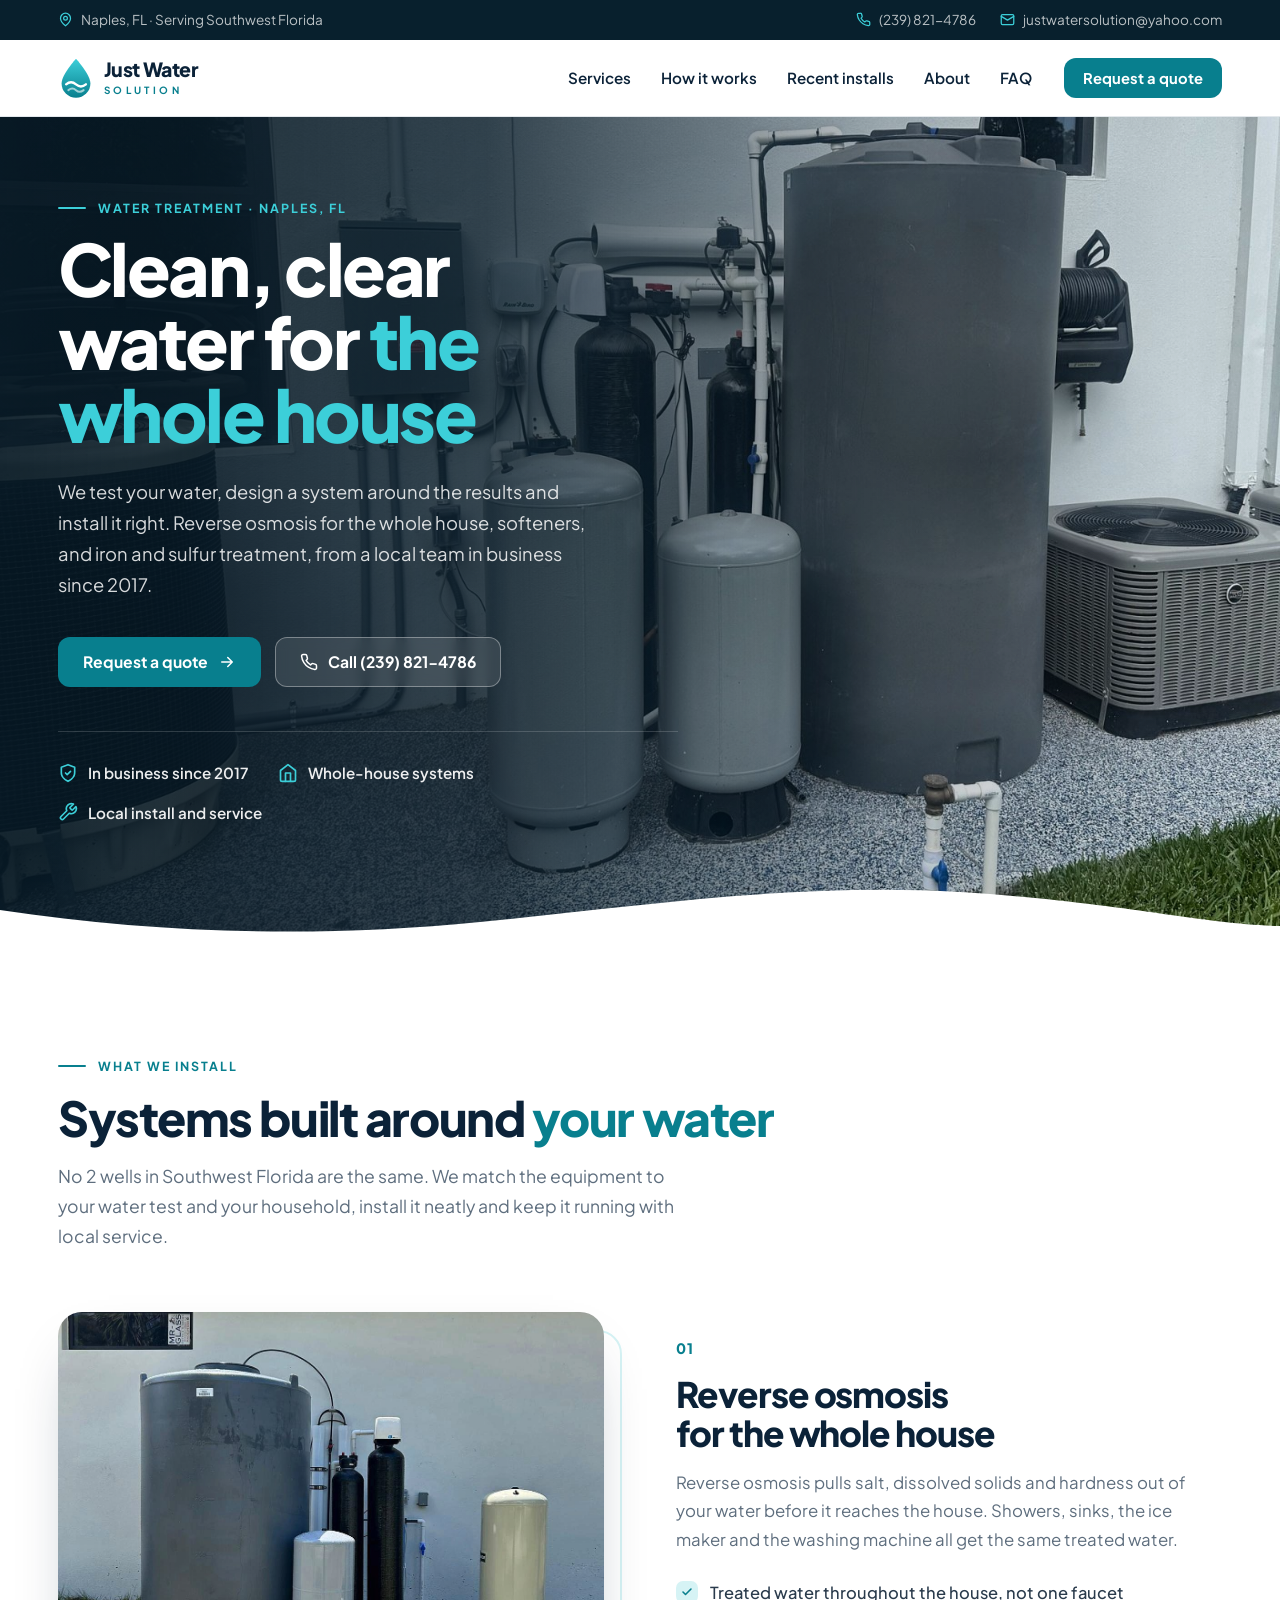
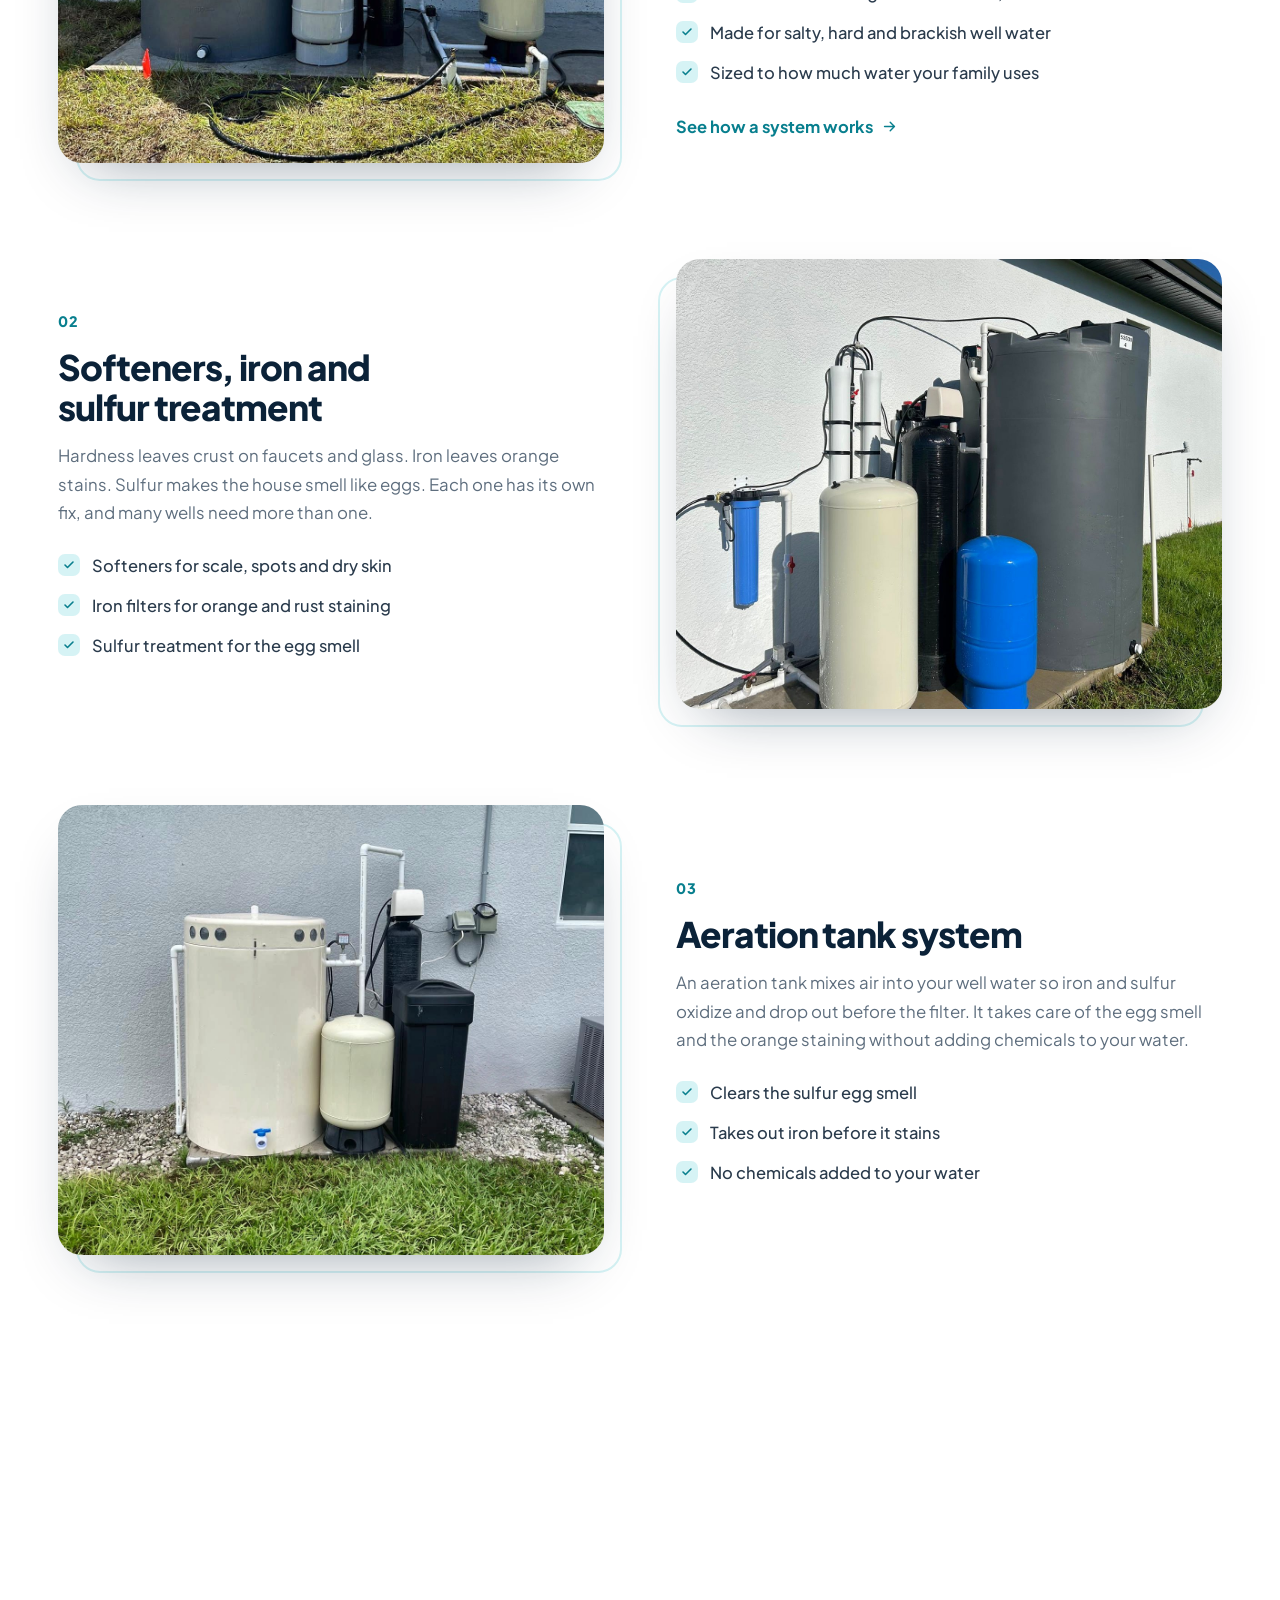
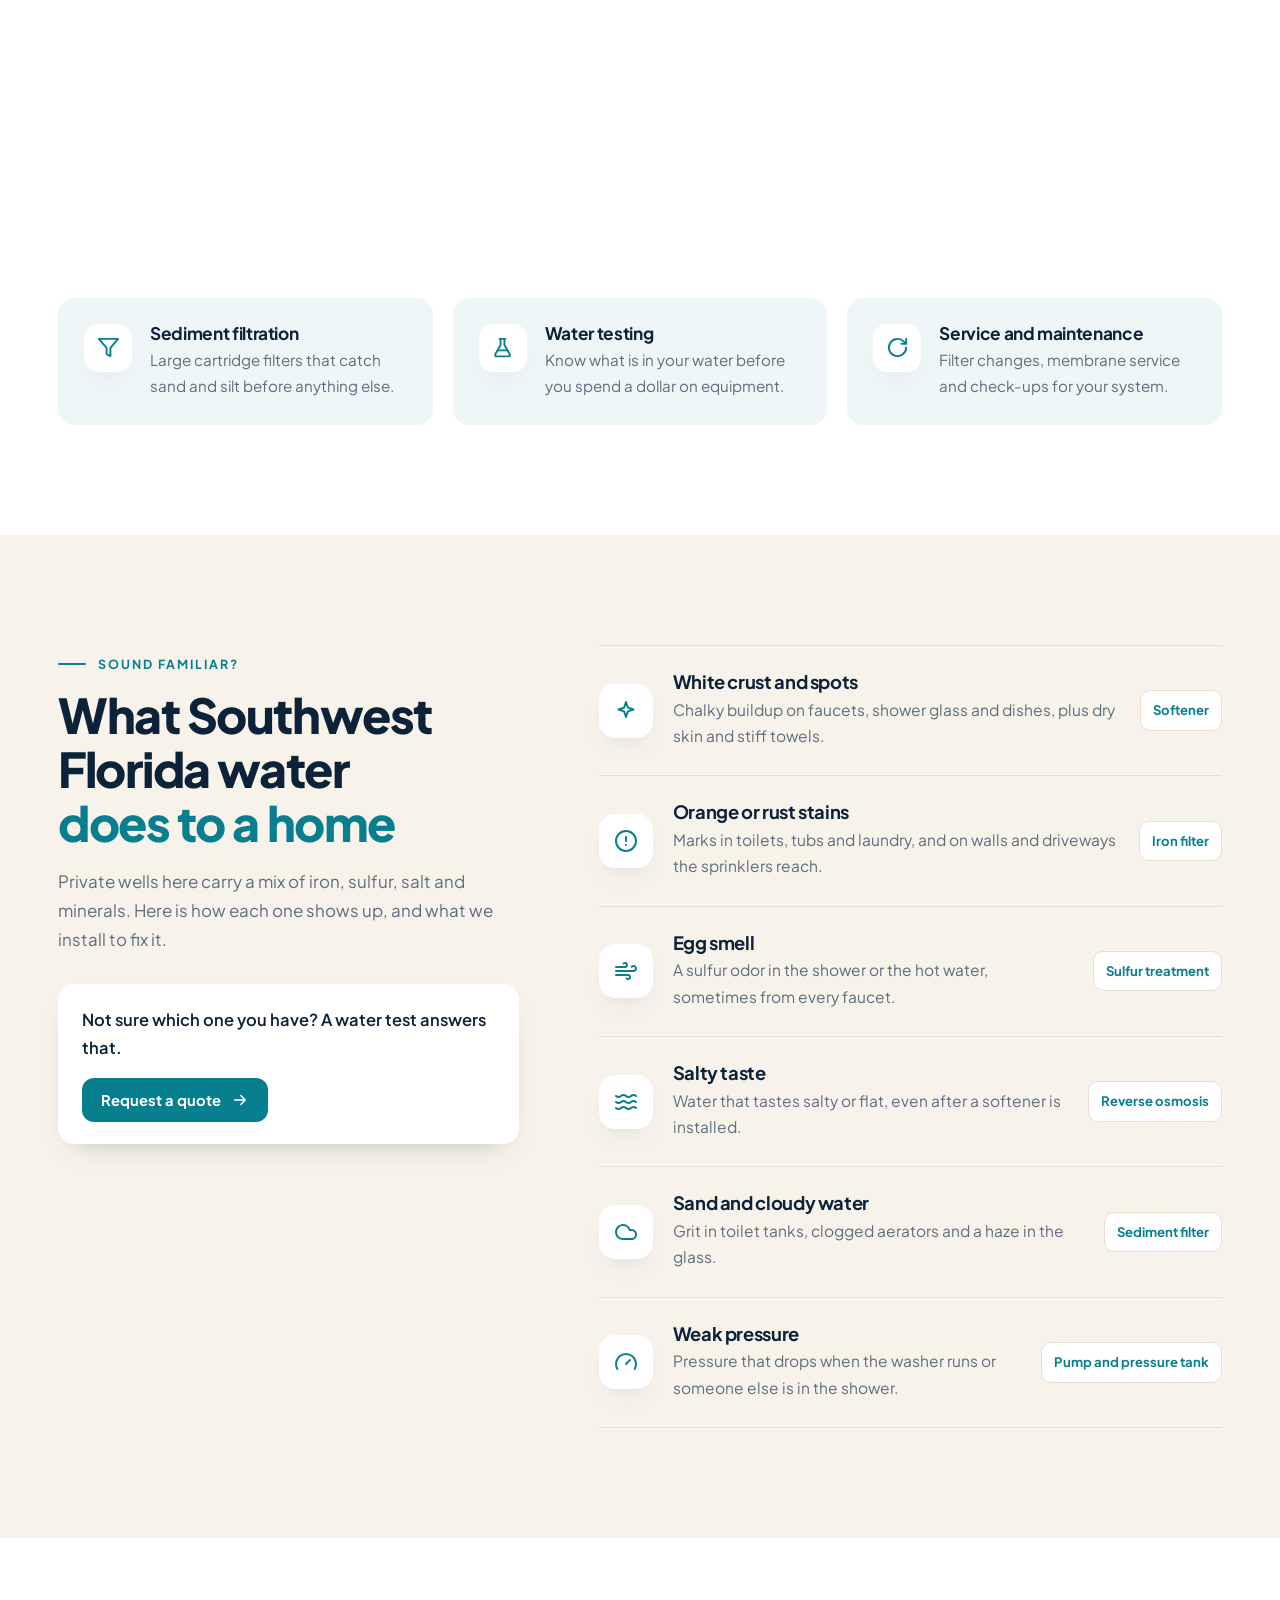
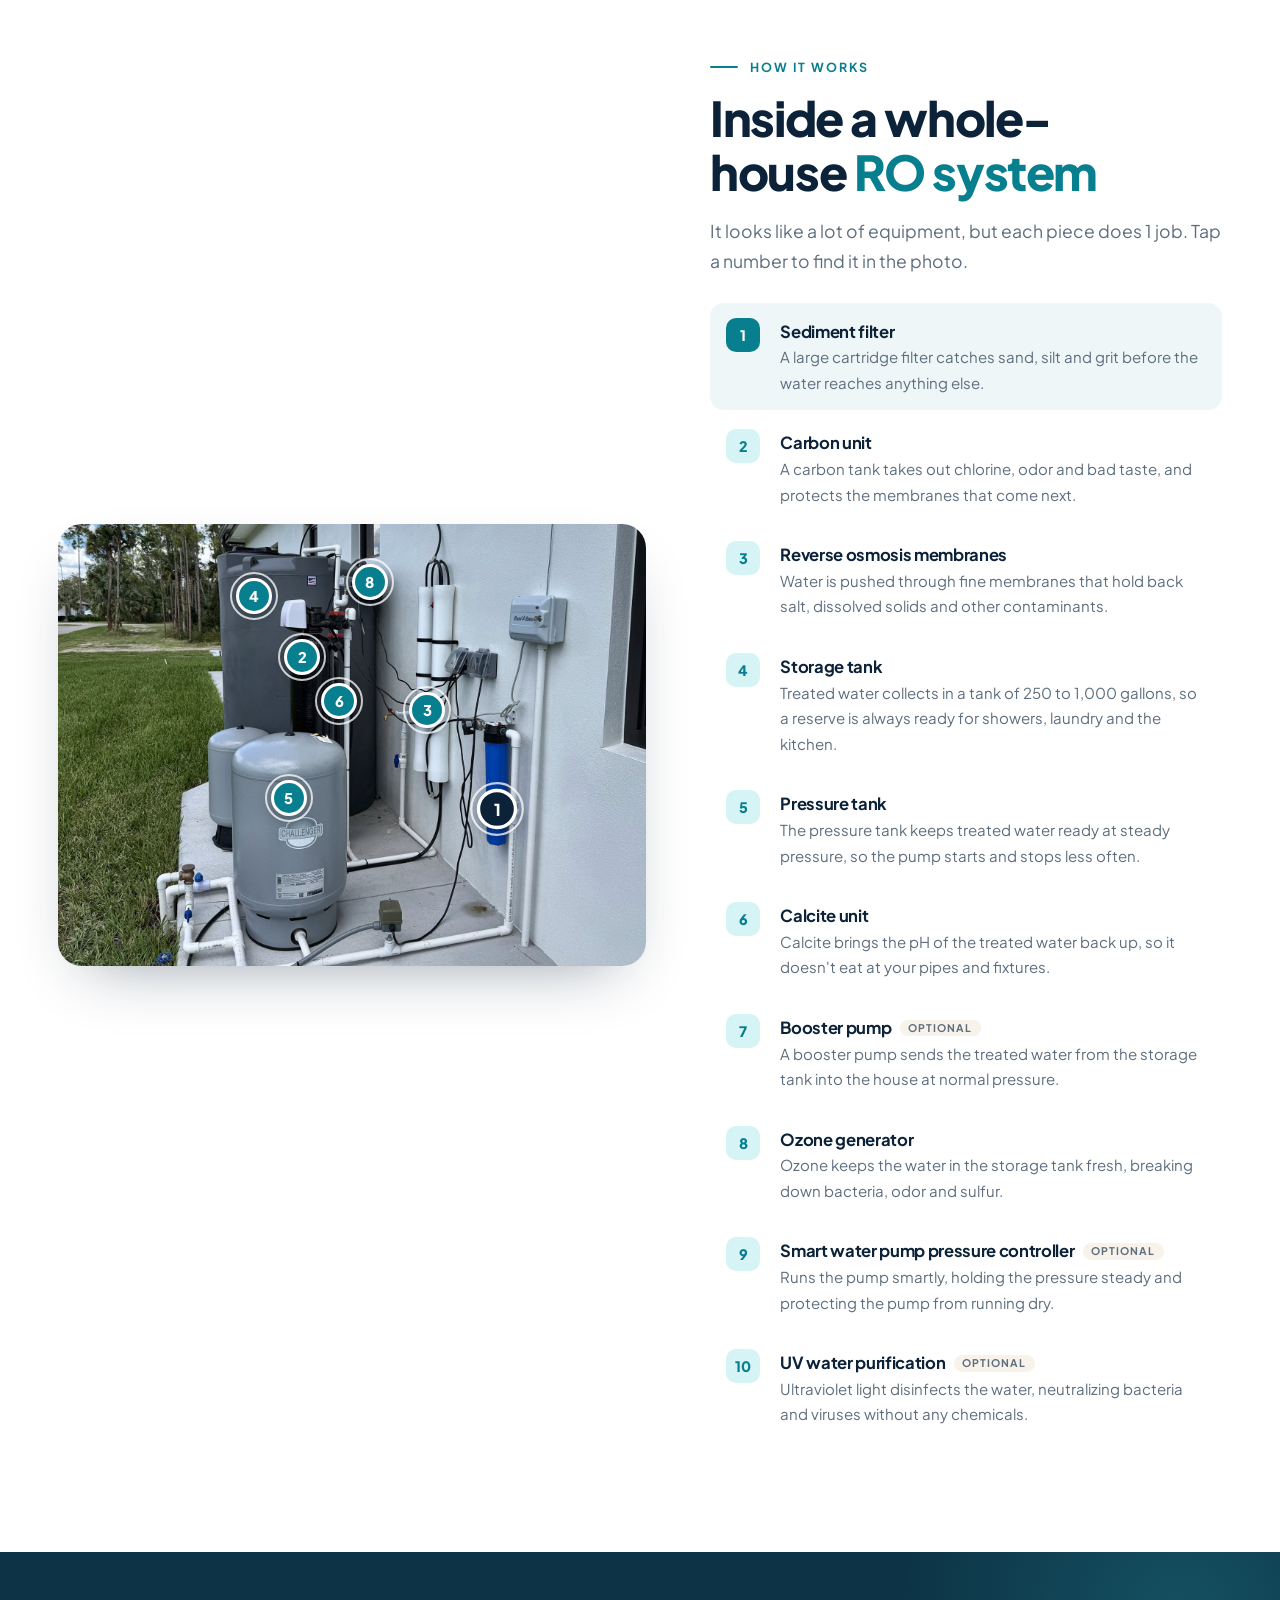
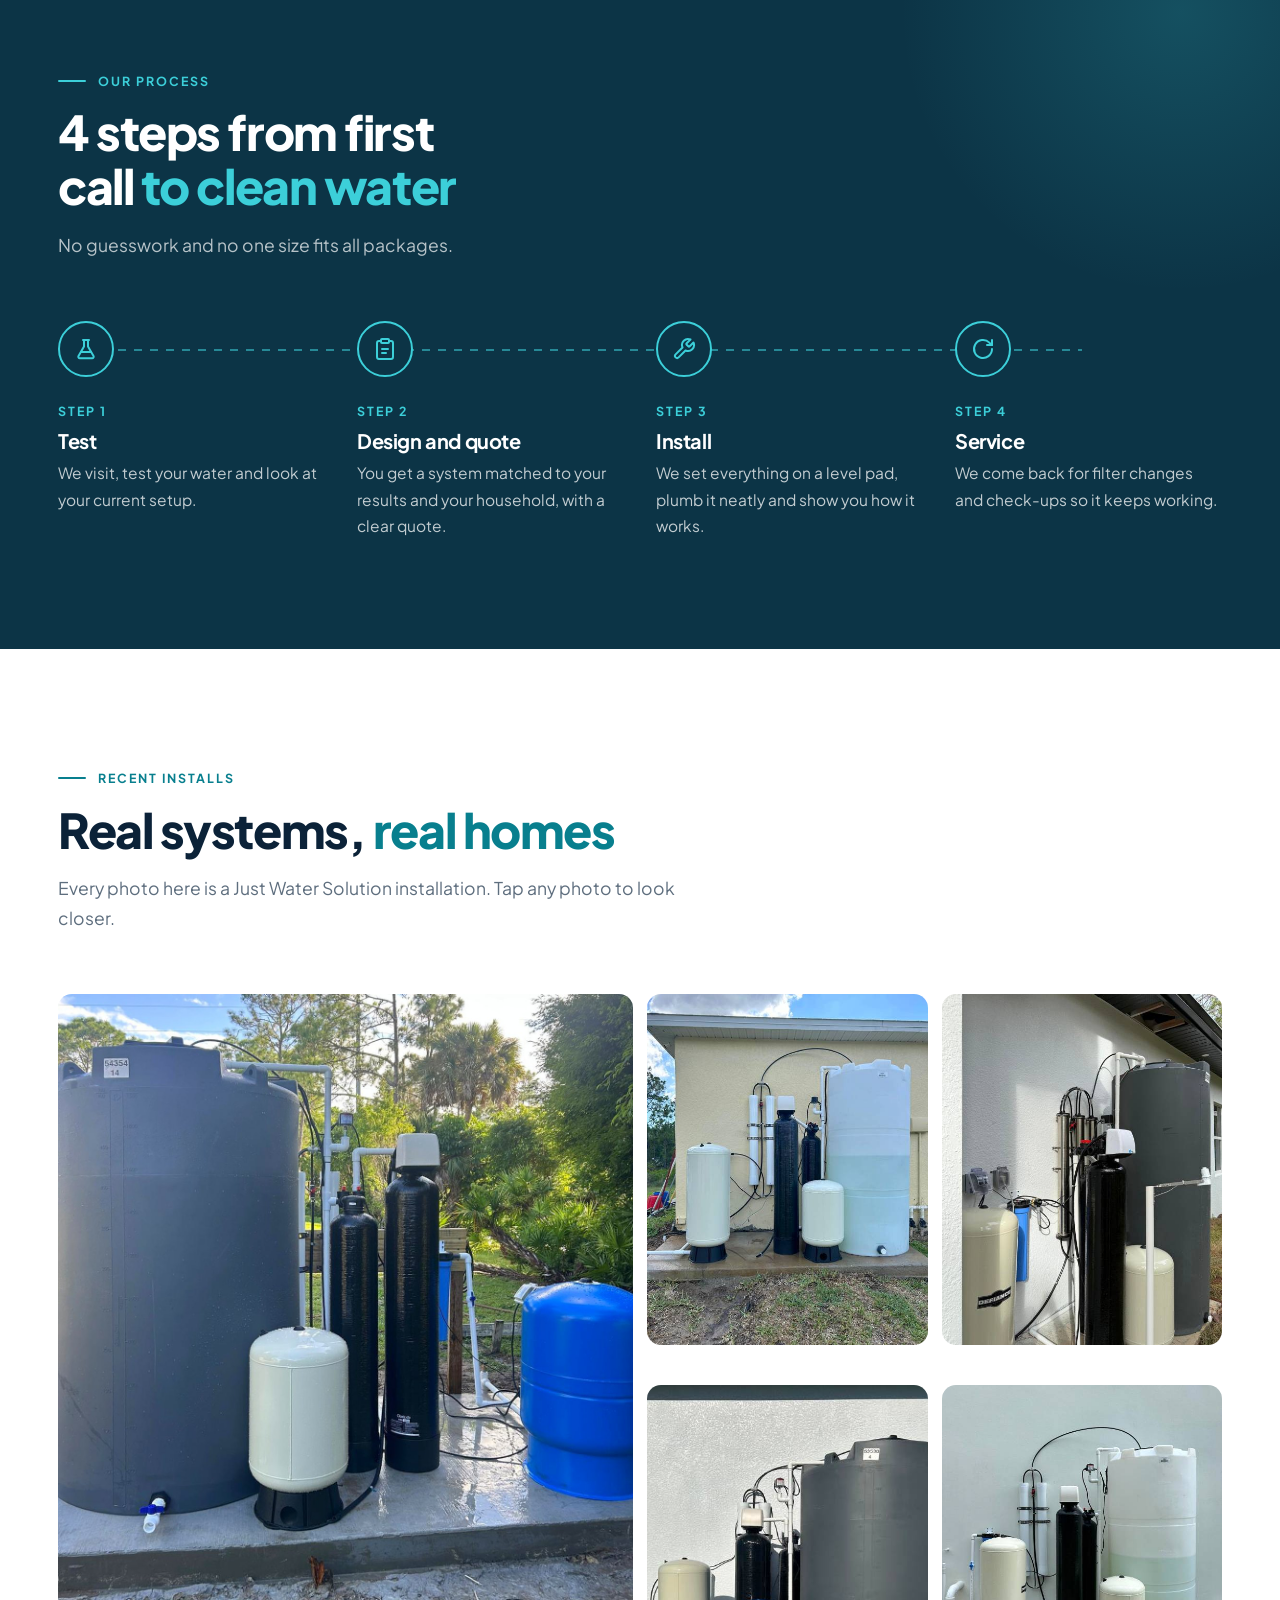
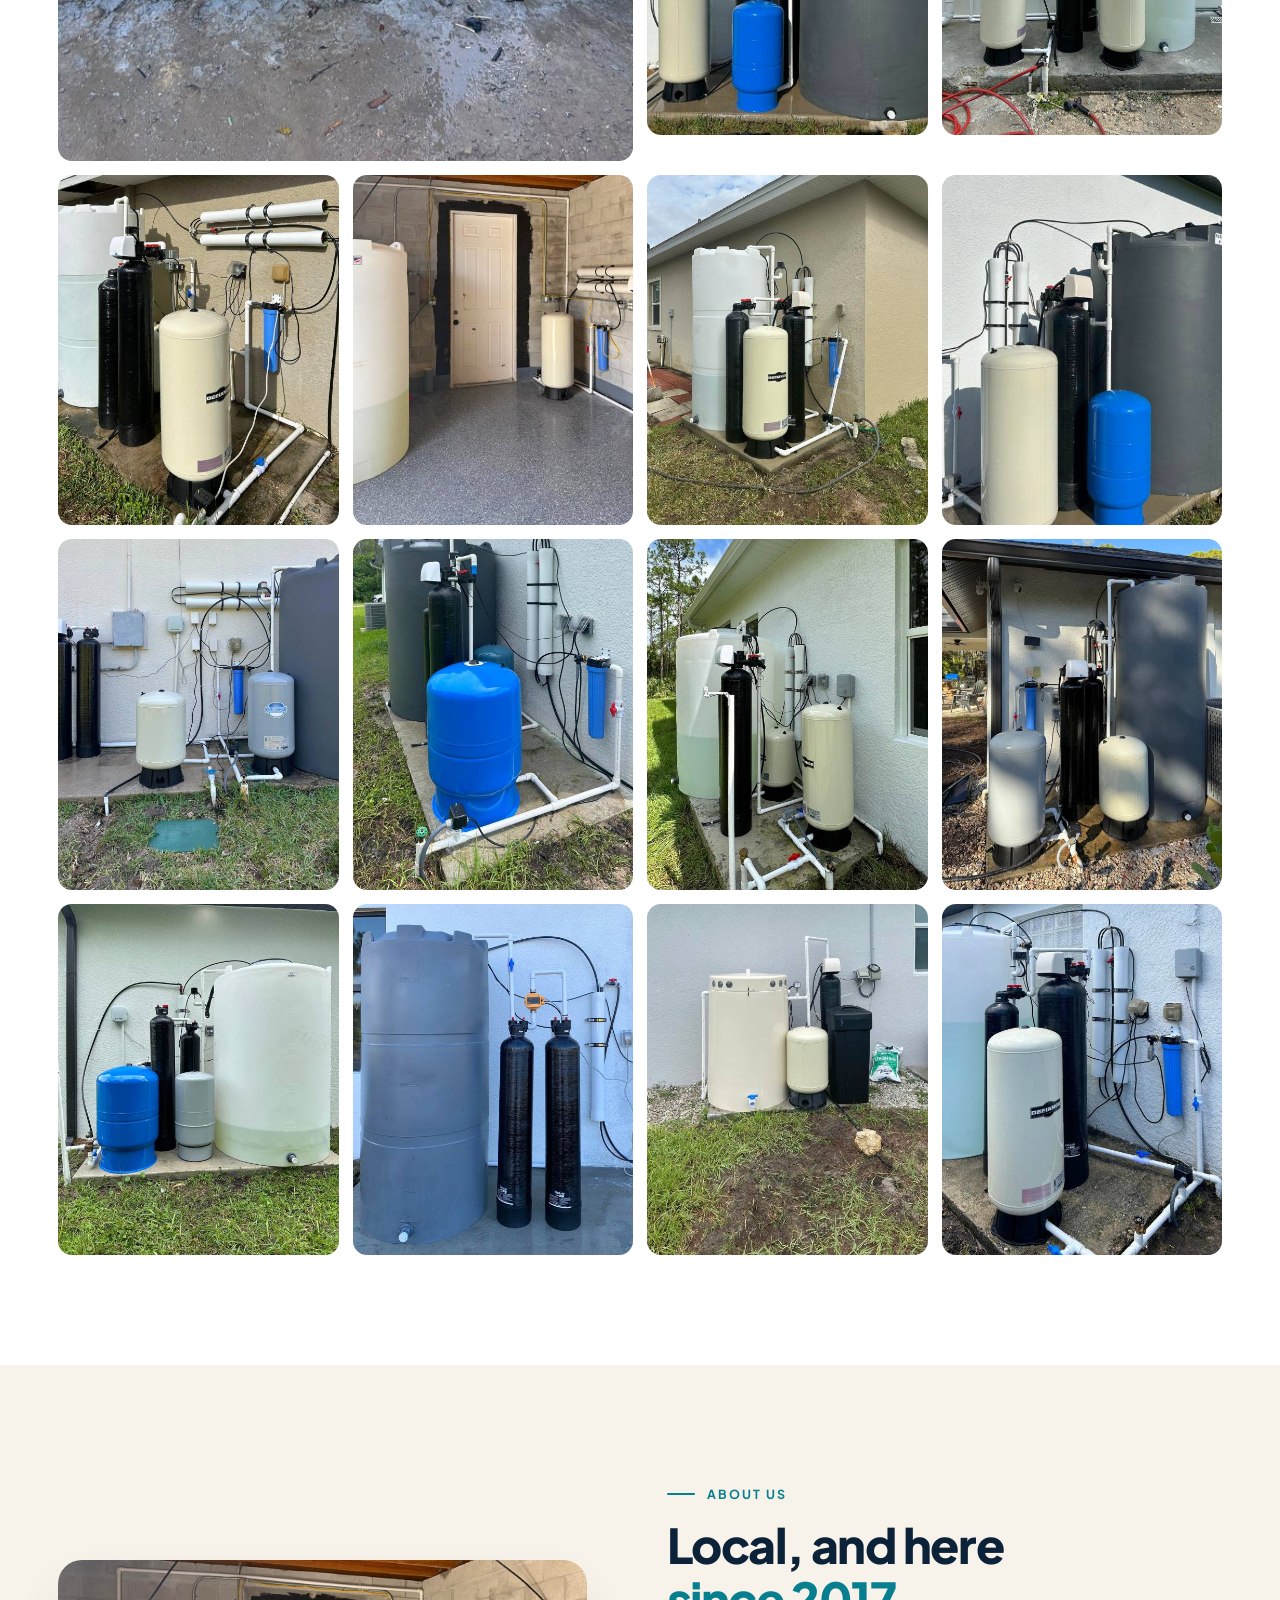
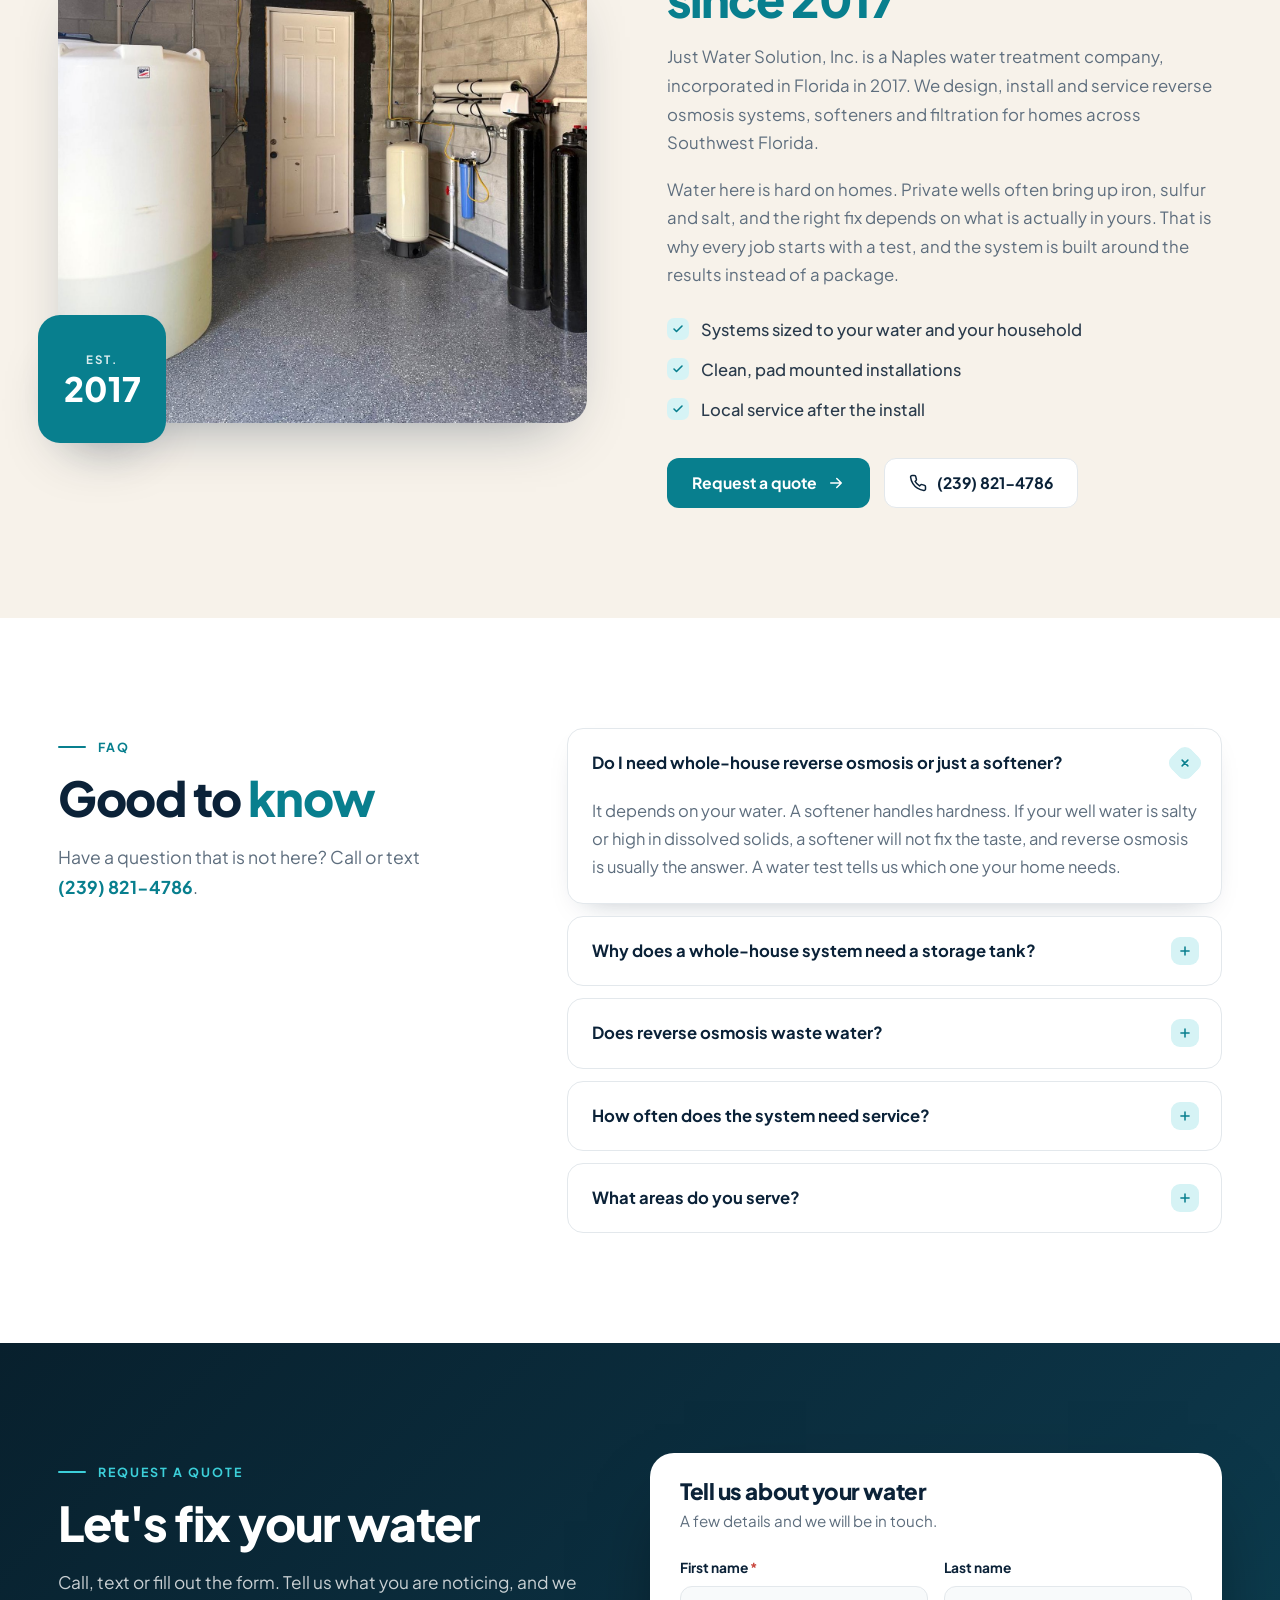
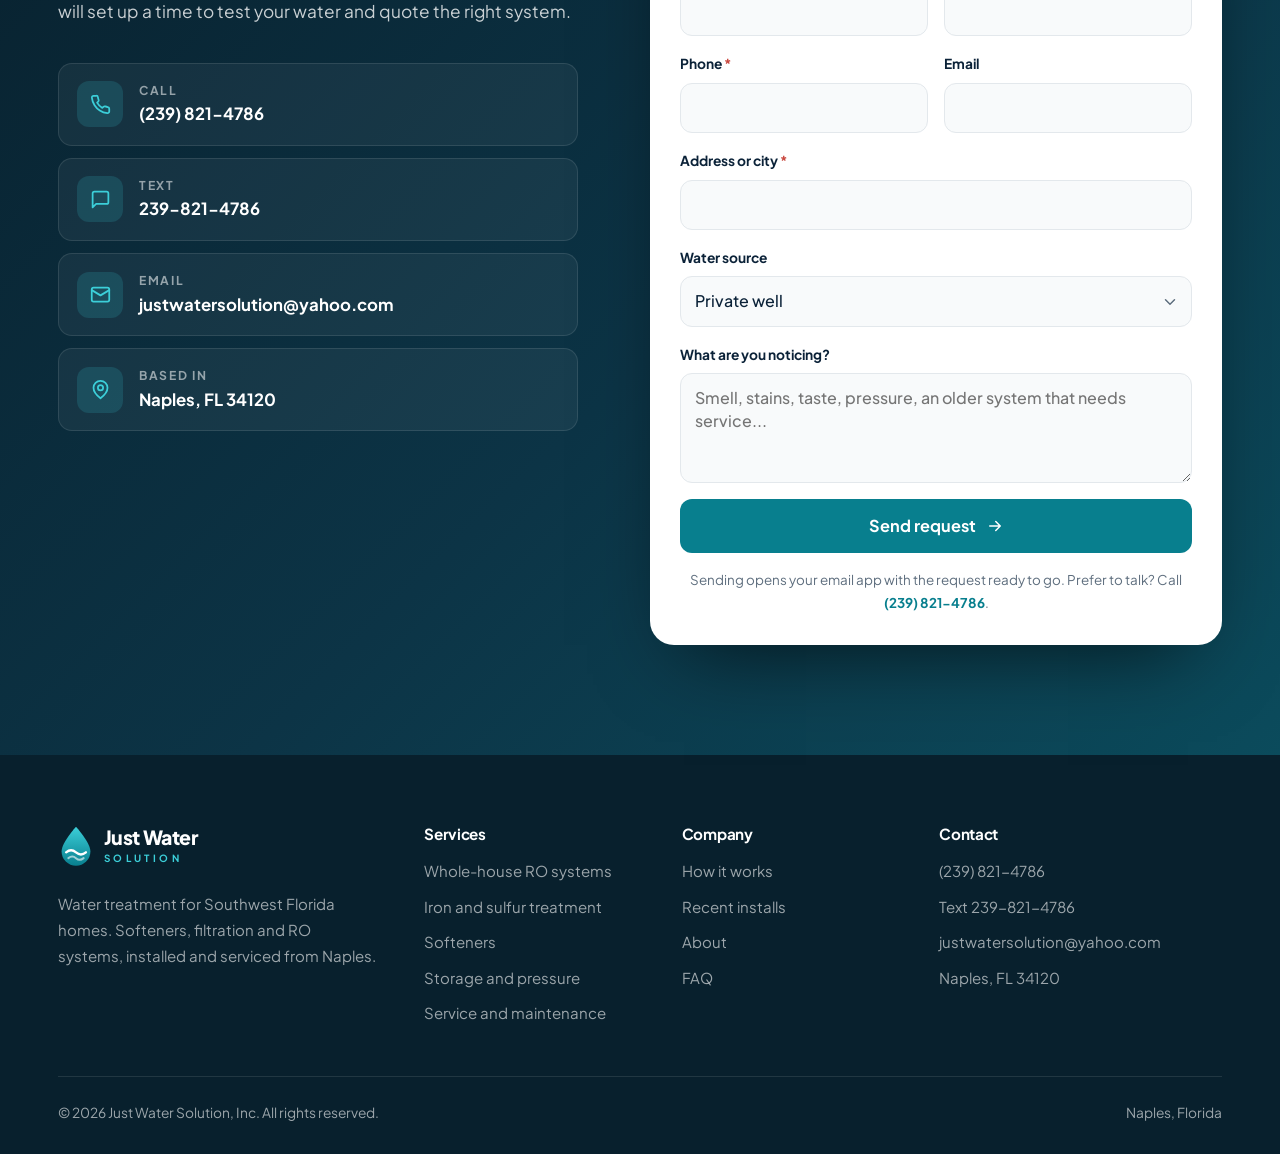
==== index.html @ 1d13b849 "How it works: 7 booster pump optional, add 8 ozone generator (pinned), 9 smart pump pressure control" ====
<!doctype html>
<html lang="en">
<head>
  <meta charset="utf-8">
  <meta name="viewport" content="width=device-width, initial-scale=1">
  <title>Just Water Solution | Water Treatment in Naples, FL</title>
  <meta name="description" content="Reverse osmosis for the whole house, water softeners, and iron and sulfur treatment for Southwest Florida homes. Just Water Solution, Naples, FL. Call (239) 821-4786.">
  <meta name="theme-color" content="#0c3446">
  <meta property="og:type" content="website">
  <meta property="og:title" content="Just Water Solution | Water Treatment in Naples, FL">
  <meta property="og:description" content="Clean, clear water for the whole house. Tested, designed and installed by a Naples team since 2017.">
  <meta property="og:image" content="img/hero-tank-wall.jpg">
  <link rel="icon" href="data:image/svg+xml,%3Csvg xmlns='http://www.w3.org/2000/svg' viewBox='0 0 40 46'%3E%3Cpath d='M20 1.5S4 19 4 29a16 16 0 0 0 32 0C36 19 20 1.5 20 1.5Z' fill='%23087f8e'/%3E%3Cpath d='M9 30c3.5-3 7.5-3 11 0s7.5 3 11 0' stroke='%23fff' stroke-width='3' fill='none' stroke-linecap='round'/%3E%3C/svg%3E">
  <link rel="preconnect" href="https://fonts.googleapis.com">
  <link rel="preconnect" href="https://fonts.gstatic.com" crossorigin>
  <link href="https://fonts.googleapis.com/css2?family=Plus+Jakarta+Sans:wght@400;500;600;700;800&display=swap" rel="stylesheet">
  <link rel="stylesheet" href="assets/styles.css?v=4">
  <script>document.documentElement.classList.add('js')</script>
  <script type="application/ld+json">
  {
    "@context": "https://schema.org",
    "@type": "LocalBusiness",
    "name": "Just Water Solution, Inc.",
    "description": "Reverse osmosis for the whole house, water softeners, and iron and sulfur treatment for Southwest Florida homes.",
    "telephone": "+1-239-821-4786",
    "email": "justwatersolution@yahoo.com",
    "foundingDate": "2017",
    "image": "img/hero-tank-wall.jpg",
    "address": {
      "@type": "PostalAddress",
      "addressLocality": "Naples",
      "addressRegion": "FL",
      "postalCode": "34120",
      "addressCountry": "US"
    },
    "areaServed": "Southwest Florida"
  }
  </script>
</head>
<body>

<!-- Icon sprite -->
<svg width="0" height="0" style="position:absolute" aria-hidden="true">
  <defs>
    <linearGradient id="drop-grad" x1="0" y1="0" x2="0" y2="1">
      <stop offset="0" stop-color="#3ccfd9"/>
      <stop offset="1" stop-color="#087f8e"/>
    </linearGradient>
  </defs>
  <symbol id="logo" viewBox="0 0 40 46">
    <path d="M20 1.5S4 19 4 29a16 16 0 0 0 32 0C36 19 20 1.5 20 1.5Z" fill="url(#drop-grad)"/>
    <path d="M9 30c3.5-3 7.5-3 11 0s7.5 3 11 0" stroke="#fff" stroke-width="2.6" fill="none" stroke-linecap="round"/>
    <path d="M11.5 36.5c2.8-2.2 6-2.2 8.5 0s5.7 2.2 8.5 0" stroke="#fff" stroke-opacity=".6" stroke-width="2.2" fill="none" stroke-linecap="round"/>
  </symbol>
  <symbol id="i-phone" viewBox="0 0 24 24"><path fill="none" stroke="currentColor" stroke-width="2" stroke-linecap="round" stroke-linejoin="round" d="M22 16.92v3a2 2 0 0 1-2.18 2 19.8 19.8 0 0 1-8.63-3.07 19.5 19.5 0 0 1-6-6A19.8 19.8 0 0 1 2.12 4.18 2 2 0 0 1 4.11 2h3a2 2 0 0 1 2 1.72c.13.96.36 1.9.7 2.81a2 2 0 0 1-.45 2.11L8.09 9.91a16 16 0 0 0 6 6l1.27-1.27a2 2 0 0 1 2.11-.45c.91.34 1.85.57 2.81.7A2 2 0 0 1 22 16.92z"/></symbol>
  <symbol id="i-drop" viewBox="0 0 24 24"><path fill="none" stroke="currentColor" stroke-width="2" stroke-linecap="round" stroke-linejoin="round" d="M12 2.7 17.7 8.4a8 8 0 1 1-11.3 0z"/></symbol>
  <symbol id="i-arrow" viewBox="0 0 24 24"><path fill="none" stroke="currentColor" stroke-width="2" stroke-linecap="round" stroke-linejoin="round" d="M5 12h14M13 6l6 6-6 6"/></symbol>
  <symbol id="i-mail" viewBox="0 0 24 24"><g fill="none" stroke="currentColor" stroke-width="2" stroke-linecap="round" stroke-linejoin="round"><rect x="2" y="4" width="20" height="16" rx="2"/><path d="m22 7-10 6L2 7"/></g></symbol>
  <symbol id="i-msg" viewBox="0 0 24 24"><path fill="none" stroke="currentColor" stroke-width="2" stroke-linecap="round" stroke-linejoin="round" d="M21 15a2 2 0 0 1-2 2H7l-4 4V5a2 2 0 0 1 2-2h14a2 2 0 0 1 2 2z"/></symbol>
  <symbol id="i-pin" viewBox="0 0 24 24"><g fill="none" stroke="currentColor" stroke-width="2" stroke-linecap="round" stroke-linejoin="round"><path d="M20 10c0 6-8 12-8 12s-8-6-8-12a8 8 0 0 1 16 0Z"/><circle cx="12" cy="10" r="3"/></g></symbol>
  <symbol id="i-menu" viewBox="0 0 24 24"><path fill="none" stroke="currentColor" stroke-width="2" stroke-linecap="round" d="M4 6h16M4 12h16M4 18h16"/></symbol>
  <symbol id="i-x" viewBox="0 0 24 24"><path fill="none" stroke="currentColor" stroke-width="2" stroke-linecap="round" d="M18 6 6 18M6 6l12 12"/></symbol>
  <symbol id="i-left" viewBox="0 0 24 24"><path fill="none" stroke="currentColor" stroke-width="2" stroke-linecap="round" stroke-linejoin="round" d="m15 18-6-6 6-6"/></symbol>
  <symbol id="i-right" viewBox="0 0 24 24"><path fill="none" stroke="currentColor" stroke-width="2" stroke-linecap="round" stroke-linejoin="round" d="m9 18 6-6-6-6"/></symbol>
  <symbol id="i-shield" viewBox="0 0 24 24"><g fill="none" stroke="currentColor" stroke-width="2" stroke-linecap="round" stroke-linejoin="round"><path d="M12 22s8-4 8-10V5l-8-3-8 3v7c0 6 8 10 8 10z"/><path d="m9 12 2 2 4-4"/></g></symbol>
  <symbol id="i-home" viewBox="0 0 24 24"><g fill="none" stroke="currentColor" stroke-width="2" stroke-linecap="round" stroke-linejoin="round"><path d="m3 9 9-7 9 7v11a2 2 0 0 1-2 2H5a2 2 0 0 1-2-2z"/><path d="M9 22V12h6v10"/></g></symbol>
  <symbol id="i-wrench" viewBox="0 0 24 24"><path fill="none" stroke="currentColor" stroke-width="2" stroke-linecap="round" stroke-linejoin="round" d="M14.7 6.3a1 1 0 0 0 0 1.4l1.6 1.6a1 1 0 0 0 1.4 0l3.77-3.77a6 6 0 0 1-7.94 7.94l-6.91 6.91a2.12 2.12 0 0 1-3-3l6.91-6.91a6 6 0 0 1 7.94-7.94l-3.76 3.76z"/></symbol>
  <symbol id="i-refresh" viewBox="0 0 24 24"><g fill="none" stroke="currentColor" stroke-width="2" stroke-linecap="round" stroke-linejoin="round"><path d="M21 12a9 9 0 1 1-2.64-6.36L21 8"/><path d="M21 3v5h-5"/></g></symbol>
  <symbol id="i-flask" viewBox="0 0 24 24"><g fill="none" stroke="currentColor" stroke-width="2" stroke-linecap="round" stroke-linejoin="round"><path d="M9 3h6"/><path d="M10 3v6.5L4.5 19a1.5 1.5 0 0 0 1.3 2.25h12.4A1.5 1.5 0 0 0 19.5 19L14 9.5V3"/><path d="M7 15h10"/></g></symbol>
  <symbol id="i-sparkle" viewBox="0 0 24 24"><path fill="none" stroke="currentColor" stroke-width="2" stroke-linecap="round" stroke-linejoin="round" d="M12 3l1.9 5.6L19.5 10.5l-5.6 1.9L12 18l-1.9-5.6L4.5 10.5l5.6-1.9z"/></symbol>
  <symbol id="i-filter" viewBox="0 0 24 24"><path fill="none" stroke="currentColor" stroke-width="2" stroke-linecap="round" stroke-linejoin="round" d="M22 3H2l8 9.46V19l4 2v-8.54L22 3z"/></symbol>
  <symbol id="i-gauge" viewBox="0 0 24 24"><g fill="none" stroke="currentColor" stroke-width="2" stroke-linecap="round" stroke-linejoin="round"><path d="m12 14 4-4"/><path d="M3.34 19a10 10 0 1 1 17.32 0"/></g></symbol>
  <symbol id="i-wind" viewBox="0 0 24 24"><path fill="none" stroke="currentColor" stroke-width="2" stroke-linecap="round" stroke-linejoin="round" d="M9.59 4.59A2 2 0 1 1 11 8H2m10.59 11.41A2 2 0 1 0 14 16H2m15.73-8.27A2.5 2.5 0 1 1 19.5 12H2"/></symbol>
  <symbol id="i-alert" viewBox="0 0 24 24"><g fill="none" stroke="currentColor" stroke-width="2" stroke-linecap="round" stroke-linejoin="round"><circle cx="12" cy="12" r="10"/><path d="M12 8v4M12 16h.01"/></g></symbol>
  <symbol id="i-waves" viewBox="0 0 24 24"><path fill="none" stroke="currentColor" stroke-width="2" stroke-linecap="round" stroke-linejoin="round" d="M2 6c.6.5 1.2 1 2.5 1C7 7 7 5 9.5 5c2.6 0 2.4 2 5 2 2.5 0 2.5-2 5-2 1.3 0 1.9.5 2.5 1M2 12c.6.5 1.2 1 2.5 1 2.5 0 2.5-2 5-2 2.6 0 2.4 2 5 2 2.5 0 2.5-2 5-2 1.3 0 1.9.5 2.5 1M2 18c.6.5 1.2 1 2.5 1 2.5 0 2.5-2 5-2 2.6 0 2.4 2 5 2 2.5 0 2.5-2 5-2 1.3 0 1.9.5 2.5 1"/></symbol>
  <symbol id="i-cloud" viewBox="0 0 24 24"><path fill="none" stroke="currentColor" stroke-width="2" stroke-linecap="round" stroke-linejoin="round" d="M17.5 19H9a7 7 0 1 1 6.71-9h1.79a4.5 4.5 0 1 1 0 9Z"/></symbol>
  <symbol id="i-clipboard" viewBox="0 0 24 24"><g fill="none" stroke="currentColor" stroke-width="2" stroke-linecap="round" stroke-linejoin="round"><rect x="8" y="2" width="8" height="4" rx="1"/><path d="M16 4h2a2 2 0 0 1 2 2v14a2 2 0 0 1-2 2H6a2 2 0 0 1-2-2V6a2 2 0 0 1 2-2h2"/><path d="M9 12h6M9 16h4"/></g></symbol>
</svg>

<!-- Utility bar -->
<div class="utility">
  <div class="container">
    <span><svg><use href="#i-pin"/></svg>Naples, FL · Serving Southwest Florida</span>
    <div class="utility-links hide-md">
      <a href="tel:+12398214786"><svg><use href="#i-phone"/></svg>(239) 821-4786</a>
      <a href="mailto:justwatersolution@yahoo.com"><svg><use href="#i-mail"/></svg>justwatersolution@yahoo.com</a>
    </div>
  </div>
</div>

<!-- Header -->
<header class="header" id="top">
  <div class="container">
    <a class="logo" href="#top" aria-label="Just Water Solution, home">
      <svg aria-hidden="true"><use href="#logo"/></svg>
      <span class="logo-text"><b>Just Water</b><small>SOLUTION</small></span>
    </a>
    <nav class="nav" aria-label="Main">
      <a href="#services">Services</a>
      <a href="#how">How it works</a>
      <a href="#work">Recent installs</a>
      <a href="#about">About</a>
      <a href="#faq">FAQ</a>
    </nav>
    <div class="header-cta">
      <a class="btn btn--teal btn--sm" href="#contact">Request a quote</a>
    </div>
    <button class="menu-btn" type="button" aria-expanded="false" aria-controls="mobile-nav" aria-label="Open menu">
      <svg><use href="#i-menu"/></svg>
    </button>
  </div>
  <nav class="mobile-nav" id="mobile-nav" aria-label="Mobile">
    <a href="#services">Services</a>
    <a href="#how">How it works</a>
    <a href="#work">Recent installs</a>
    <a href="#about">About</a>
    <a href="#faq">FAQ</a>
    <a class="btn btn--teal" href="#contact">Request a quote</a>
  </nav>
</header>

<main>

<!-- Hero -->
<section class="hero">
  <img class="hero-bg" src="img/hero-tank-wall.jpg" alt="Whole-house water treatment system with a gray storage tank, filter tanks and 2 pressure tanks along the side of a white Florida home" width="1600" height="1200" fetchpriority="high">
  <div class="container">
    <div class="hero-copy">
      <span class="label">Water treatment · Naples, FL</span>
      <h1>Clean, clear water for <span>the whole house</span></h1>
      <p class="hero-lead">We test your water, design a system around the results and install it right. Reverse osmosis for the whole house, softeners, and iron and sulfur treatment, from a local team in business since 2017.</p>
      <div class="hero-actions">
        <a class="btn btn--teal" href="#contact">Request a quote<svg><use href="#i-arrow"/></svg></a>
        <a class="btn btn--glass" href="tel:+12398214786"><svg><use href="#i-phone"/></svg>Call (239) 821-4786</a>
      </div>
      <ul class="hero-facts">
        <li><svg><use href="#i-shield"/></svg>In business since 2017</li>
        <li><svg><use href="#i-home"/></svg>Whole-house systems</li>
        <li><svg><use href="#i-wrench"/></svg>Local install and service</li>
      </ul>
    </div>
  </div>
  <svg class="hero-wave" viewBox="0 0 1440 56" preserveAspectRatio="none" aria-hidden="true"><path d="M0 28C180 52 360 56 540 40S900 0 1080 10s270 32 360 34V56H0Z" fill="#fff"/></svg>
</section>

<!-- Services -->
<section class="section" id="services">
  <div class="container">
    <div class="head reveal">
      <span class="label">What we install</span>
      <h2 class="h2">Systems built around <span class="hl">your water</span></h2>
      <p class="lead">No 2 wells in Southwest Florida are the same. We match the equipment to your water test and your household, install it neatly and keep it running with local service.</p>
    </div>

    <div class="features">
      <article class="feature">
        <div class="feature-media reveal"><img src="img/install-gray-tank-slab.jpg" alt="Whole-house reverse osmosis system with a gray storage tank, 2 membrane housings, filter tanks and pressure tanks on a concrete pad" loading="lazy" width="1200" height="1600" style="object-position:50% 58%"></div>
        <div class="feature-copy reveal">
          <span class="feature-num">01</span>
          <h3>Reverse osmosis for the whole house</h3>
          <p>Reverse osmosis pulls salt, dissolved solids and hardness out of your water before it reaches the house. Showers, sinks, the ice maker and the washing machine all get the same treated water.</p>
          <ul class="ticks">
            <li>Treated water throughout the house, not one faucet</li>
            <li>Made for salty, hard and brackish well water</li>
            <li>Sized to how much water your family uses</li>
          </ul>
          <a class="text-link" href="#how">See how a system works<svg><use href="#i-arrow"/></svg></a>
        </div>
      </article>

      <article class="feature">
        <div class="feature-media reveal"><img src="img/install-angled-wide.jpg" alt="A complete whole-house system: sediment filter, membrane housings, filter tank, pressure tanks and a storage tank" loading="lazy" width="1600" height="1200" style="object-position:50% 50%"></div>
        <div class="feature-copy reveal">
          <span class="feature-num">02</span>
          <h3>Softeners, iron and sulfur treatment</h3>
          <p>Hardness leaves crust on faucets and glass. Iron leaves orange stains. Sulfur makes the house smell like eggs. Each one has its own fix, and many wells need more than one.</p>
          <ul class="ticks">
            <li>Softeners for scale, spots and dry skin</li>
            <li>Iron filters for orange and rust staining</li>
            <li>Sulfur treatment for the egg smell</li>
          </ul>
        </div>
      </article>

      <article class="feature">
        <div class="feature-media reveal"><img src="img/install-aeration-tank.jpg" alt="Aeration tank system with a pressure tank, filter tank and brine tank beside a home" loading="lazy" width="1200" height="1600" style="object-position:50% 52%"></div>
        <div class="feature-copy reveal">
          <span class="feature-num">03</span>
          <h3>Aeration tank system</h3>
          <p>An aeration tank mixes air into your well water so iron and sulfur oxidize and drop out before the filter. It takes care of the egg smell and the orange staining without adding chemicals to your water.</p>
          <ul class="ticks">
            <li>Clears the sulfur egg smell</li>
            <li>Takes out iron before it stains</li>
            <li>No chemicals added to your water</li>
          </ul>
        </div>
      </article>

      <article class="feature">
        <div class="feature-media reveal"><img src="img/install-defiance-hunter.jpg" alt="Pressure tank, filter tanks and wall mounted membranes ready for service" loading="lazy" width="1200" height="1600" style="object-position:50% 50%"></div>
        <div class="feature-copy reveal">
          <span class="feature-num">04</span>
          <h3>Service call and emergency</h3>
          <p>When something stops working, we come out and fix it. Replacements, filter changes, pressure tanks, pressure switches, electric valves and softener replacements. You call, and we answer.</p>
          <ul class="ticks">
            <li>Filter changes and part replacements</li>
            <li>Pressure tanks, pressure switches and electric valves</li>
            <li>Softener replacements</li>
          </ul>
          <a class="text-link" href="tel:+12398214786">Call (239) 821-4786<svg><use href="#i-arrow"/></svg></a>
        </div>
      </article>
    </div>

    <div class="also">
      <div class="also-tile reveal"><i><svg><use href="#i-filter"/></svg></i><div><h3>Sediment filtration</h3><p>Large cartridge filters that catch sand and silt before anything else.</p></div></div>
      <div class="also-tile reveal"><i><svg><use href="#i-flask"/></svg></i><div><h3>Water testing</h3><p>Know what is in your water before you spend a dollar on equipment.</p></div></div>
      <div class="also-tile reveal"><i><svg><use href="#i-refresh"/></svg></i><div><h3>Service and maintenance</h3><p>Filter changes, membrane service and check-ups for your system.</p></div></div>
    </div>
  </div>
</section>

<!-- Symptoms -->
<section class="section bg-sand" id="problems">
  <div class="container symptoms">
    <div class="symptoms-intro reveal">
      <span class="label">Sound familiar?</span>
      <h2 class="h2">What Southwest Florida water <span class="hl">does to a home</span></h2>
      <p class="lead">Private wells here carry a mix of iron, sulfur, salt and minerals. Here is how each one shows up, and what we install to fix it.</p>
      <div class="symptoms-note">
        <p>Not sure which one you have? A water test answers that.</p>
        <a class="btn btn--teal btn--sm" href="#contact">Request a quote<svg><use href="#i-arrow"/></svg></a>
      </div>
    </div>

    <div class="symptom-list">
      <div class="symptom reveal">
        <i><svg><use href="#i-sparkle"/></svg></i>
        <div><h3>White crust and spots</h3><p>Chalky buildup on faucets, shower glass and dishes, plus dry skin and stiff towels.</p></div>
        <span class="fix-tag">Softener</span>
      </div>
      <div class="symptom reveal">
        <i><svg><use href="#i-alert"/></svg></i>
        <div><h3>Orange or rust stains</h3><p>Marks in toilets, tubs and laundry, and on walls and driveways the sprinklers reach.</p></div>
        <span class="fix-tag">Iron filter</span>
      </div>
      <div class="symptom reveal">
        <i><svg><use href="#i-wind"/></svg></i>
        <div><h3>Egg smell</h3><p>A sulfur odor in the shower or the hot water, sometimes from every faucet.</p></div>
        <span class="fix-tag">Sulfur treatment</span>
      </div>
      <div class="symptom reveal">
        <i><svg><use href="#i-waves"/></svg></i>
        <div><h3>Salty taste</h3><p>Water that tastes salty or flat, even after a softener is installed.</p></div>
        <span class="fix-tag">Reverse osmosis</span>
      </div>
      <div class="symptom reveal">
        <i><svg><use href="#i-cloud"/></svg></i>
        <div><h3>Sand and cloudy water</h3><p>Grit in toilet tanks, clogged aerators and a haze in the glass.</p></div>
        <span class="fix-tag">Sediment filter</span>
      </div>
      <div class="symptom reveal">
        <i><svg><use href="#i-gauge"/></svg></i>
        <div><h3>Weak pressure</h3><p>Pressure that drops when the washer runs or someone else is in the shower.</p></div>
        <span class="fix-tag">Pump and pressure tank</span>
      </div>
    </div>
  </div>
</section>

<!-- How it works -->
<section class="section" id="how">
  <div class="container how">
    <figure class="diagram reveal">
      <img src="img/install-ro-challenger.jpg" alt="A complete whole-house reverse osmosis system: sediment filter, carbon and calcite tanks, membrane housings, pressure tanks and a storage tank" loading="lazy" width="1600" height="1200">
      <button class="pin" type="button" data-step="1" style="left:74.6%;top:64.6%" aria-label="Step 1, sediment filter">1</button>
      <button class="pin" type="button" data-step="2" style="left:41.5%;top:30%" aria-label="Step 2, carbon unit">2</button>
      <button class="pin" type="button" data-step="3" style="left:62.8%;top:42%" aria-label="Step 3, reverse osmosis membranes">3</button>
      <button class="pin" type="button" data-step="4" style="left:33.3%;top:16.3%" aria-label="Step 4, storage tank">4</button>
      <button class="pin" type="button" data-step="5" style="left:39.2%;top:62%" aria-label="Step 5, pressure tank">5</button>
      <button class="pin" type="button" data-step="6" style="left:47.8%;top:40%" aria-label="Step 6, calcite unit">6</button>
      <button class="pin" type="button" data-step="8" style="left:53%;top:13%" aria-label="Step 8, ozone generator">8</button>
    </figure>

    <div class="how-copy reveal">
      <span class="label">How it works</span>
      <h2 class="h2">Inside a whole-house <span class="hl">RO system</span></h2>
      <p class="lead">It looks like a lot of equipment, but each piece does 1 job. Tap a number to find it in the photo.</p>
      <ol class="steps">
        <li class="step" data-step="1"><span class="step-num">1</span><div><h3>Sediment filter</h3><p>A large cartridge filter catches sand, silt and grit before the water reaches anything else.</p></div></li>
        <li class="step" data-step="2"><span class="step-num">2</span><div><h3>Carbon unit</h3><p>A carbon tank takes out chlorine, odor and bad taste, and protects the membranes that come next.</p></div></li>
        <li class="step" data-step="3"><span class="step-num">3</span><div><h3>Reverse osmosis membranes</h3><p>Water is pushed through fine membranes that hold back salt, dissolved solids and other contaminants.</p></div></li>
        <li class="step" data-step="4"><span class="step-num">4</span><div><h3>Storage tank</h3><p>Treated water collects in a tank of 250 to 1,000 gallons, so a reserve is always ready for showers, laundry and the kitchen.</p></div></li>
        <li class="step" data-step="5"><span class="step-num">5</span><div><h3>Pressure tank</h3><p>The pressure tank keeps treated water ready at steady pressure, so the pump starts and stops less often.</p></div></li>
        <li class="step" data-step="6"><span class="step-num">6</span><div><h3>Calcite unit</h3><p>Calcite brings the pH of the treated water back up, so it doesn't eat at your pipes and fixtures.</p></div></li>
        <li class="step" data-step="7"><span class="step-num">7</span><div><h3>Booster pump <span class="opt">Optional</span></h3><p>A booster pump sends the treated water from the storage tank into the house at normal pressure.</p></div></li>
        <li class="step" data-step="8"><span class="step-num">8</span><div><h3>Ozone generator</h3><p>Ozone keeps the water in the storage tank fresh, breaking down bacteria, odor and sulfur.</p></div></li>
        <li class="step" data-step="9"><span class="step-num">9</span><div><h3>Smart water pump pressure controller <span class="opt">Optional</span></h3><p>Runs the pump smartly, holding the pressure steady and protecting the pump from running dry.</p></div></li>
        <li class="step" data-step="10"><span class="step-num">10</span><div><h3>UV water purification <span class="opt">Optional</span></h3><p>Ultraviolet light disinfects the water, neutralizing bacteria and viruses without any chemicals.</p></div></li>
      </ol>
    </div>
  </div>
</section>

<!-- Process -->
<section class="section process" id="process">
  <div class="container">
    <div class="head reveal">
      <span class="label">Our process</span>
      <h2 class="h2">4 steps from first call <span class="hl">to clean water</span></h2>
      <p class="lead">No guesswork and no one size fits all packages.</p>
    </div>
    <ol class="timeline">
      <li class="tl reveal">
        <span class="tl-dot"><svg><use href="#i-flask"/></svg></span>
        <small>Step 1</small>
        <h3>Test</h3>
        <p>We visit, test your water and look at your current setup.</p>
      </li>
      <li class="tl reveal">
        <span class="tl-dot"><svg><use href="#i-clipboard"/></svg></span>
        <small>Step 2</small>
        <h3>Design and quote</h3>
        <p>You get a system matched to your results and your household, with a clear quote.</p>
      </li>
      <li class="tl reveal">
        <span class="tl-dot"><svg><use href="#i-wrench"/></svg></span>
        <small>Step 3</small>
        <h3>Install</h3>
        <p>We set everything on a level pad, plumb it neatly and show you how it works.</p>
      </li>
      <li class="tl reveal">
        <span class="tl-dot"><svg><use href="#i-refresh"/></svg></span>
        <small>Step 4</small>
        <h3>Service</h3>
        <p>We come back for filter changes and check-ups so it keeps working.</p>
      </li>
    </ol>
  </div>
</section>

<!-- Gallery -->
<section class="section" id="work">
  <div class="container">
    <div class="head reveal">
      <span class="label">Recent installs</span>
      <h2 class="h2">Real systems, <span class="hl">real homes</span></h2>
      <p class="lead">Every photo here is a Just Water Solution installation. Tap any photo to look closer.</p>
    </div>
    <div class="gallery reveal">
      <button class="shot" type="button" data-full="img/install-pad-trees.jpg"><img src="img/install-pad-trees.jpg" alt="New installation on a fresh concrete pad surrounded by pines and palms" loading="lazy" width="1200" height="1600" style="object-position:50% 40%"></button>
      <button class="shot" type="button" data-full="img/install-yellow-house.jpg"><img src="img/thumb/install-yellow-house.jpg" alt="Whole-house reverse osmosis system beside a yellow home" loading="lazy" width="540" height="720"></button>
      <button class="shot" type="button" data-full="img/install-stainless-defiance.jpg"><img src="img/thumb/install-stainless-defiance.jpg" alt="Stainless steel membrane housings with a gray storage tank" loading="lazy" width="540" height="720"></button>
      <button class="shot" type="button" data-full="img/install-front-wide.jpg"><img src="img/thumb/install-front-wide.jpg" alt="Gray storage tank with filter and pressure tanks against a white wall" loading="lazy" width="720" height="540"></button>
      <button class="shot" type="button" data-full="img/install-white-tank-front.jpg"><img src="img/thumb/install-white-tank-front.jpg" alt="Whole-house system with a white storage tank and 2 membrane housings" loading="lazy" width="540" height="720"></button>
      <button class="shot" type="button" data-full="img/install-horizontal-membranes.jpg"><img src="img/thumb/install-horizontal-membranes.jpg" alt="Wall mounted horizontal membrane housings with a pressure tank and filter tanks" loading="lazy" width="540" height="720"></button>
      <button class="shot" type="button" data-full="img/install-utility-room.jpg"><img src="img/thumb/install-utility-room.jpg" alt="Indoor installation in a utility room with an epoxy floor" loading="lazy" width="720" height="540"></button>
      <button class="shot" type="button" data-full="img/install-corner.jpg"><img src="img/thumb/install-corner.jpg" alt="Water treatment system tucked into the corner of a home" loading="lazy" width="540" height="720"></button>
      <button class="shot" type="button" data-full="img/install-angled-wide.jpg"><img src="img/thumb/install-angled-wide.jpg" alt="Complete reverse osmosis system along the side of a white home" loading="lazy" width="720" height="540"></button>
      <button class="shot" type="button" data-full="img/install-horizontal-challenger.jpg"><img src="img/thumb/install-horizontal-challenger.jpg" alt="Horizontal membranes on the wall with 2 pressure tanks" loading="lazy" width="540" height="720"></button>
      <button class="shot" type="button" data-full="img/install-side-yard.jpg"><img src="img/thumb/install-side-yard.jpg" alt="Side yard installation with a blue pressure tank and wall mounted membranes" loading="lazy" width="540" height="720"></button>
      <button class="shot" type="button" data-full="img/install-angled-window.jpg"><img src="img/thumb/install-angled-window.jpg" alt="Reverse osmosis system with filter tanks below a window" loading="lazy" width="540" height="720"></button>
      <button class="shot" type="button" data-full="img/install-stainless-patio.jpg"><img src="img/thumb/install-stainless-patio.jpg" alt="Stainless membrane housings and filter tanks next to a covered patio" loading="lazy" width="540" height="720"></button>
      <button class="shot" type="button" data-full="img/install-blue-gray.jpg"><img src="img/thumb/install-blue-gray.jpg" alt="Blue and gray pressure tanks with a white storage tank" loading="lazy" width="540" height="720"></button>
      <button class="shot" type="button" data-full="img/install-twin-filters.jpg"><img src="img/thumb/install-twin-filters.jpg" alt="Twin filter tanks with a gray storage tank" loading="lazy" width="540" height="720"></button>
      <button class="shot" type="button" data-full="img/install-softener-brine.jpg"><img src="img/thumb/install-softener-brine.jpg" alt="Softener with brine tank beside a storage tank" loading="lazy" width="540" height="720"></button>
      <button class="shot" type="button" data-full="img/install-defiance-hunter.jpg"><img src="img/thumb/install-defiance-hunter.jpg" alt="Pressure tank, filter tanks and wall mounted membranes" loading="lazy" width="540" height="720"></button>
    </div>
  </div>
</section>

<dialog class="lightbox" id="lightbox" aria-label="Photo viewer">
  <img alt="">
  <button class="lb-btn lb-close" type="button" aria-label="Close"><svg><use href="#i-x"/></svg></button>
  <button class="lb-btn lb-prev" type="button" aria-label="Previous photo"><svg><use href="#i-left"/></svg></button>
  <button class="lb-btn lb-next" type="button" aria-label="Next photo"><svg><use href="#i-right"/></svg></button>
  <p class="lb-count"></p>
</dialog>

<!-- About -->
<section class="section bg-sand" id="about">
  <div class="container about">
    <div class="about-media reveal">
      <img src="img/install-utility-room.jpg" alt="Indoor whole-house water treatment installation in a clean utility room" loading="lazy" width="1600" height="1200">
      <div class="est"><small>Est.</small><b>2017</b></div>
    </div>
    <div class="about-copy reveal">
      <span class="label">About us</span>
      <h2 class="h2">Local, and here <span class="hl">since 2017</span></h2>
      <p>Just Water Solution, Inc. is a Naples water treatment company, incorporated in Florida in 2017. We design, install and service reverse osmosis systems, softeners and filtration for homes across Southwest Florida.</p>
      <p>Water here is hard on homes. Private wells often bring up iron, sulfur and salt, and the right fix depends on what is actually in yours. That is why every job starts with a test, and the system is built around the results instead of a package.</p>
      <ul class="ticks">
        <li>Systems sized to your water and your household</li>
        <li>Clean, pad mounted installations</li>
        <li>Local service after the install</li>
      </ul>
      <div class="hero-actions">
        <a class="btn btn--teal" href="#contact">Request a quote<svg><use href="#i-arrow"/></svg></a>
        <a class="btn btn--line" href="tel:+12398214786"><svg><use href="#i-phone"/></svg>(239) 821-4786</a>
      </div>
    </div>
  </div>
</section>

<!-- FAQ -->
<section class="section" id="faq">
  <div class="container faq-wrap">
    <div class="faq-side reveal">
      <span class="label">FAQ</span>
      <h2 class="h2">Good to <span class="hl">know</span></h2>
      <p class="lead">Have a question that is not here? Call or text <a href="tel:+12398214786">(239) 821-4786</a>.</p>
    </div>
    <div class="faq reveal">
      <details open>
        <summary>Do I need whole-house reverse osmosis or just a softener?</summary>
        <div class="answer">It depends on your water. A softener handles hardness. If your well water is salty or high in dissolved solids, a softener will not fix the taste, and reverse osmosis is usually the answer. A water test tells us which one your home needs.</div>
      </details>
      <details>
        <summary>Why does a whole-house system need a storage tank?</summary>
        <div class="answer">Reverse osmosis makes water slowly and steadily. The storage tank keeps a reserve of treated water ready, and a pump with a pressure tank delivers it to the house at normal pressure, so you can run showers, laundry and the dishwasher at the same time.</div>
      </details>
      <details>
        <summary>Does reverse osmosis waste water?</summary>
        <div class="answer">Every reverse osmosis system sends part of the water it treats to a drain line, carrying away what the membranes removed. We size and set up each system for the home so it runs efficiently.</div>
      </details>
      <details>
        <summary>How often does the system need service?</summary>
        <div class="answer">It depends on your water and how much your household uses. Sediment cartridges are changed most often, and membranes and filter media last much longer. We set a service schedule for your system after the install.</div>
      </details>
      <details>
        <summary>What areas do you serve?</summary>
        <div class="answer">We are based in Naples and work across Southwest Florida. Call or text (239) 821-4786 to check your address.</div>
      </details>
    </div>
  </div>
</section>

<!-- Contact -->
<section class="section contact" id="contact">
  <div class="container">
    <div class="reveal">
      <span class="label">Request a quote</span>
      <h2 class="h2">Let's fix your water</h2>
      <p class="contact-lead">Call, text or fill out the form. Tell us what you are noticing, and we will set up a time to test your water and quote the right system.</p>
      <div class="contact-list">
        <a href="tel:+12398214786"><i><svg><use href="#i-phone"/></svg></i><span><small>Call</small><b>(239) 821-4786</b></span></a>
        <a href="sms:+12398214786"><i><svg><use href="#i-msg"/></svg></i><span><small>Text</small><b>239-821-4786</b></span></a>
        <a href="mailto:justwatersolution@yahoo.com"><i><svg><use href="#i-mail"/></svg></i><span><small>Email</small><b>justwatersolution@yahoo.com</b></span></a>
        <div><i><svg><use href="#i-pin"/></svg></i><span><small>Based in</small><b>Naples, FL 34120</b></span></div>
      </div>
    </div>

    <div class="form-card reveal">
      <div class="form-head">
        <h3>Tell us about your water</h3>
        <p>A few details and we will be in touch.</p>
      </div>
      <form class="form" id="quote-form" novalidate>
        <div class="field"><label for="f-first">First name <em>*</em></label><input id="f-first" name="first" autocomplete="given-name" required></div>
        <div class="field"><label for="f-last">Last name</label><input id="f-last" name="last" autocomplete="family-name"></div>
        <div class="field"><label for="f-phone">Phone <em>*</em></label><input id="f-phone" name="phone" type="tel" autocomplete="tel" required></div>
        <div class="field"><label for="f-email">Email</label><input id="f-email" name="email" type="email" autocomplete="email"></div>
        <div class="field field--full"><label for="f-address">Address or city <em>*</em></label><input id="f-address" name="address" autocomplete="street-address" required></div>
        <div class="field field--full">
          <label for="f-source">Water source</label>
          <select id="f-source" name="source">
            <option>Private well</option>
            <option>City water</option>
            <option>Not sure</option>
          </select>
        </div>
        <div class="field field--full"><label for="f-msg">What are you noticing?</label><textarea id="f-msg" name="message" placeholder="Smell, stains, taste, pressure, an older system that needs service..."></textarea></div>
        <button class="btn btn--teal" type="submit">Send request<svg><use href="#i-arrow"/></svg></button>
        <p class="form-status" role="status" aria-live="polite"></p>
        <p class="form-note">Sending opens your email app with the request ready to go. Prefer to talk? Call <a href="tel:+12398214786">(239) 821-4786</a>.</p>
      </form>
    </div>
  </div>
</section>

</main>

<!-- Footer -->
<footer class="footer">
  <div class="container">
    <div class="footer-grid">
      <div>
        <a class="logo" href="#top" aria-label="Just Water Solution, back to top">
          <svg aria-hidden="true"><use href="#logo"/></svg>
          <span class="logo-text"><b>Just Water</b><small>SOLUTION</small></span>
        </a>
        <p class="footer-blurb">Water treatment for Southwest Florida homes. Softeners, filtration and RO systems, installed and serviced from Naples.</p>
      </div>
      <div>
        <h4>Services</h4>
        <ul>
          <li><a href="#services">Whole-house RO systems</a></li>
          <li><a href="#services">Iron and sulfur treatment</a></li>
          <li><a href="#services">Softeners</a></li>
          <li><a href="#services">Storage and pressure</a></li>
          <li><a href="#services">Service and maintenance</a></li>
        </ul>
      </div>
      <div>
        <h4>Company</h4>
        <ul>
          <li><a href="#how">How it works</a></li>
          <li><a href="#work">Recent installs</a></li>
          <li><a href="#about">About</a></li>
          <li><a href="#faq">FAQ</a></li>
        </ul>
      </div>
      <div>
        <h4>Contact</h4>
        <ul>
          <li><a href="tel:+12398214786">(239) 821-4786</a></li>
          <li><a href="sms:+12398214786">Text 239-821-4786</a></li>
          <li><a href="mailto:justwatersolution@yahoo.com">justwatersolution@yahoo.com</a></li>
          <li>Naples, FL 34120</li>
        </ul>
      </div>
    </div>
    <div class="footer-bottom">
      <span>© <span id="year">2026</span> Just Water Solution, Inc. All rights reserved.</span>
      <span>Naples, Florida</span>
    </div>
  </div>
</footer>

<!-- Mobile action bar -->
<div class="mbar" aria-label="Quick contact">
  <a class="btn btn--line" href="tel:+12398214786"><svg><use href="#i-phone"/></svg>Call</a>
  <a class="btn btn--line" href="sms:+12398214786"><svg><use href="#i-msg"/></svg>Text</a>
  <a class="btn btn--teal" href="#contact">Get a quote</a>
</div>

<script src="assets/site.js?v=4"></script>
</body>
</html>
---- assets/styles.css ----
/* Just Water Solution: site styles */

:root {
  --ink: #0b2238;
  --deep: #0c3446;
  --deep-2: #08202d;
  --teal: #087f8e;
  --teal-d: #066b78;
  --aqua: #3ccfd9;
  --aqua-l: #d6f3f5;
  --text: #2a3b4c;
  --muted: #5e6e7e;
  --line: #e3e8ec;
  --mist: #eef6f7;
  --sand: #f7f2ea;
  --sand-d: #e9dfcf;
  --white: #ffffff;
  --r-lg: 24px;
  --r: 16px;
  --shadow: 0 26px 60px -30px rgba(11, 34, 56, 0.45);
  --shadow-sm: 0 12px 28px -18px rgba(11, 34, 56, 0.35);
  --font: "Plus Jakarta Sans", system-ui, -apple-system, "Segoe UI", sans-serif;
}

*, *::before, *::after { box-sizing: border-box; }
html { scroll-behavior: smooth; scroll-padding-top: 84px; -webkit-text-size-adjust: 100%; }
body {
  margin: 0;
  background: var(--white);
  color: var(--text);
  font: 400 16.5px/1.7 var(--font);
  -webkit-font-smoothing: antialiased;
  overflow-x: hidden;
}
img { max-width: 100%; height: auto; display: block; }
a { color: inherit; text-decoration: none; }
h1, h2, h3, h4 { font-family: var(--font); color: var(--ink); margin: 0; line-height: 1.12; letter-spacing: -0.02em; text-wrap: balance; }
p { margin: 0; }
ul, ol { margin: 0; padding: 0; list-style: none; }
button { font: inherit; cursor: pointer; }
:focus-visible { outline: 3px solid var(--aqua); outline-offset: 3px; border-radius: 6px; }
svg.i { width: 20px; height: 20px; flex: none; }

.container { width: 100%; max-width: 1220px; margin: 0 auto; padding: 0 28px; }
.section { padding: 110px 0; }
.bg-sand { background: var(--sand); }
.bg-mist { background: var(--mist); }
.hl { color: var(--teal); }

/* ---------- Labels and headings ---------- */
.label {
  display: inline-flex; align-items: center; gap: 12px;
  font: 700 0.78rem/1 var(--font); letter-spacing: 0.16em; text-transform: uppercase;
  color: var(--teal); margin-bottom: 18px;
}
.label::before { content: ""; width: 28px; height: 2px; background: currentColor; border-radius: 2px; }
.h2 { font-size: clamp(2rem, 3.8vw, 3rem); font-weight: 800; letter-spacing: -0.03em; }
.lead { margin-top: 18px; font-size: 1.1rem; color: var(--muted); max-width: 620px; }
.head { max-width: 760px; margin-bottom: 60px; }
.head--center { margin-left: auto; margin-right: auto; text-align: center; }
.head--center .label { justify-content: center; }
.head--center .lead { margin-left: auto; margin-right: auto; }

/* ---------- Buttons ---------- */
.btn {
  display: inline-flex; align-items: center; justify-content: center; gap: 10px;
  padding: 15px 24px; border-radius: 12px; border: 1.5px solid transparent;
  font: 700 0.98rem/1 var(--font); white-space: nowrap;
  transition: background .2s, color .2s, border-color .2s, transform .2s;
}
.btn svg { width: 18px; height: 18px; flex: none; }
.btn:hover { transform: translateY(-1px); }
.btn--teal { background: var(--teal); color: var(--white); }
.btn--teal:hover { background: var(--teal-d); }
.btn--glass { color: var(--white); background: rgba(255,255,255,.1); border-color: rgba(255,255,255,.35); backdrop-filter: blur(6px); -webkit-backdrop-filter: blur(6px); }
.btn--glass:hover { background: rgba(255,255,255,.2); border-color: var(--white); }
.btn--line { color: var(--ink); border-color: var(--line); background: var(--white); }
.btn--line:hover { border-color: var(--teal); color: var(--teal); }
.btn--sm { padding: 12px 18px; font-size: .92rem; }

.text-link { display: inline-flex; align-items: center; gap: 8px; font-weight: 700; color: var(--teal); }
.text-link svg { width: 17px; height: 17px; transition: transform .2s; }
.text-link:hover svg { transform: translateX(4px); }

/* ---------- Utility bar ---------- */
.utility { background: var(--deep-2); color: rgba(255,255,255,.72); font-size: .85rem; }
.utility .container { display: flex; align-items: center; justify-content: space-between; gap: 20px; min-height: 40px; }
.utility span, .utility a { display: inline-flex; align-items: center; gap: 8px; }
.utility svg { width: 15px; height: 15px; color: var(--aqua); }
.utility a:hover { color: var(--white); }
.utility-links { display: flex; gap: 24px; }

/* ---------- Header ---------- */
.header {
  position: sticky; top: 0; z-index: 50; background: rgba(255,255,255,.96);
  backdrop-filter: saturate(1.4) blur(10px); -webkit-backdrop-filter: saturate(1.4) blur(10px);
  border-bottom: 1px solid var(--line);
}
.header .container { display: flex; align-items: center; gap: 32px; min-height: 76px; }
.logo { display: inline-flex; align-items: center; gap: 10px; flex: none; }
.logo svg { width: 36px; height: 42px; }
.logo-text { display: flex; flex-direction: column; line-height: 1; }
.logo-text b { font: 800 1.22rem/1 var(--font); color: var(--ink); letter-spacing: -0.03em; }
.logo-text small { font: 700 .62rem/1 var(--font); letter-spacing: .34em; color: var(--teal); margin-top: 6px; }
.nav { display: flex; gap: 30px; margin-left: auto; }
.nav a { font-weight: 600; font-size: .95rem; color: var(--ink); padding: 8px 0; transition: color .2s; }
.nav a:hover { color: var(--teal); }
.menu-btn {
  display: none; margin-left: auto; width: 46px; height: 46px; border-radius: 12px;
  border: 1px solid var(--line); background: var(--white); color: var(--ink);
  align-items: center; justify-content: center;
}
.menu-btn svg { width: 22px; height: 22px; }
.mobile-nav { display: none; border-top: 1px solid var(--line); padding: 8px 28px 24px; background: var(--white); }
.mobile-nav a { display: block; padding: 14px 0; border-bottom: 1px solid var(--line); font-weight: 600; color: var(--ink); }
.mobile-nav .btn { display: flex; margin-top: 18px; border-bottom: 0; color: var(--white); }
.header.is-open .mobile-nav { display: block; }

/* ---------- Hero ---------- */
.hero { position: relative; min-height: clamp(580px, 84vh, 780px); display: flex; align-items: center; color: var(--white); overflow: hidden; background: var(--deep-2); }
.hero-bg { position: absolute; inset: 0; width: 100%; height: 100%; object-fit: cover; object-position: 70% 55%; }
.hero::before {
  content: ""; position: absolute; inset: 0; z-index: 1;
  background: linear-gradient(90deg, rgba(6,24,36,.92) 0%, rgba(6,24,36,.78) 38%, rgba(6,24,36,.25) 70%, rgba(6,24,36,.05) 100%);
}
.hero .container { position: relative; z-index: 2; padding-top: 72px; padding-bottom: 112px; }
.hero-copy { max-width: 620px; }
.hero .label { color: var(--aqua); }
.hero h1 { color: var(--white); font-size: clamp(2.6rem, 5.6vw, 4.5rem); font-weight: 800; line-height: 1.02; letter-spacing: -0.035em; }
.hero h1 span { color: var(--aqua); }
.hero-lead { margin-top: 24px; font-size: 1.15rem; color: rgba(255,255,255,.84); max-width: 540px; }
.hero-actions { display: flex; flex-wrap: wrap; gap: 14px; margin-top: 36px; }
.hero-facts { display: flex; flex-wrap: wrap; gap: 14px 30px; margin-top: 44px; padding-top: 28px; border-top: 1px solid rgba(255,255,255,.16); }
.hero-facts li { display: flex; align-items: center; gap: 10px; font-weight: 600; font-size: .95rem; color: rgba(255,255,255,.92); }
.hero-facts svg { width: 20px; height: 20px; color: var(--aqua); }
.hero-wave { position: absolute; left: 0; right: 0; bottom: -1px; z-index: 2; width: 100%; height: 56px; display: block; }

/* ---------- Feature rows (services) ---------- */
.features { display: grid; gap: 96px; }
.feature { display: grid; grid-template-columns: 1fr 1fr; gap: 72px; align-items: center; }
.feature:nth-child(even) .feature-media { order: 2; }
.feature-media { position: relative; }
.feature-media::before {
  content: ""; position: absolute; inset: 0; border-radius: var(--r-lg);
  border: 2px solid var(--aqua-l); transform: translate(18px, 18px); z-index: 0;
}
.feature:nth-child(even) .feature-media::before { transform: translate(-18px, 18px); }
.feature-media img { position: relative; z-index: 1; width: 100%; aspect-ratio: 4 / 3.3; object-fit: cover; border-radius: var(--r-lg); box-shadow: var(--shadow); }
.feature-num { font: 800 .9rem/1 var(--font); color: var(--teal); letter-spacing: .1em; }
.feature h3 { margin-top: 12px; font-size: clamp(1.7rem, 2.8vw, 2.2rem); font-weight: 800; letter-spacing: -0.03em; }
.feature p { margin-top: 16px; color: var(--muted); font-size: 1.05rem; }
.feature .ticks { margin-top: 24px; }
.feature .text-link { margin-top: 26px; }

.ticks { display: grid; gap: 12px; }
.ticks li { position: relative; padding-left: 34px; color: var(--text); font-weight: 500; }
.ticks li::before {
  content: ""; position: absolute; left: 0; top: 2px; width: 22px; height: 22px; border-radius: 7px;
  background: var(--aqua-l) url("data:image/svg+xml,%3Csvg xmlns='http://www.w3.org/2000/svg' viewBox='0 0 24 24' fill='none' stroke='%23087f8e' stroke-width='3.2' stroke-linecap='round' stroke-linejoin='round'%3E%3Cpath d='M20 6 9 17l-5-5'/%3E%3C/svg%3E") center / 12px no-repeat;
}

.also { margin-top: 96px; display: grid; grid-template-columns: repeat(3, 1fr); gap: 20px; }
.also-tile { background: var(--mist); border-radius: var(--r); padding: 26px; display: flex; gap: 18px; align-items: flex-start; }
.also-tile i { width: 48px; height: 48px; border-radius: 14px; background: var(--white); color: var(--teal); display: grid; place-items: center; flex: none; box-shadow: var(--shadow-sm); }
.also-tile svg { width: 23px; height: 23px; }
.also-tile h3 { font-size: 1.08rem; font-weight: 700; }
.also-tile p { margin-top: 4px; color: var(--muted); font-size: .95rem; }

/* ---------- Symptoms ---------- */
.symptoms { display: grid; grid-template-columns: .85fr 1.15fr; gap: 80px; align-items: start; }
.symptoms-intro { position: sticky; top: 120px; }
.symptoms-intro .lead { font-size: 1.06rem; }
.symptoms-note { margin-top: 30px; padding: 22px 24px; background: var(--white); border-radius: var(--r); box-shadow: var(--shadow-sm); }
.symptoms-note p { font-weight: 600; color: var(--ink); }
.symptoms-note .btn { margin-top: 16px; }
.symptom-list { border-top: 1px solid var(--sand-d); }
.symptom {
  display: grid; grid-template-columns: 54px 1fr auto; gap: 20px; align-items: center;
  padding: 26px 0; border-bottom: 1px solid var(--sand-d);
}
.symptom i { width: 54px; height: 54px; border-radius: 16px; background: var(--white); color: var(--teal); display: grid; place-items: center; box-shadow: var(--shadow-sm); }
.symptom i svg { width: 24px; height: 24px; }
.symptom h3 { font-size: 1.15rem; font-weight: 700; }
.symptom p { margin-top: 4px; color: var(--muted); font-size: .97rem; }
.fix-tag {
  justify-self: end; white-space: nowrap; font-size: .82rem; font-weight: 700; color: var(--teal);
  background: var(--white); border: 1px solid var(--sand-d); border-radius: 10px; padding: 8px 12px;
}

/* ---------- How it works ---------- */
.how { display: grid; grid-template-columns: 1.15fr 1fr; gap: 64px; align-items: center; }
.diagram { position: relative; margin: 0; border-radius: var(--r-lg); overflow: hidden; box-shadow: var(--shadow); }
.diagram img { width: 100%; aspect-ratio: 4 / 3; object-fit: cover; }
.pin {
  position: absolute; width: 36px; height: 36px; margin: -18px 0 0 -18px; border-radius: 50%;
  background: var(--teal); color: var(--white); border: 3px solid var(--white); padding: 0;
  font: 800 .92rem/30px var(--font); text-align: center;
  box-shadow: 0 6px 18px -4px rgba(6,24,36,.6); transition: transform .2s, background .2s;
}
.pin::after { content: ""; position: absolute; inset: -9px; border-radius: 50%; border: 2px solid rgba(255,255,255,.75); animation: ping 2.4s ease-out infinite; }
.pin.is-active { background: var(--ink); transform: scale(1.12); }
@keyframes ping { 0% { transform: scale(.7); opacity: 1; } 80%, 100% { transform: scale(1.5); opacity: 0; } }
.steps { display: grid; gap: 4px; margin-top: 26px; }
.step { display: grid; grid-template-columns: 38px 1fr; gap: 16px; padding: 15px 16px; border-radius: 14px; cursor: default; transition: background .2s; }
.step:hover, .step.is-active { background: var(--mist); }
.step-num { width: 34px; height: 34px; border-radius: 10px; background: var(--aqua-l); color: var(--teal); font: 800 .9rem/34px var(--font); text-align: center; }
.step.is-active .step-num { background: var(--teal); color: var(--white); }
.step h3 { font-size: 1.04rem; font-weight: 700; margin-top: 5px; }
.step p { color: var(--muted); font-size: .94rem; margin-top: 3px; }
.opt { display: inline-block; vertical-align: 2px; margin-left: 6px; padding: 3px 8px; border-radius: 999px; background: var(--sand); color: var(--muted); font: 700 .66rem/1 var(--font); letter-spacing: .1em; text-transform: uppercase; }

/* ---------- Process ---------- */
.process { background: var(--deep); color: rgba(255,255,255,.75); position: relative; overflow: hidden; }
.process::after {
  content: ""; position: absolute; right: -180px; top: -220px; width: 560px; height: 560px; border-radius: 50%;
  background: radial-gradient(closest-side, rgba(60,207,217,.18), transparent); pointer-events: none;
}
.process .label { color: var(--aqua); }
.process .h2 { color: var(--white); }
.process .h2 .hl { color: var(--aqua); }
.process .lead { color: rgba(255,255,255,.7); }
.timeline { display: grid; grid-template-columns: repeat(4, 1fr); gap: 32px; position: relative; }
.timeline::before {
  content: ""; position: absolute; top: 28px; left: 28px; right: 12%; height: 2px;
  background: repeating-linear-gradient(90deg, rgba(60,207,217,.55) 0 8px, transparent 8px 16px);
}
.tl { position: relative; }
.tl-dot {
  width: 56px; height: 56px; border-radius: 50%; background: var(--deep); border: 2px solid var(--aqua);
  color: var(--aqua); display: grid; place-items: center; position: relative; z-index: 1;
}
.tl-dot svg { width: 24px; height: 24px; }
.tl small { display: block; margin-top: 24px; font-weight: 700; font-size: .78rem; letter-spacing: .16em; text-transform: uppercase; color: var(--aqua); }
.tl h3 { color: var(--white); font-size: 1.25rem; font-weight: 700; margin-top: 8px; }
.tl p { margin-top: 8px; font-size: .97rem; }

/* ---------- Gallery ---------- */
.gallery { display: grid; grid-template-columns: repeat(4, 1fr); gap: 14px; }
.shot {
  position: relative; display: block; padding: 0; border: 0; background: var(--mist);
  border-radius: 14px; overflow: hidden; aspect-ratio: 4 / 5; cursor: zoom-in;
}
.shot:first-child { grid-column: span 2; grid-row: span 2; aspect-ratio: auto; }
.shot img { width: 100%; height: 100%; object-fit: cover; transition: transform .7s; }
.shot::after {
  content: ""; position: absolute; inset: 0; background: linear-gradient(180deg, transparent 55%, rgba(6,24,36,.45));
  opacity: 0; transition: opacity .3s;
}
.shot:hover img { transform: scale(1.05); }
.shot:hover::after { opacity: 1; }

.lightbox { border: 0; padding: 0; background: transparent; max-width: 100vw; max-height: 100vh; width: 100vw; height: 100vh; margin: 0; }
.lightbox::backdrop { background: rgba(4, 14, 22, .93); }
.lightbox[open] { display: grid; place-items: center; }
.lightbox img { max-width: min(92vw, 1100px); max-height: 86vh; width: auto; height: auto; border-radius: 12px; }
.lb-btn { position: fixed; width: 50px; height: 50px; border-radius: 50%; border: 0; background: rgba(255,255,255,.12); color: var(--white); display: grid; place-items: center; transition: background .2s; }
.lb-btn:hover { background: rgba(255,255,255,.24); }
.lb-btn svg { width: 22px; height: 22px; }
.lb-close { top: 20px; right: 20px; }
.lb-prev { left: 20px; top: 50%; transform: translateY(-50%); }
.lb-next { right: 20px; top: 50%; transform: translateY(-50%); }
.lb-count { position: fixed; bottom: 22px; left: 0; right: 0; text-align: center; color: rgba(255,255,255,.7); font-size: .9rem; }

/* ---------- About ---------- */
.about { display: grid; grid-template-columns: 1fr 1.05fr; gap: 80px; align-items: center; }
.about-media { position: relative; }
.about-media img { width: 100%; aspect-ratio: 4 / 3.5; object-fit: cover; border-radius: var(--r-lg); box-shadow: var(--shadow); }
.est {
  position: absolute; left: -20px; bottom: -20px; width: 128px; height: 128px; border-radius: 22px;
  background: var(--teal); color: var(--white); display: grid; place-content: center; text-align: center; box-shadow: var(--shadow);
}
.est small { font-weight: 700; font-size: .72rem; letter-spacing: .2em; text-transform: uppercase; opacity: .85; }
.est b { font: 800 2.1rem/1.1 var(--font); }
.about-copy p { margin-top: 18px; color: var(--muted); font-size: 1.05rem; }
.about-copy .ticks { margin-top: 26px; }
.about-copy .hero-actions { margin-top: 34px; }

/* ---------- FAQ ---------- */
.faq-wrap { display: grid; grid-template-columns: .8fr 1.2fr; gap: 72px; align-items: start; }
.faq-side .lead a { color: var(--teal); font-weight: 700; white-space: nowrap; }
.faq { display: grid; gap: 12px; }
.faq details { background: var(--white); border-radius: var(--r); border: 1px solid var(--line); transition: box-shadow .2s; }
.faq details[open] { box-shadow: var(--shadow-sm); }
.faq summary { list-style: none; cursor: pointer; padding: 22px 64px 22px 24px; position: relative; font-weight: 700; font-size: 1.04rem; color: var(--ink); line-height: 1.45; }
.faq summary::-webkit-details-marker { display: none; }
.faq summary::after {
  content: ""; position: absolute; right: 22px; top: 50%; width: 28px; height: 28px; margin-top: -14px; border-radius: 9px;
  background: var(--aqua-l) url("data:image/svg+xml,%3Csvg xmlns='http://www.w3.org/2000/svg' viewBox='0 0 24 24' fill='none' stroke='%23087f8e' stroke-width='2.6' stroke-linecap='round'%3E%3Cpath d='M12 5v14M5 12h14'/%3E%3C/svg%3E") center / 14px no-repeat;
  transition: transform .25s;
}
.faq details[open] summary::after { transform: rotate(45deg); }
.faq .answer { padding: 0 24px 22px; color: var(--muted); }

/* ---------- Contact ---------- */
.contact { background: linear-gradient(135deg, var(--deep-2) 0%, var(--deep) 55%, #0b4b5c 100%); color: rgba(255,255,255,.78); }
.contact .container { display: grid; grid-template-columns: 1fr 1.1fr; gap: 72px; align-items: start; }
.contact .label { color: var(--aqua); }
.contact .h2 { color: var(--white); }
.contact-lead { margin-top: 18px; font-size: 1.08rem; }
.contact-list { margin-top: 36px; display: grid; gap: 12px; }
.contact-list a, .contact-list div {
  display: flex; align-items: center; gap: 16px; padding: 16px 18px; border-radius: 14px;
  background: rgba(255,255,255,.05); border: 1px solid rgba(255,255,255,.1); transition: background .2s;
}
.contact-list a:hover { background: rgba(255,255,255,.1); }
.contact-list i { width: 46px; height: 46px; border-radius: 12px; background: rgba(60,207,217,.16); color: var(--aqua); display: grid; place-items: center; flex: none; }
.contact-list svg { width: 21px; height: 21px; }
.contact-list small { display: block; font-size: .76rem; font-weight: 700; letter-spacing: .14em; text-transform: uppercase; color: rgba(255,255,255,.55); }
.contact-list b { color: var(--white); font-weight: 700; font-size: 1.05rem; word-break: break-word; }

.form-card { background: var(--white); border-radius: var(--r-lg); overflow: hidden; box-shadow: 0 34px 80px -34px rgba(0,0,0,.7); }
.form-head { padding: 26px 30px 0; }
.form-head h3 { font-size: 1.4rem; font-weight: 800; }
.form-head p { margin-top: 4px; color: var(--muted); font-size: .95rem; }
.form { padding: 22px 30px 30px; display: grid; grid-template-columns: 1fr 1fr; gap: 16px; }
.field { display: grid; gap: 7px; }
.field--full { grid-column: 1 / -1; }
.field label { font-size: .86rem; font-weight: 700; color: var(--ink); }
.field label em { color: #c9483f; font-style: normal; }
.field input, .field select, .field textarea {
  width: 100%; font: 500 1rem/1.4 var(--font); color: var(--ink);
  border: 1.5px solid var(--line); background: #f8fafb; border-radius: 12px; padding: 13px 14px;
  transition: border-color .2s, background .2s; appearance: none; -webkit-appearance: none;
}
.field select {
  background-image: url("data:image/svg+xml,%3Csvg xmlns='http://www.w3.org/2000/svg' viewBox='0 0 24 24' fill='none' stroke='%235e6e7e' stroke-width='2' stroke-linecap='round'%3E%3Cpath d='m6 9 6 6 6-6'/%3E%3C/svg%3E");
  background-repeat: no-repeat; background-position: right 12px center; background-size: 18px; padding-right: 40px;
}
.field textarea { min-height: 110px; resize: vertical; }
.field input:focus, .field select:focus, .field textarea:focus { outline: none; border-color: var(--teal); background: var(--white); }
.form .btn { grid-column: 1 / -1; width: 100%; padding: 17px; font-size: 1.02rem; }
.form-status { grid-column: 1 / -1; text-align: center; font-weight: 700; font-size: .92rem; color: var(--teal); }
.form-status:empty { display: none; }
.form-note { grid-column: 1 / -1; text-align: center; font-size: .84rem; color: var(--muted); }
.form-note a { color: var(--teal); font-weight: 700; }

/* ---------- Footer ---------- */
.footer { background: var(--deep-2); color: rgba(255,255,255,.6); padding: 70px 0 30px; font-size: .94rem; }
.footer-grid { display: grid; grid-template-columns: 1.5fr 1fr 1fr 1.3fr; gap: 40px; }
.footer .logo-text b { color: var(--white); }
.footer .logo-text small { color: var(--aqua); }
.footer-blurb { margin-top: 18px; max-width: 320px; }
.footer h4 { color: var(--white); font-size: .95rem; font-weight: 700; margin-bottom: 16px; }
.footer li + li { margin-top: 10px; }
.footer a:hover { color: var(--white); }
.footer-bottom { margin-top: 50px; padding-top: 24px; border-top: 1px solid rgba(255,255,255,.1); display: flex; justify-content: space-between; gap: 16px; flex-wrap: wrap; font-size: .86rem; }

/* ---------- Mobile action bar ---------- */
.mbar { display: none; }

/* ---------- Reveal ---------- */
.js .reveal { opacity: 0; transform: translateY(20px); transition: opacity .7s ease, transform .7s ease; }
.js .reveal.is-in { opacity: 1; transform: none; }
@media (prefers-reduced-motion: reduce) {
  html { scroll-behavior: auto; }
  .js .reveal { opacity: 1; transform: none; transition: none; }
  .pin::after { animation: none; }
  .shot img, .btn { transition: none; }
}

/* ---------- Responsive ---------- */
@media (max-width: 1080px) {
  .nav { gap: 22px; }
  .header .btn--sm .lbl-long { display: none; }
  .feature { gap: 48px; }
  .also { grid-template-columns: 1fr; }
  .timeline { grid-template-columns: repeat(2, 1fr); gap: 44px 32px; }
  .timeline::before { display: none; }
  .footer-grid { grid-template-columns: 1fr 1fr; }
}

@media (max-width: 900px) {
  .section { padding: 80px 0; }
  .nav, .header-cta { display: none; }
  .menu-btn { display: inline-flex; }
  .utility .hide-md { display: none; }
  .feature, .how, .about, .contact .container, .symptoms, .faq-wrap { grid-template-columns: 1fr; gap: 44px; }
  .feature:nth-child(even) .feature-media { order: 0; }
  .features { gap: 72px; }
  .symptoms-intro { position: static; }
  .head { margin-bottom: 44px; }
  .est { left: 14px; bottom: 14px; width: 104px; height: 104px; }
  .est b { font-size: 1.7rem; }
}

@media (max-width: 640px) {
  body { padding-bottom: 76px; font-size: 16px; }
  .container { padding: 0 16px; }
  .section { padding: 68px 0; }
  .utility .container { justify-content: center; }
  .header .container { min-height: 68px; }
  .mobile-nav { padding: 8px 16px 22px; }
  .hero { min-height: 640px; align-items: flex-end; }
  .hero::before { background: linear-gradient(180deg, rgba(6,24,36,.35) 0%, rgba(6,24,36,.72) 26%, rgba(6,24,36,.93) 60%); }
  .hero-bg { object-position: 60% 30%; }
  .hero .container { padding-top: 180px; padding-bottom: 76px; }
  .hero-actions .btn { flex: 1 1 100%; }
  .hero-facts { flex-direction: column; gap: 12px; margin-top: 32px; padding-top: 22px; }
  .hero-wave { height: 32px; }
  .feature-media::before { transform: translate(10px, 10px); }
  .feature:nth-child(even) .feature-media::before { transform: translate(10px, 10px); }
  .symptom { grid-template-columns: 48px 1fr; gap: 16px; align-items: start; }
  .symptom i { width: 48px; height: 48px; }
  .fix-tag { grid-column: 2; justify-self: start; margin-top: -6px; }
  .timeline { grid-template-columns: 1fr; gap: 34px; }
  .tl { display: grid; grid-template-columns: 56px 1fr; column-gap: 18px; }
  .tl-dot { grid-row: span 3; }
  .tl small { margin-top: 2px; }
  .gallery { grid-template-columns: repeat(2, 1fr); gap: 10px; }
  .shot { border-radius: 12px; }
  .shot:first-child { grid-row: span 1; aspect-ratio: 4 / 3; }
  .pin { width: 30px; height: 30px; margin: -15px 0 0 -15px; line-height: 24px; font-size: .82rem; }
  .form { grid-template-columns: 1fr; padding: 20px 20px 24px; }
  .form-head { padding: 22px 20px 0; }
  .footer-grid { grid-template-columns: 1fr; gap: 30px; }
  .lb-prev, .lb-next { top: auto; bottom: 14px; transform: none; }
  .lb-count { bottom: 30px; }
  .mbar {
    display: grid; grid-template-columns: 1fr 1fr 1.35fr; gap: 8px;
    position: fixed; left: 0; right: 0; bottom: 0; z-index: 60;
    padding: 10px 12px calc(10px + env(safe-area-inset-bottom));
    background: rgba(255,255,255,.97); border-top: 1px solid var(--line);
    backdrop-filter: blur(10px); -webkit-backdrop-filter: blur(10px);
  }
  .mbar .btn { padding: 13px 8px; font-size: .92rem; }
}
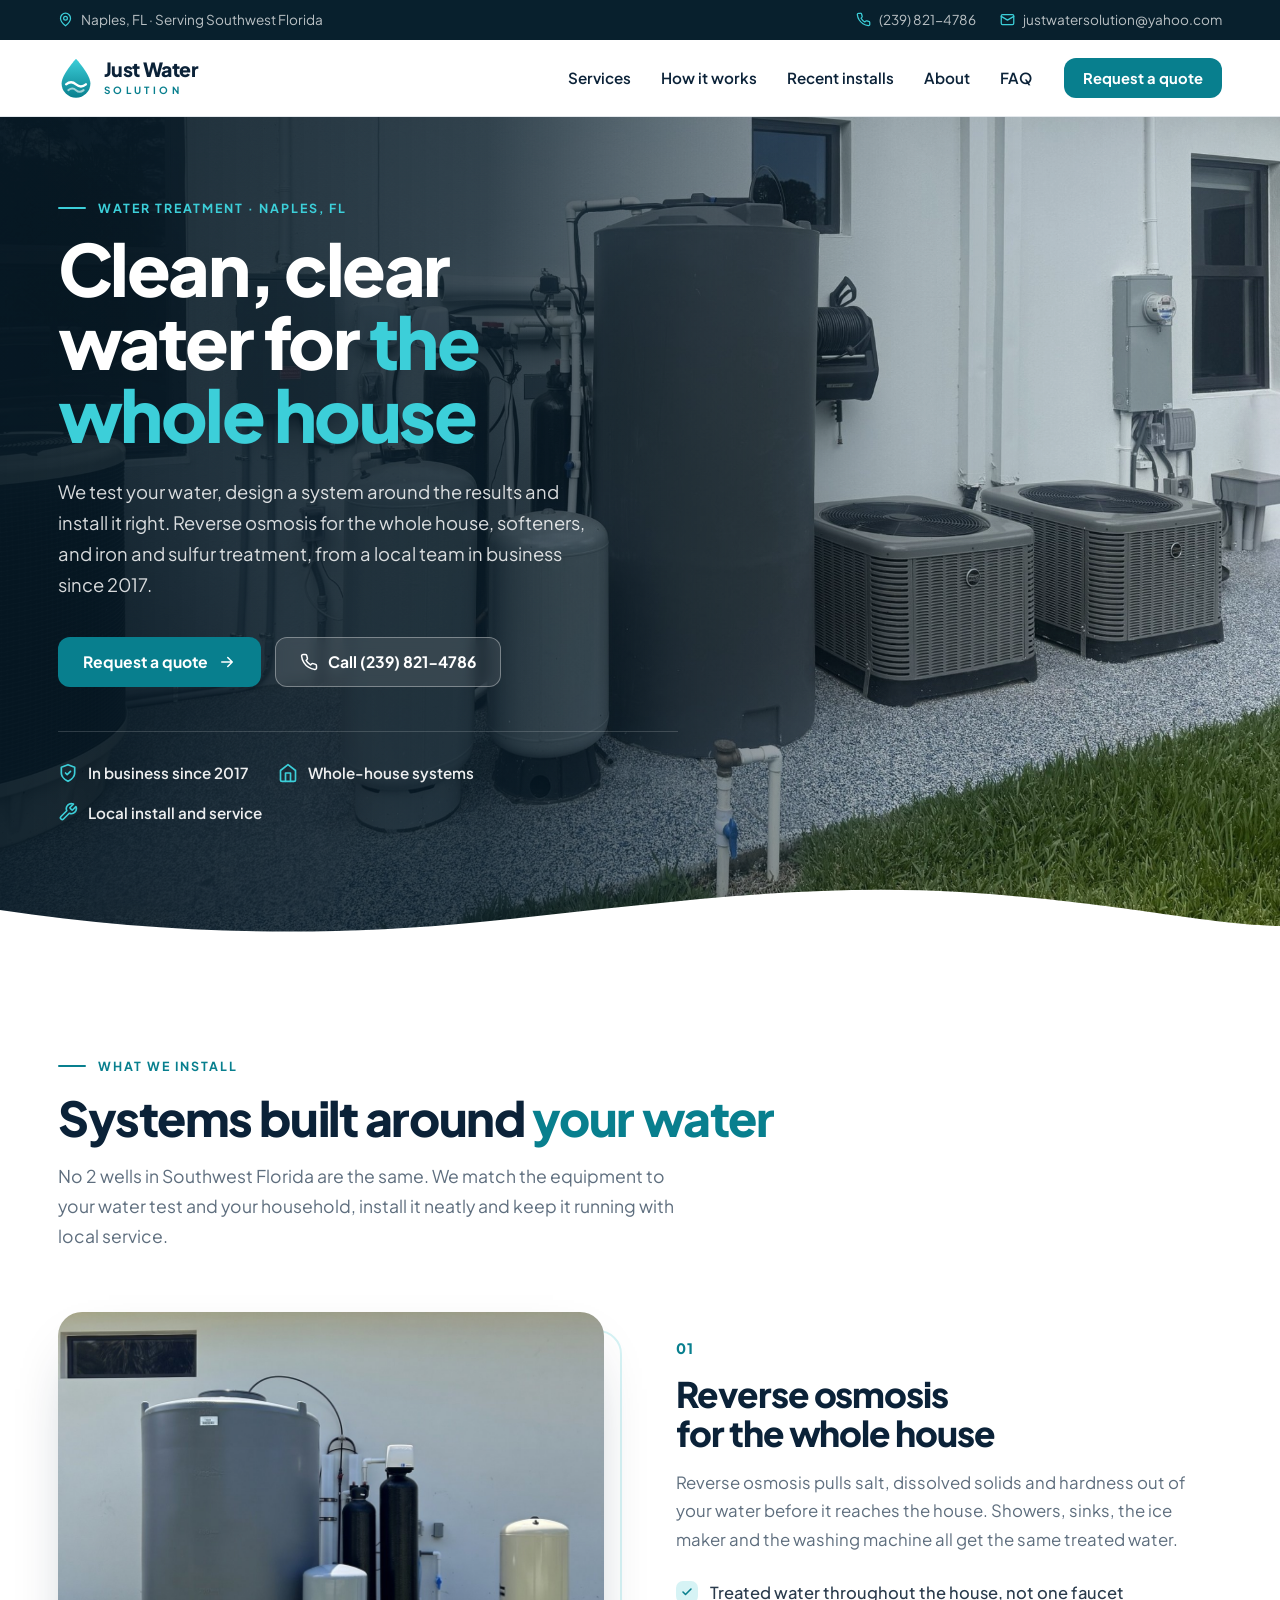
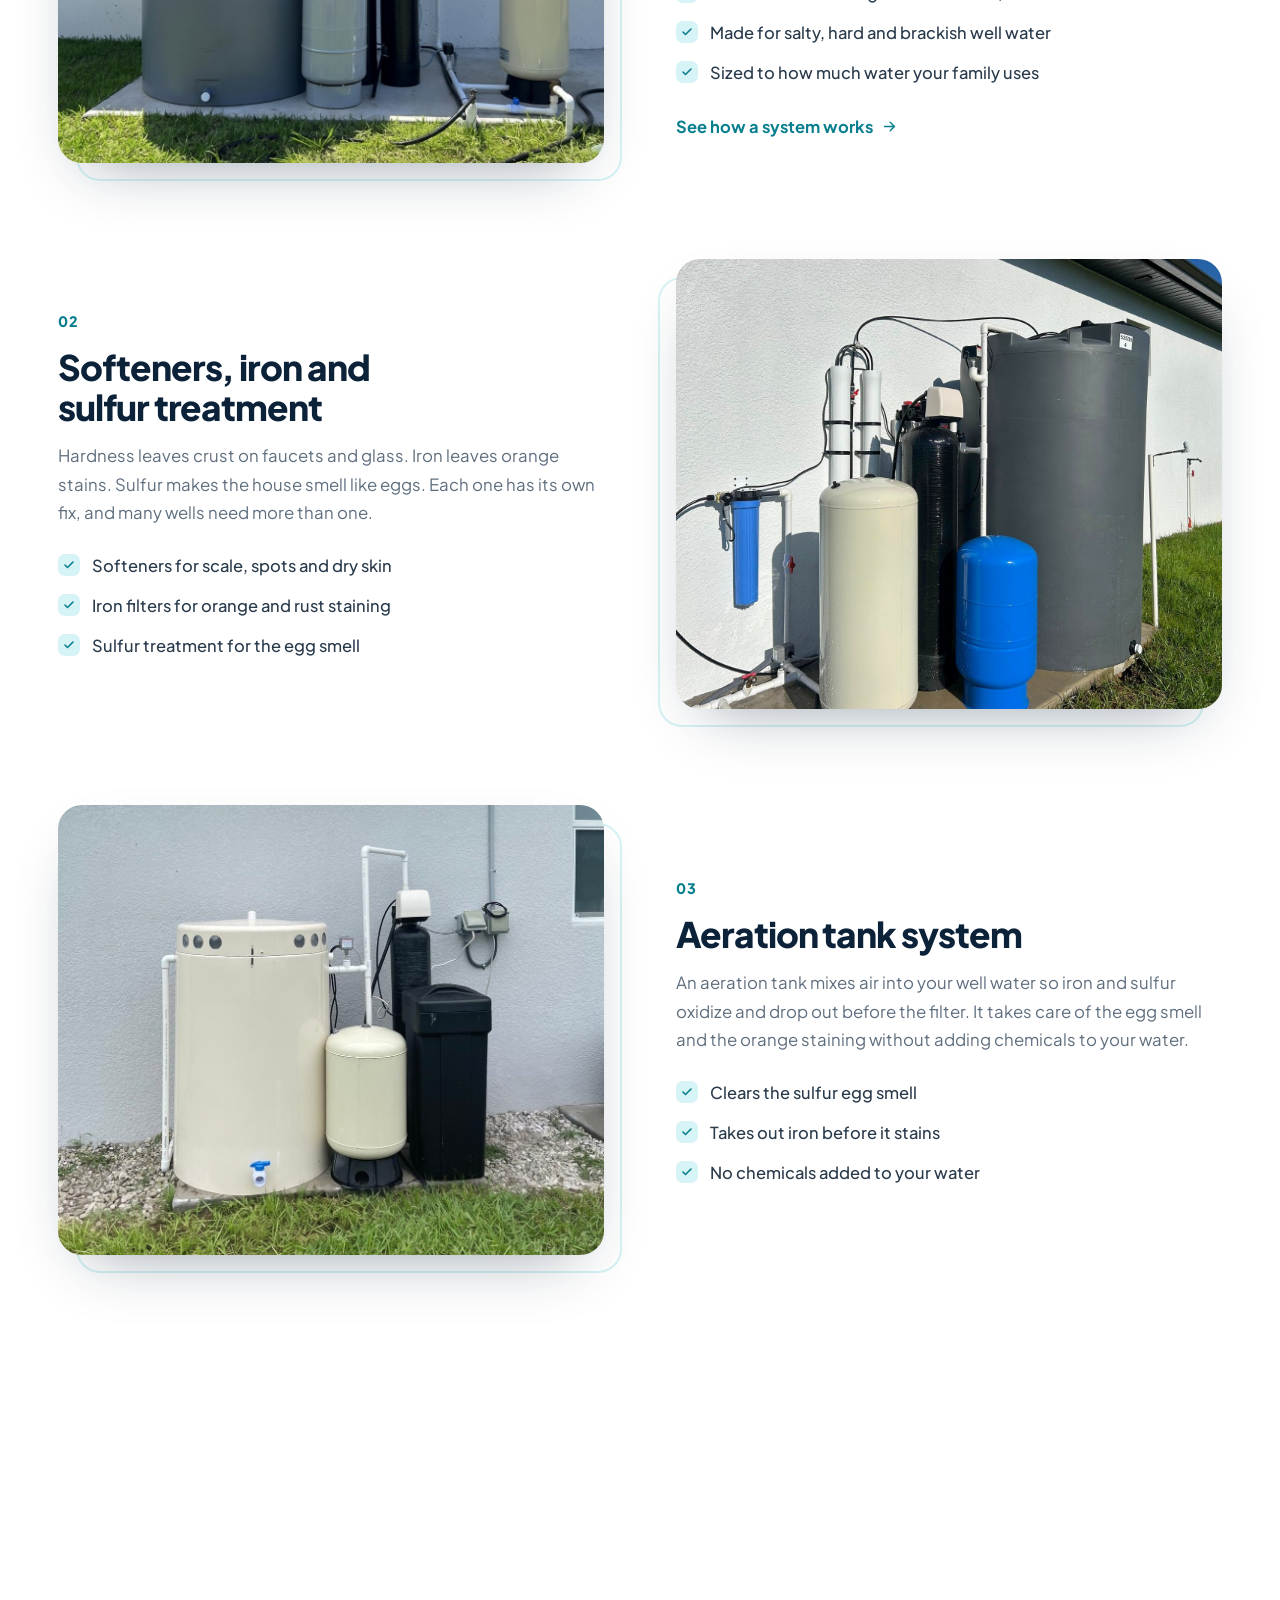
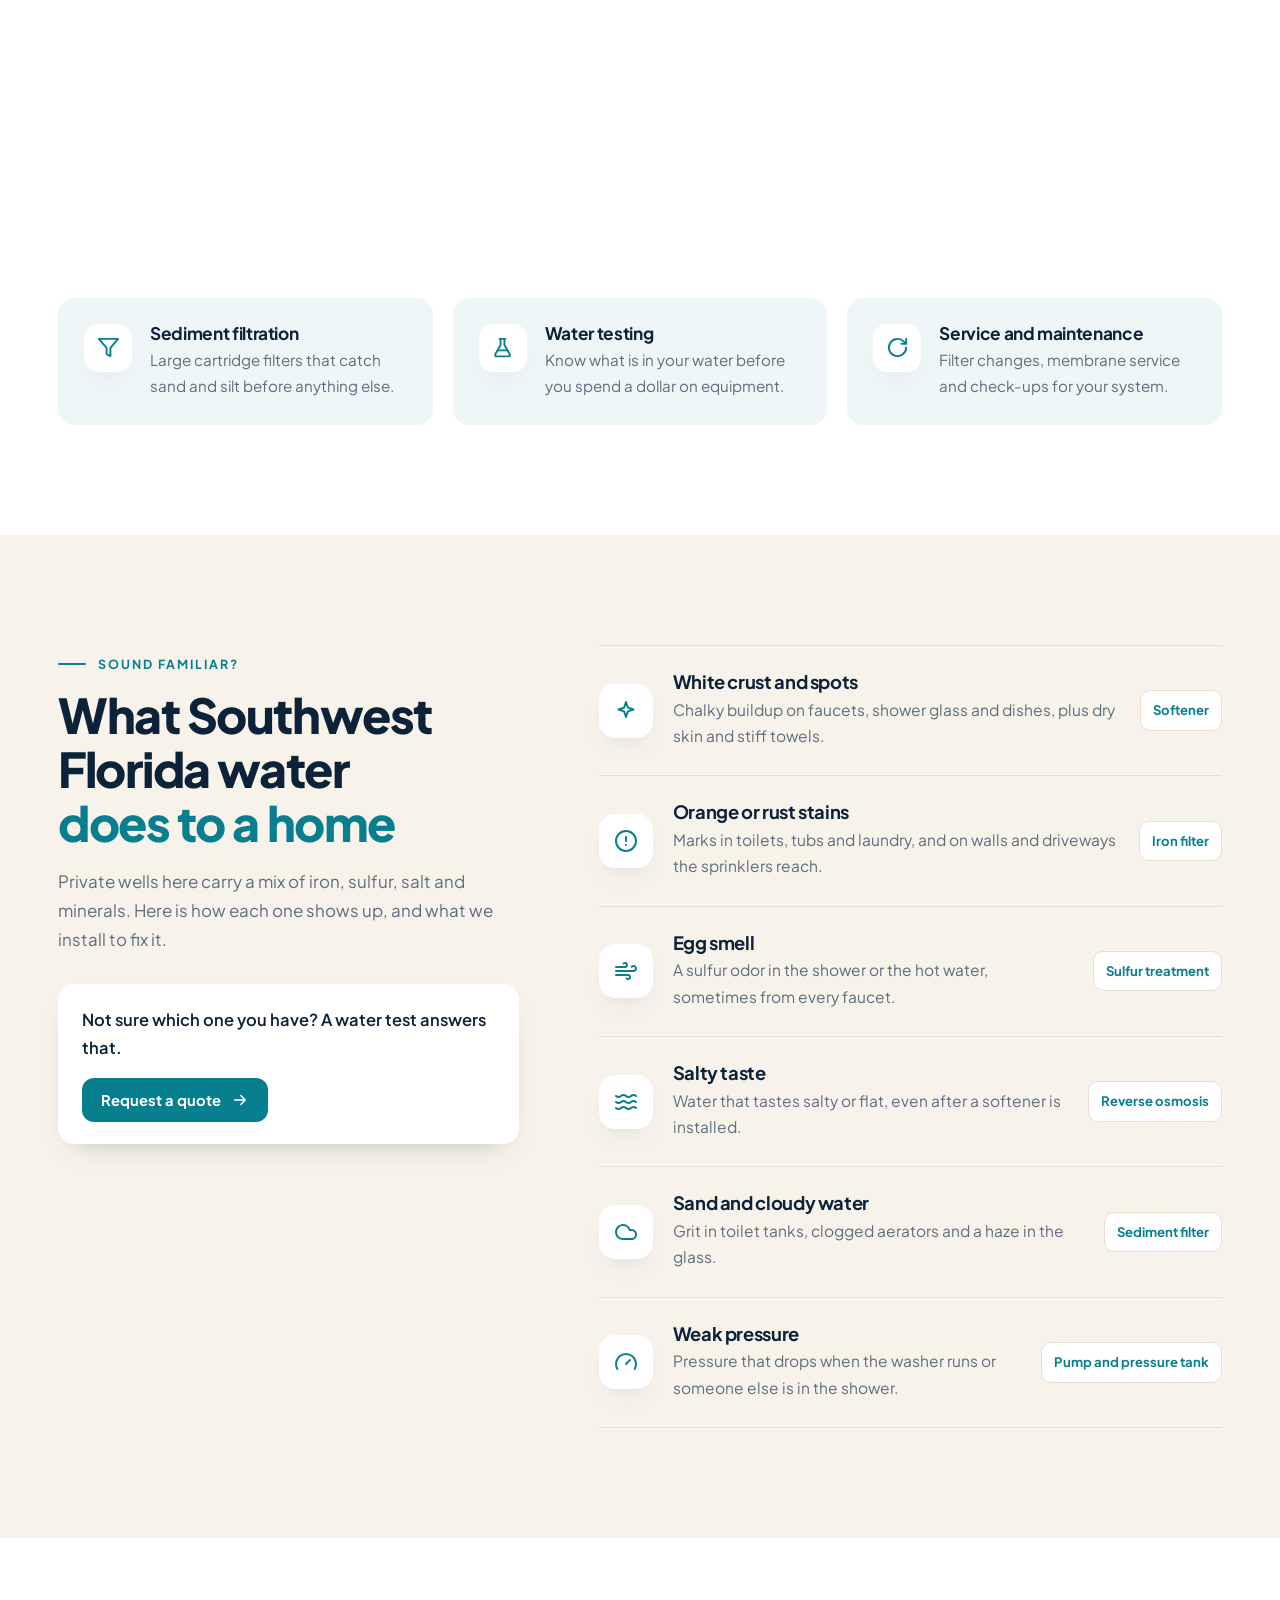
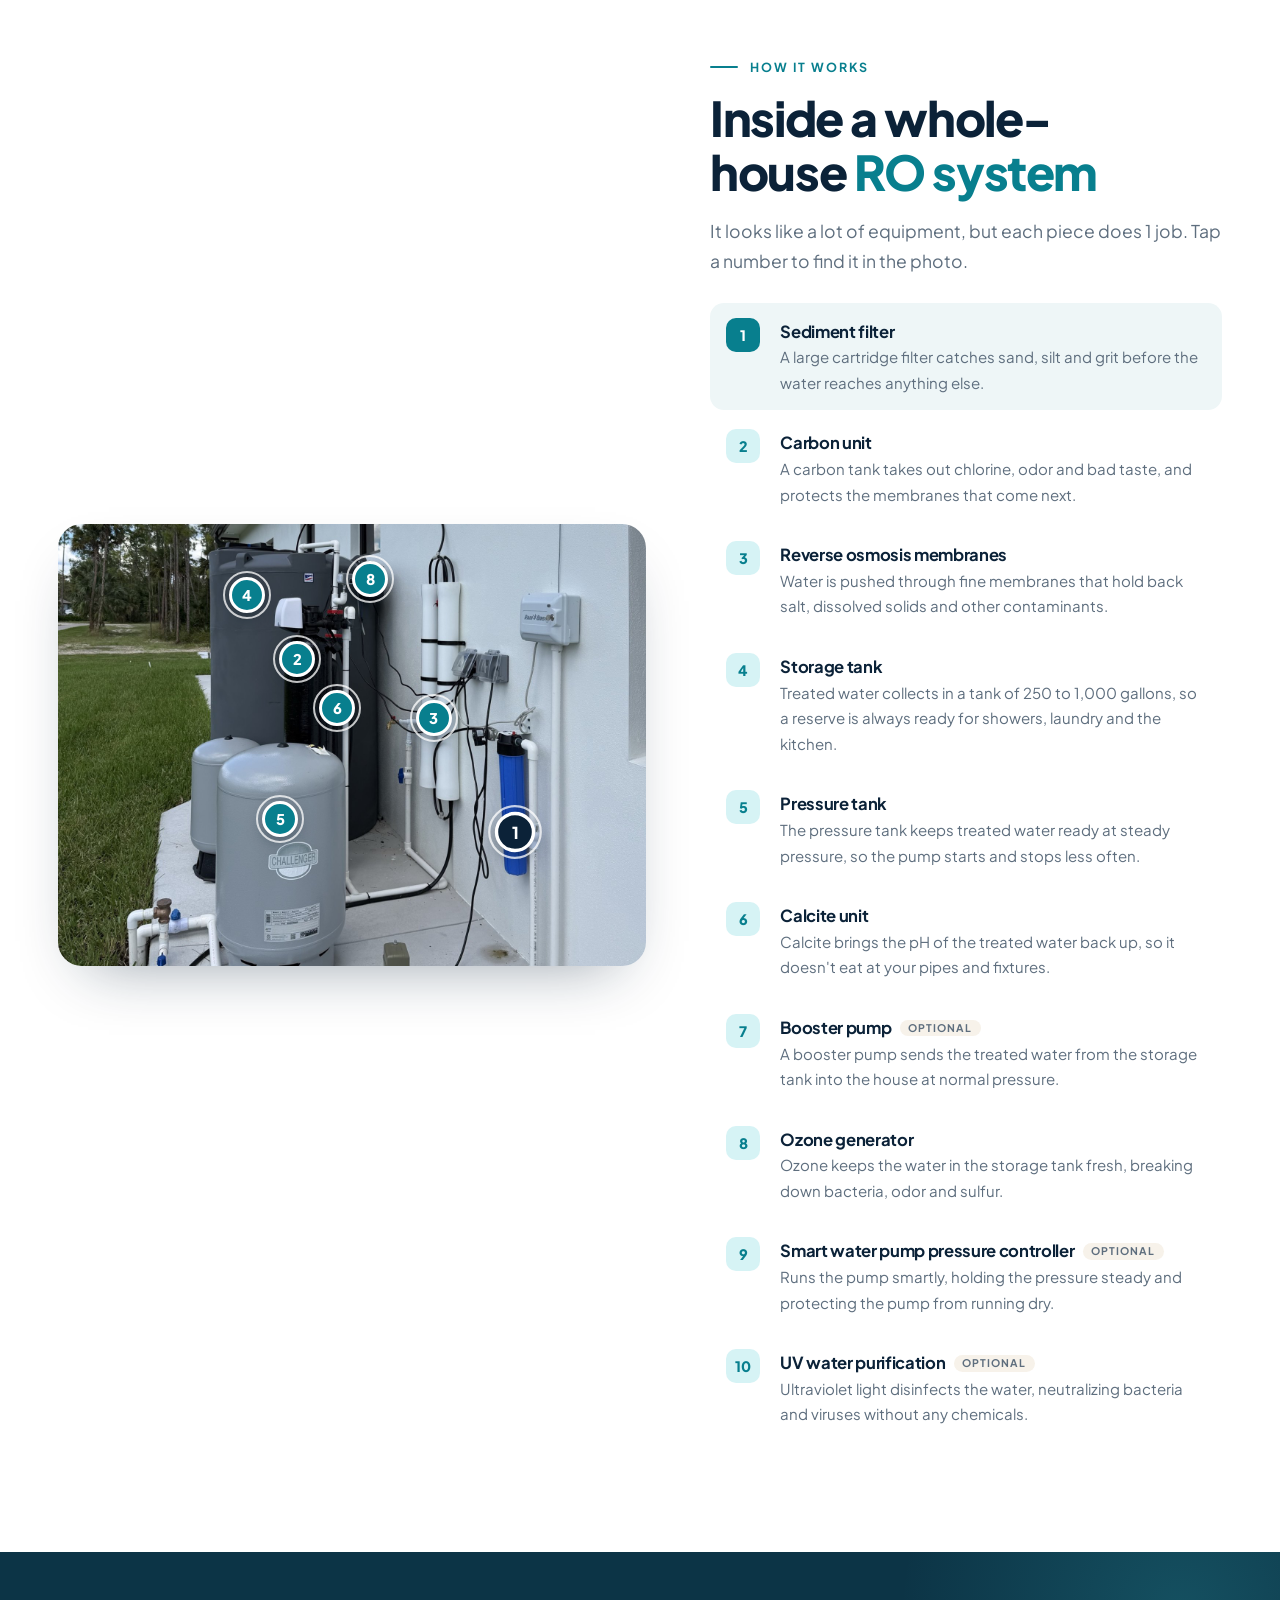
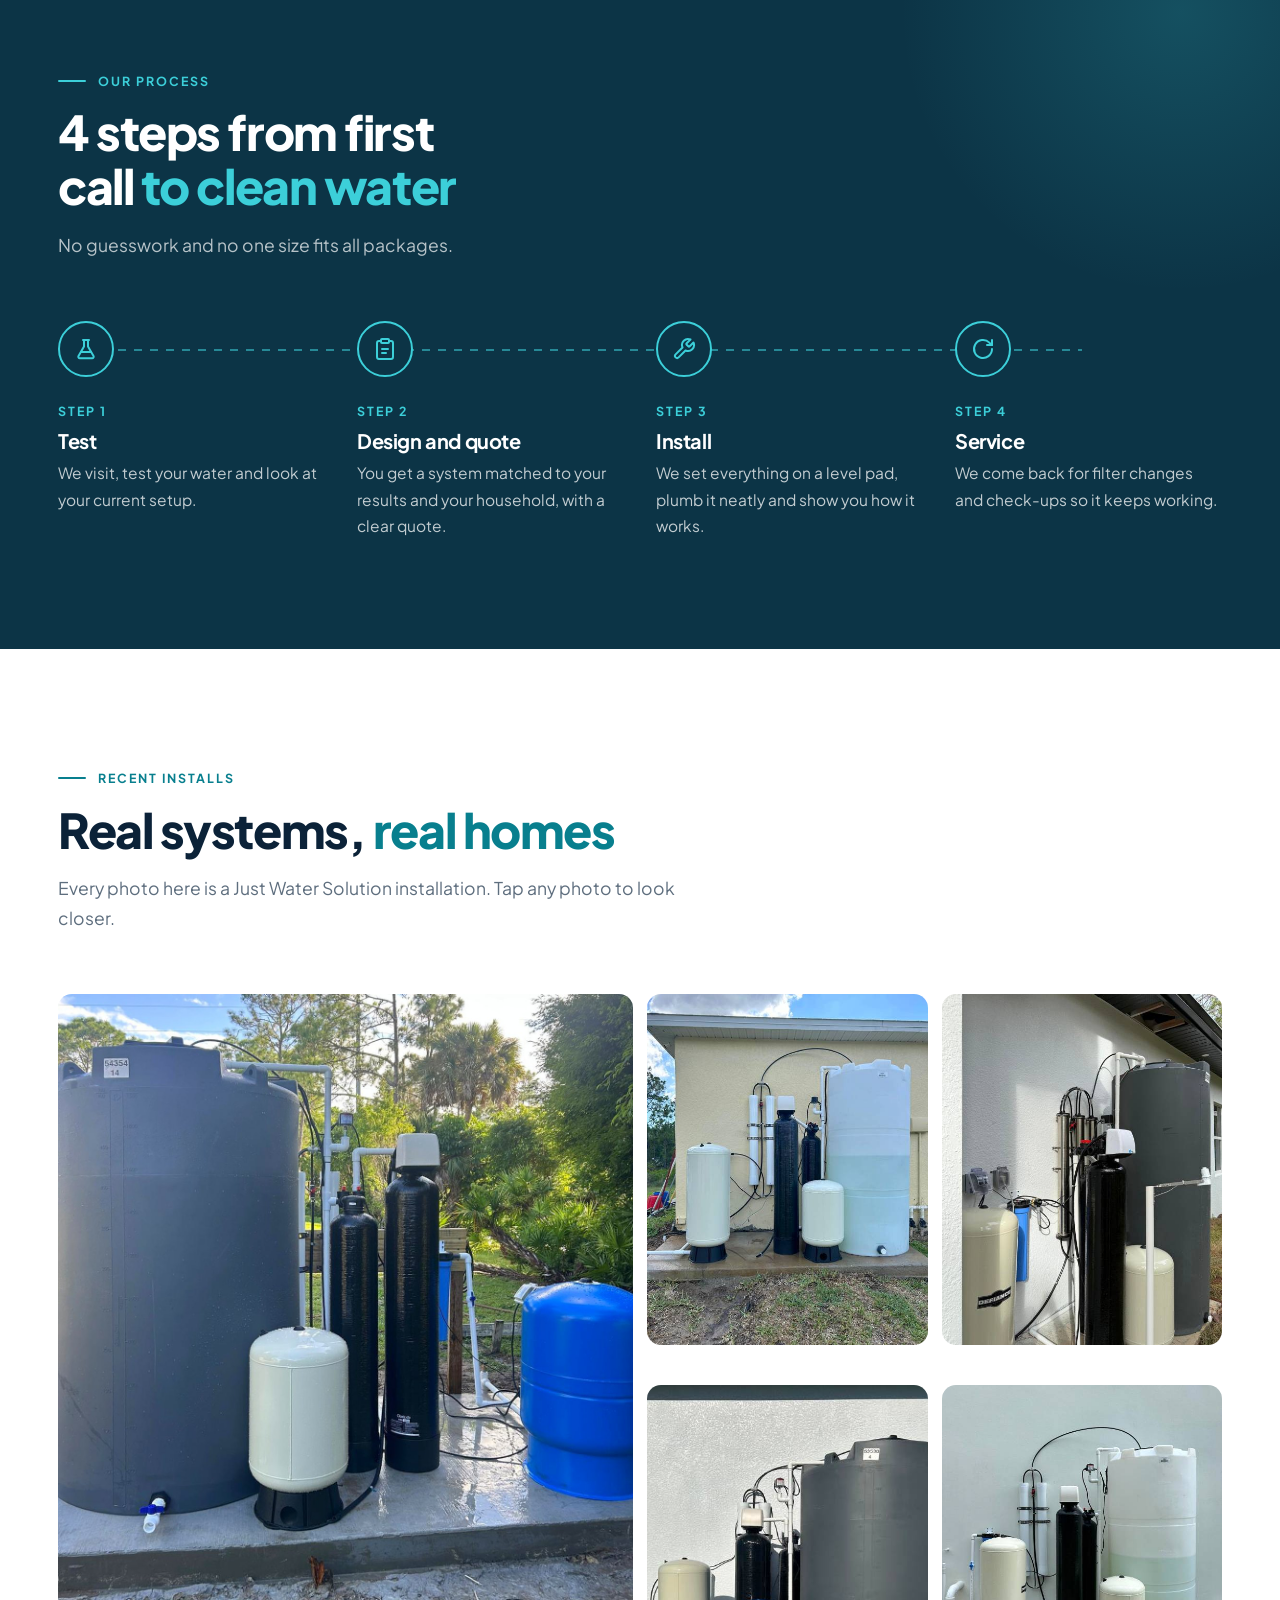
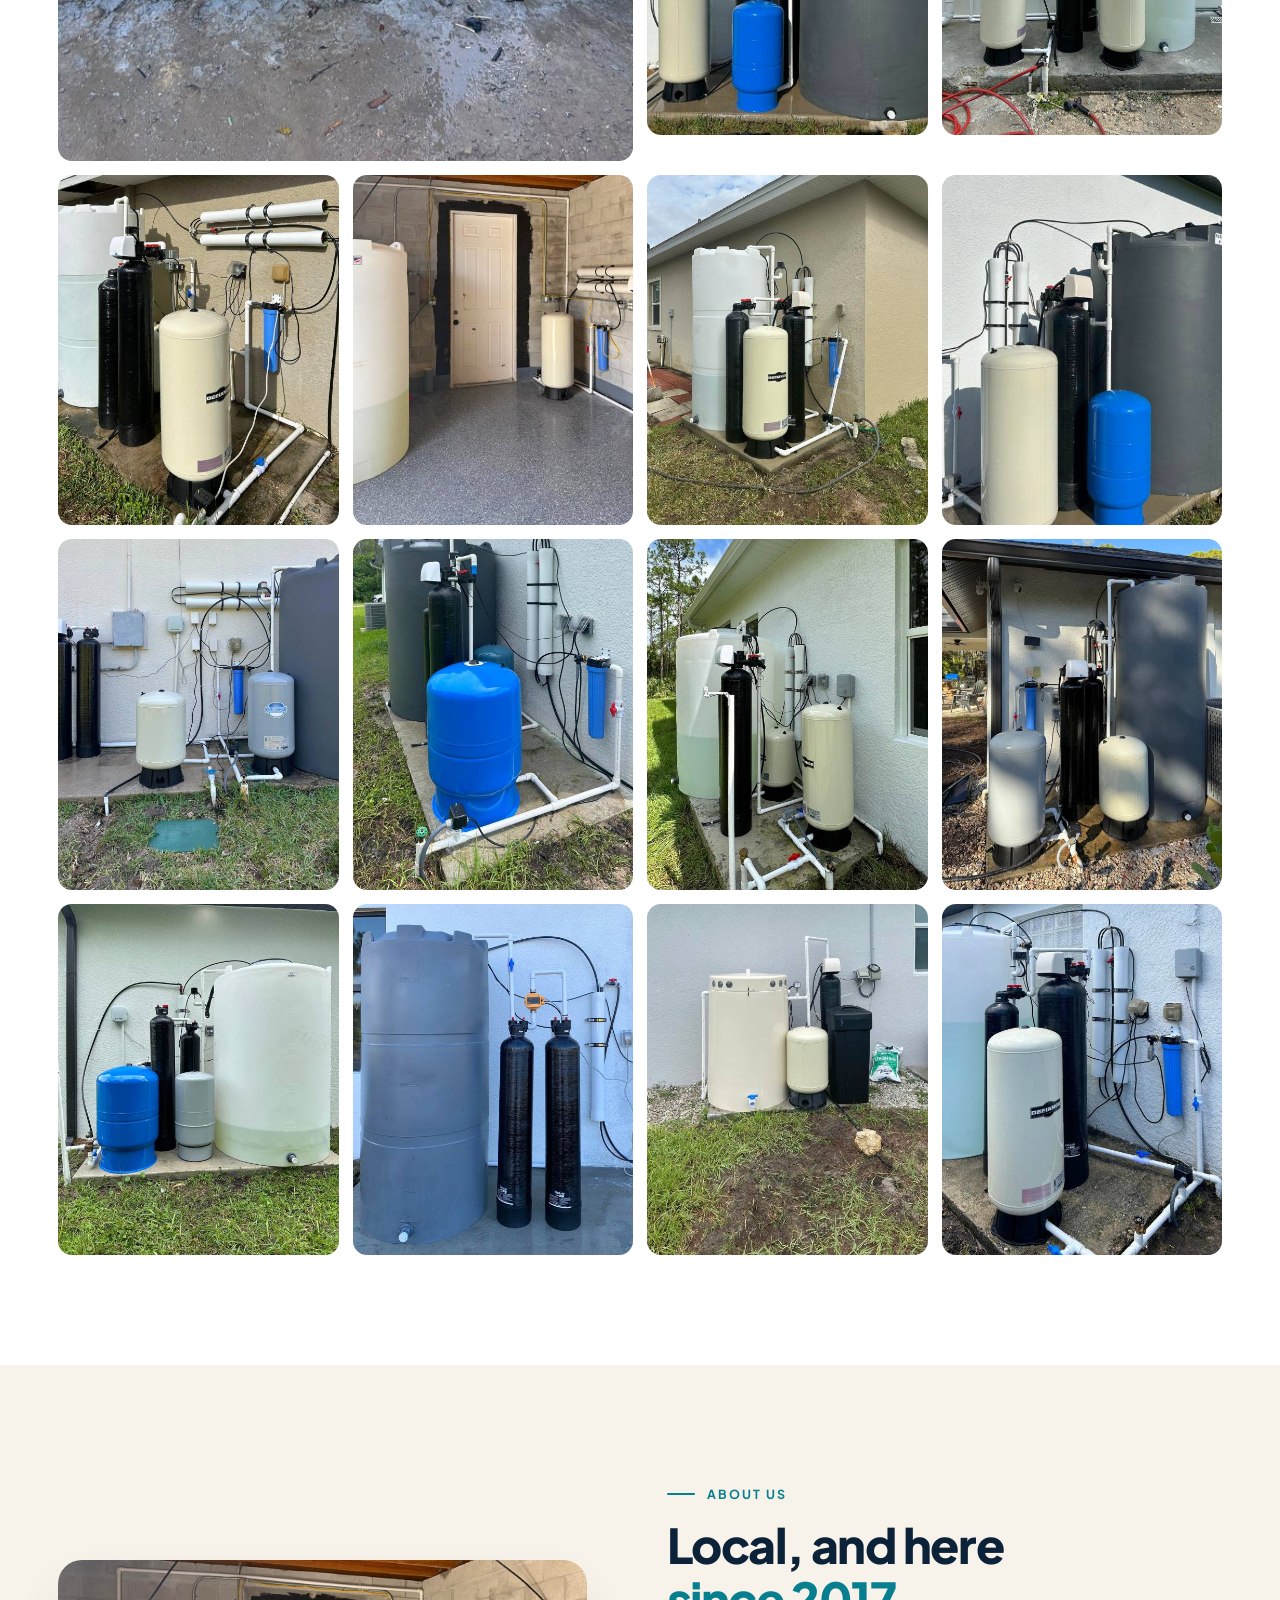
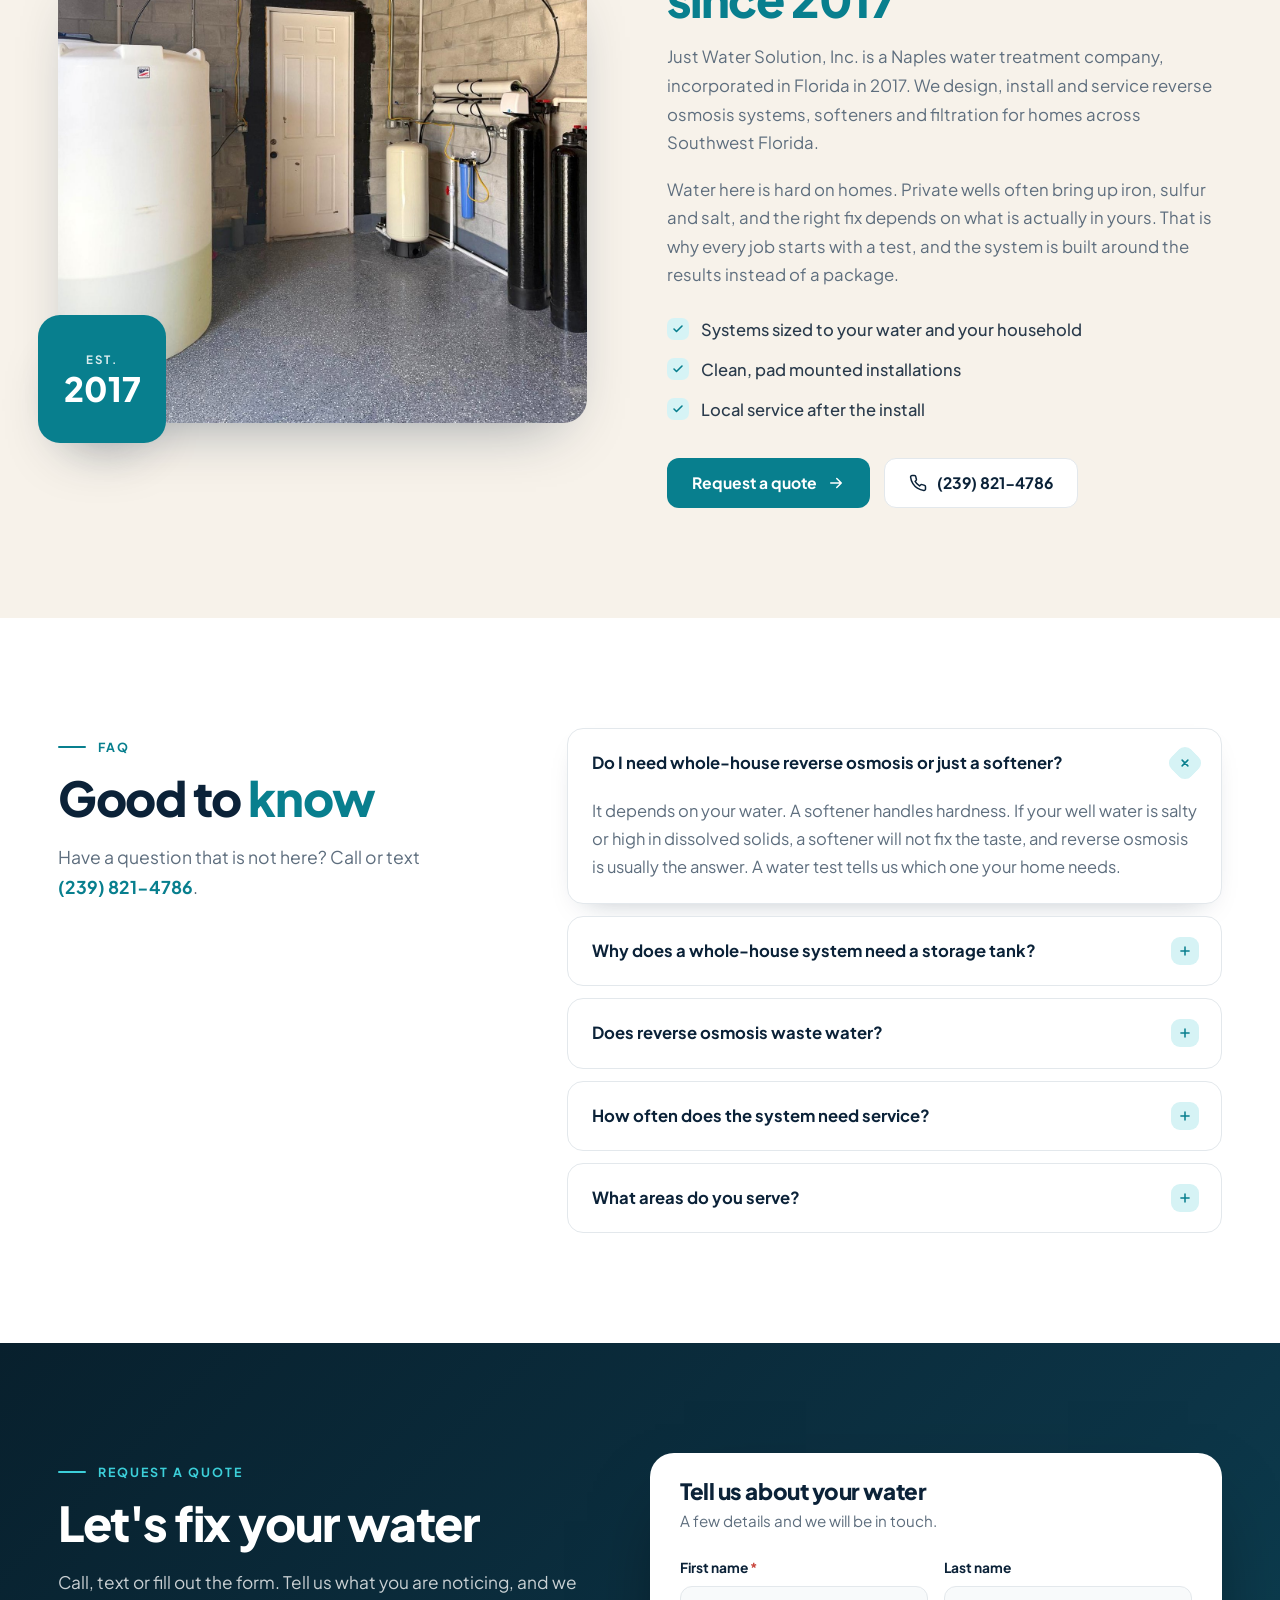
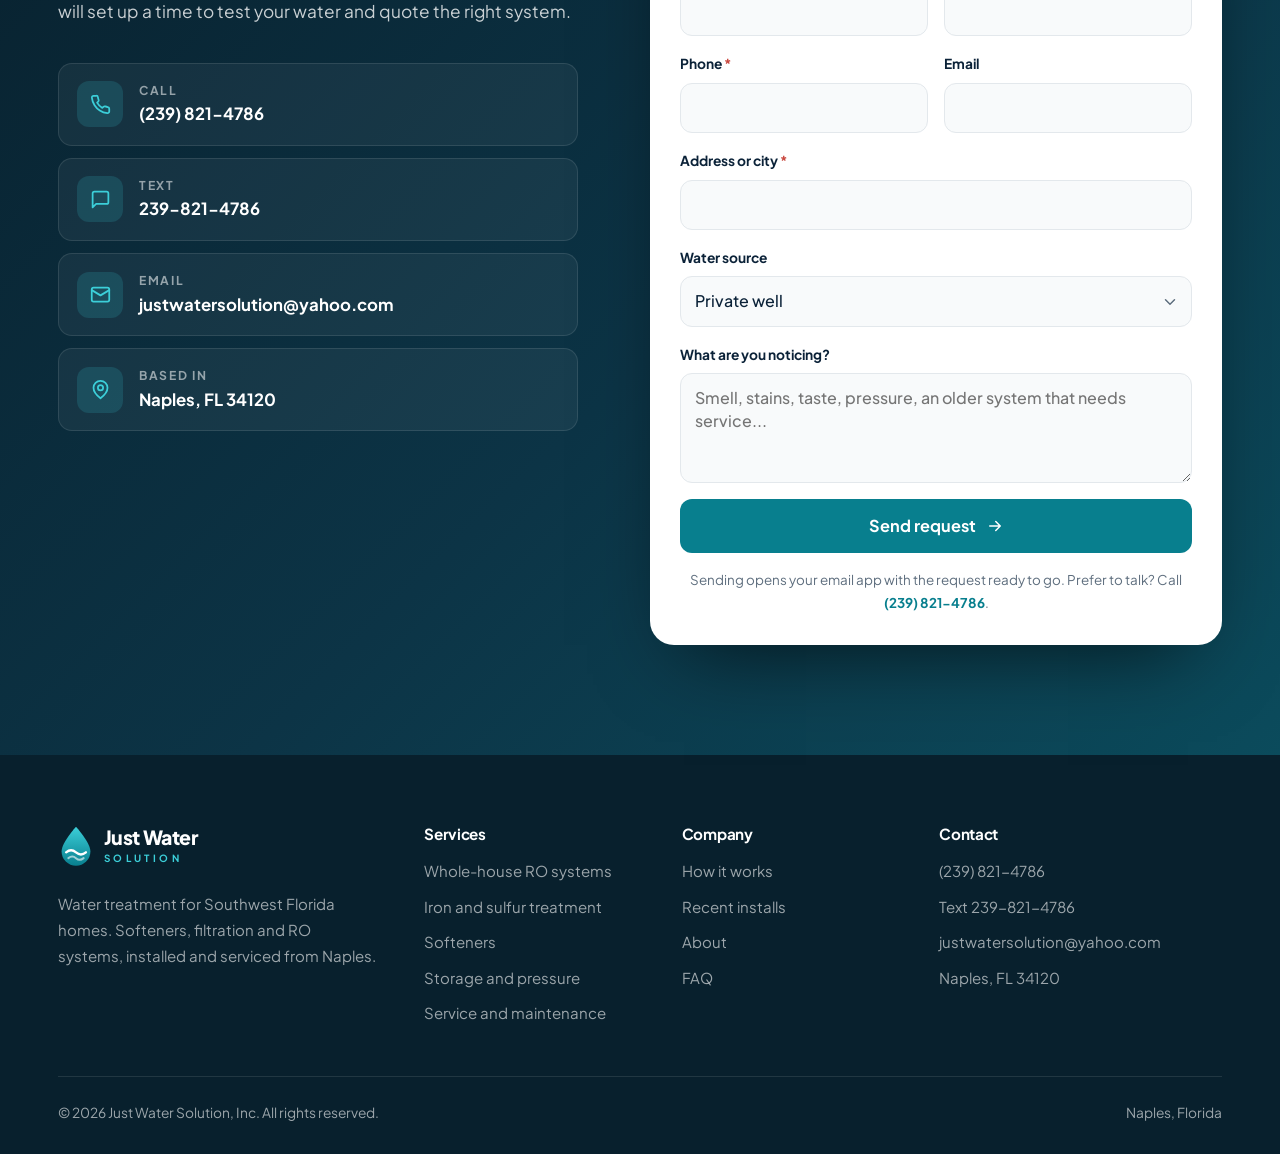
==== commit 00a52a3d: "Straighten Brian's 4 photos and AI cleanup on 01 Upright verticals on hero, 01 gray tank, 03 aeratio" ====
--- a/index.html
+++ b/index.html
@@ -14,7 +14,7 @@
   <link rel="preconnect" href="https://fonts.googleapis.com">
   <link rel="preconnect" href="https://fonts.gstatic.com" crossorigin>
   <link href="https://fonts.googleapis.com/css2?family=Plus+Jakarta+Sans:wght@400;500;600;700;800&display=swap" rel="stylesheet">
-  <link rel="stylesheet" href="assets/styles.css?v=4">
+  <link rel="stylesheet" href="assets/styles.css?v=5">
   <script>document.documentElement.classList.add('js')</script>
   <script type="application/ld+json">
   {
@@ -123,7 +123,7 @@
 
 <!-- Hero -->
 <section class="hero">
-  <img class="hero-bg" src="img/hero-tank-wall.jpg" alt="Whole-house water treatment system with a gray storage tank, filter tanks and 2 pressure tanks along the side of a white Florida home" width="1600" height="1200" fetchpriority="high">
+  <img class="hero-bg" src="img/hero-tank-wall.jpg" alt="Whole-house water treatment system with a gray storage tank, filter tanks and 2 pressure tanks along the side of a white Florida home" width="2000" height="1500" fetchpriority="high">
   <div class="container">
     <div class="hero-copy">
       <span class="label">Water treatment · Naples, FL</span>
@@ -154,7 +154,7 @@
 
     <div class="features">
       <article class="feature">
-        <div class="feature-media reveal"><img src="img/install-gray-tank-slab.jpg" alt="Whole-house reverse osmosis system with a gray storage tank, 2 membrane housings, filter tanks and pressure tanks on a concrete pad" loading="lazy" width="1200" height="1600" style="object-position:50% 58%"></div>
+        <div class="feature-media reveal"><img src="img/install-gray-tank-slab.jpg" alt="Whole-house reverse osmosis system with a gray storage tank, 2 membrane housings, filter tanks and pressure tanks on a concrete pad" loading="lazy" width="1142" height="942" style="object-position:50% 50%"></div>
         <div class="feature-copy reveal">
           <span class="feature-num">01</span>
           <h3>Reverse osmosis for the whole house</h3>
@@ -183,7 +183,7 @@
       </article>
 
       <article class="feature">
-        <div class="feature-media reveal"><img src="img/install-aeration-tank.jpg" alt="Aeration tank system with a pressure tank, filter tank and brine tank beside a home" loading="lazy" width="1200" height="1600" style="object-position:50% 52%"></div>
+        <div class="feature-media reveal"><img src="img/install-aeration-tank.jpg" alt="Aeration tank system with a pressure tank, filter tank and brine tank beside a home" loading="lazy" width="1112" height="917" style="object-position:50% 50%"></div>
         <div class="feature-copy reveal">
           <span class="feature-num">03</span>
           <h3>Aeration tank system</h3>
@@ -273,13 +273,13 @@
   <div class="container how">
     <figure class="diagram reveal">
       <img src="img/install-ro-challenger.jpg" alt="A complete whole-house reverse osmosis system: sediment filter, carbon and calcite tanks, membrane housings, pressure tanks and a storage tank" loading="lazy" width="1600" height="1200">
-      <button class="pin" type="button" data-step="1" style="left:74.6%;top:64.6%" aria-label="Step 1, sediment filter">1</button>
-      <button class="pin" type="button" data-step="2" style="left:41.5%;top:30%" aria-label="Step 2, carbon unit">2</button>
-      <button class="pin" type="button" data-step="3" style="left:62.8%;top:42%" aria-label="Step 3, reverse osmosis membranes">3</button>
-      <button class="pin" type="button" data-step="4" style="left:33.3%;top:16.3%" aria-label="Step 4, storage tank">4</button>
-      <button class="pin" type="button" data-step="5" style="left:39.2%;top:62%" aria-label="Step 5, pressure tank">5</button>
-      <button class="pin" type="button" data-step="6" style="left:47.8%;top:40%" aria-label="Step 6, calcite unit">6</button>
-      <button class="pin" type="button" data-step="8" style="left:53%;top:13%" aria-label="Step 8, ozone generator">8</button>
+      <button class="pin" type="button" data-step="1" style="left:77.6%;top:69.8%" aria-label="Step 1, sediment filter">1</button>
+      <button class="pin" type="button" data-step="2" style="left:40.7%;top:30.5%" aria-label="Step 2, carbon unit">2</button>
+      <button class="pin" type="button" data-step="3" style="left:63.9%;top:43.8%" aria-label="Step 3, reverse osmosis membranes">3</button>
+      <button class="pin" type="button" data-step="4" style="left:32.1%;top:15.9%" aria-label="Step 4, storage tank">4</button>
+      <button class="pin" type="button" data-step="5" style="left:37.8%;top:66.8%" aria-label="Step 5, pressure tank">5</button>
+      <button class="pin" type="button" data-step="6" style="left:47.5%;top:41.5%" aria-label="Step 6, calcite unit">6</button>
+      <button class="pin" type="button" data-step="8" style="left:53.1%;top:12.4%" aria-label="Step 8, ozone generator">8</button>
     </figure>
 
     <div class="how-copy reveal">
@@ -534,6 +534,6 @@
   <a class="btn btn--teal" href="#contact">Get a quote</a>
 </div>
 
-<script src="assets/site.js?v=4"></script>
+<script src="assets/site.js?v=5"></script>
 </body>
 </html>
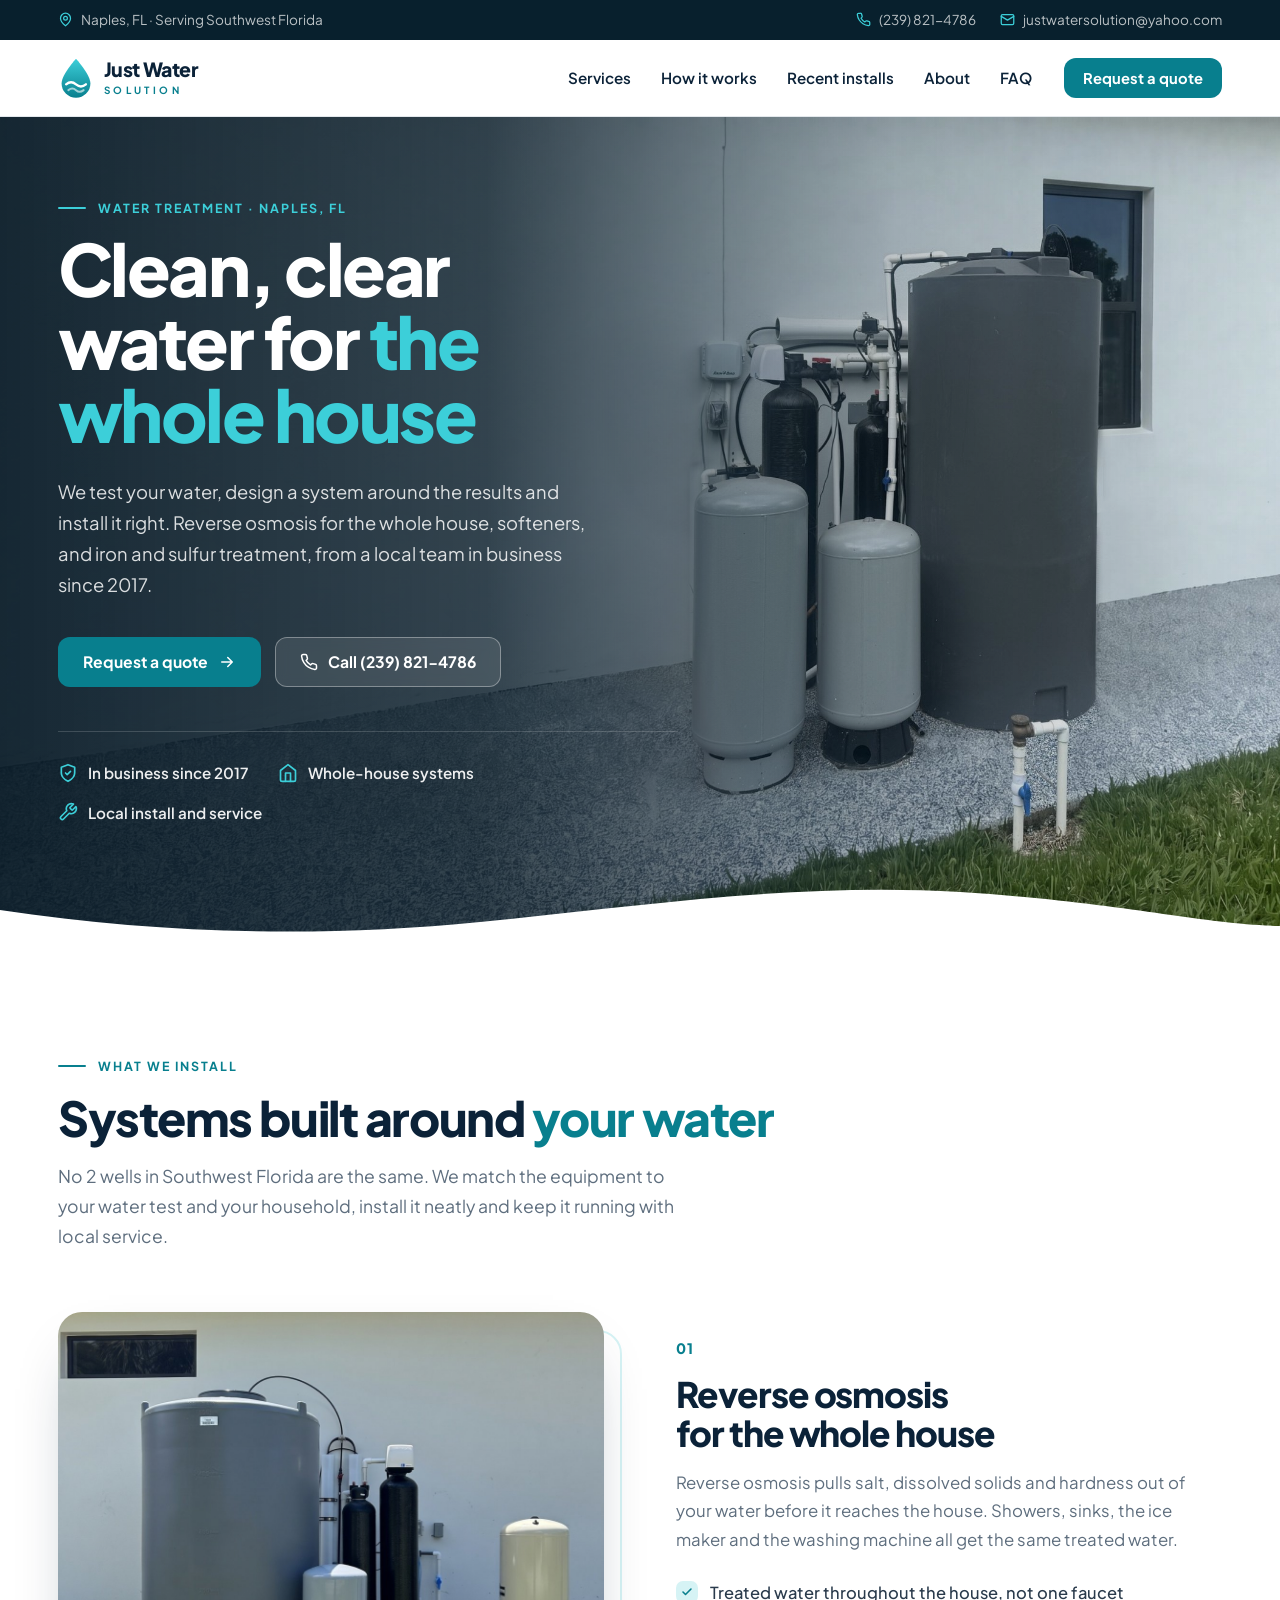
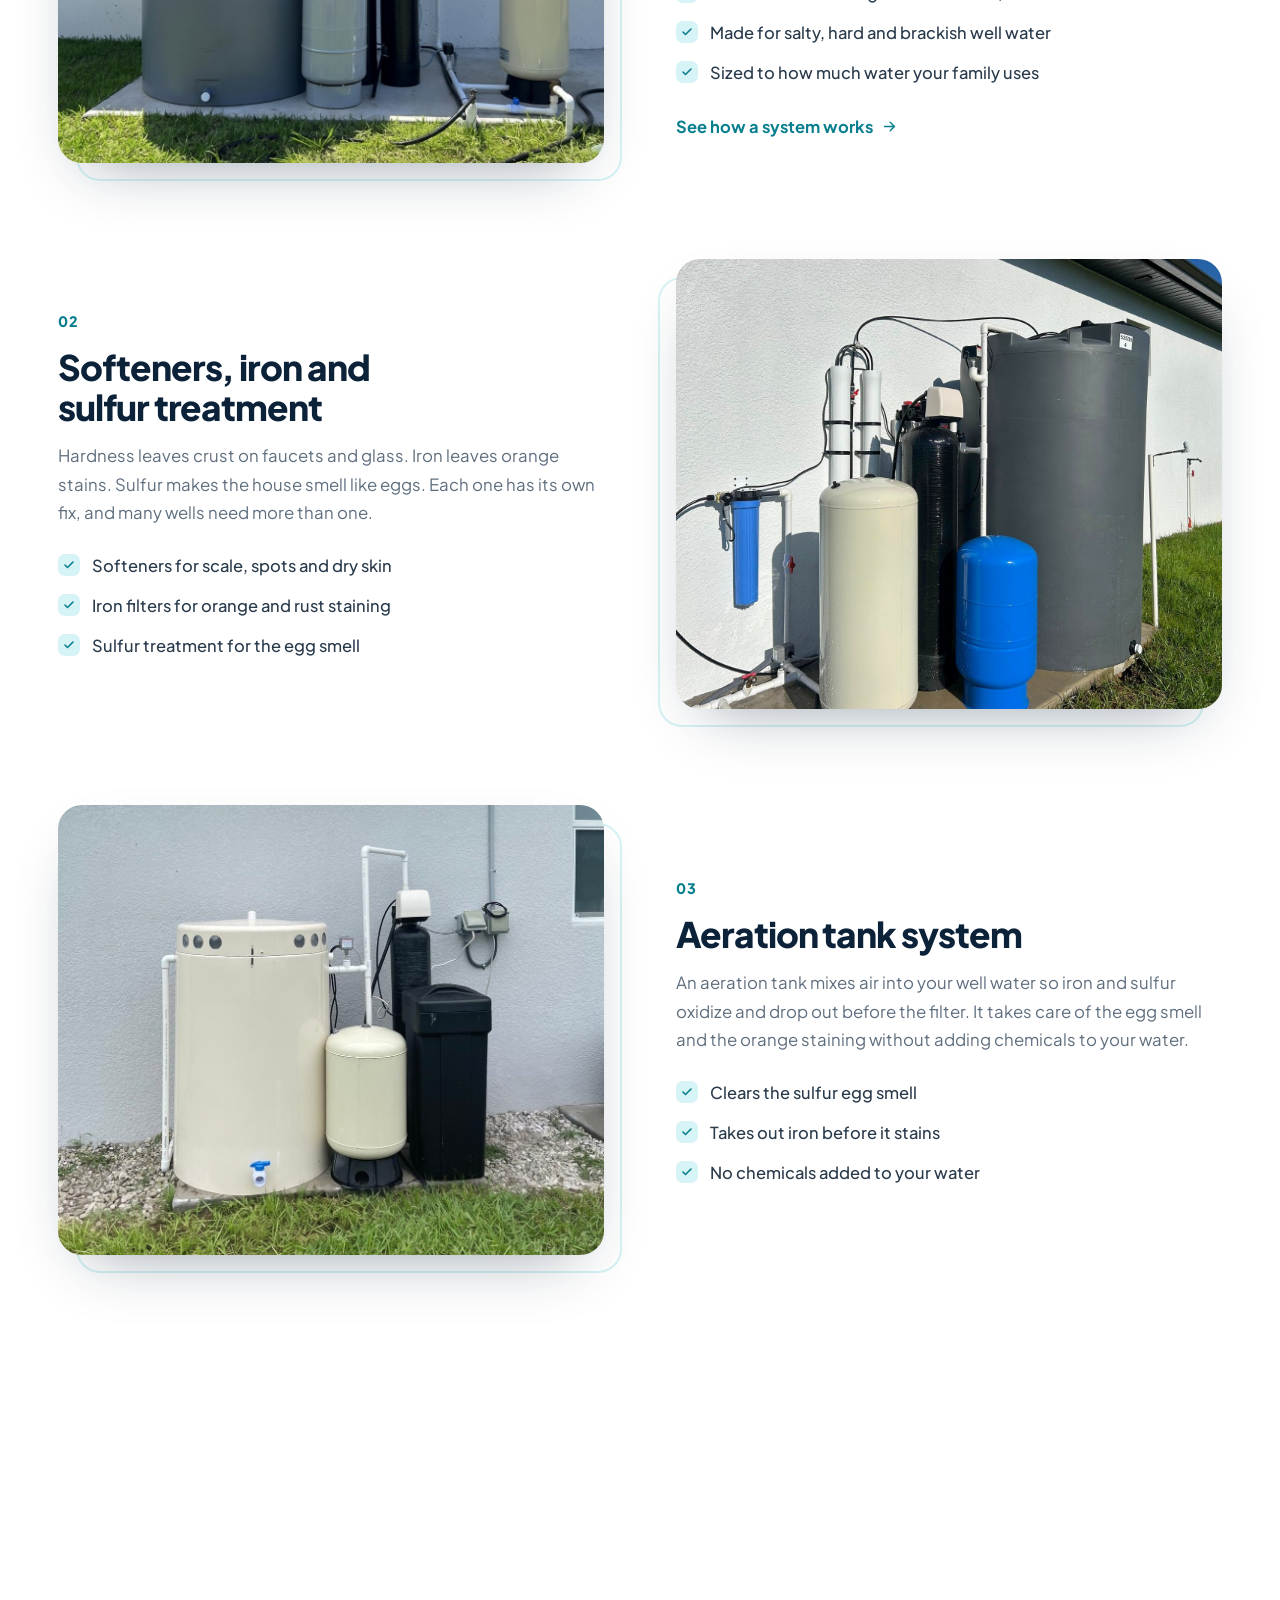
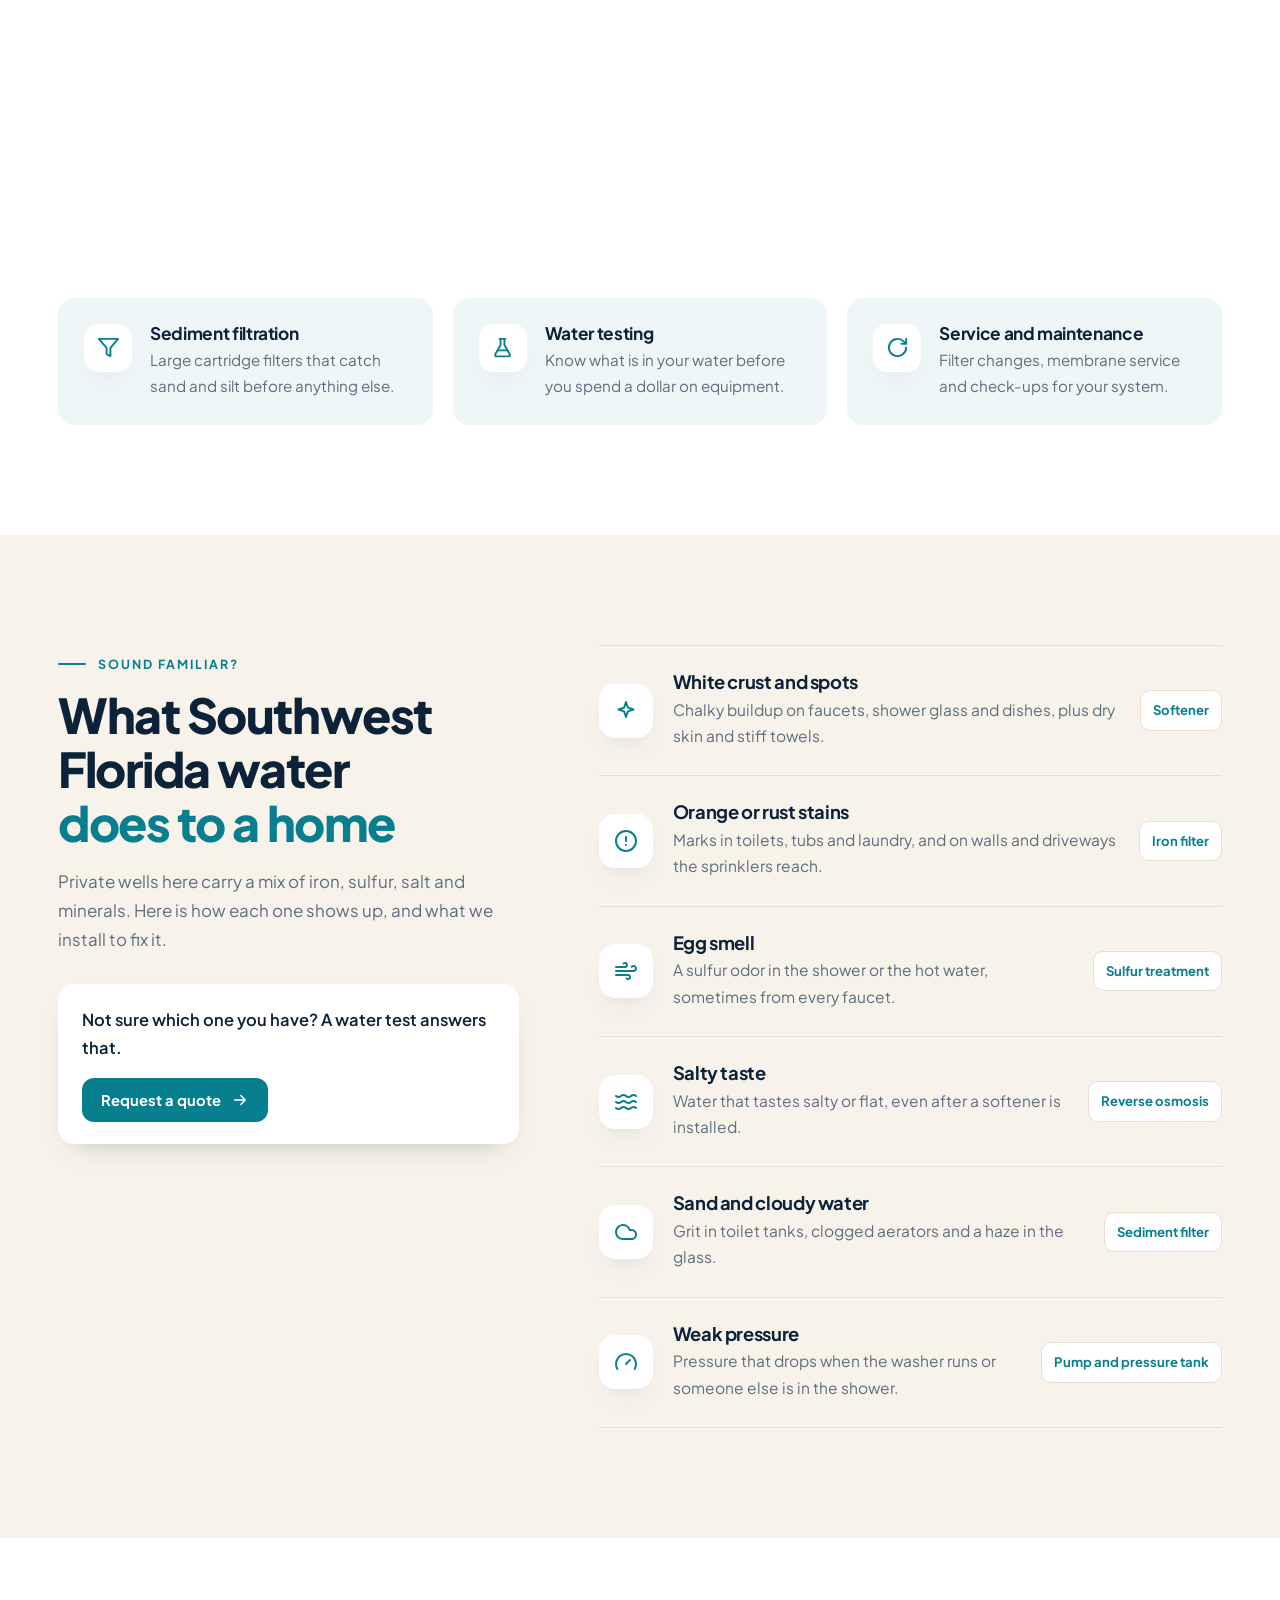
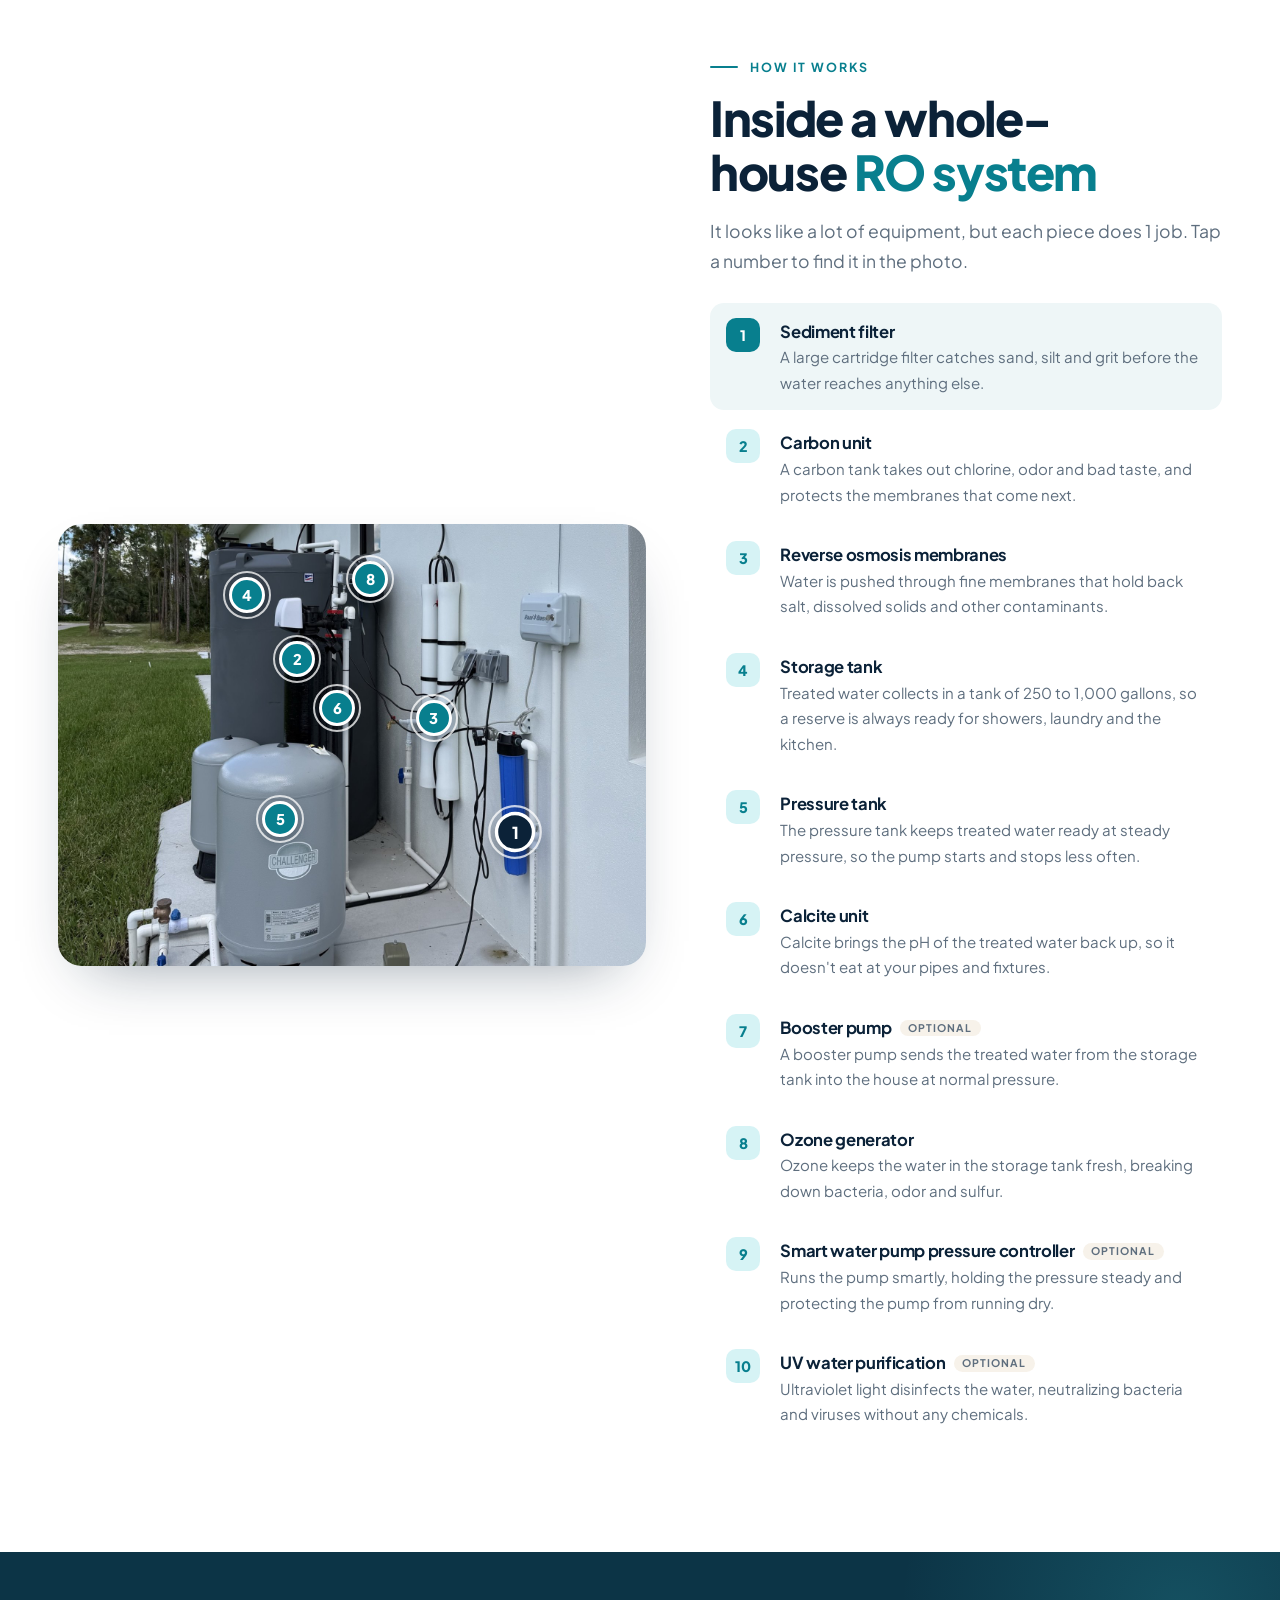
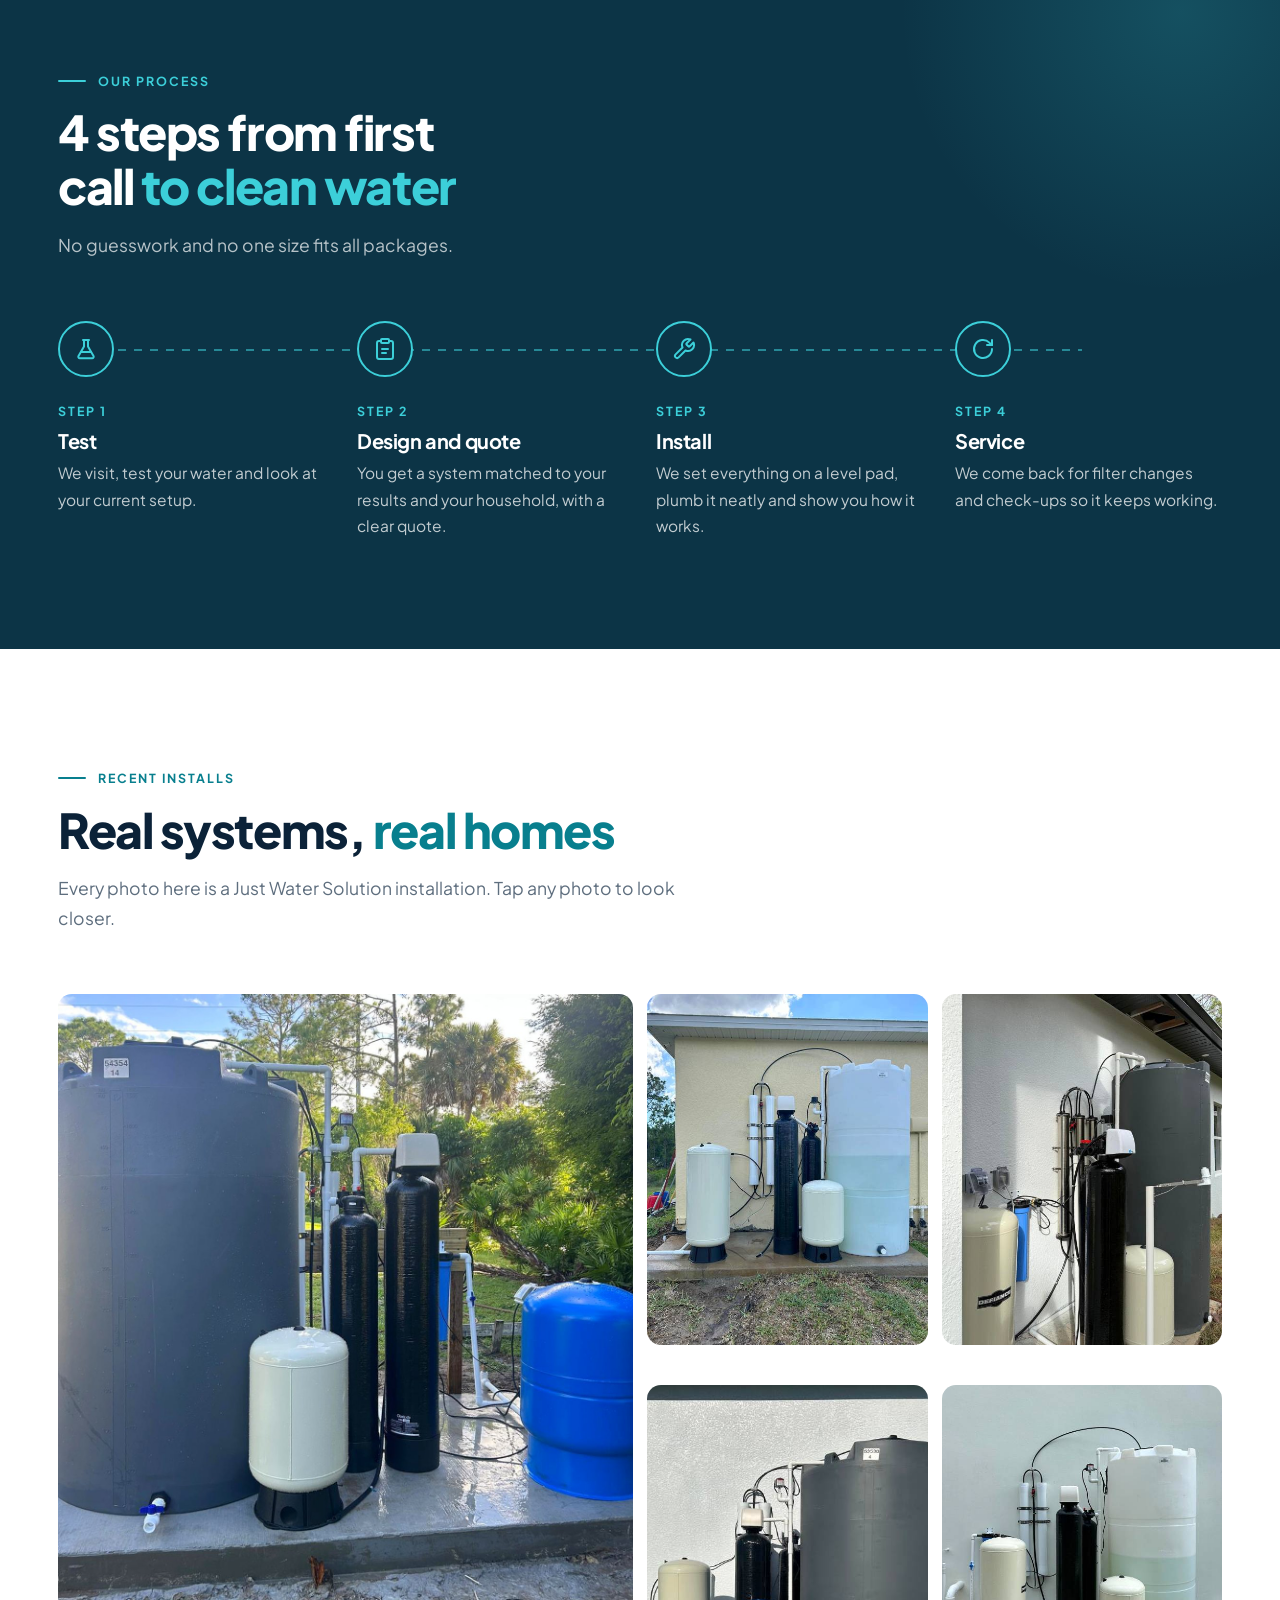
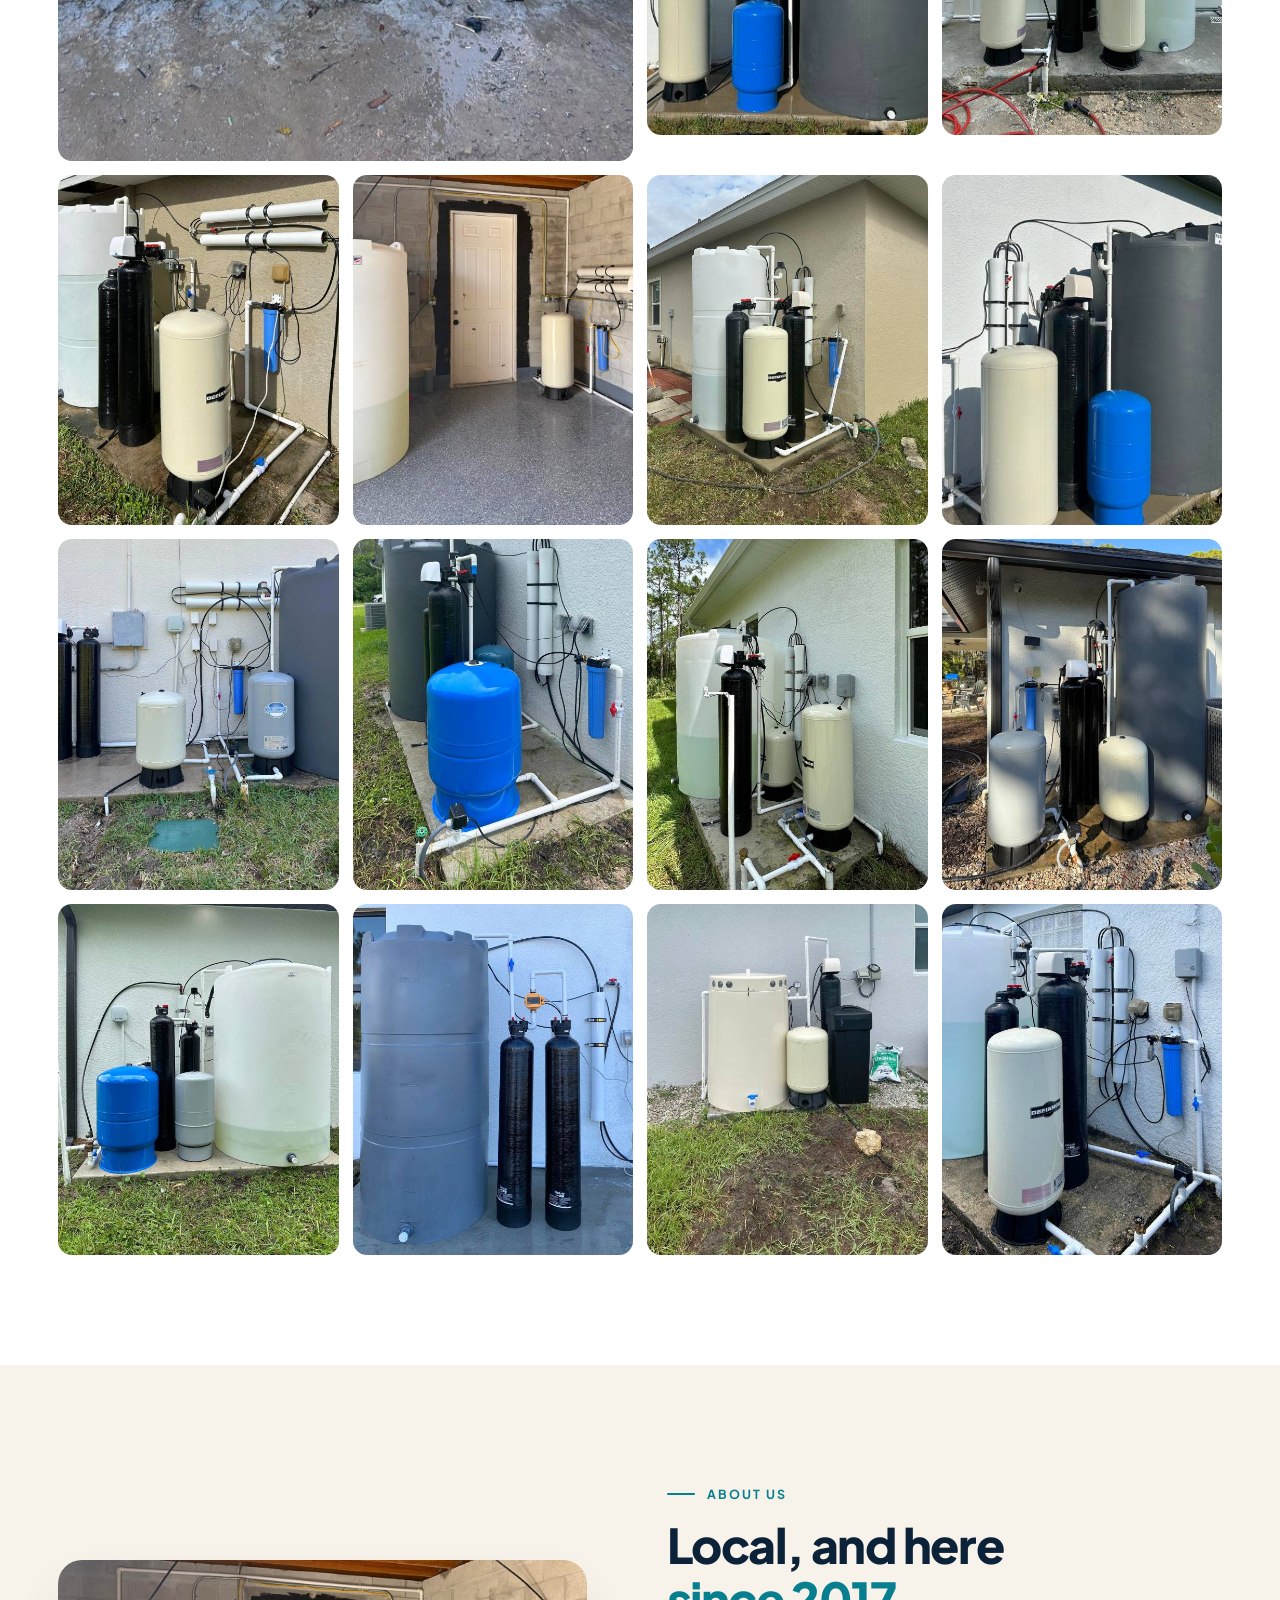
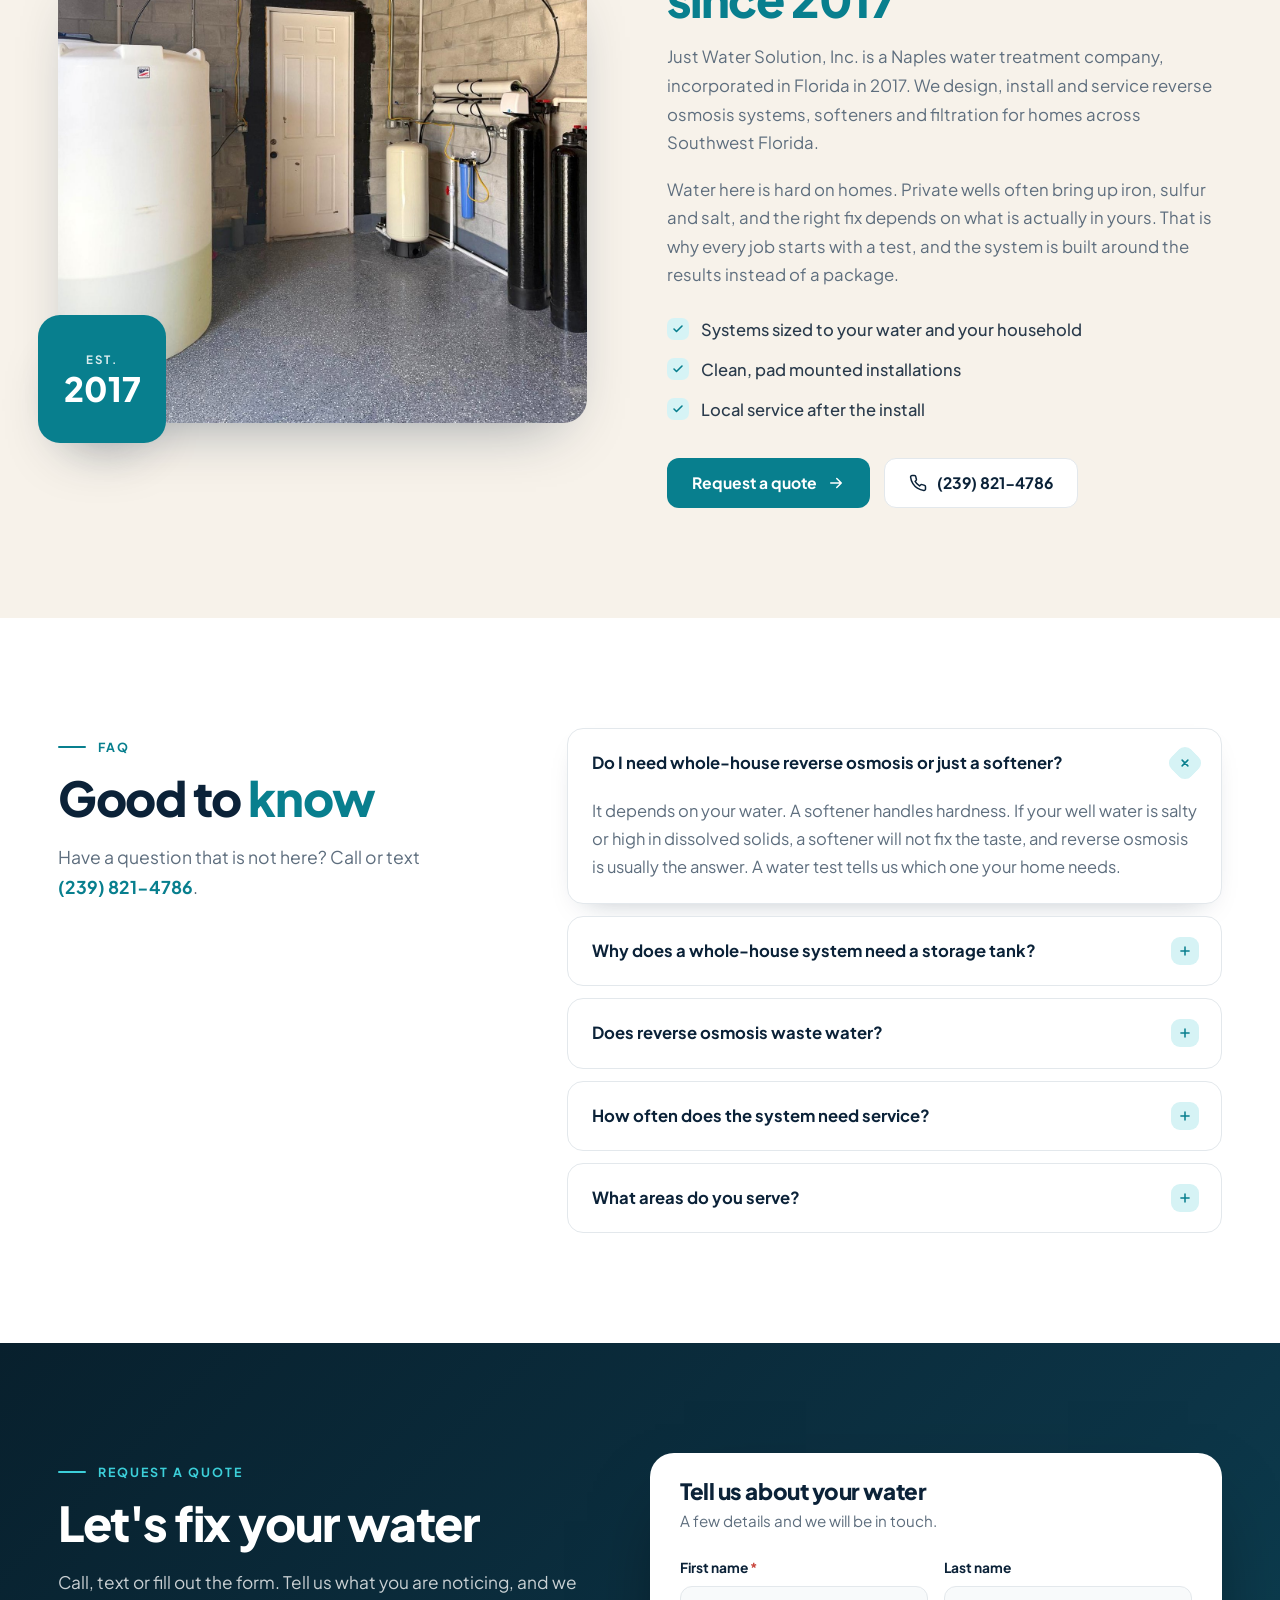
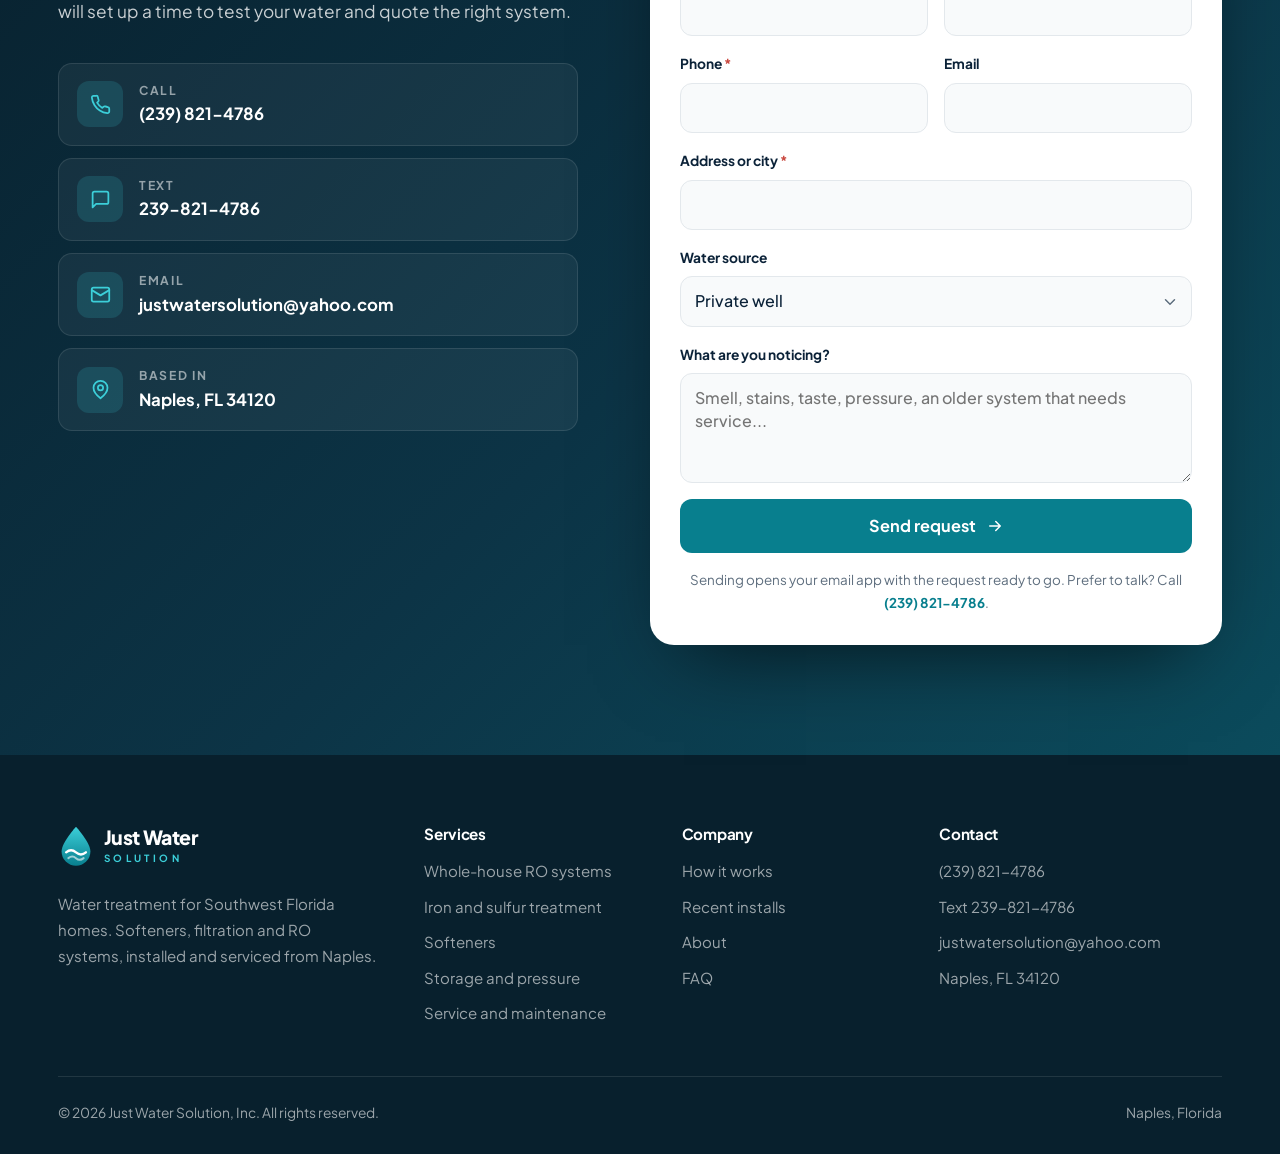
==== commit 82a11997: "Hero: water system framed on the right, plain wall behind the text Brian's main photo, straightened," ====
--- a/index.html
+++ b/index.html
@@ -14,7 +14,7 @@
   <link rel="preconnect" href="https://fonts.googleapis.com">
   <link rel="preconnect" href="https://fonts.gstatic.com" crossorigin>
   <link href="https://fonts.googleapis.com/css2?family=Plus+Jakarta+Sans:wght@400;500;600;700;800&display=swap" rel="stylesheet">
-  <link rel="stylesheet" href="assets/styles.css?v=5">
+  <link rel="stylesheet" href="assets/styles.css?v=6">
   <script>document.documentElement.classList.add('js')</script>
   <script type="application/ld+json">
   {
@@ -123,7 +123,7 @@
 
 <!-- Hero -->
 <section class="hero">
-  <img class="hero-bg" src="img/hero-tank-wall.jpg" alt="Whole-house water treatment system with a gray storage tank, filter tanks and 2 pressure tanks along the side of a white Florida home" width="2000" height="1500" fetchpriority="high">
+  <img class="hero-bg" src="img/hero-tank-wall.jpg" alt="Whole-house water treatment system with a gray storage tank, filter tanks and 2 pressure tanks along the side of a white Florida home" width="2400" height="1350" fetchpriority="high">
   <div class="container">
     <div class="hero-copy">
       <span class="label">Water treatment · Naples, FL</span>
@@ -534,6 +534,6 @@
   <a class="btn btn--teal" href="#contact">Get a quote</a>
 </div>
 
-<script src="assets/site.js?v=5"></script>
+<script src="assets/site.js?v=6"></script>
 </body>
 </html>
--- a/assets/styles.css
+++ b/assets/styles.css
@@ -118,7 +118,7 @@
 
 /* ---------- Hero ---------- */
 .hero { position: relative; min-height: clamp(580px, 84vh, 780px); display: flex; align-items: center; color: var(--white); overflow: hidden; background: var(--deep-2); }
-.hero-bg { position: absolute; inset: 0; width: 100%; height: 100%; object-fit: cover; object-position: 70% 55%; }
+.hero-bg { position: absolute; inset: 0; width: 100%; height: 100%; object-fit: cover; object-position: 70% 50%; }
 .hero::before {
   content: ""; position: absolute; inset: 0; z-index: 1;
   background: linear-gradient(90deg, rgba(6,24,36,.92) 0%, rgba(6,24,36,.78) 38%, rgba(6,24,36,.25) 70%, rgba(6,24,36,.05) 100%);
@@ -392,7 +392,7 @@
   .mobile-nav { padding: 8px 16px 22px; }
   .hero { min-height: 640px; align-items: flex-end; }
   .hero::before { background: linear-gradient(180deg, rgba(6,24,36,.35) 0%, rgba(6,24,36,.72) 26%, rgba(6,24,36,.93) 60%); }
-  .hero-bg { object-position: 60% 30%; }
+  .hero-bg { object-position: 80% 50%; }
   .hero .container { padding-top: 180px; padding-bottom: 76px; }
   .hero-actions .btn { flex: 1 1 100%; }
   .hero-facts { flex-direction: column; gap: 12px; margin-top: 32px; padding-top: 22px; }
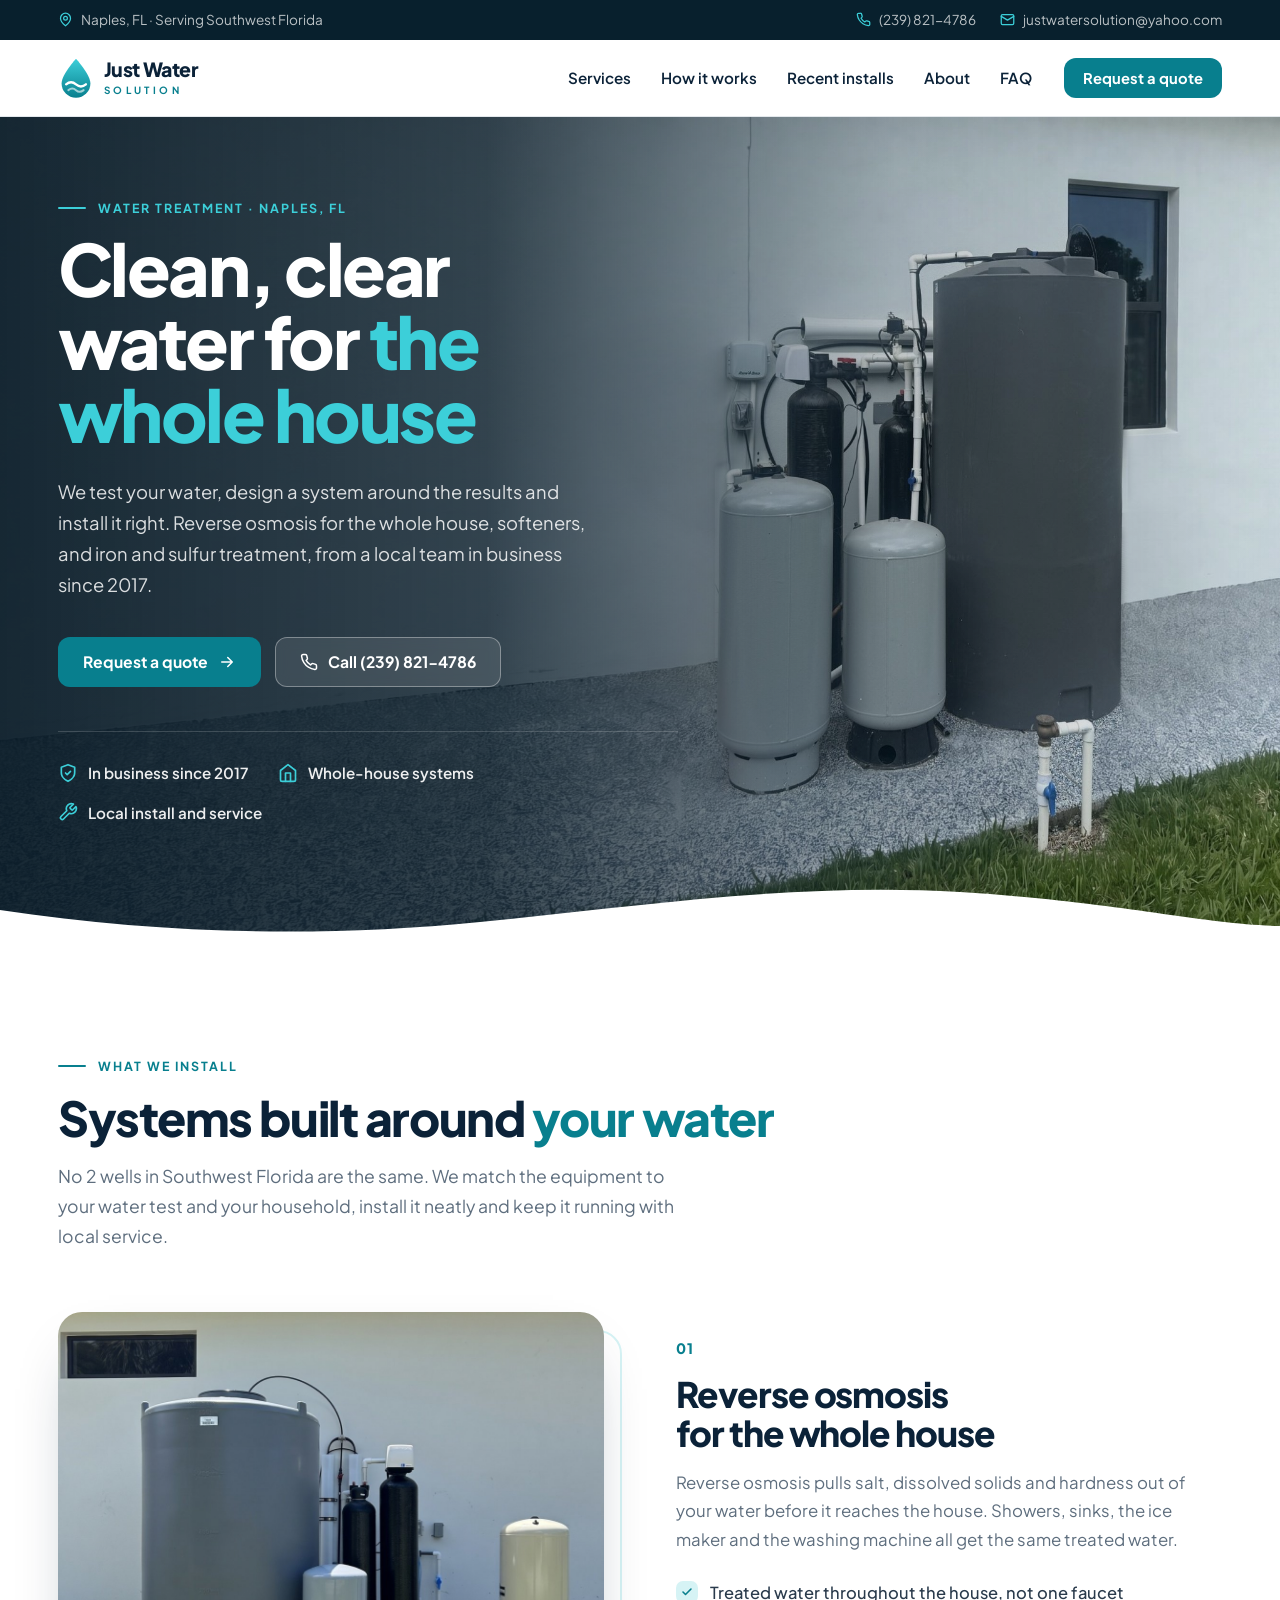
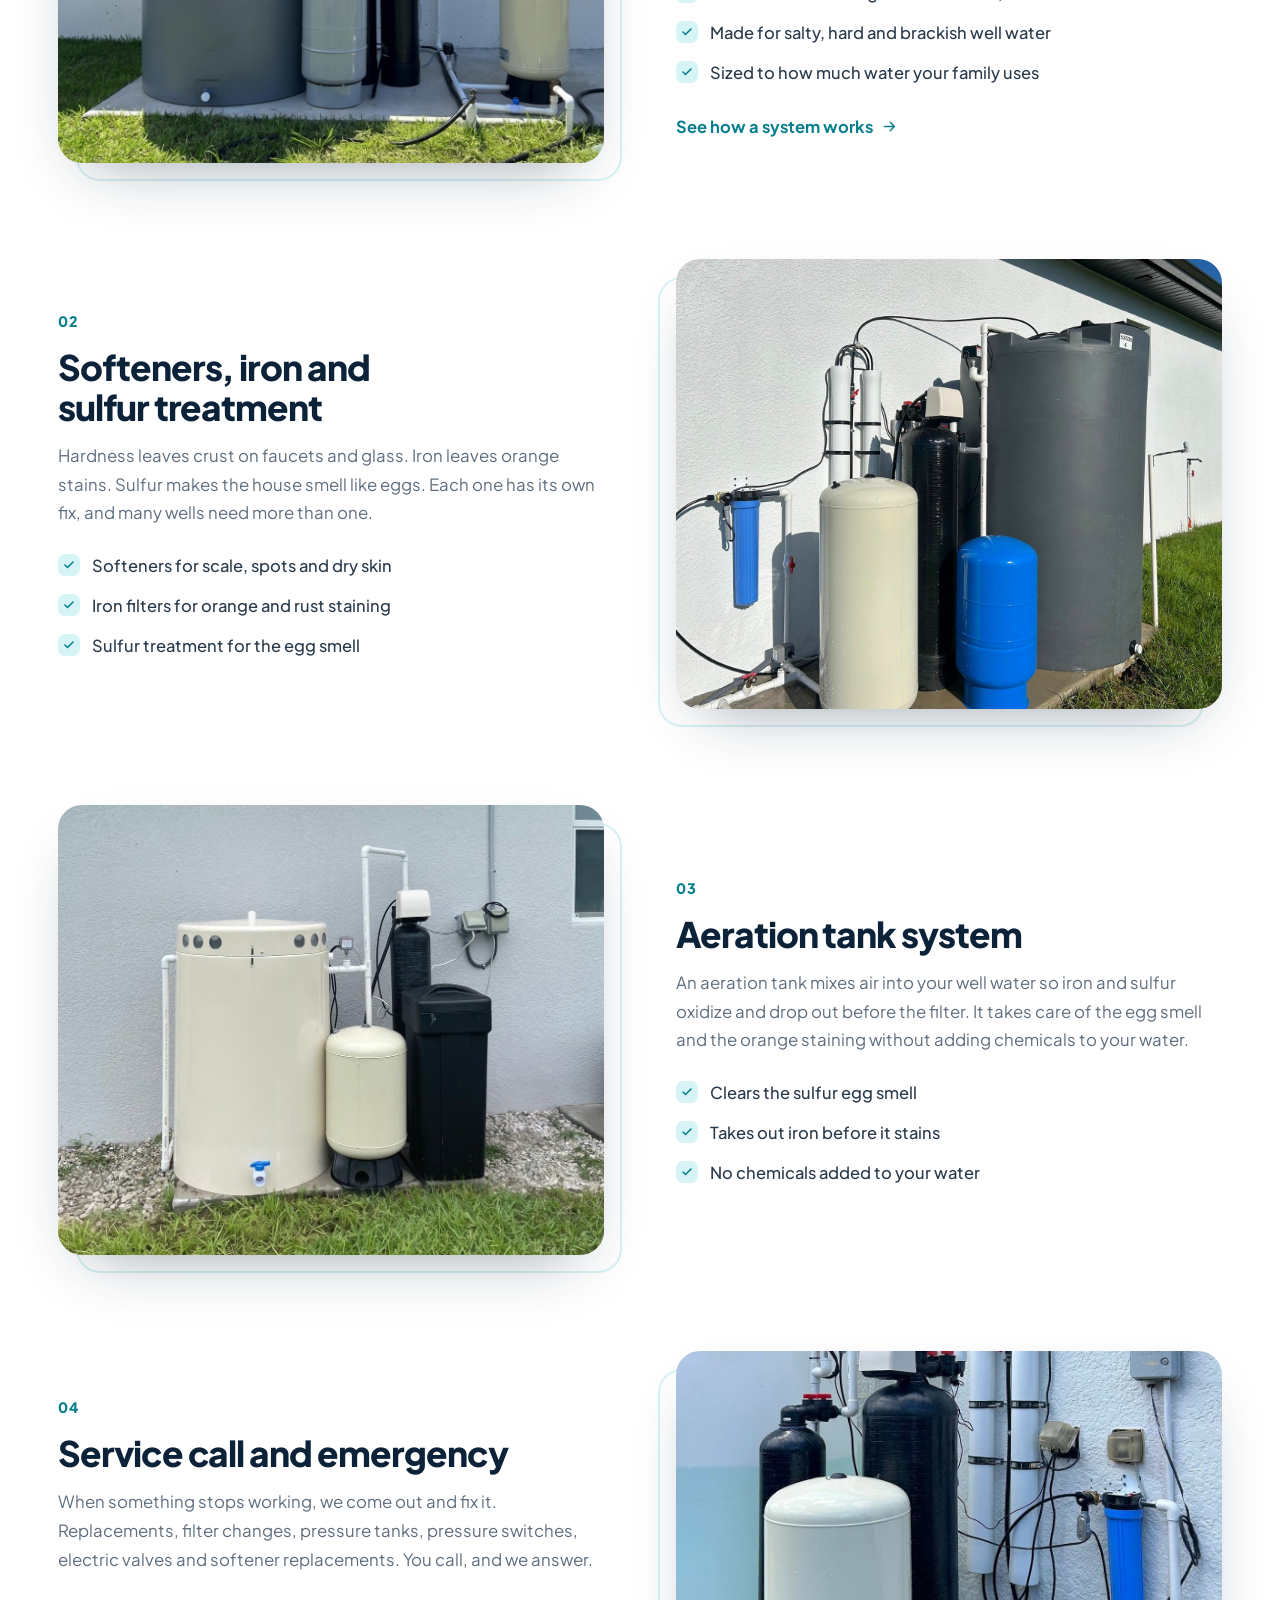
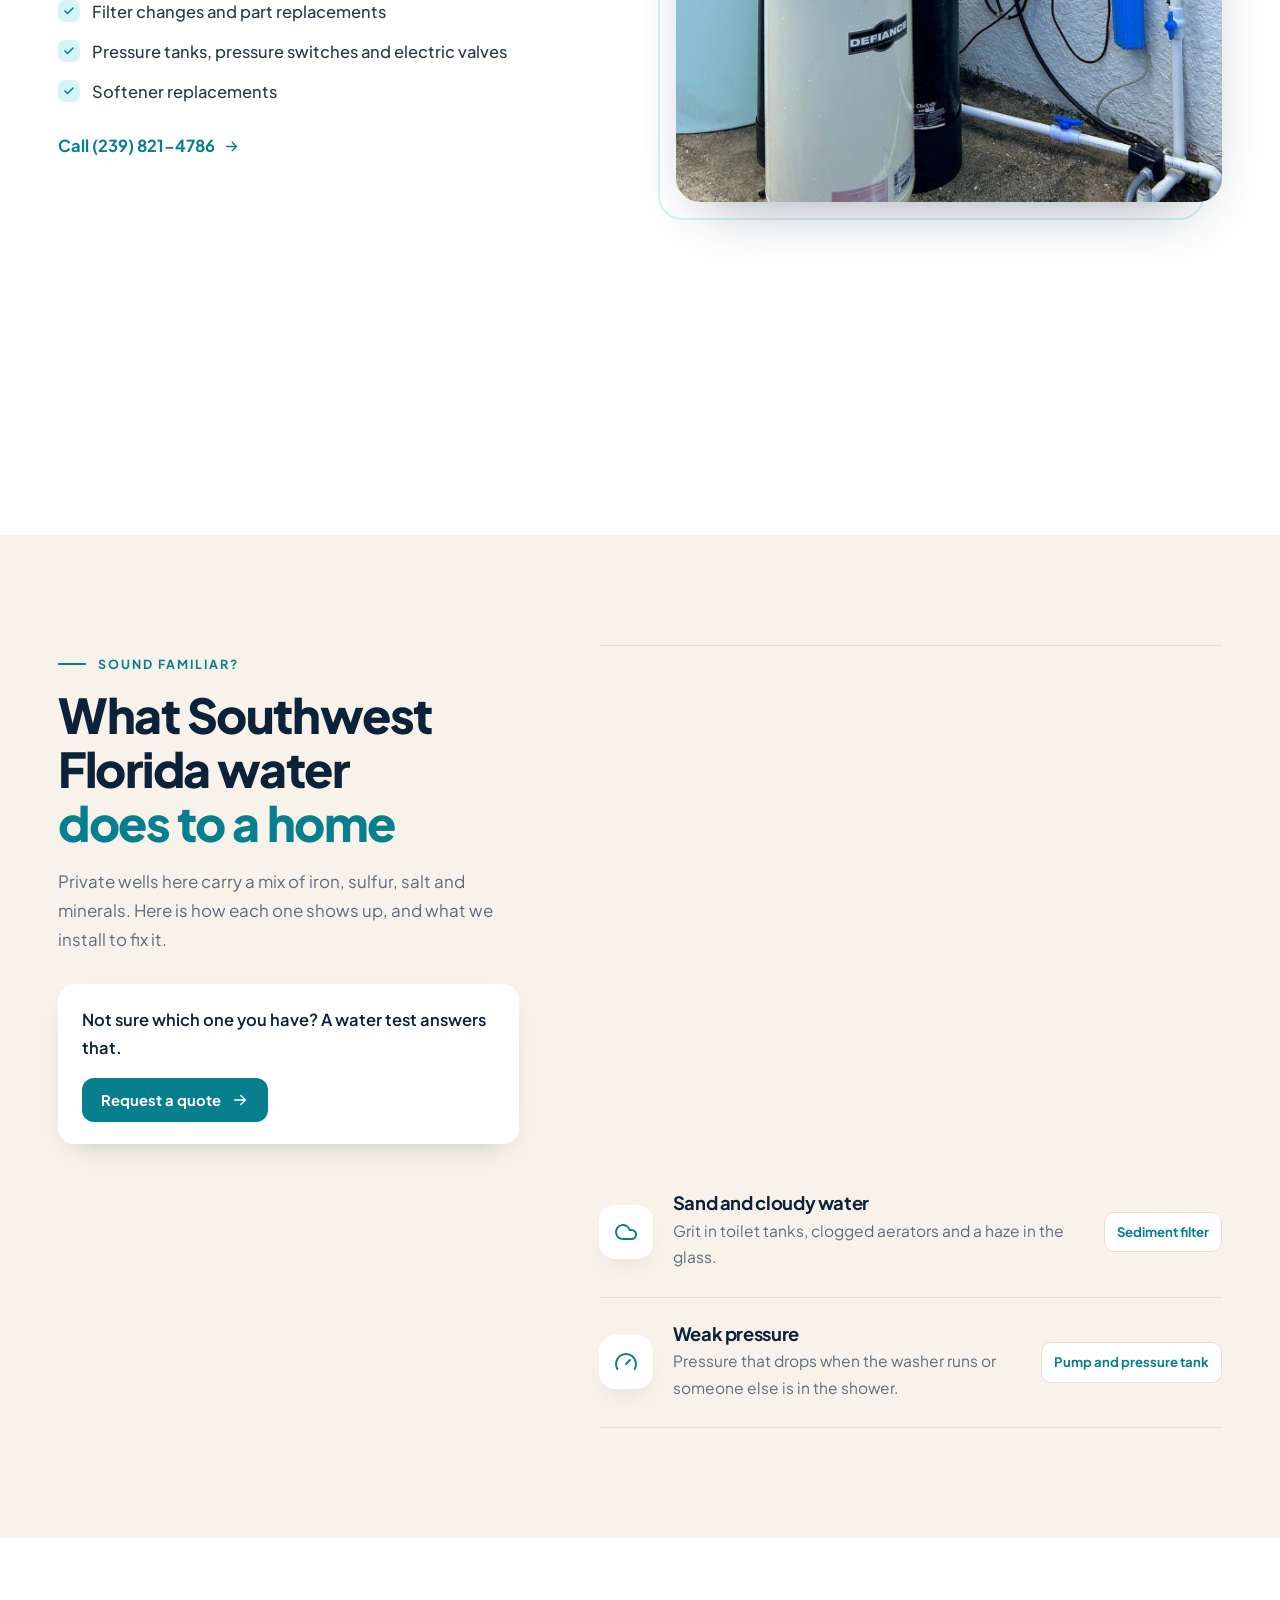
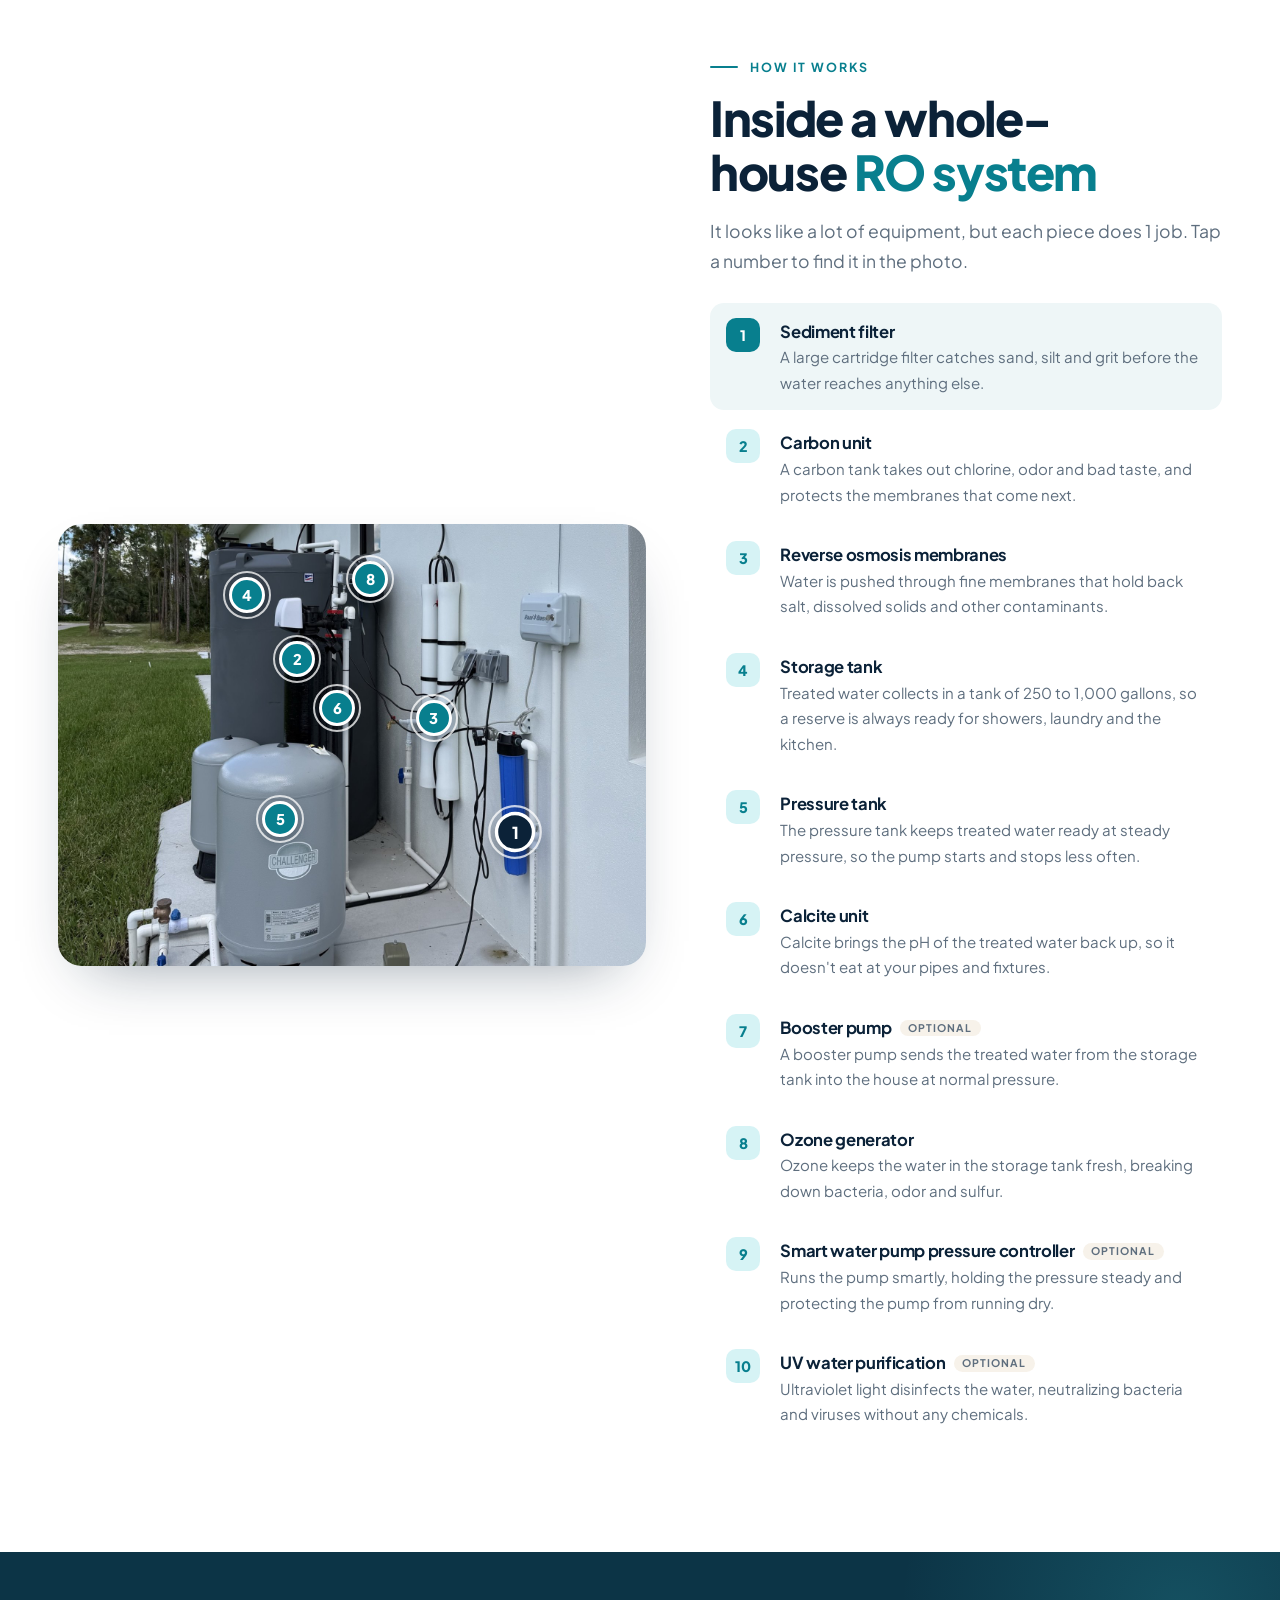
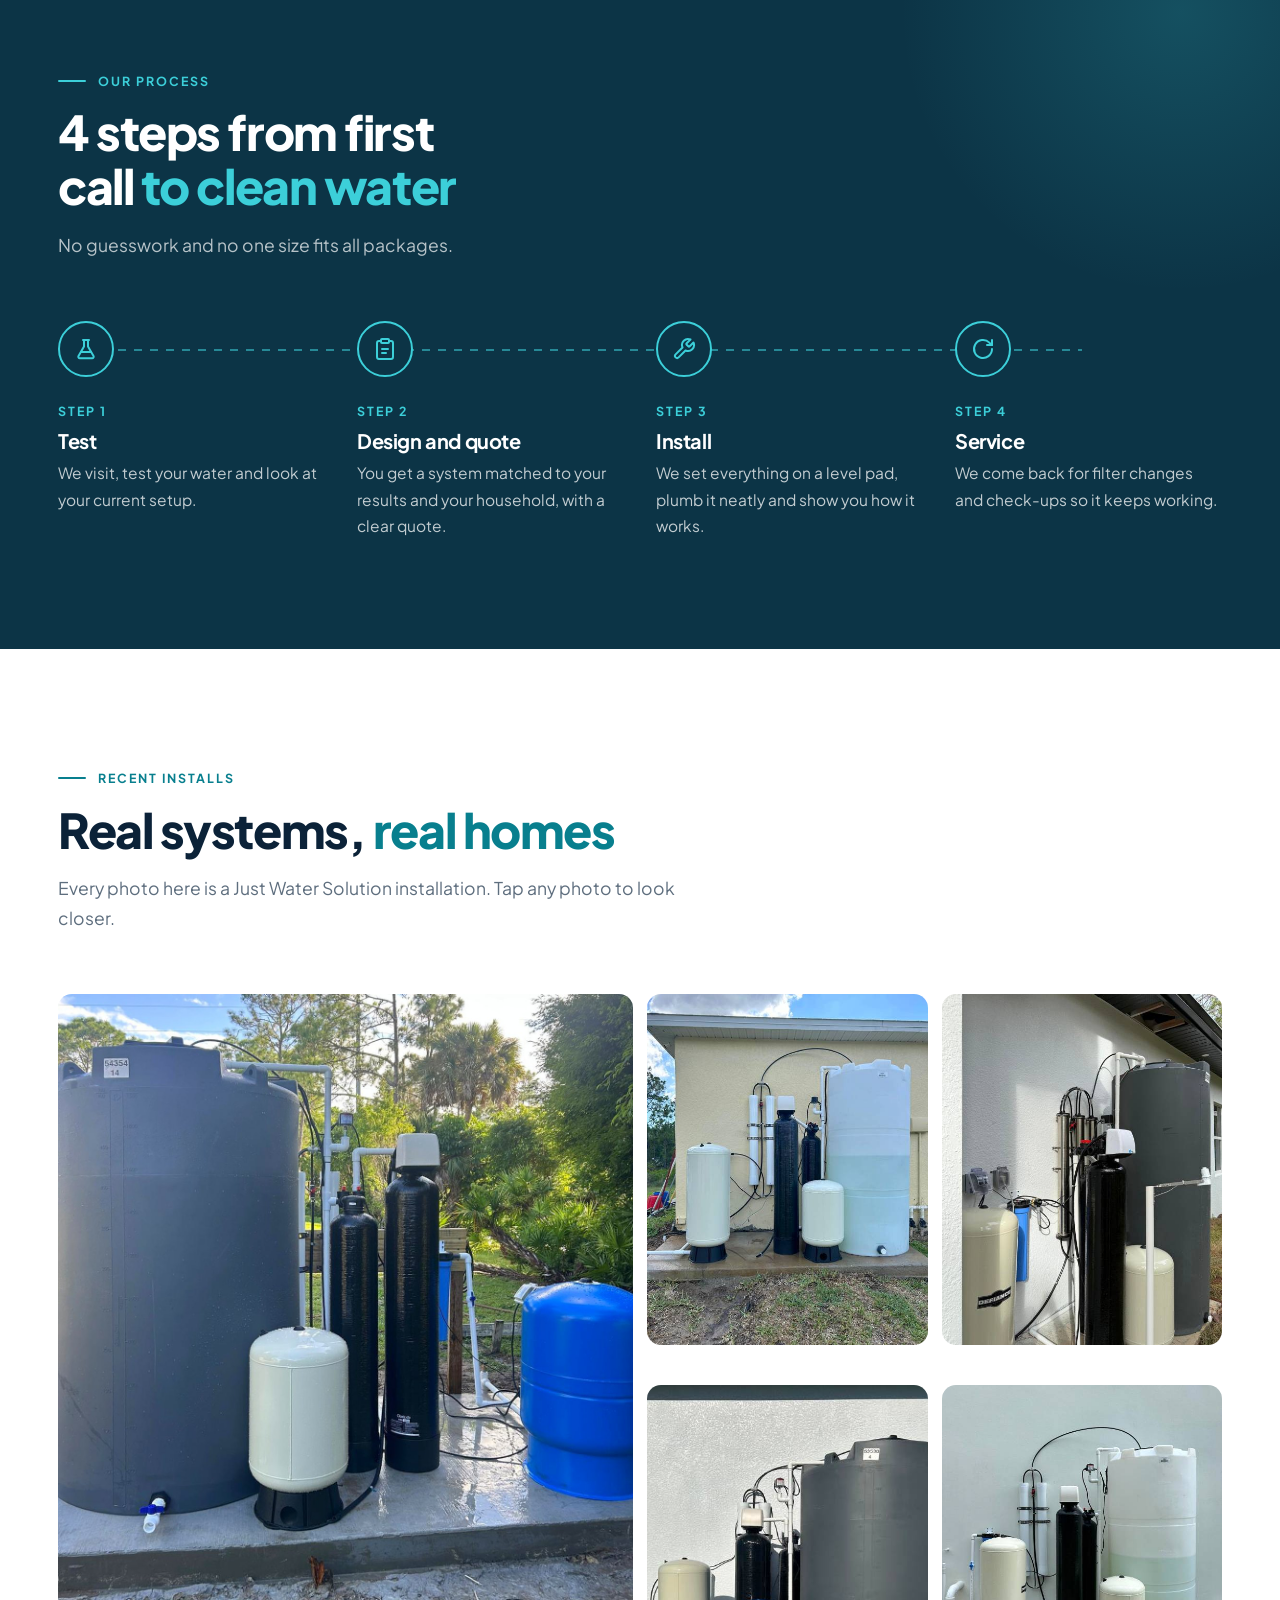
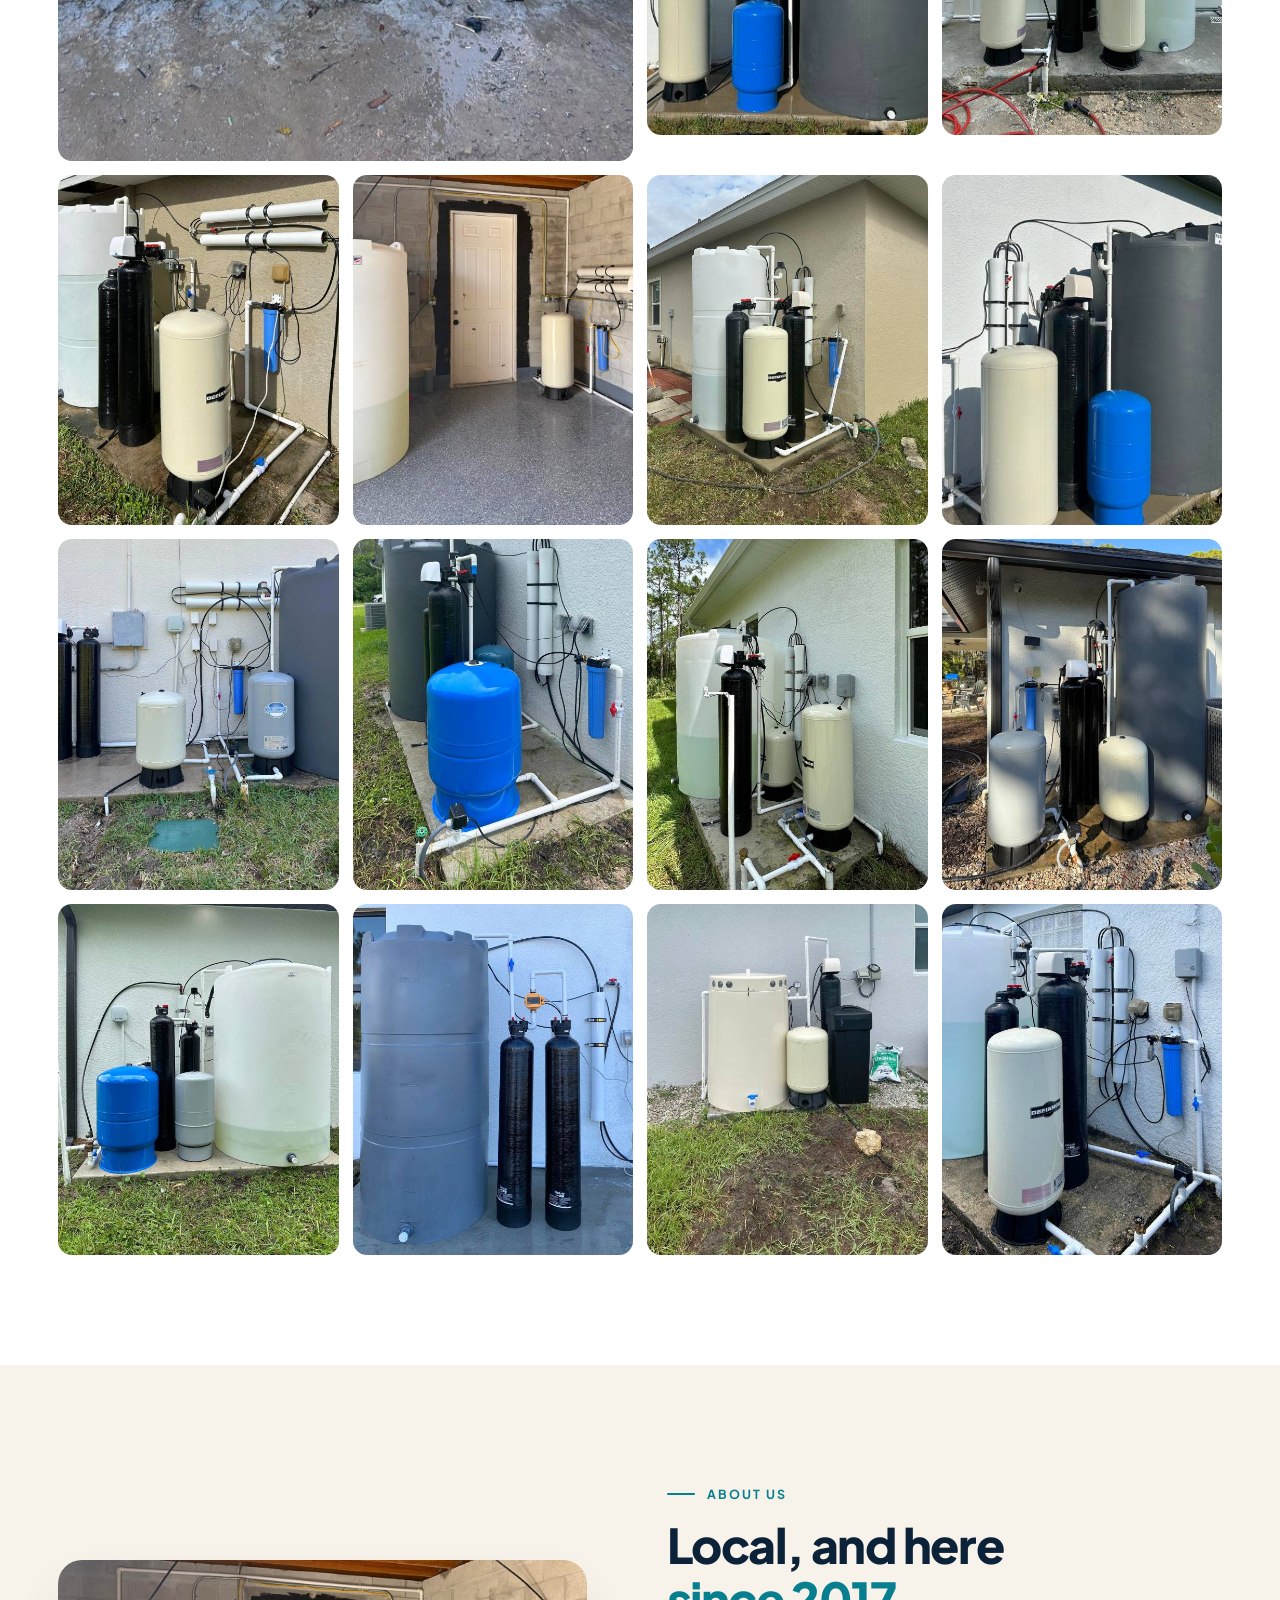
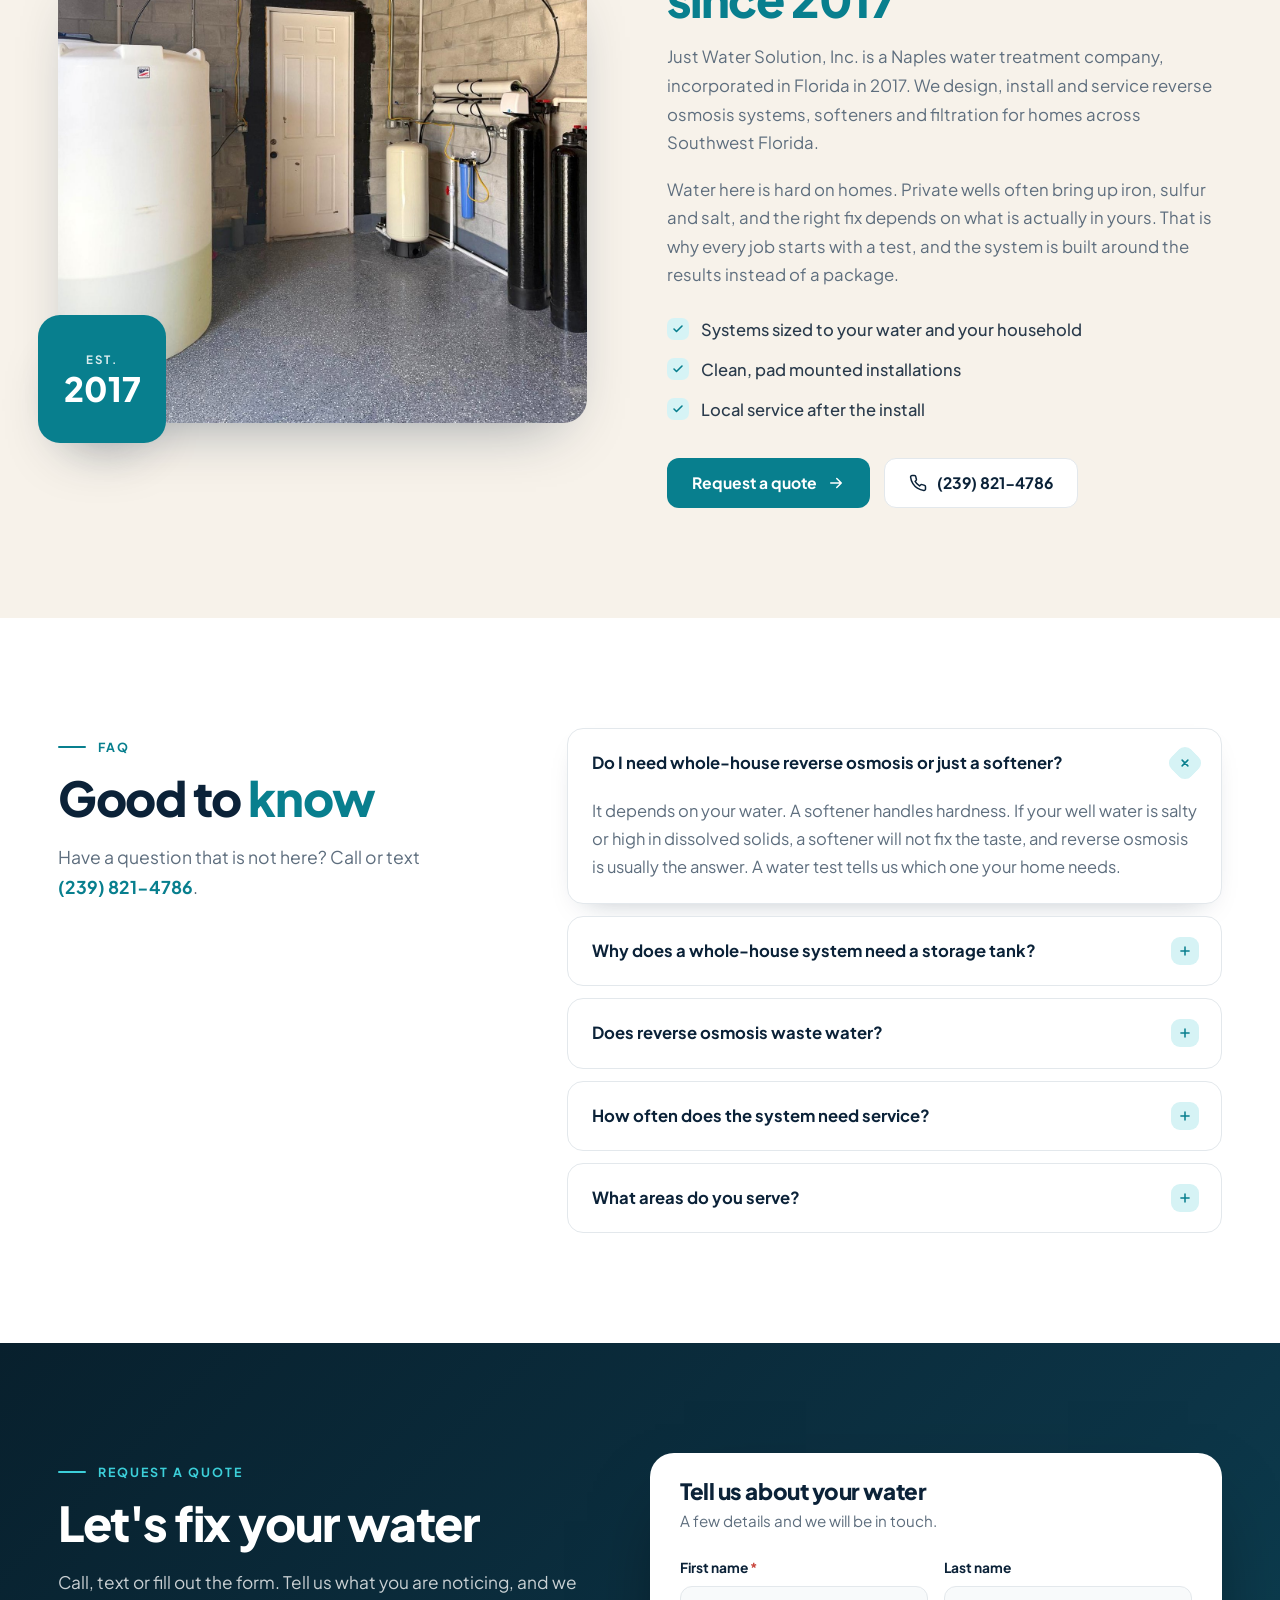
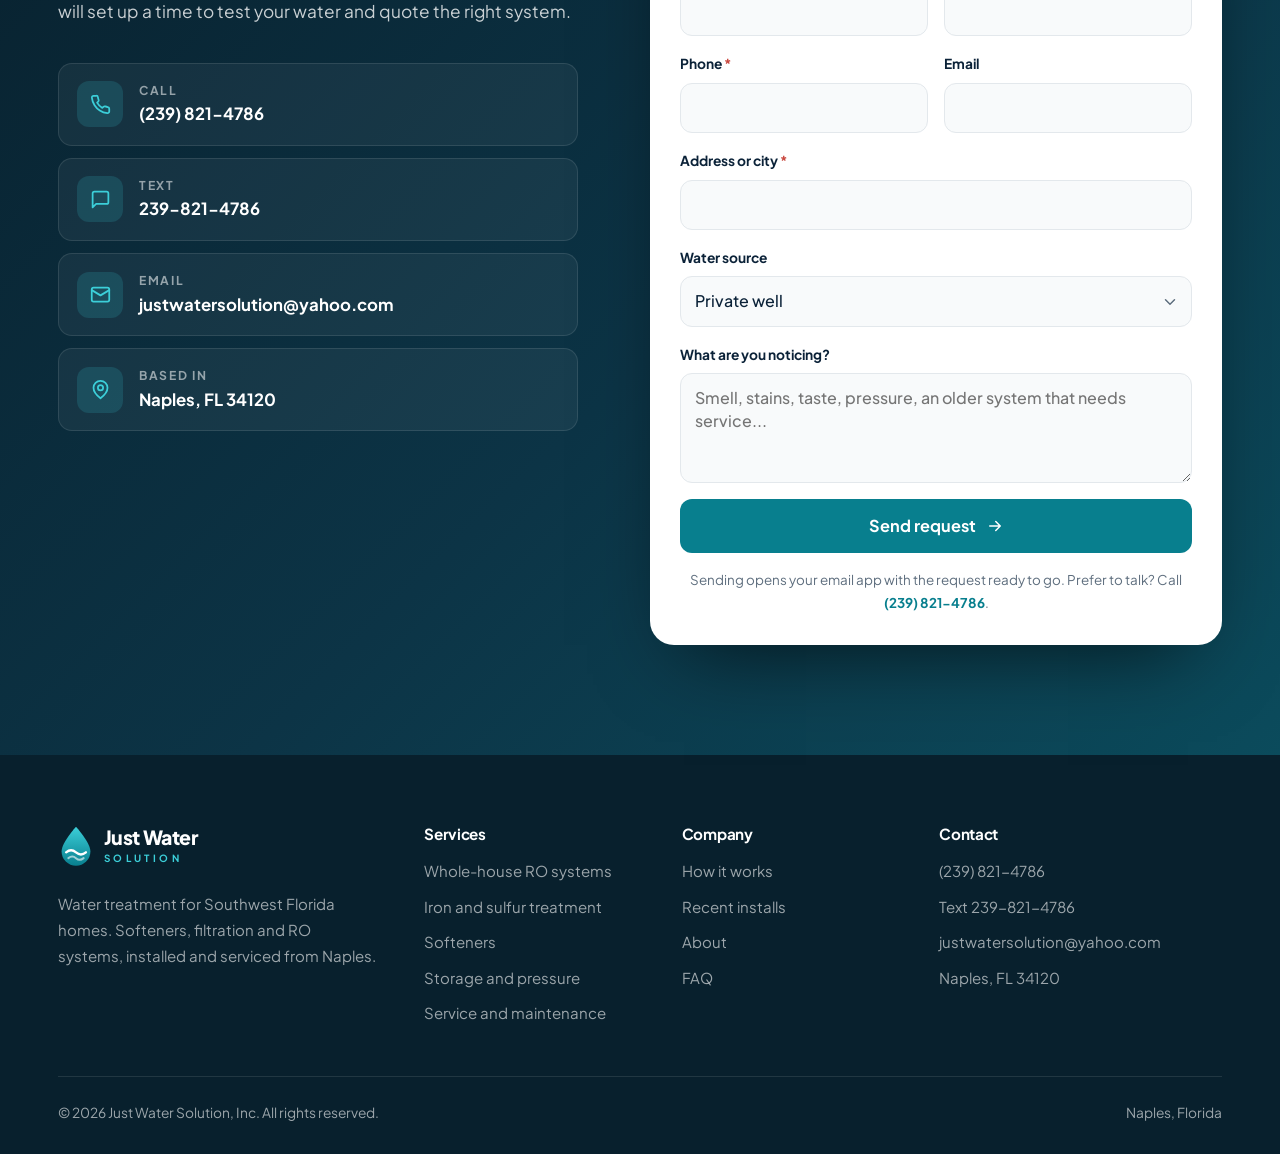
==== commit 203a14e3: "Hero: system further right (64 to 87 percent), new file name Widened the plain wall on the left to a" ====
--- a/index.html
+++ b/index.html
@@ -9,12 +9,12 @@
   <meta property="og:type" content="website">
   <meta property="og:title" content="Just Water Solution | Water Treatment in Naples, FL">
   <meta property="og:description" content="Clean, clear water for the whole house. Tested, designed and installed by a Naples team since 2017.">
-  <meta property="og:image" content="img/hero-tank-wall.jpg">
+  <meta property="og:image" content="img/hero-water-system.jpg">
   <link rel="icon" href="data:image/svg+xml,%3Csvg xmlns='http://www.w3.org/2000/svg' viewBox='0 0 40 46'%3E%3Cpath d='M20 1.5S4 19 4 29a16 16 0 0 0 32 0C36 19 20 1.5 20 1.5Z' fill='%23087f8e'/%3E%3Cpath d='M9 30c3.5-3 7.5-3 11 0s7.5 3 11 0' stroke='%23fff' stroke-width='3' fill='none' stroke-linecap='round'/%3E%3C/svg%3E">
   <link rel="preconnect" href="https://fonts.googleapis.com">
   <link rel="preconnect" href="https://fonts.gstatic.com" crossorigin>
   <link href="https://fonts.googleapis.com/css2?family=Plus+Jakarta+Sans:wght@400;500;600;700;800&display=swap" rel="stylesheet">
-  <link rel="stylesheet" href="assets/styles.css?v=6">
+  <link rel="stylesheet" href="assets/styles.css?v=7">
   <script>document.documentElement.classList.add('js')</script>
   <script type="application/ld+json">
   {
@@ -25,7 +25,7 @@
     "telephone": "+1-239-821-4786",
     "email": "justwatersolution@yahoo.com",
     "foundingDate": "2017",
-    "image": "img/hero-tank-wall.jpg",
+    "image": "img/hero-water-system.jpg",
     "address": {
       "@type": "PostalAddress",
       "addressLocality": "Naples",
@@ -123,7 +123,7 @@
 
 <!-- Hero -->
 <section class="hero">
-  <img class="hero-bg" src="img/hero-tank-wall.jpg" alt="Whole-house water treatment system with a gray storage tank, filter tanks and 2 pressure tanks along the side of a white Florida home" width="2400" height="1350" fetchpriority="high">
+  <img class="hero-bg" src="img/hero-water-system.jpg" alt="Whole-house water treatment system with a gray storage tank, filter tanks and 2 pressure tanks along the side of a white Florida home" width="2880" height="1309" fetchpriority="high">
   <div class="container">
     <div class="hero-copy">
       <span class="label">Water treatment · Naples, FL</span>
@@ -534,6 +534,6 @@
   <a class="btn btn--teal" href="#contact">Get a quote</a>
 </div>
 
-<script src="assets/site.js?v=6"></script>
+<script src="assets/site.js?v=7"></script>
 </body>
 </html>
--- a/assets/styles.css
+++ b/assets/styles.css
@@ -118,7 +118,7 @@
 
 /* ---------- Hero ---------- */
 .hero { position: relative; min-height: clamp(580px, 84vh, 780px); display: flex; align-items: center; color: var(--white); overflow: hidden; background: var(--deep-2); }
-.hero-bg { position: absolute; inset: 0; width: 100%; height: 100%; object-fit: cover; object-position: 70% 50%; }
+.hero-bg { position: absolute; inset: 0; width: 100%; height: 100%; object-fit: cover; object-position: 85% 50%; }
 .hero::before {
   content: ""; position: absolute; inset: 0; z-index: 1;
   background: linear-gradient(90deg, rgba(6,24,36,.92) 0%, rgba(6,24,36,.78) 38%, rgba(6,24,36,.25) 70%, rgba(6,24,36,.05) 100%);
@@ -392,7 +392,7 @@
   .mobile-nav { padding: 8px 16px 22px; }
   .hero { min-height: 640px; align-items: flex-end; }
   .hero::before { background: linear-gradient(180deg, rgba(6,24,36,.35) 0%, rgba(6,24,36,.72) 26%, rgba(6,24,36,.93) 60%); }
-  .hero-bg { object-position: 80% 50%; }
+  .hero-bg { object-position: 83% 50%; }
   .hero .container { padding-top: 180px; padding-bottom: 76px; }
   .hero-actions .btn { flex: 1 1 100%; }
   .hero-facts { flex-direction: column; gap: 12px; margin-top: 32px; padding-top: 22px; }
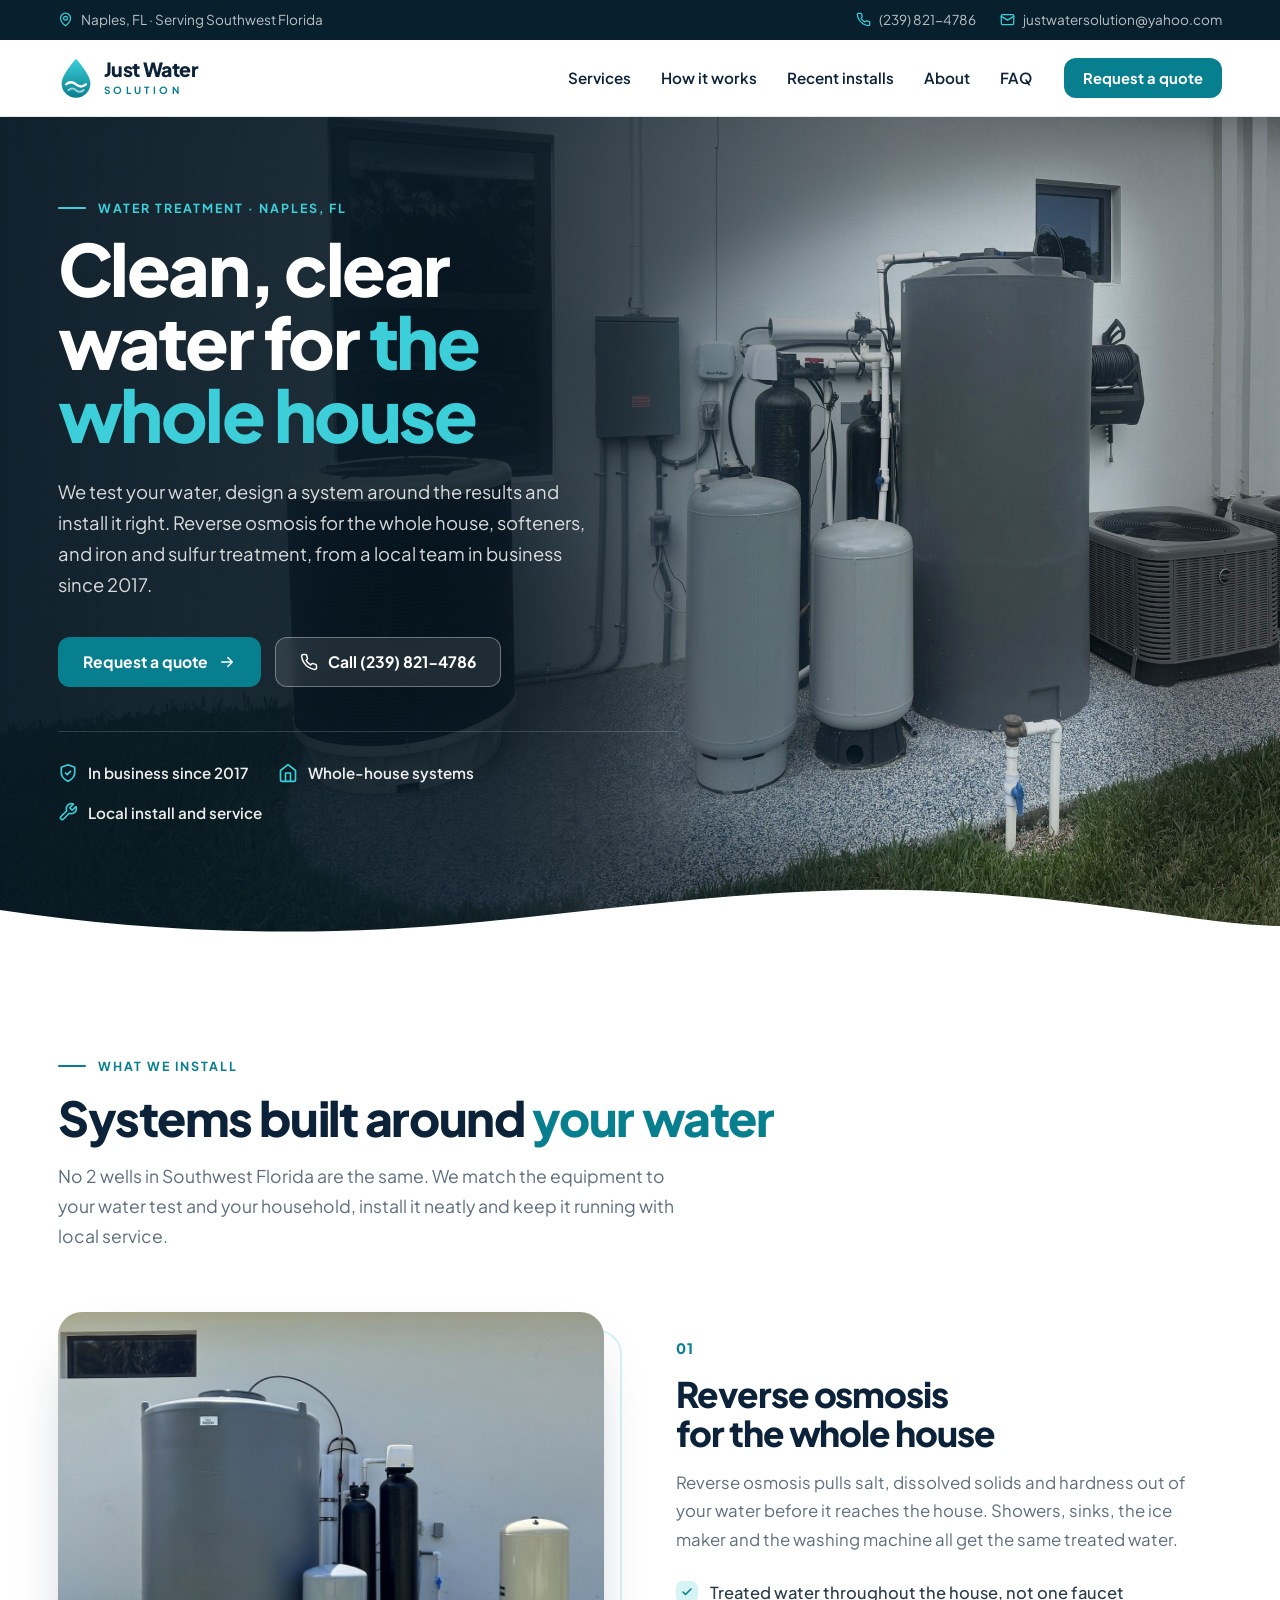
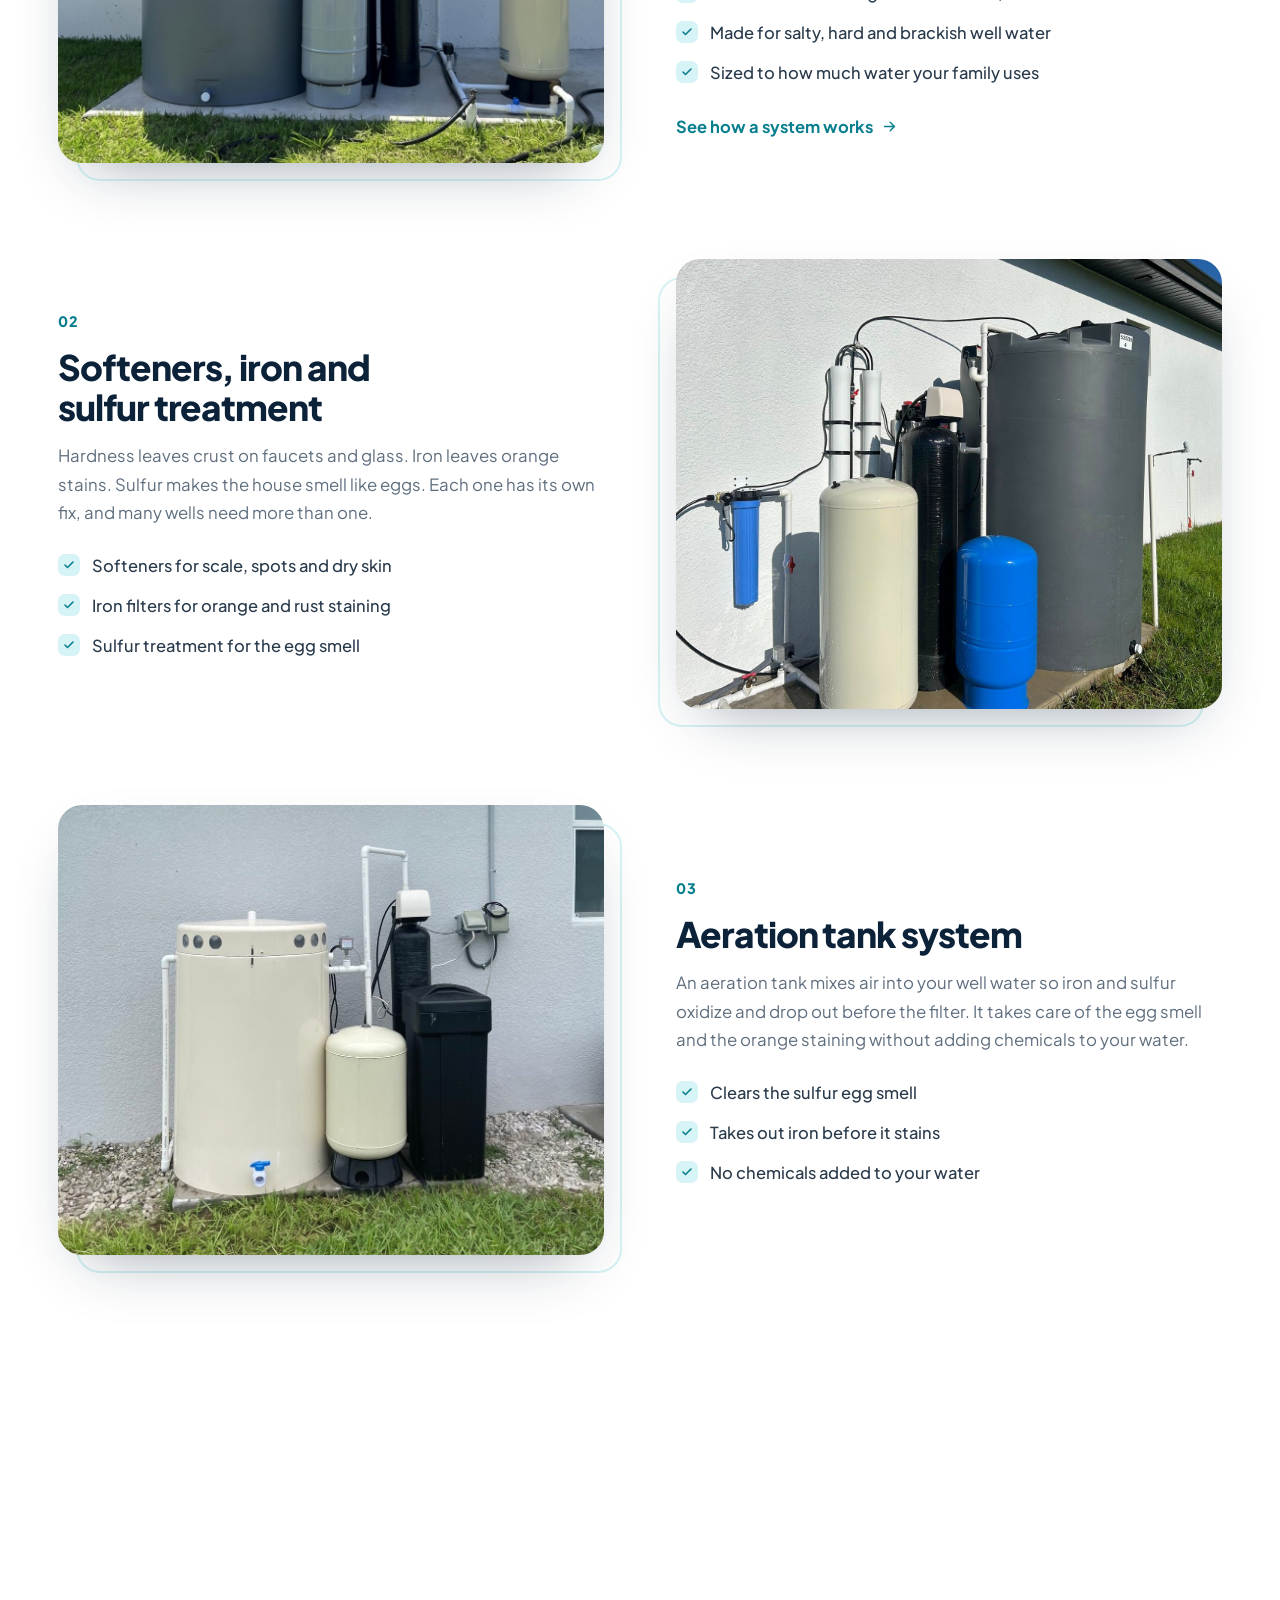
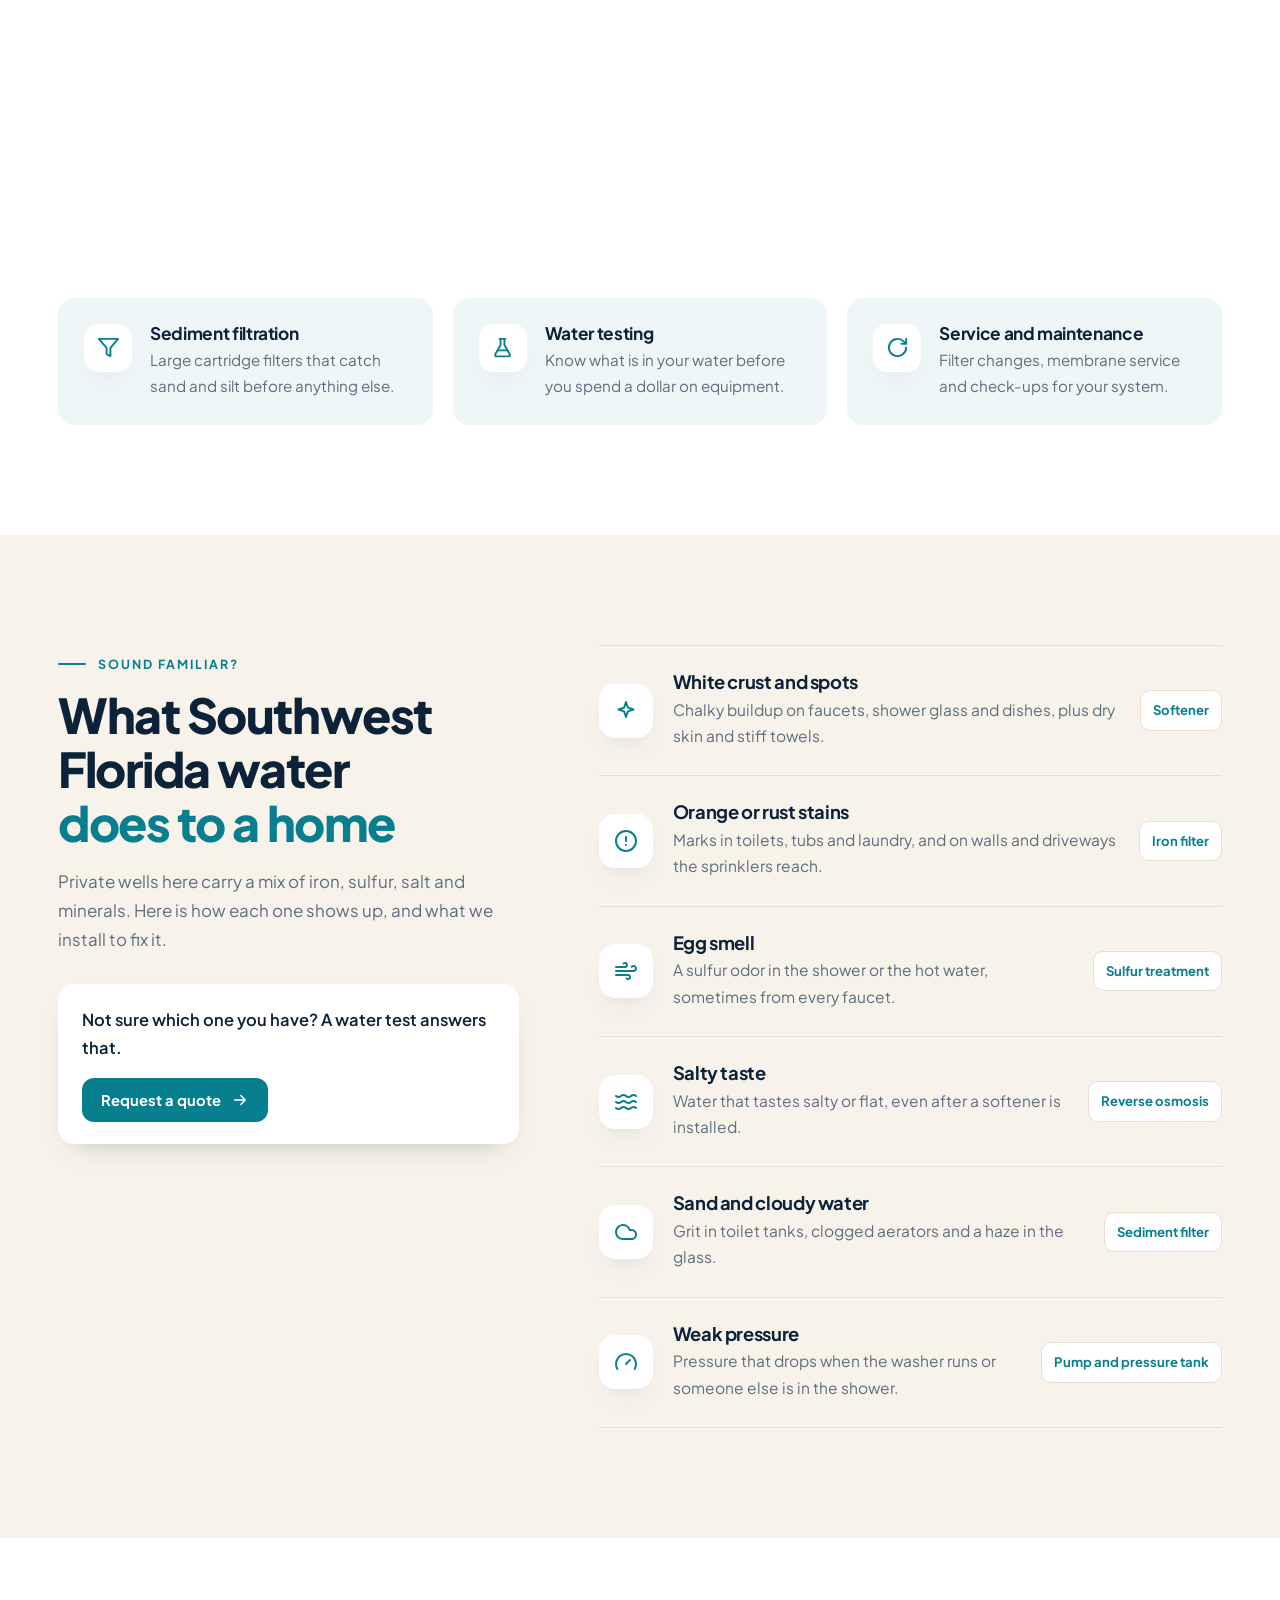
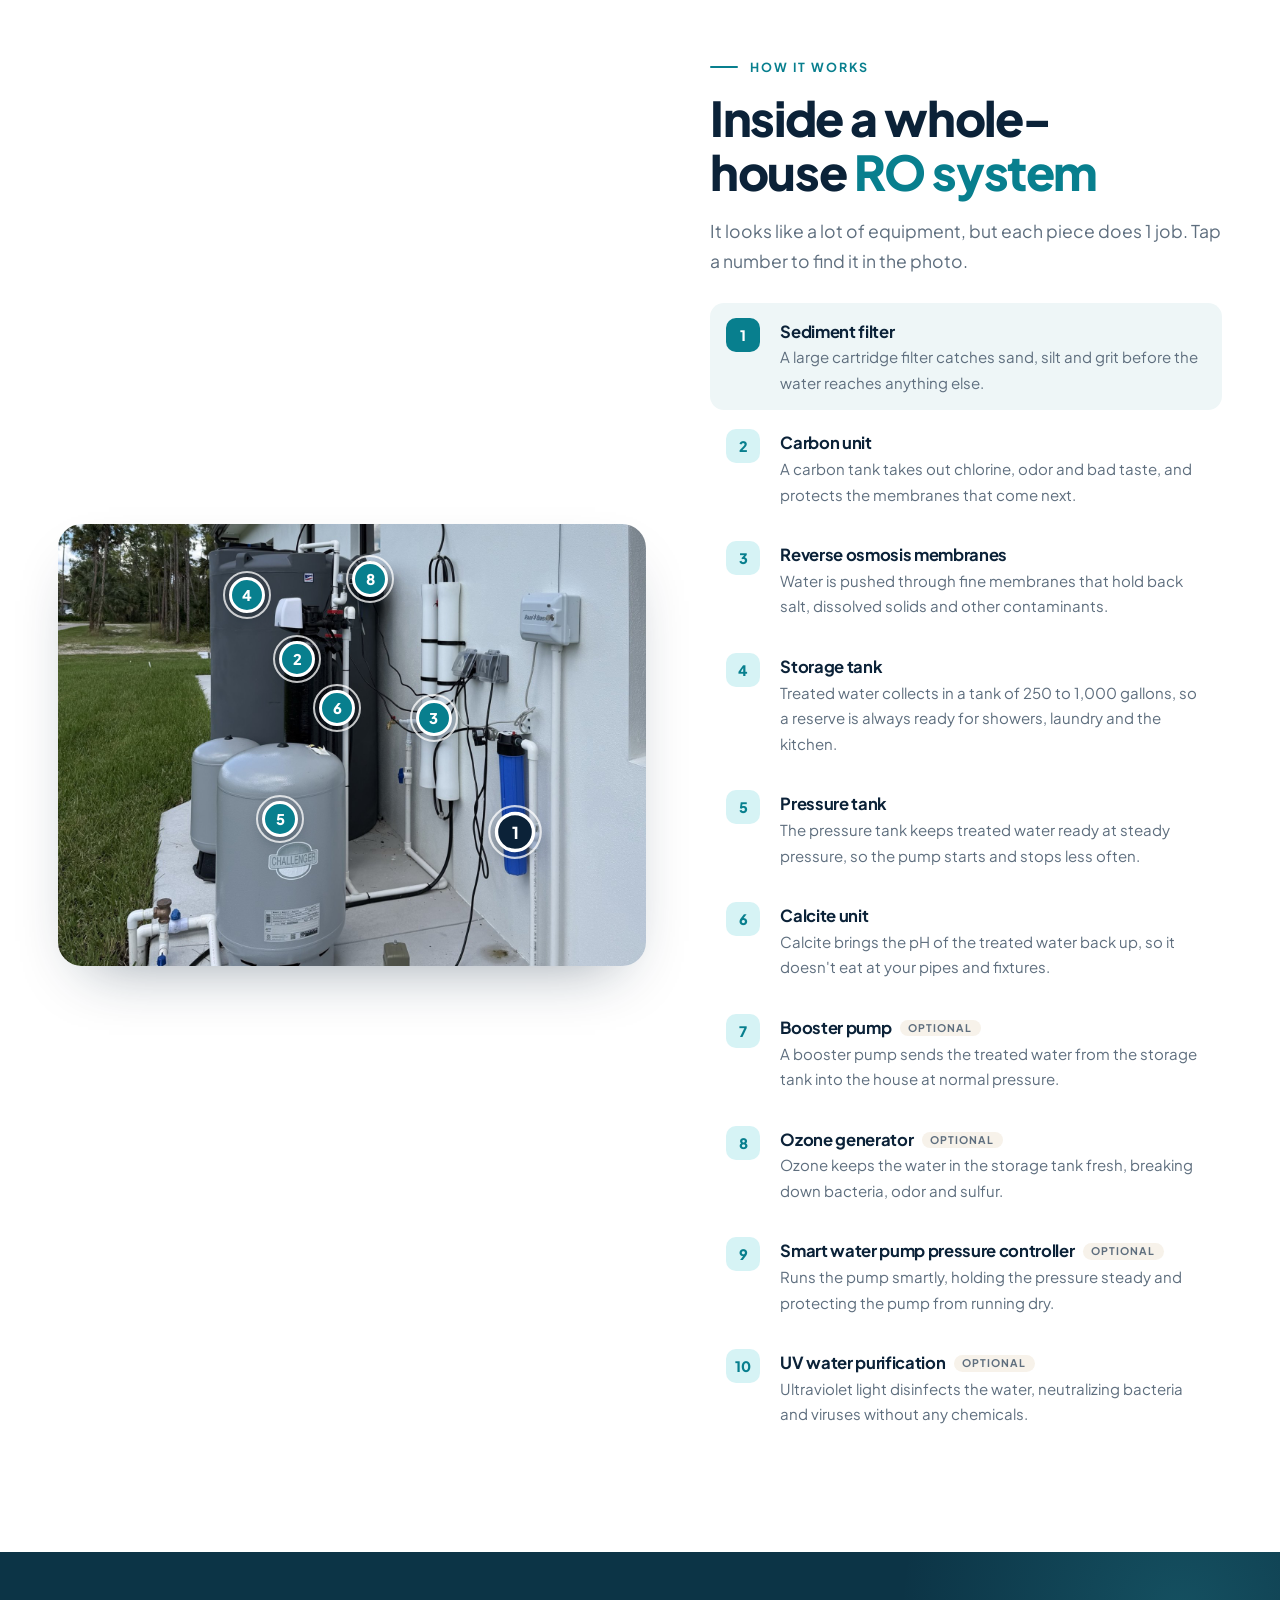
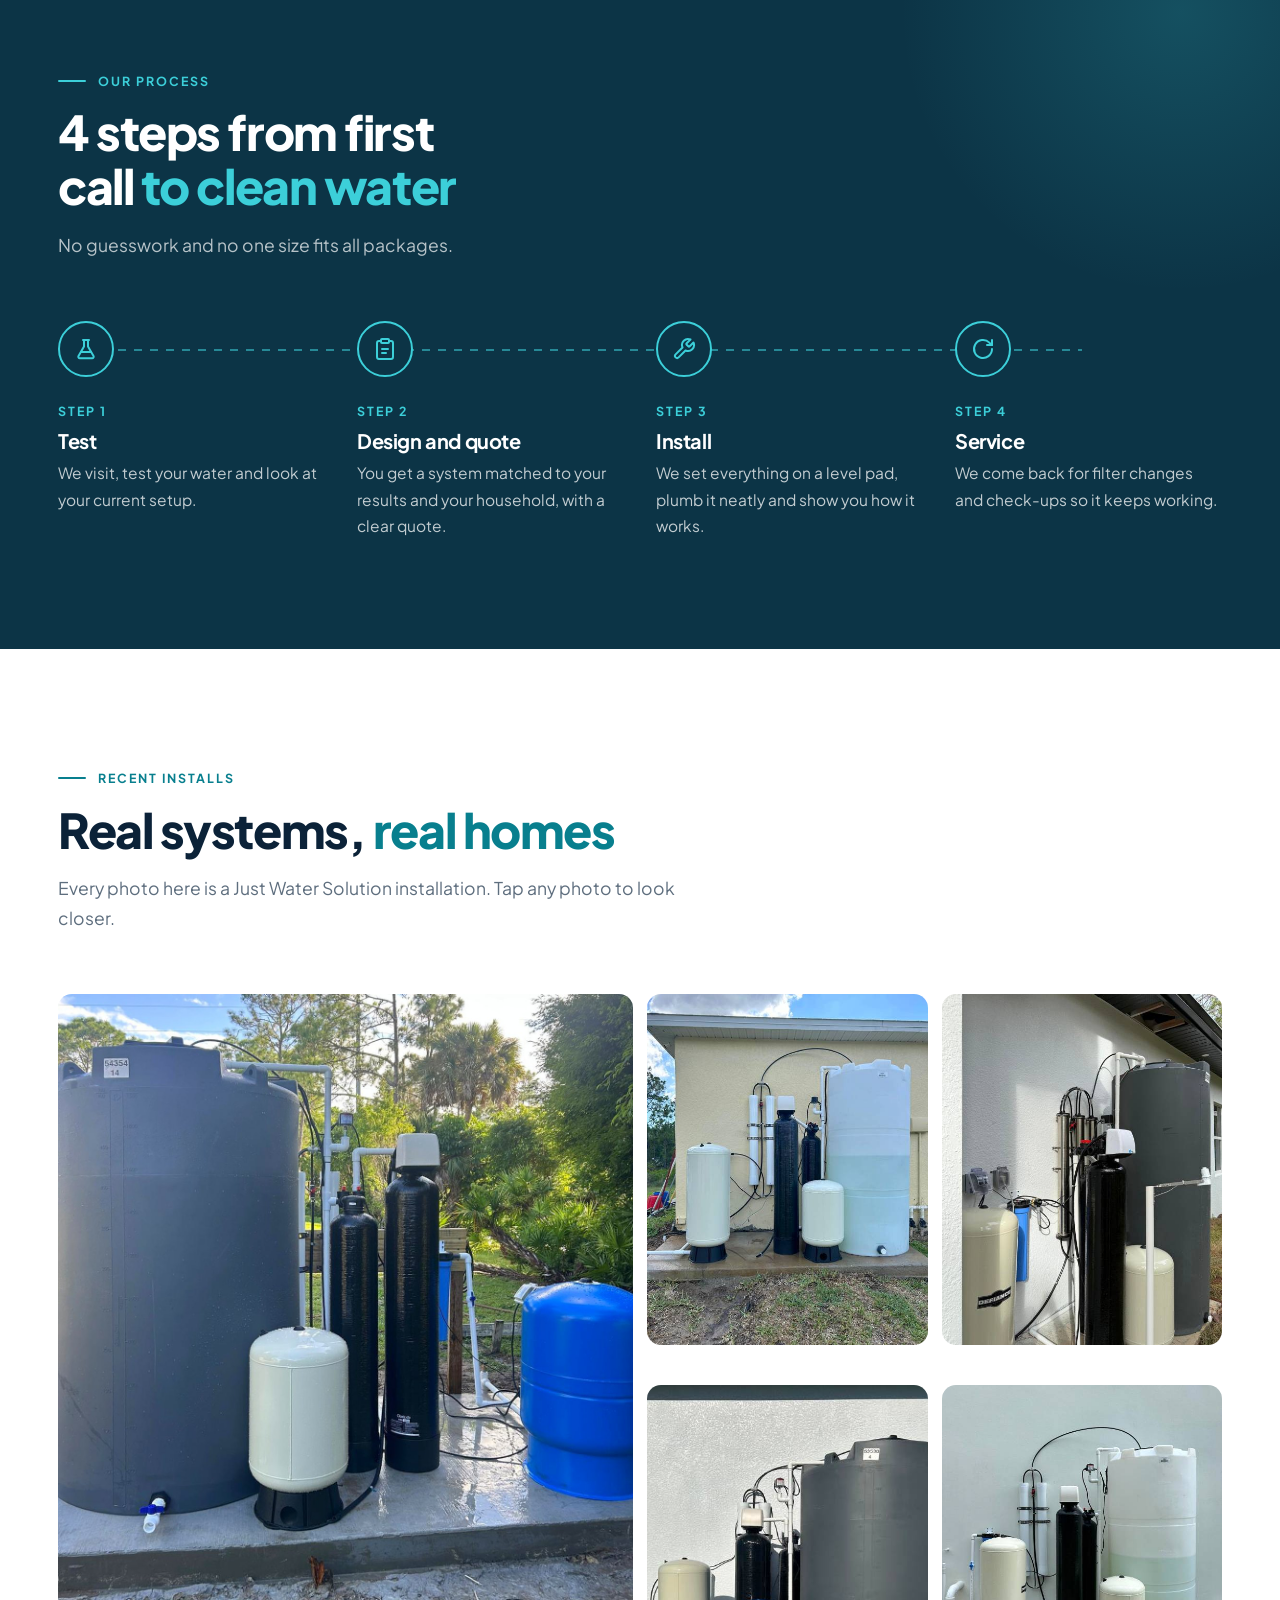
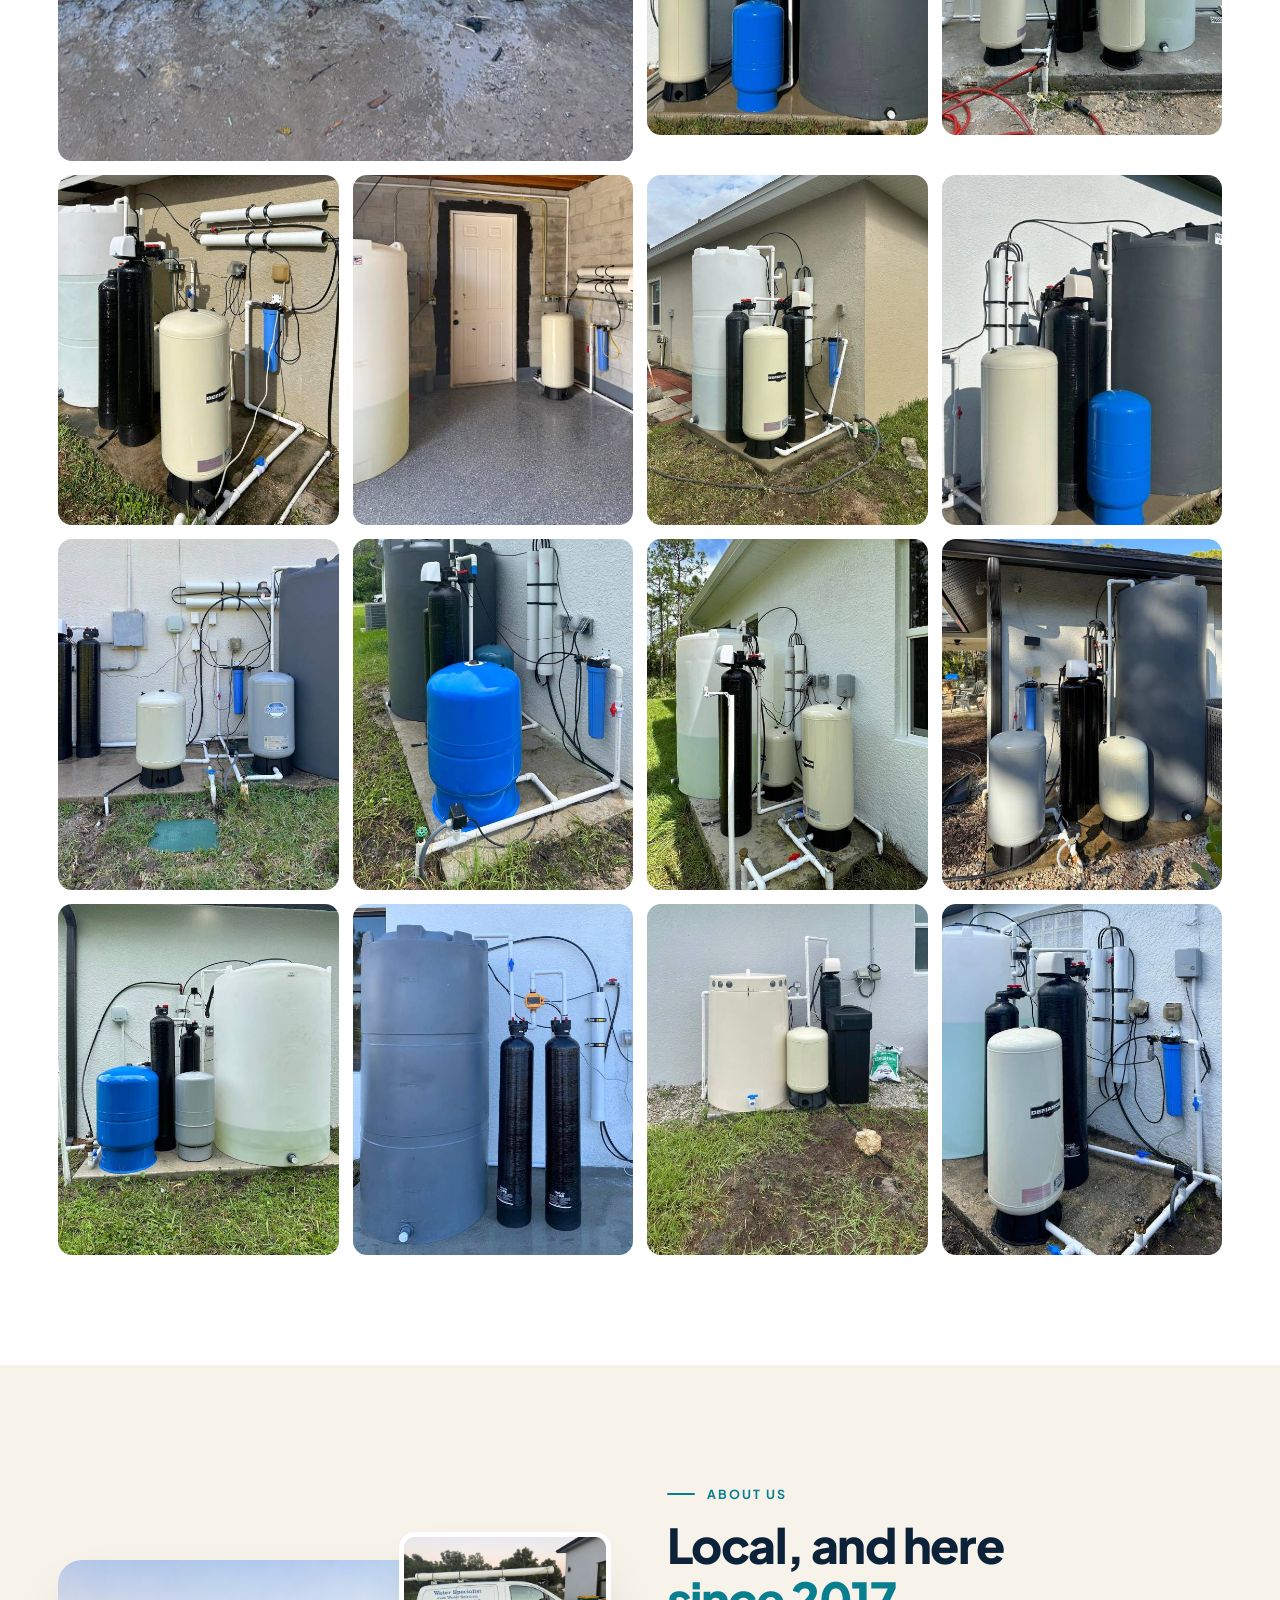
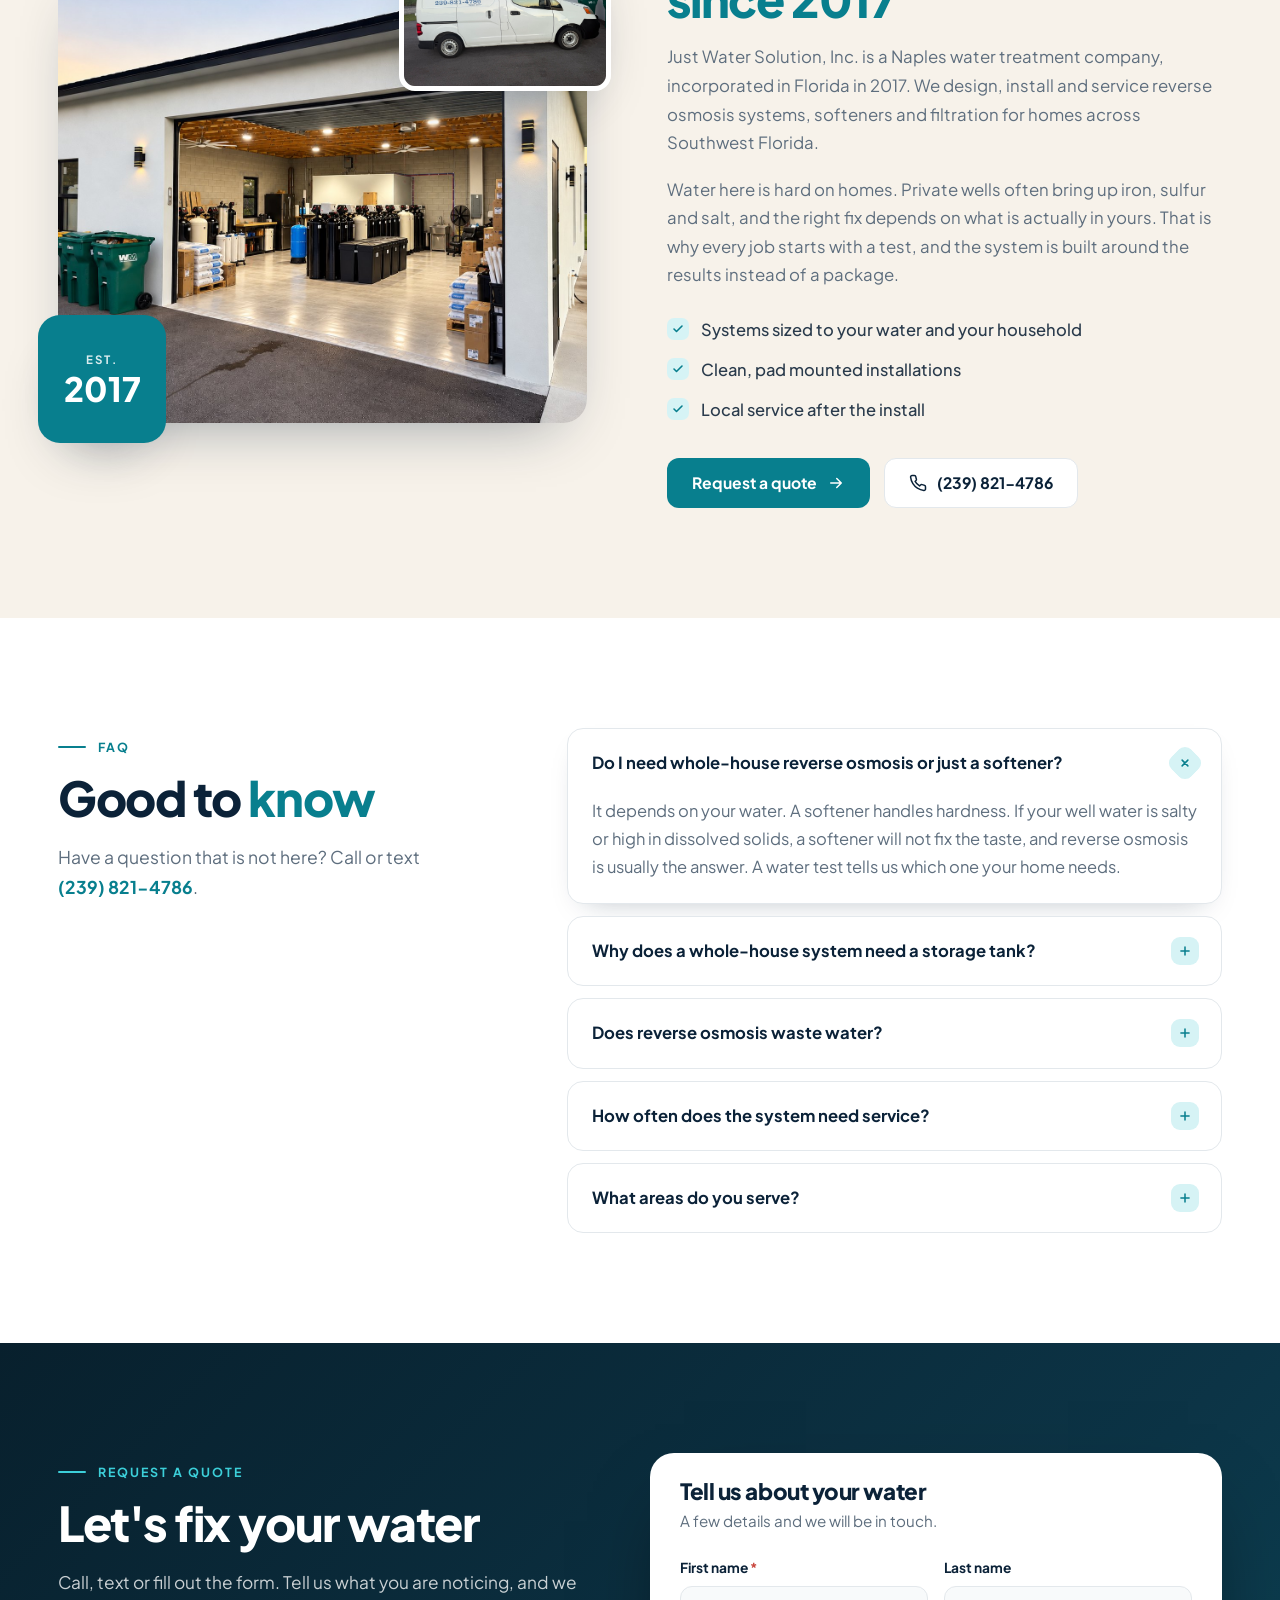
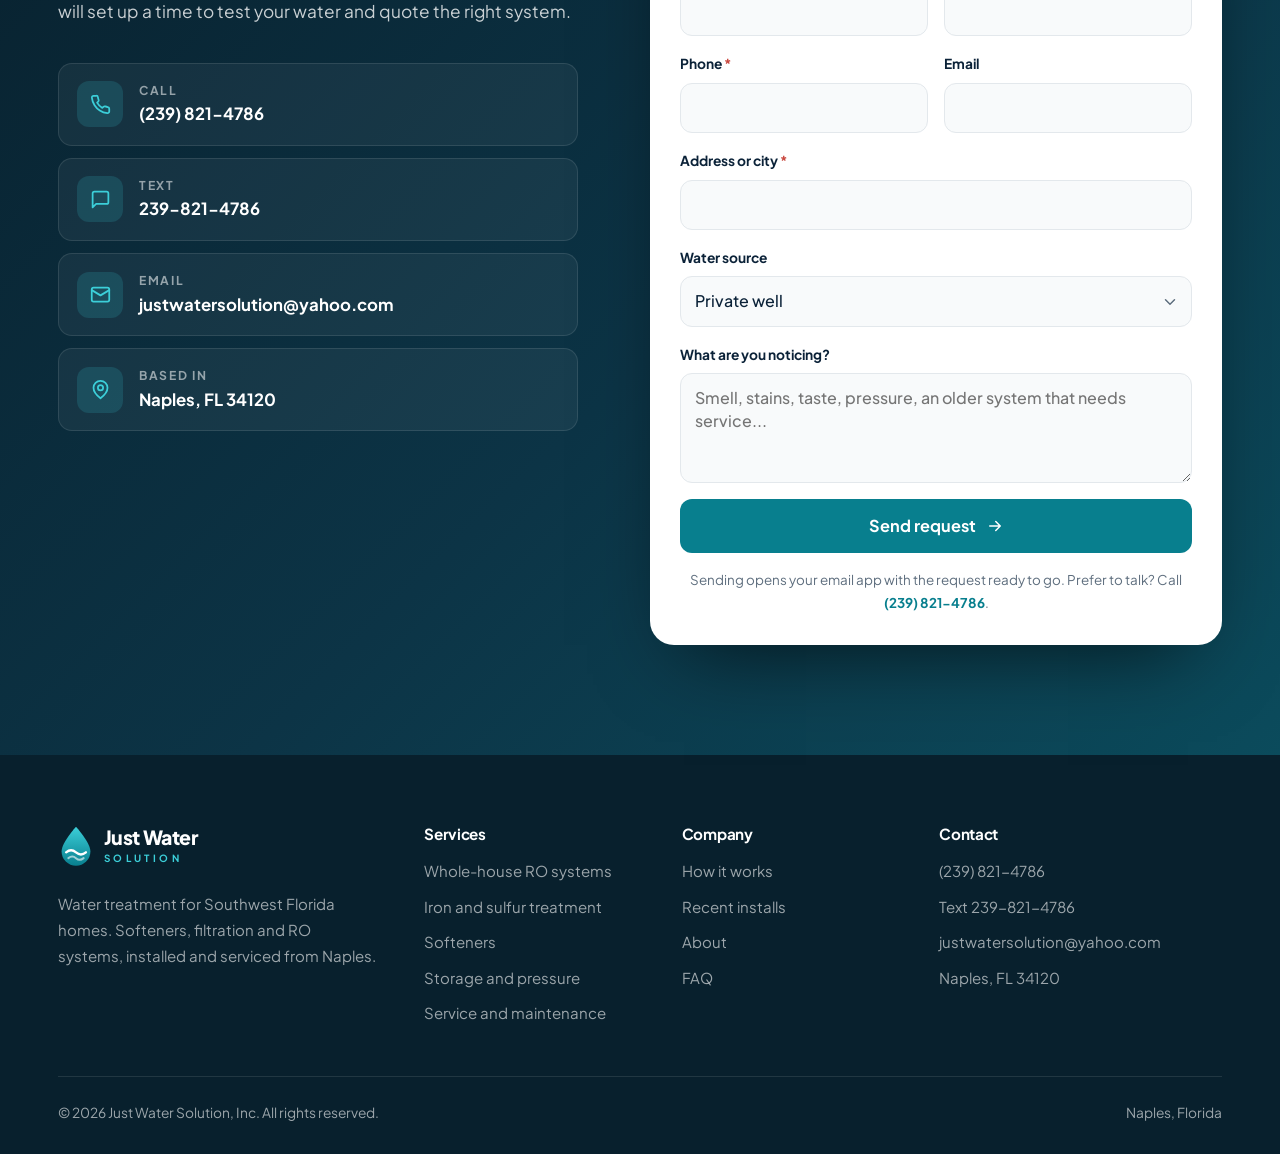
==== commit 7cf83006: "Brian round 4: #8 Optional, workshop About photo, vans, spotlight hero - #8 Ozone generator marked O" ====
--- a/index.html
+++ b/index.html
@@ -9,12 +9,12 @@
   <meta property="og:type" content="website">
   <meta property="og:title" content="Just Water Solution | Water Treatment in Naples, FL">
   <meta property="og:description" content="Clean, clear water for the whole house. Tested, designed and installed by a Naples team since 2017.">
-  <meta property="og:image" content="img/hero-water-system.jpg">
+  <meta property="og:image" content="img/hero-system-spotlight.jpg">
   <link rel="icon" href="data:image/svg+xml,%3Csvg xmlns='http://www.w3.org/2000/svg' viewBox='0 0 40 46'%3E%3Cpath d='M20 1.5S4 19 4 29a16 16 0 0 0 32 0C36 19 20 1.5 20 1.5Z' fill='%23087f8e'/%3E%3Cpath d='M9 30c3.5-3 7.5-3 11 0s7.5 3 11 0' stroke='%23fff' stroke-width='3' fill='none' stroke-linecap='round'/%3E%3C/svg%3E">
   <link rel="preconnect" href="https://fonts.googleapis.com">
   <link rel="preconnect" href="https://fonts.gstatic.com" crossorigin>
   <link href="https://fonts.googleapis.com/css2?family=Plus+Jakarta+Sans:wght@400;500;600;700;800&display=swap" rel="stylesheet">
-  <link rel="stylesheet" href="assets/styles.css?v=7">
+  <link rel="stylesheet" href="assets/styles.css?v=8">
   <script>document.documentElement.classList.add('js')</script>
   <script type="application/ld+json">
   {
@@ -25,7 +25,7 @@
     "telephone": "+1-239-821-4786",
     "email": "justwatersolution@yahoo.com",
     "foundingDate": "2017",
-    "image": "img/hero-water-system.jpg",
+    "image": "img/hero-system-spotlight.jpg",
     "address": {
       "@type": "PostalAddress",
       "addressLocality": "Naples",
@@ -123,7 +123,7 @@
 
 <!-- Hero -->
 <section class="hero">
-  <img class="hero-bg" src="img/hero-water-system.jpg" alt="Whole-house water treatment system with a gray storage tank, filter tanks and 2 pressure tanks along the side of a white Florida home" width="2880" height="1309" fetchpriority="high">
+  <img class="hero-bg" src="img/hero-system-spotlight.jpg" alt="Whole-house water treatment system with a gray storage tank, filter tanks and 2 pressure tanks along the side of a white Florida home" width="2880" height="1511" fetchpriority="high">
   <div class="container">
     <div class="hero-copy">
       <span class="label">Water treatment · Naples, FL</span>
@@ -197,7 +197,7 @@
       </article>
 
       <article class="feature">
-        <div class="feature-media reveal"><img src="img/install-defiance-hunter.jpg" alt="Pressure tank, filter tanks and wall mounted membranes ready for service" loading="lazy" width="1200" height="1600" style="object-position:50% 50%"></div>
+        <div class="feature-media reveal"><img src="img/service-van.jpg" alt="Just Water Solution service van with the company name and phone number on the side" loading="lazy" width="1400" height="1155" style="object-position:50% 50%"></div>
         <div class="feature-copy reveal">
           <span class="feature-num">04</span>
           <h3>Service call and emergency</h3>
@@ -294,7 +294,7 @@
         <li class="step" data-step="5"><span class="step-num">5</span><div><h3>Pressure tank</h3><p>The pressure tank keeps treated water ready at steady pressure, so the pump starts and stops less often.</p></div></li>
         <li class="step" data-step="6"><span class="step-num">6</span><div><h3>Calcite unit</h3><p>Calcite brings the pH of the treated water back up, so it doesn't eat at your pipes and fixtures.</p></div></li>
         <li class="step" data-step="7"><span class="step-num">7</span><div><h3>Booster pump <span class="opt">Optional</span></h3><p>A booster pump sends the treated water from the storage tank into the house at normal pressure.</p></div></li>
-        <li class="step" data-step="8"><span class="step-num">8</span><div><h3>Ozone generator</h3><p>Ozone keeps the water in the storage tank fresh, breaking down bacteria, odor and sulfur.</p></div></li>
+        <li class="step" data-step="8"><span class="step-num">8</span><div><h3>Ozone generator <span class="opt">Optional</span></h3><p>Ozone keeps the water in the storage tank fresh, breaking down bacteria, odor and sulfur.</p></div></li>
         <li class="step" data-step="9"><span class="step-num">9</span><div><h3>Smart water pump pressure controller <span class="opt">Optional</span></h3><p>Runs the pump smartly, holding the pressure steady and protecting the pump from running dry.</p></div></li>
         <li class="step" data-step="10"><span class="step-num">10</span><div><h3>UV water purification <span class="opt">Optional</span></h3><p>Ultraviolet light disinfects the water, neutralizing bacteria and viruses without any chemicals.</p></div></li>
       </ol>
@@ -381,7 +381,8 @@
 <section class="section bg-sand" id="about">
   <div class="container about">
     <div class="about-media reveal">
-      <img src="img/install-utility-room.jpg" alt="Indoor whole-house water treatment installation in a clean utility room" loading="lazy" width="1600" height="1200">
+      <img src="img/about-workshop.jpg" alt="The Just Water Solution workshop in Naples, with equipment and supplies ready for installs" loading="lazy" width="1241" height="1086">
+      <img class="about-inset" src="img/about-van.jpg" alt="Just Water Solution work van" loading="lazy" width="1100" height="825">
       <div class="est"><small>Est.</small><b>2017</b></div>
     </div>
     <div class="about-copy reveal">
@@ -534,6 +535,6 @@
   <a class="btn btn--teal" href="#contact">Get a quote</a>
 </div>
 
-<script src="assets/site.js?v=7"></script>
+<script src="assets/site.js?v=8"></script>
 </body>
 </html>
--- a/assets/styles.css
+++ b/assets/styles.css
@@ -118,7 +118,7 @@
 
 /* ---------- Hero ---------- */
 .hero { position: relative; min-height: clamp(580px, 84vh, 780px); display: flex; align-items: center; color: var(--white); overflow: hidden; background: var(--deep-2); }
-.hero-bg { position: absolute; inset: 0; width: 100%; height: 100%; object-fit: cover; object-position: 85% 50%; }
+.hero-bg { position: absolute; inset: 0; width: 100%; height: 100%; object-fit: cover; object-position: 70% 50%; }
 .hero::before {
   content: ""; position: absolute; inset: 0; z-index: 1;
   background: linear-gradient(90deg, rgba(6,24,36,.92) 0%, rgba(6,24,36,.78) 38%, rgba(6,24,36,.25) 70%, rgba(6,24,36,.05) 100%);
@@ -265,6 +265,7 @@
 .about { display: grid; grid-template-columns: 1fr 1.05fr; gap: 80px; align-items: center; }
 .about-media { position: relative; }
 .about-media img { width: 100%; aspect-ratio: 4 / 3.5; object-fit: cover; border-radius: var(--r-lg); box-shadow: var(--shadow); }
+.about-media img.about-inset { position: absolute; right: -24px; top: -28px; width: 40%; aspect-ratio: 4 / 3; border-radius: 16px; border: 5px solid var(--white); box-shadow: var(--shadow); z-index: 2; }
 .est {
   position: absolute; left: -20px; bottom: -20px; width: 128px; height: 128px; border-radius: 22px;
   background: var(--teal); color: var(--white); display: grid; place-content: center; text-align: center; box-shadow: var(--shadow);
@@ -381,6 +382,7 @@
   .head { margin-bottom: 44px; }
   .est { left: 14px; bottom: 14px; width: 104px; height: 104px; }
   .est b { font-size: 1.7rem; }
+  .about-media img.about-inset { right: 12px; top: -18px; width: 44%; border-width: 4px; }
 }
 
 @media (max-width: 640px) {
@@ -392,7 +394,7 @@
   .mobile-nav { padding: 8px 16px 22px; }
   .hero { min-height: 640px; align-items: flex-end; }
   .hero::before { background: linear-gradient(180deg, rgba(6,24,36,.35) 0%, rgba(6,24,36,.72) 26%, rgba(6,24,36,.93) 60%); }
-  .hero-bg { object-position: 83% 50%; }
+  .hero-bg { object-position: 74% 50%; }
   .hero .container { padding-top: 180px; padding-bottom: 76px; }
   .hero-actions .btn { flex: 1 1 100%; }
   .hero-facts { flex-direction: column; gap: 12px; margin-top: 32px; padding-top: 22px; }
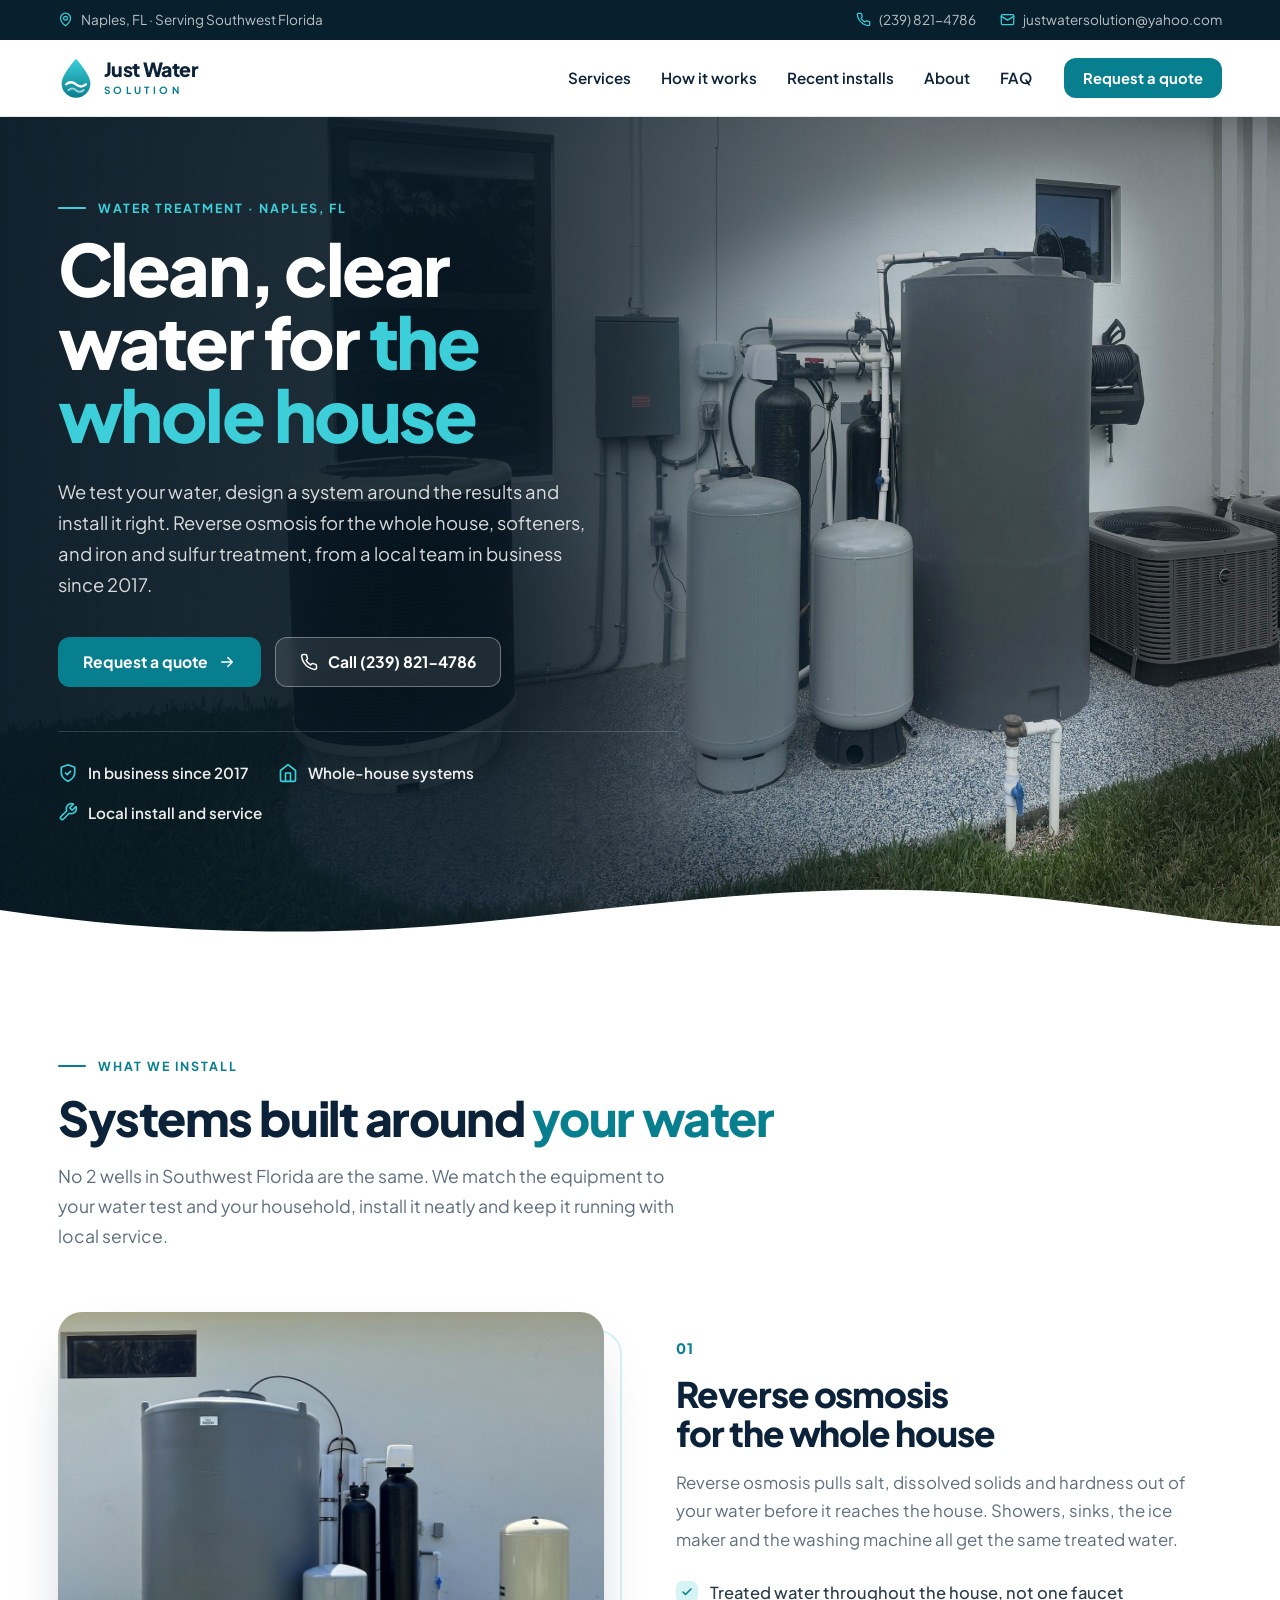
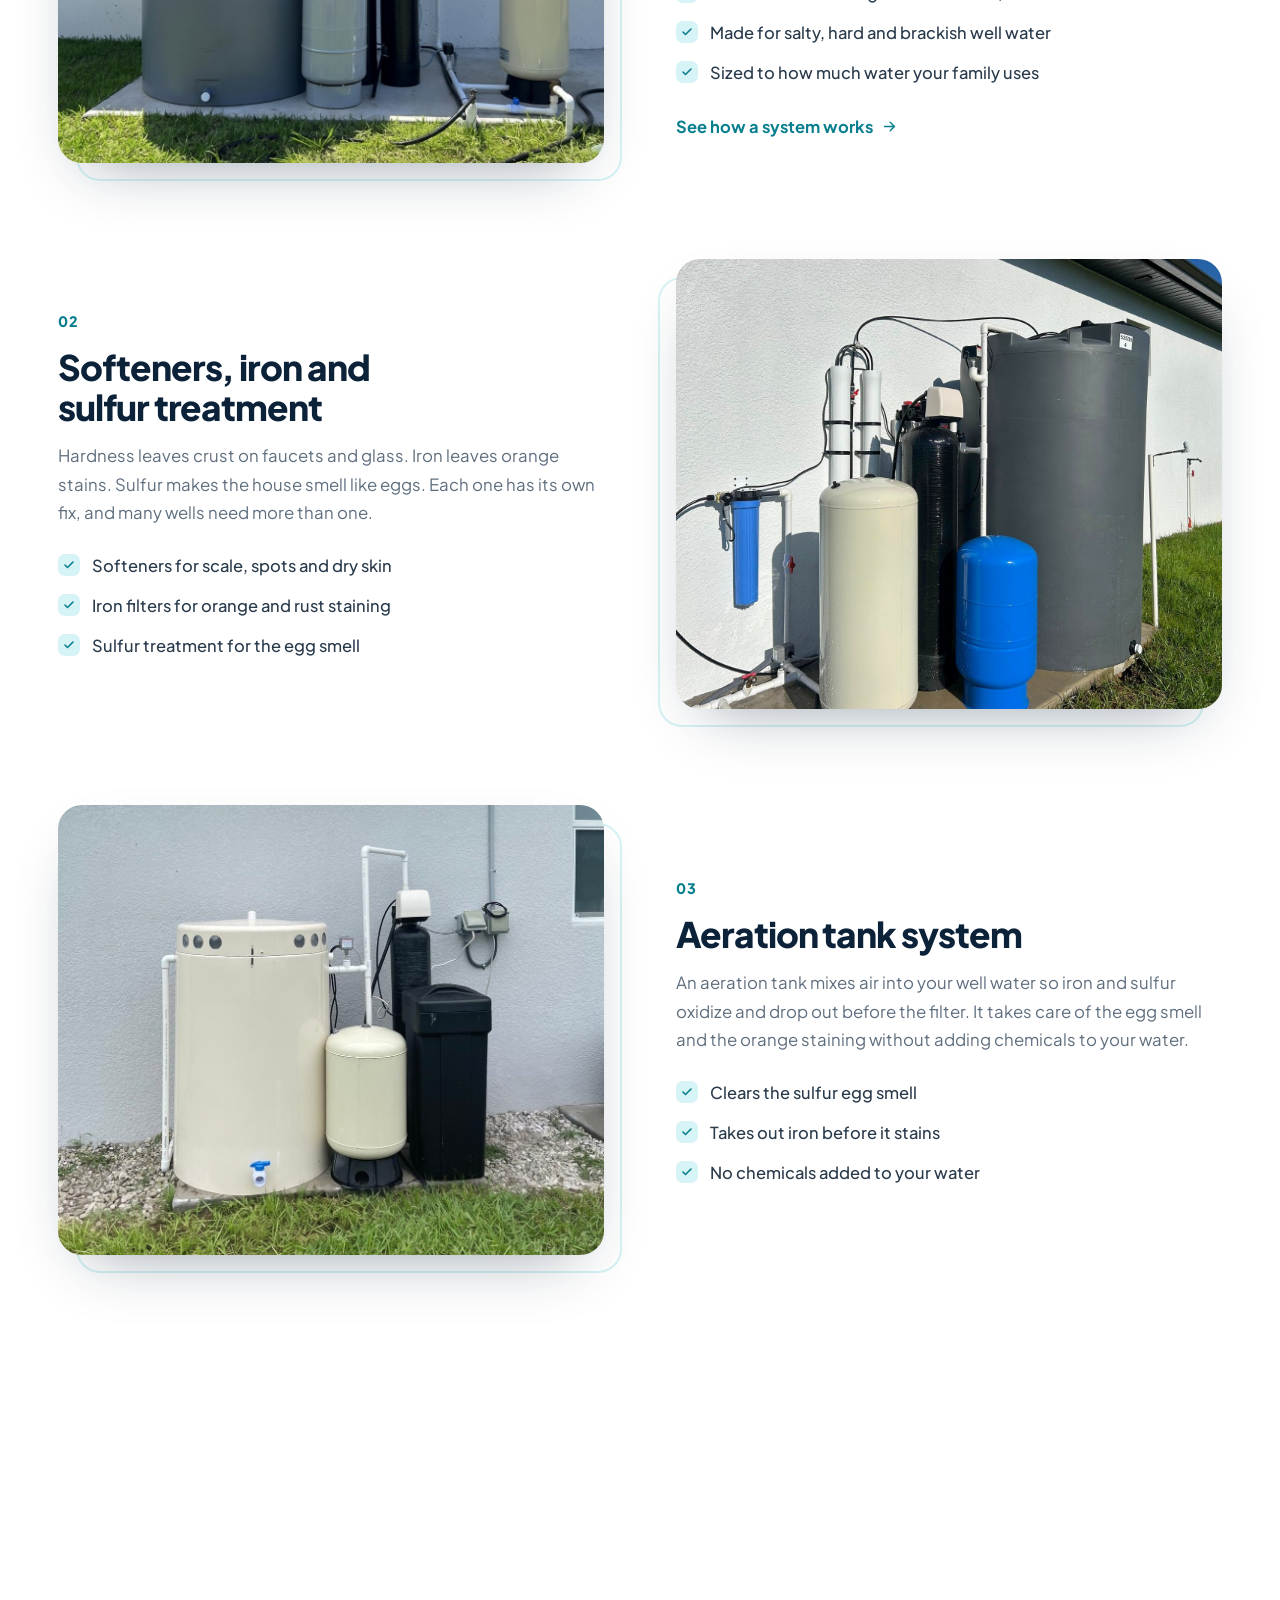
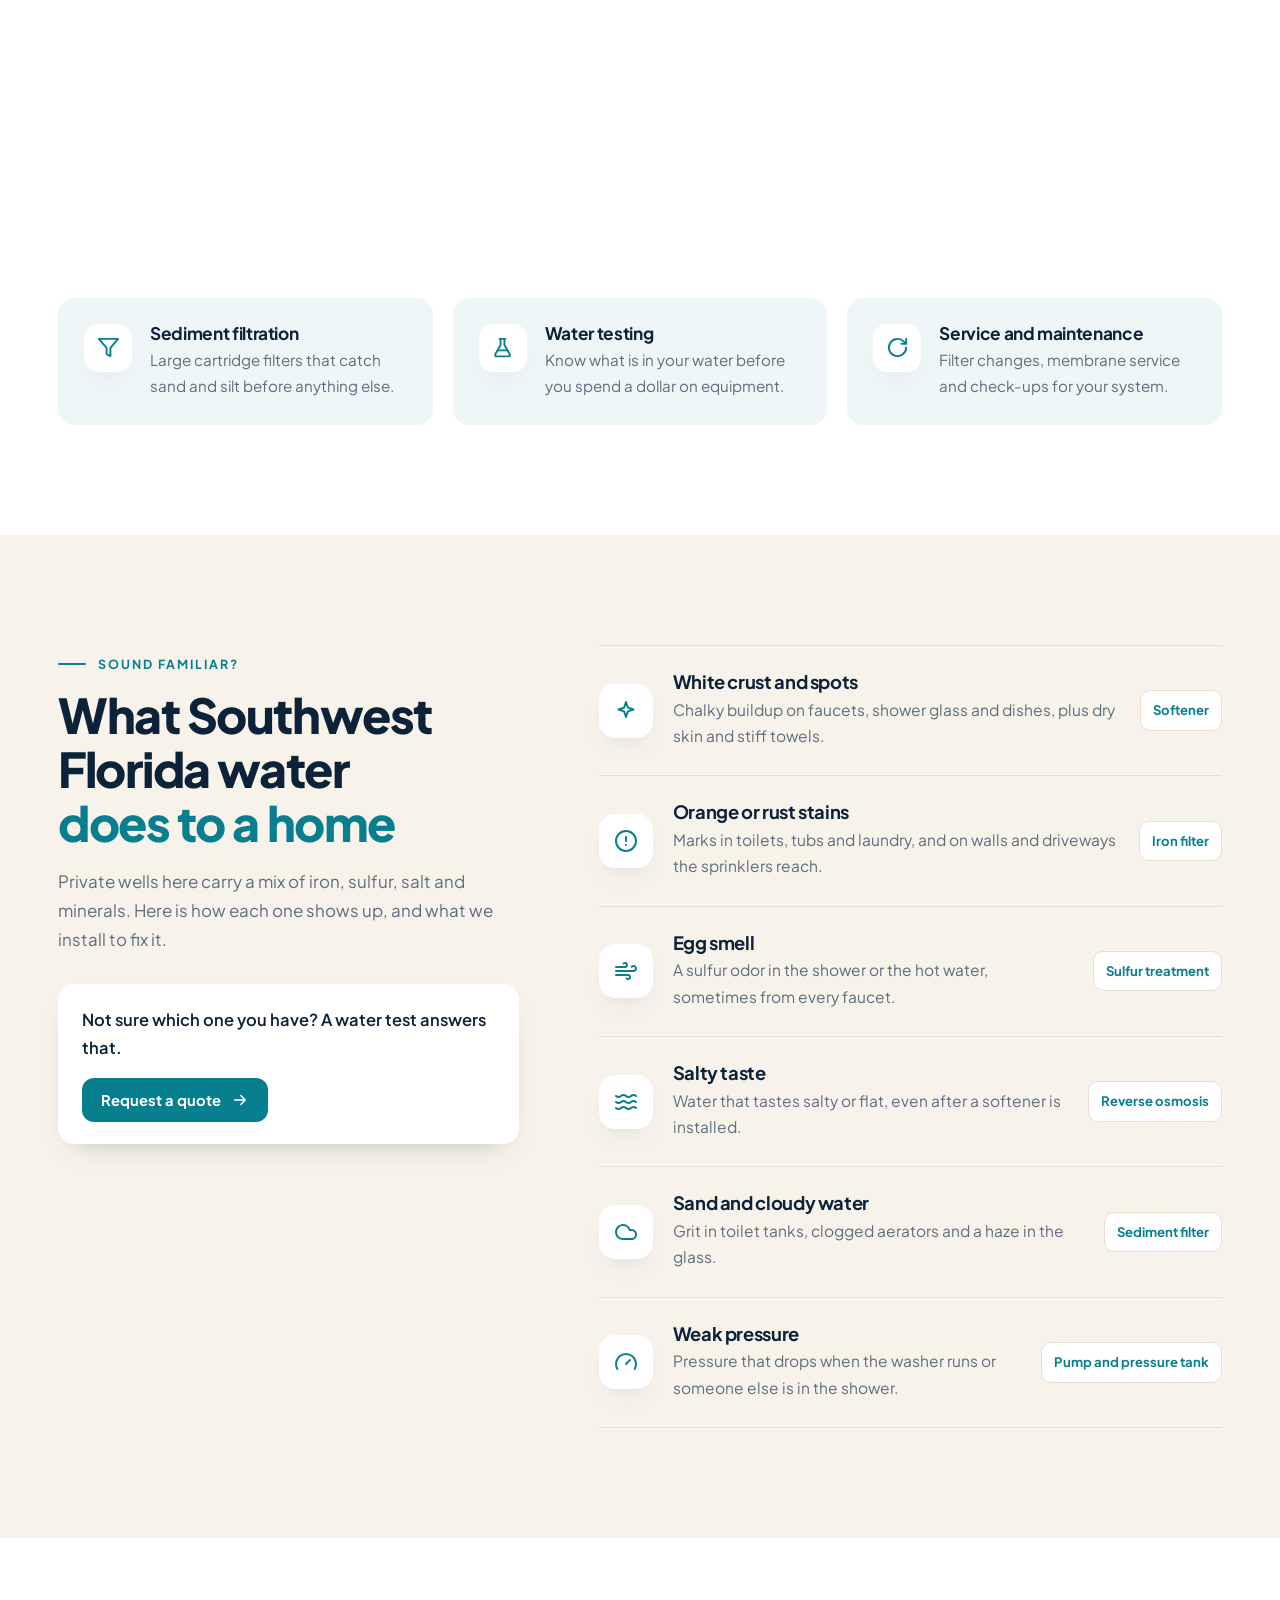
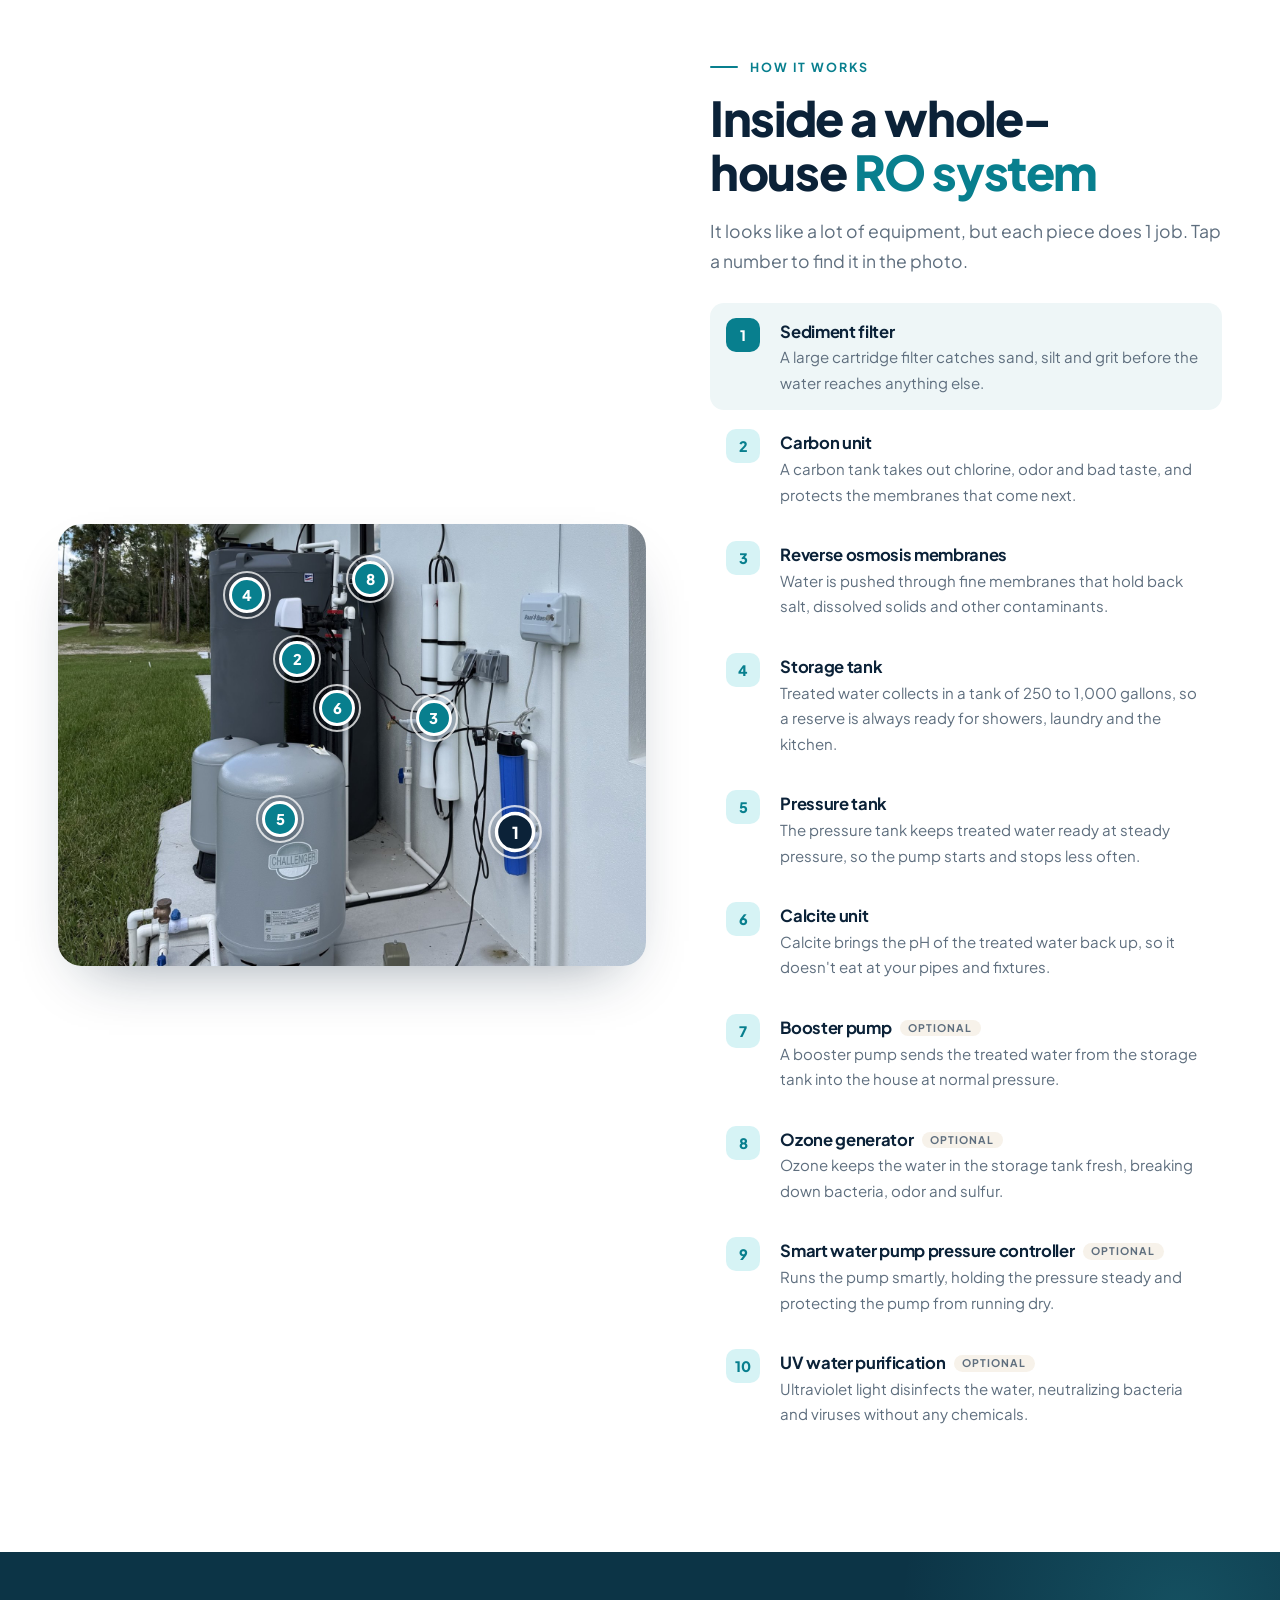
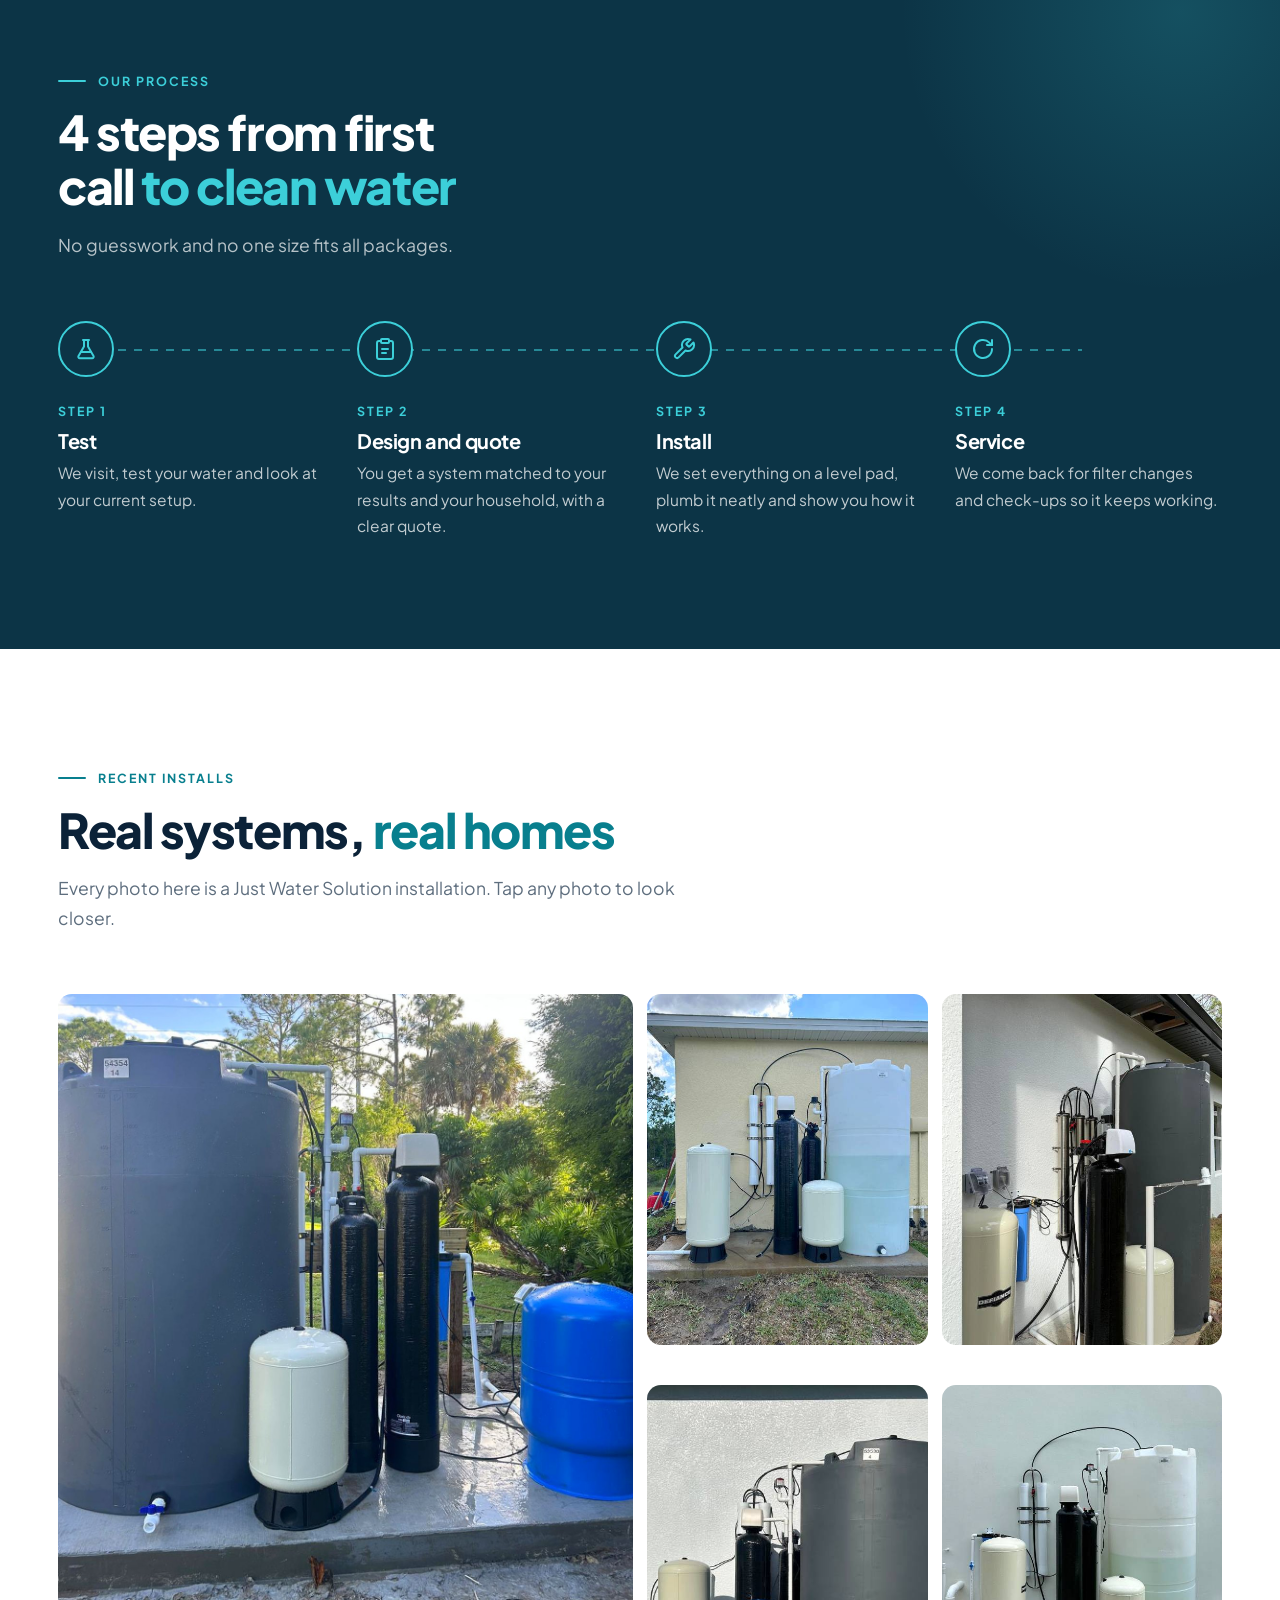
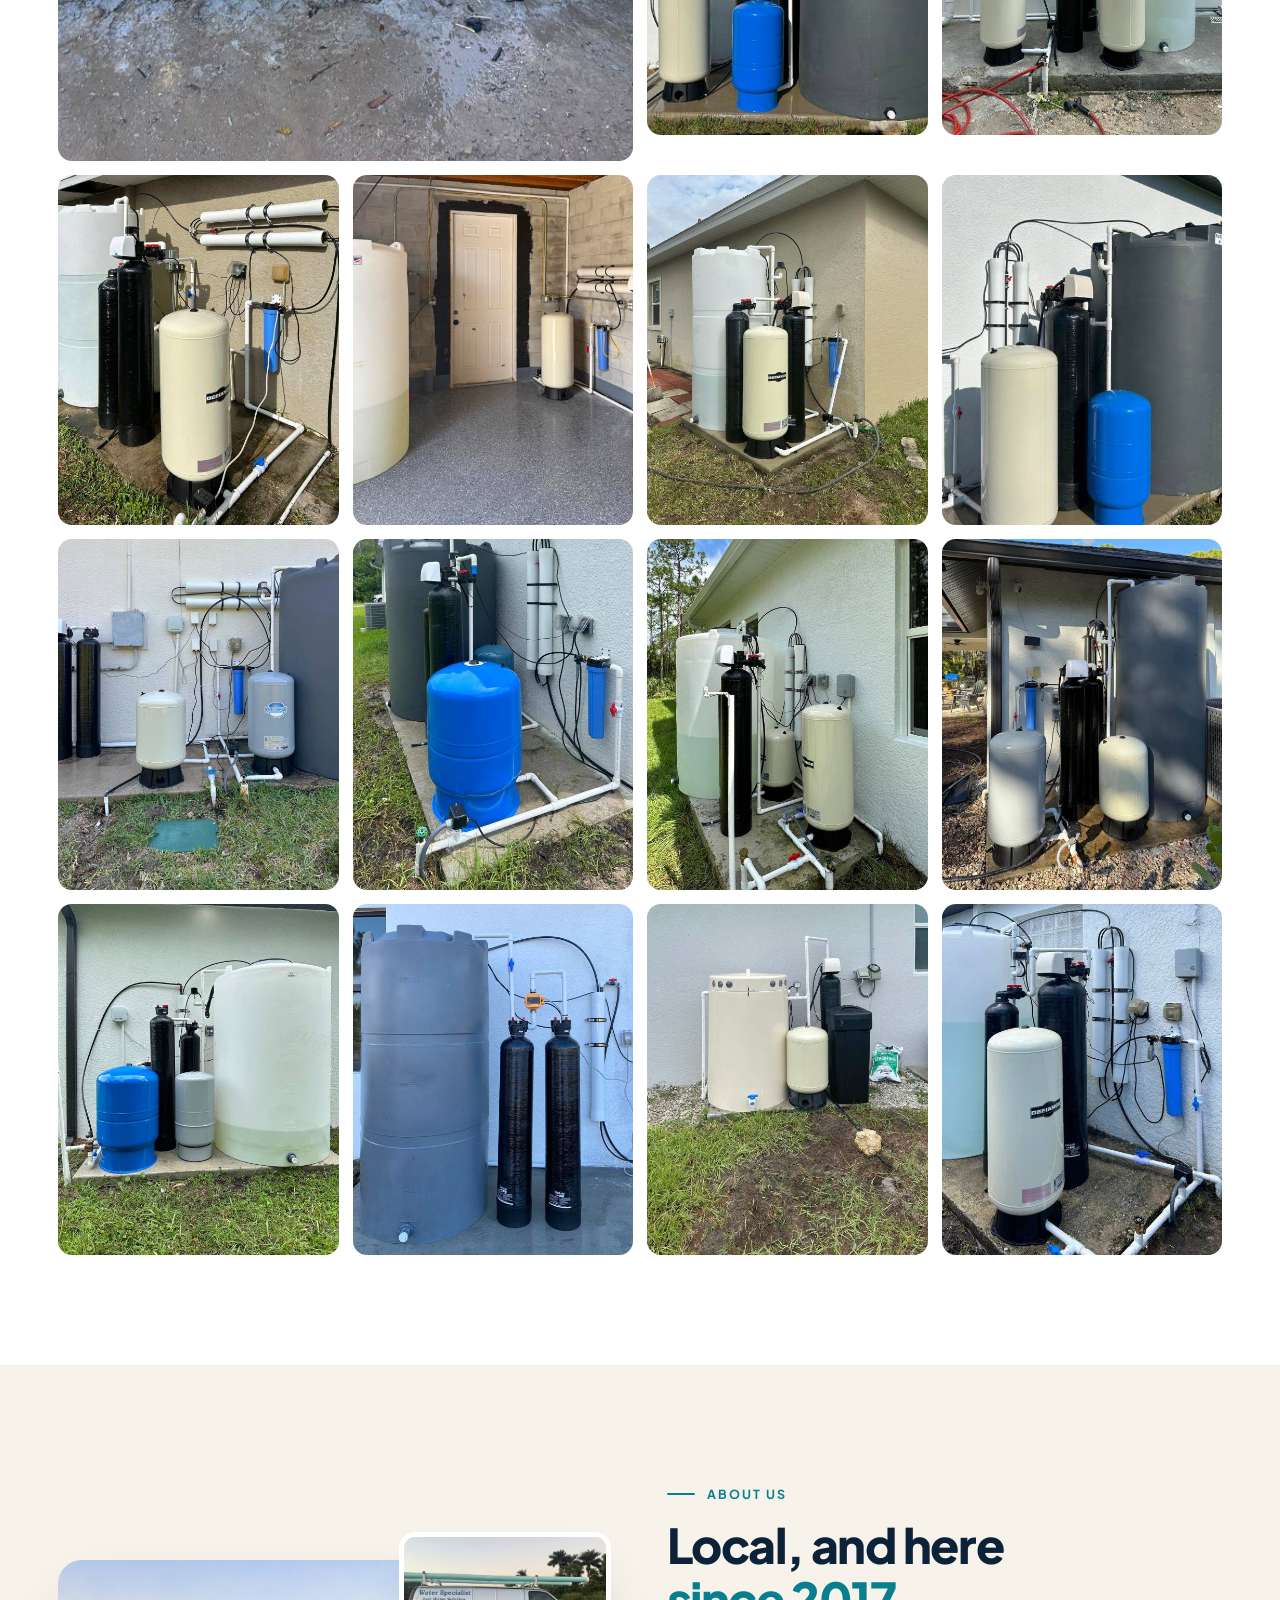
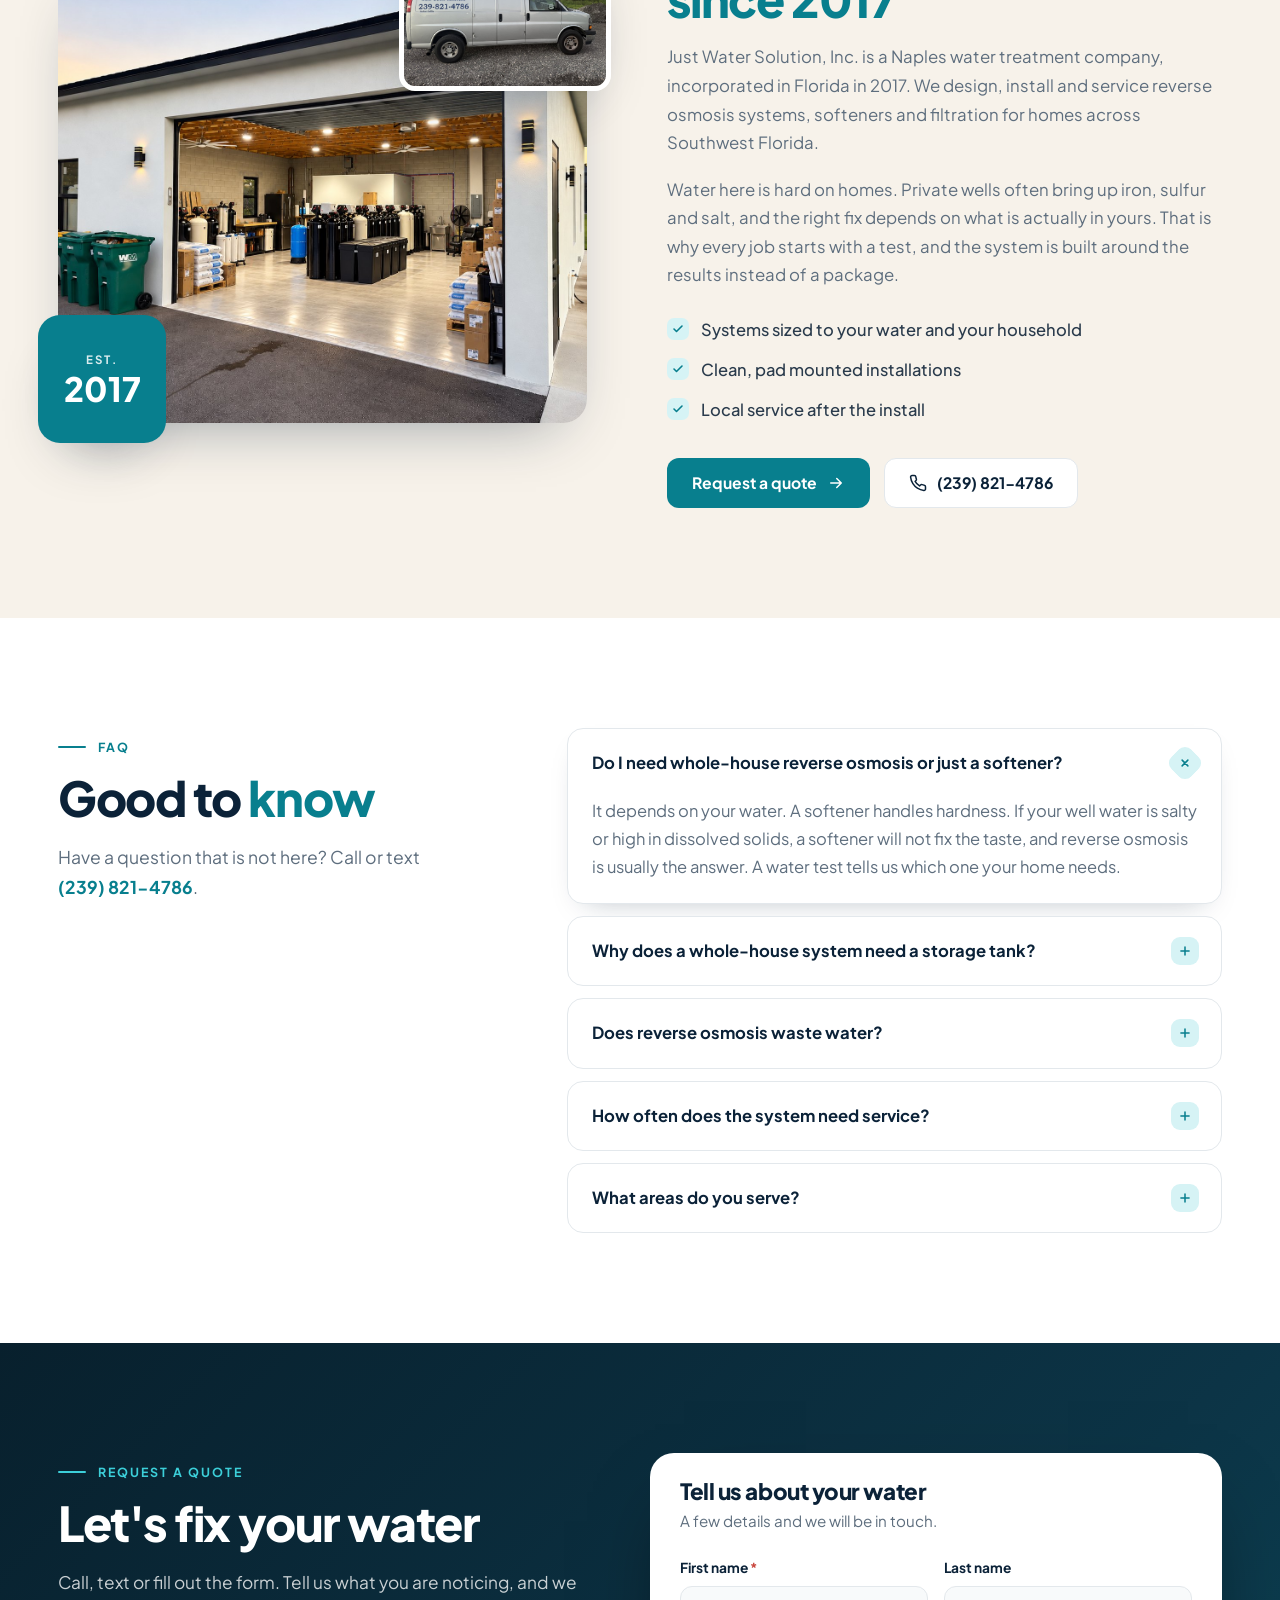
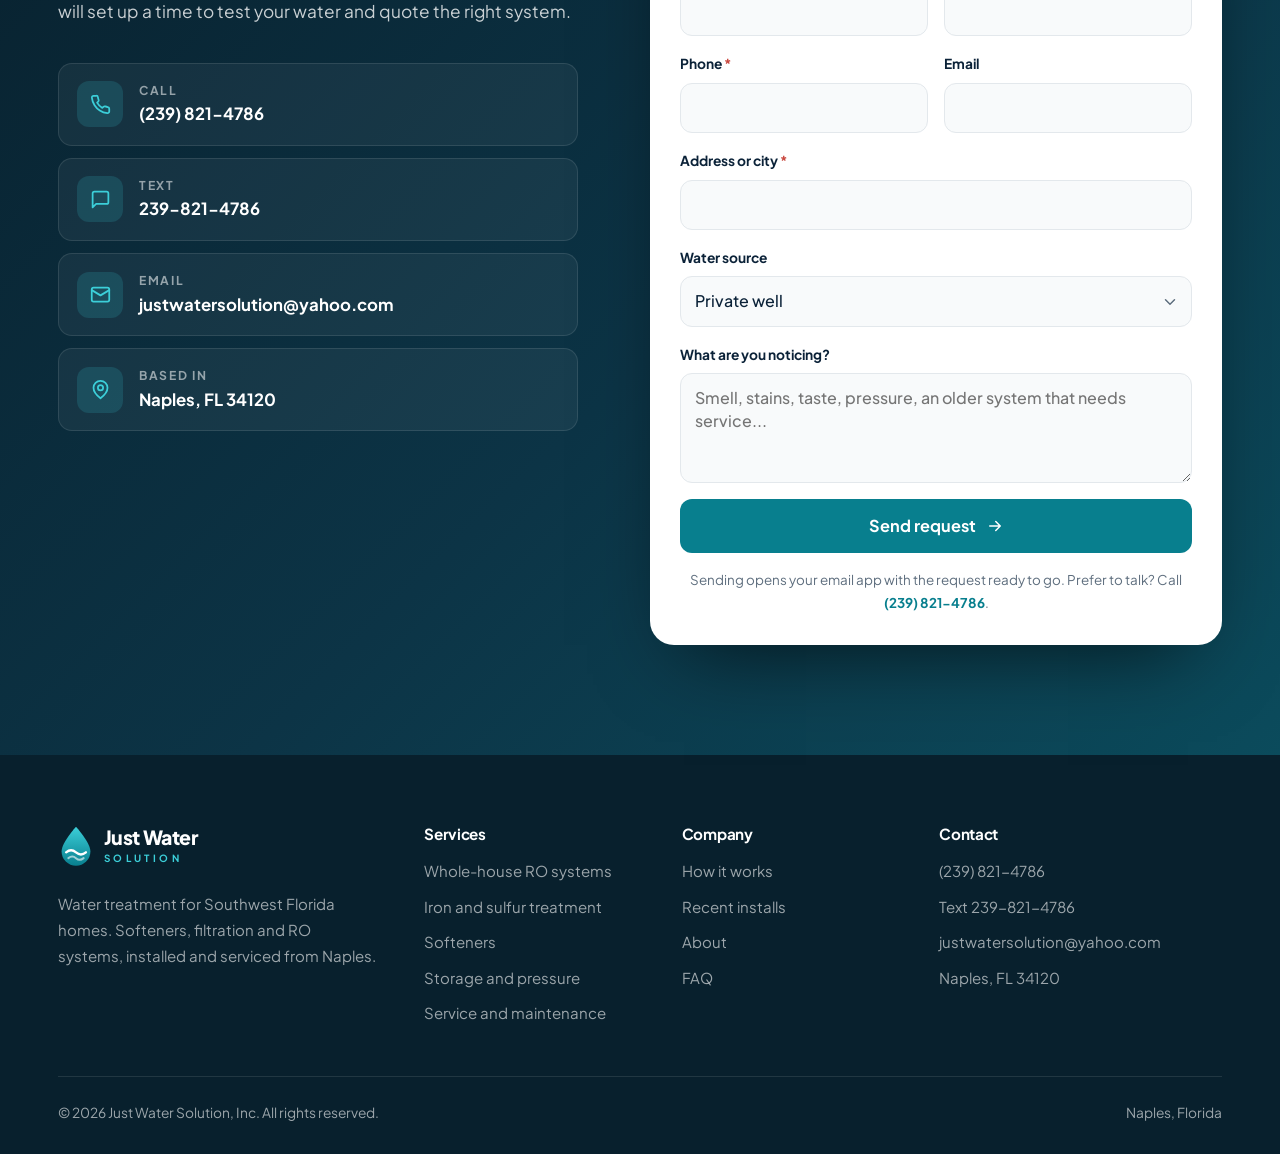
==== commit 285ddb3f: "04 Service call: white van, straightened, centered and AI polished; silver van to About White van ro" ====
--- a/index.html
+++ b/index.html
@@ -197,7 +197,7 @@
       </article>
 
       <article class="feature">
-        <div class="feature-media reveal"><img src="img/service-van.jpg" alt="Just Water Solution service van with the company name and phone number on the side" loading="lazy" width="1400" height="1155" style="object-position:50% 50%"></div>
+        <div class="feature-media reveal"><img src="img/service-van-white.jpg" alt="Just Water Solution white service van with the company name and phone number on the side" loading="lazy" width="1400" height="1155" style="object-position:50% 50%"></div>
         <div class="feature-copy reveal">
           <span class="feature-num">04</span>
           <h3>Service call and emergency</h3>
@@ -382,7 +382,7 @@
   <div class="container about">
     <div class="about-media reveal">
       <img src="img/about-workshop.jpg" alt="The Just Water Solution workshop in Naples, with equipment and supplies ready for installs" loading="lazy" width="1241" height="1086">
-      <img class="about-inset" src="img/about-van.jpg" alt="Just Water Solution work van" loading="lazy" width="1100" height="825">
+      <img class="about-inset" src="img/about-van-silver.jpg" alt="Just Water Solution silver work van with pipe on the roof rack" loading="lazy" width="1100" height="825">
       <div class="est"><small>Est.</small><b>2017</b></div>
     </div>
     <div class="about-copy reveal">
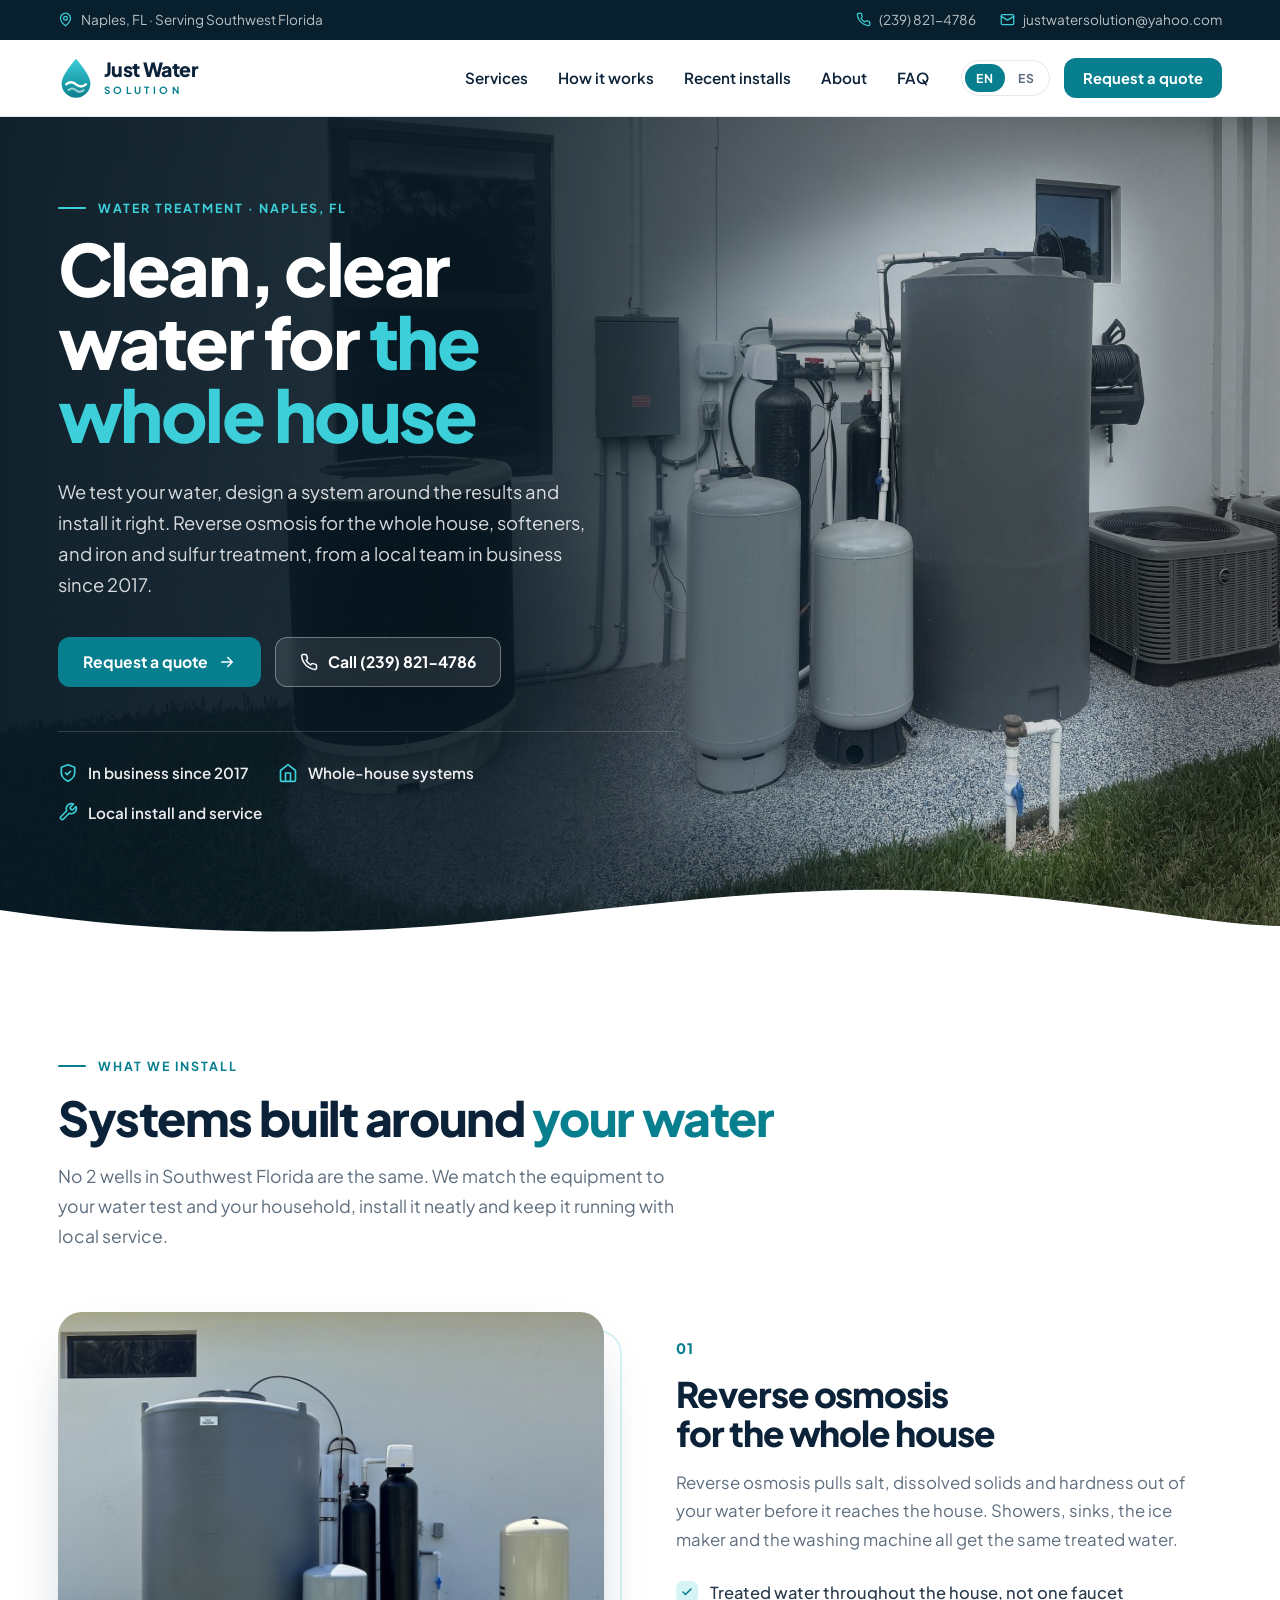
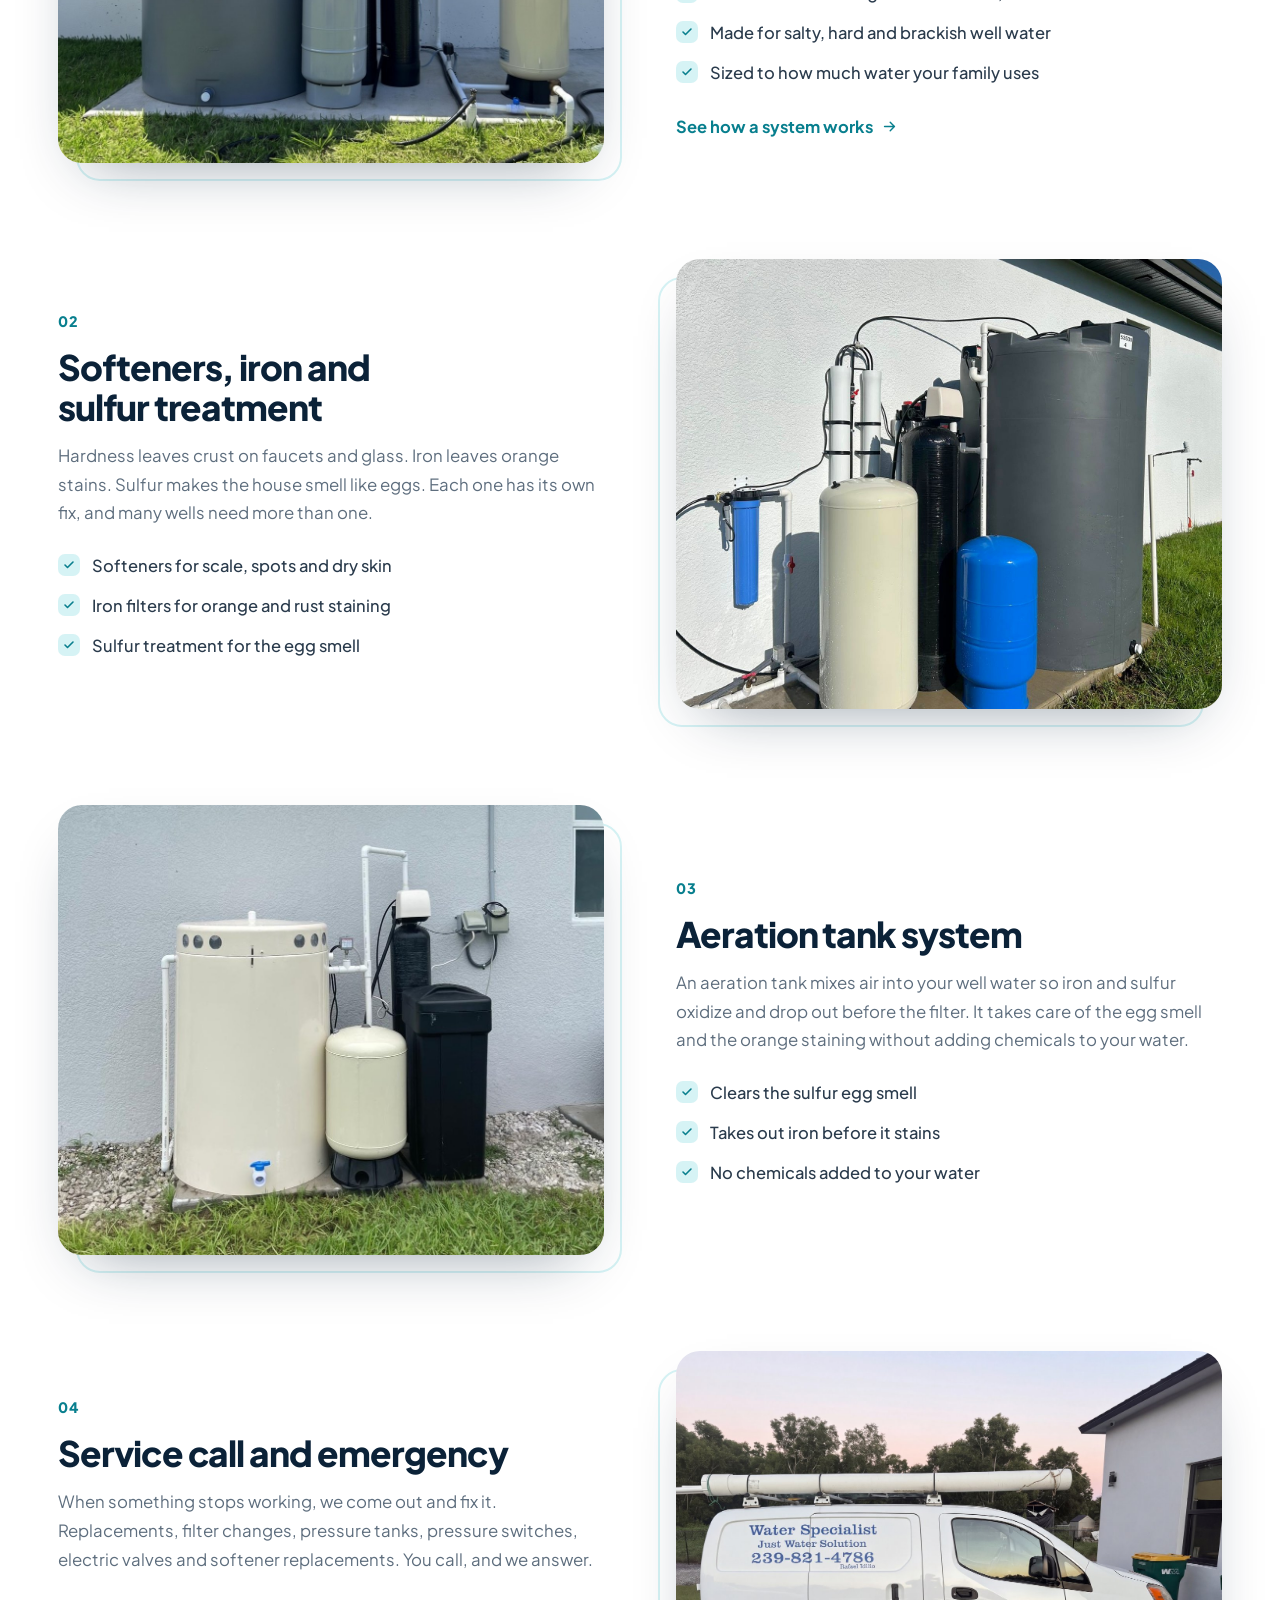
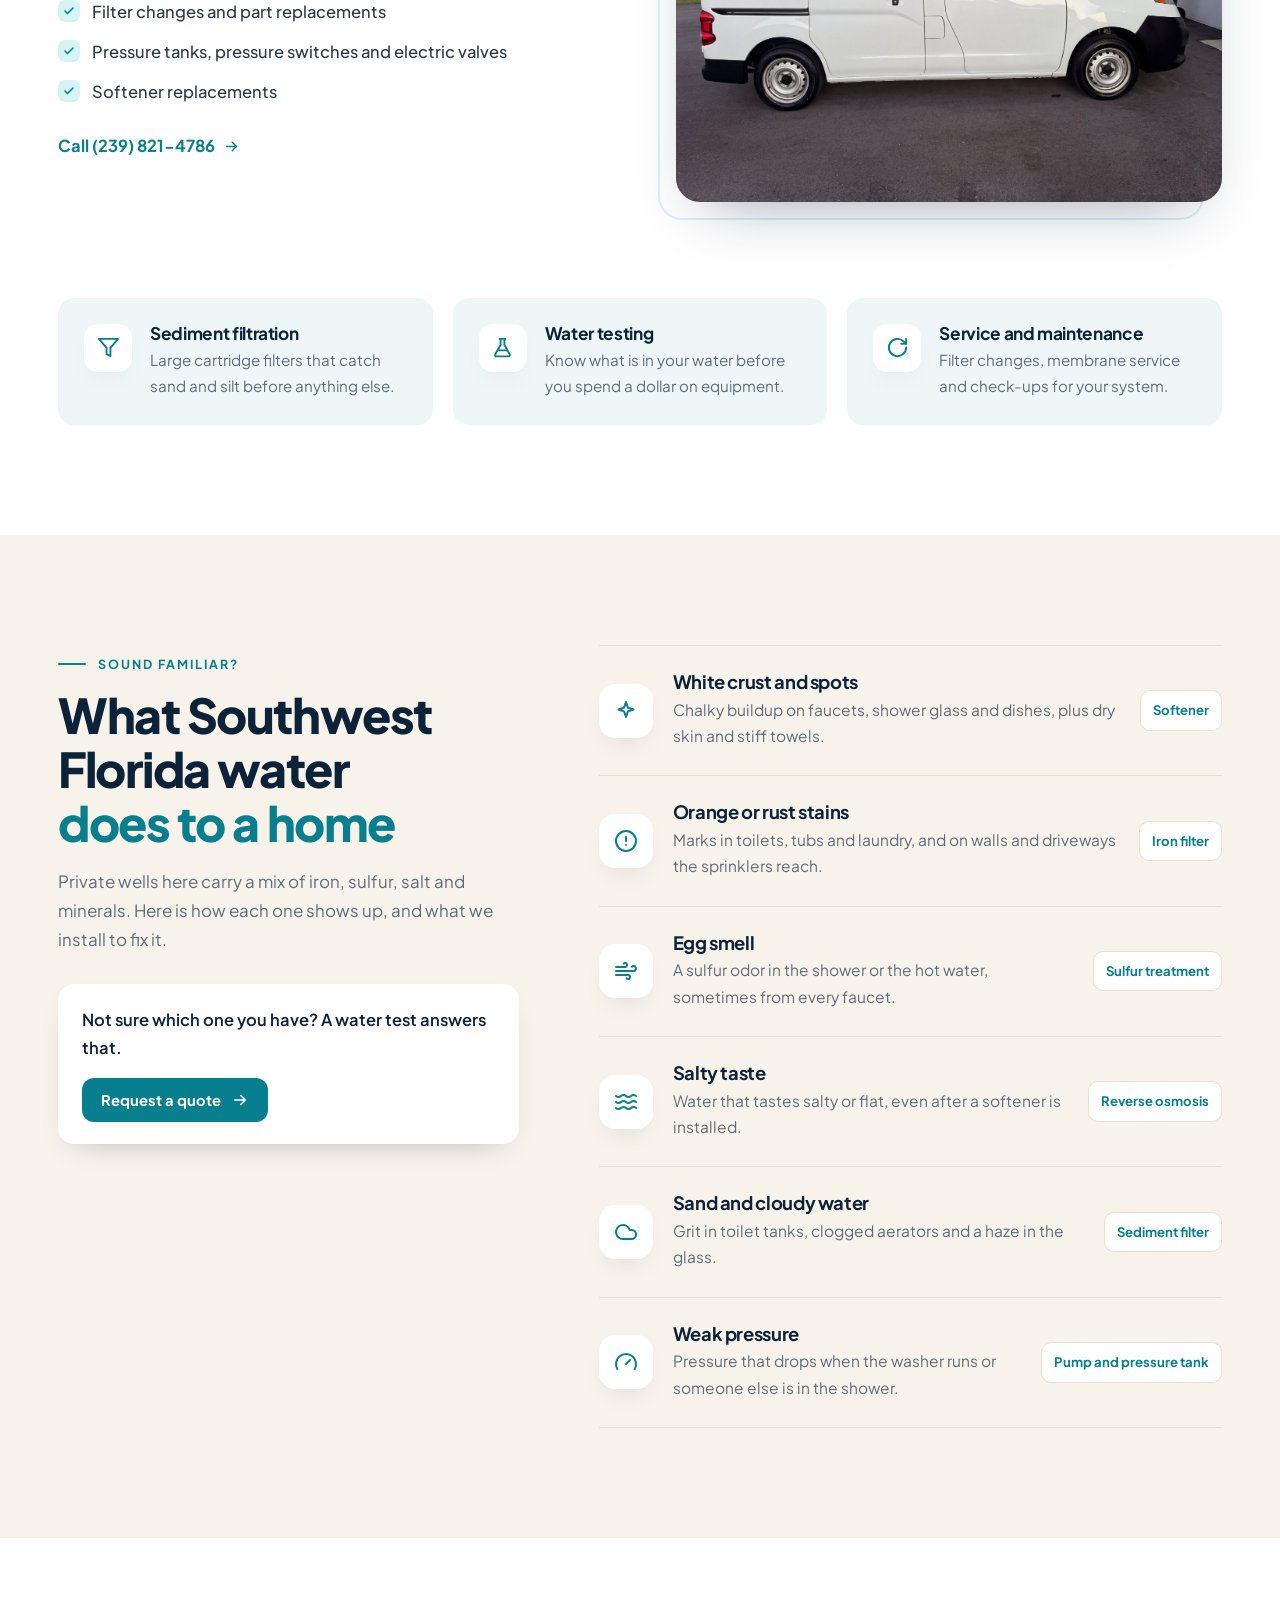
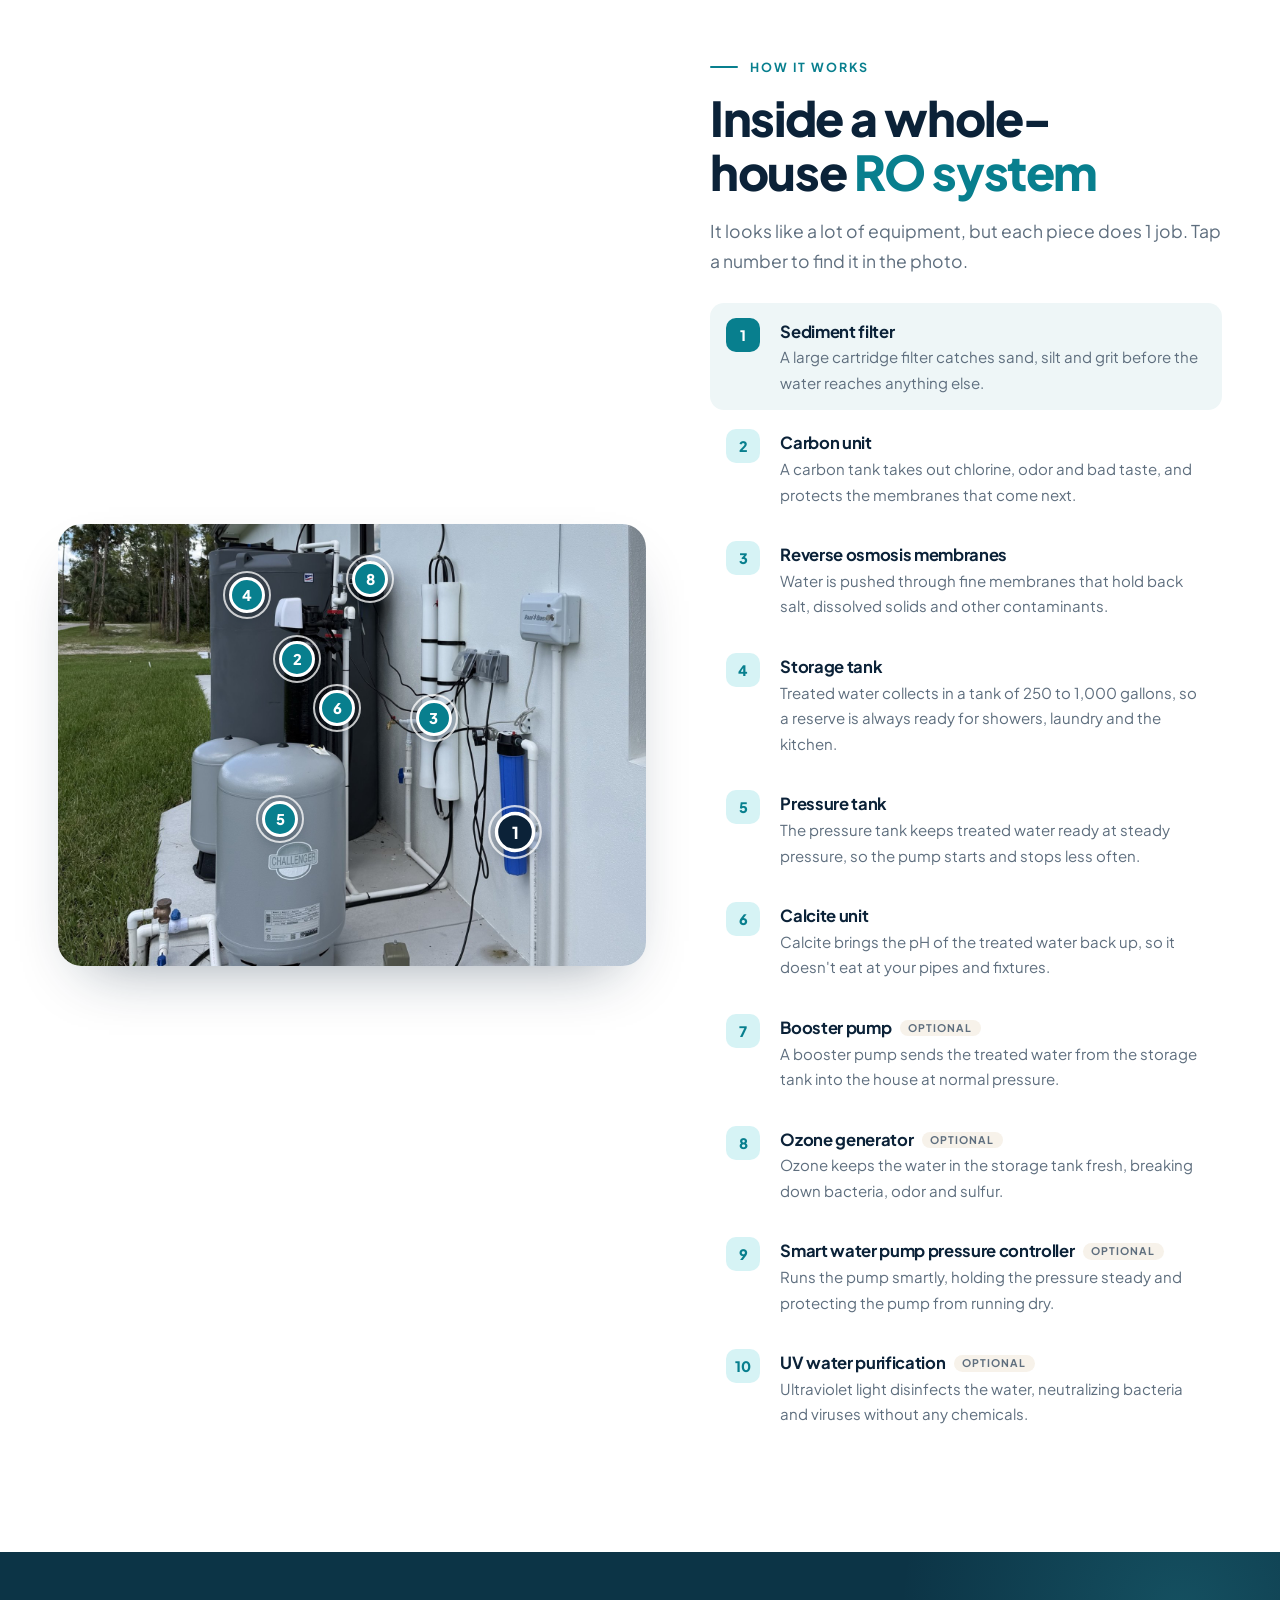
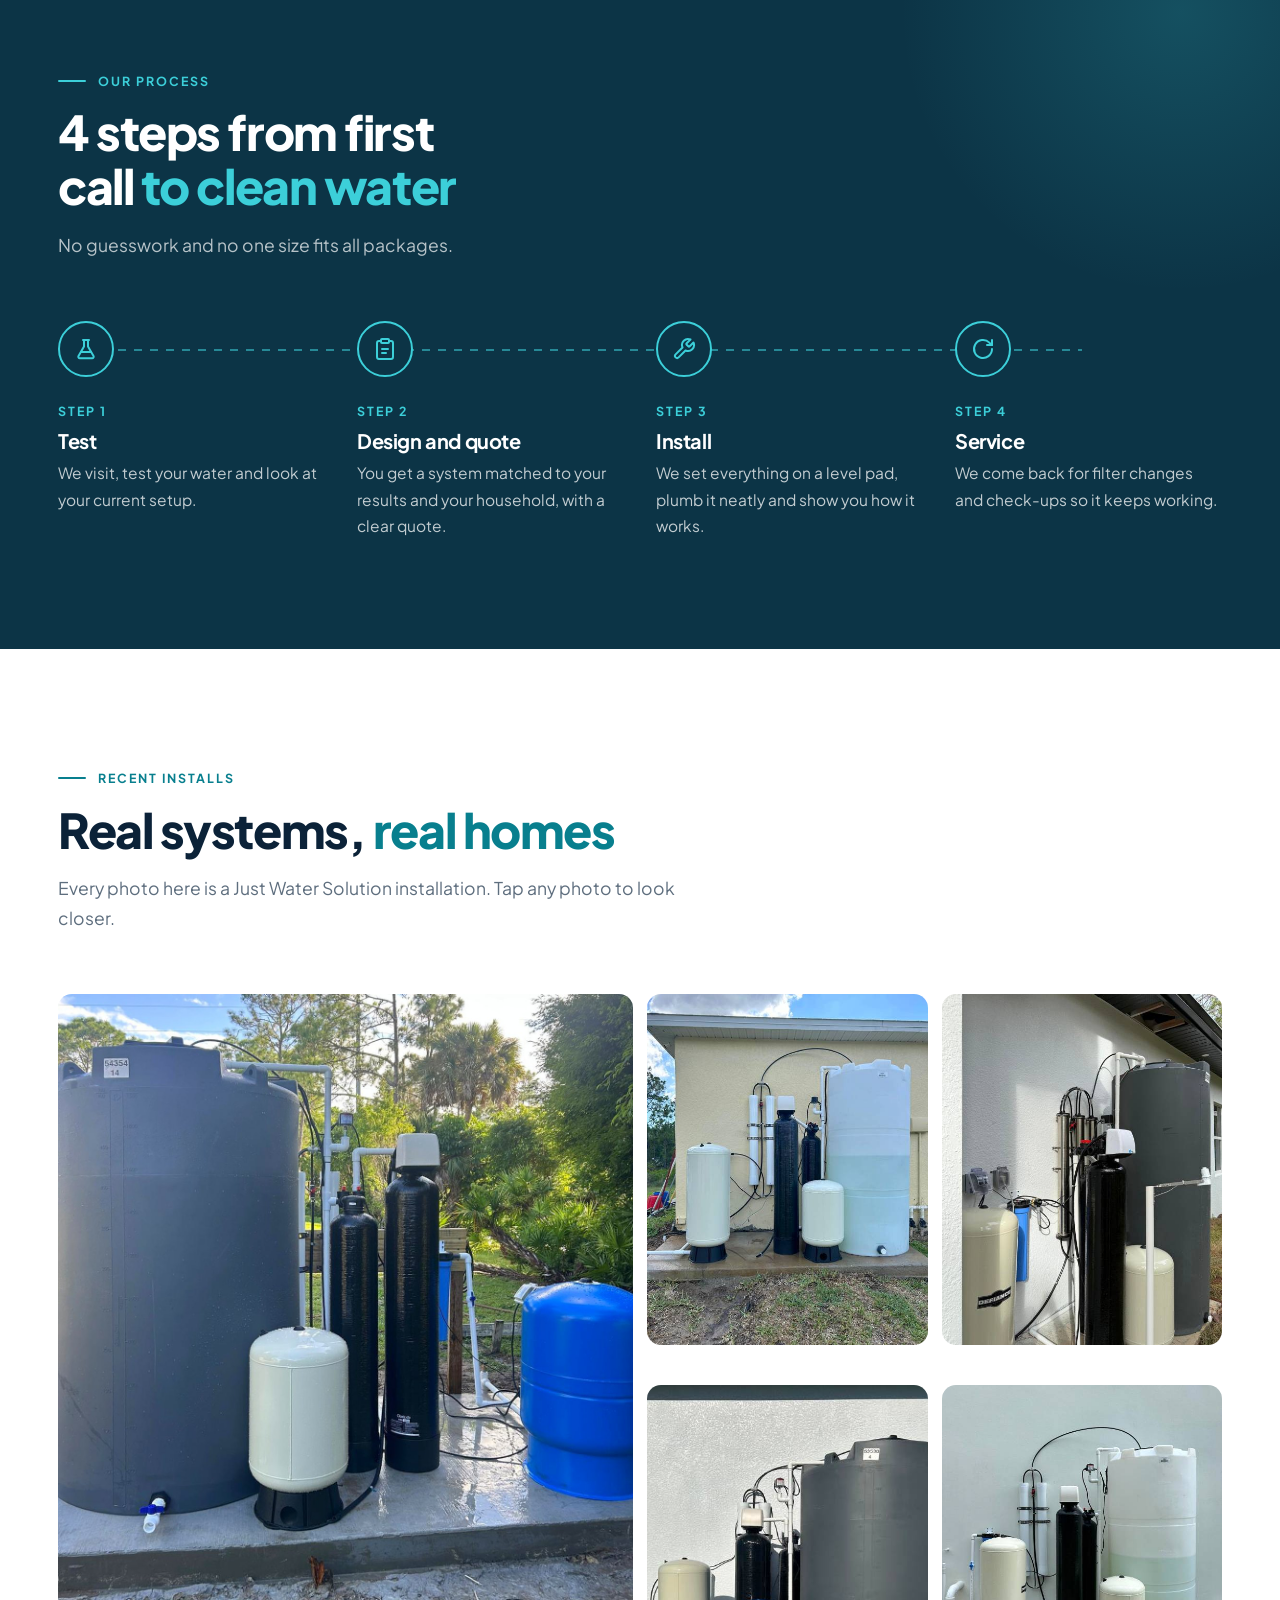
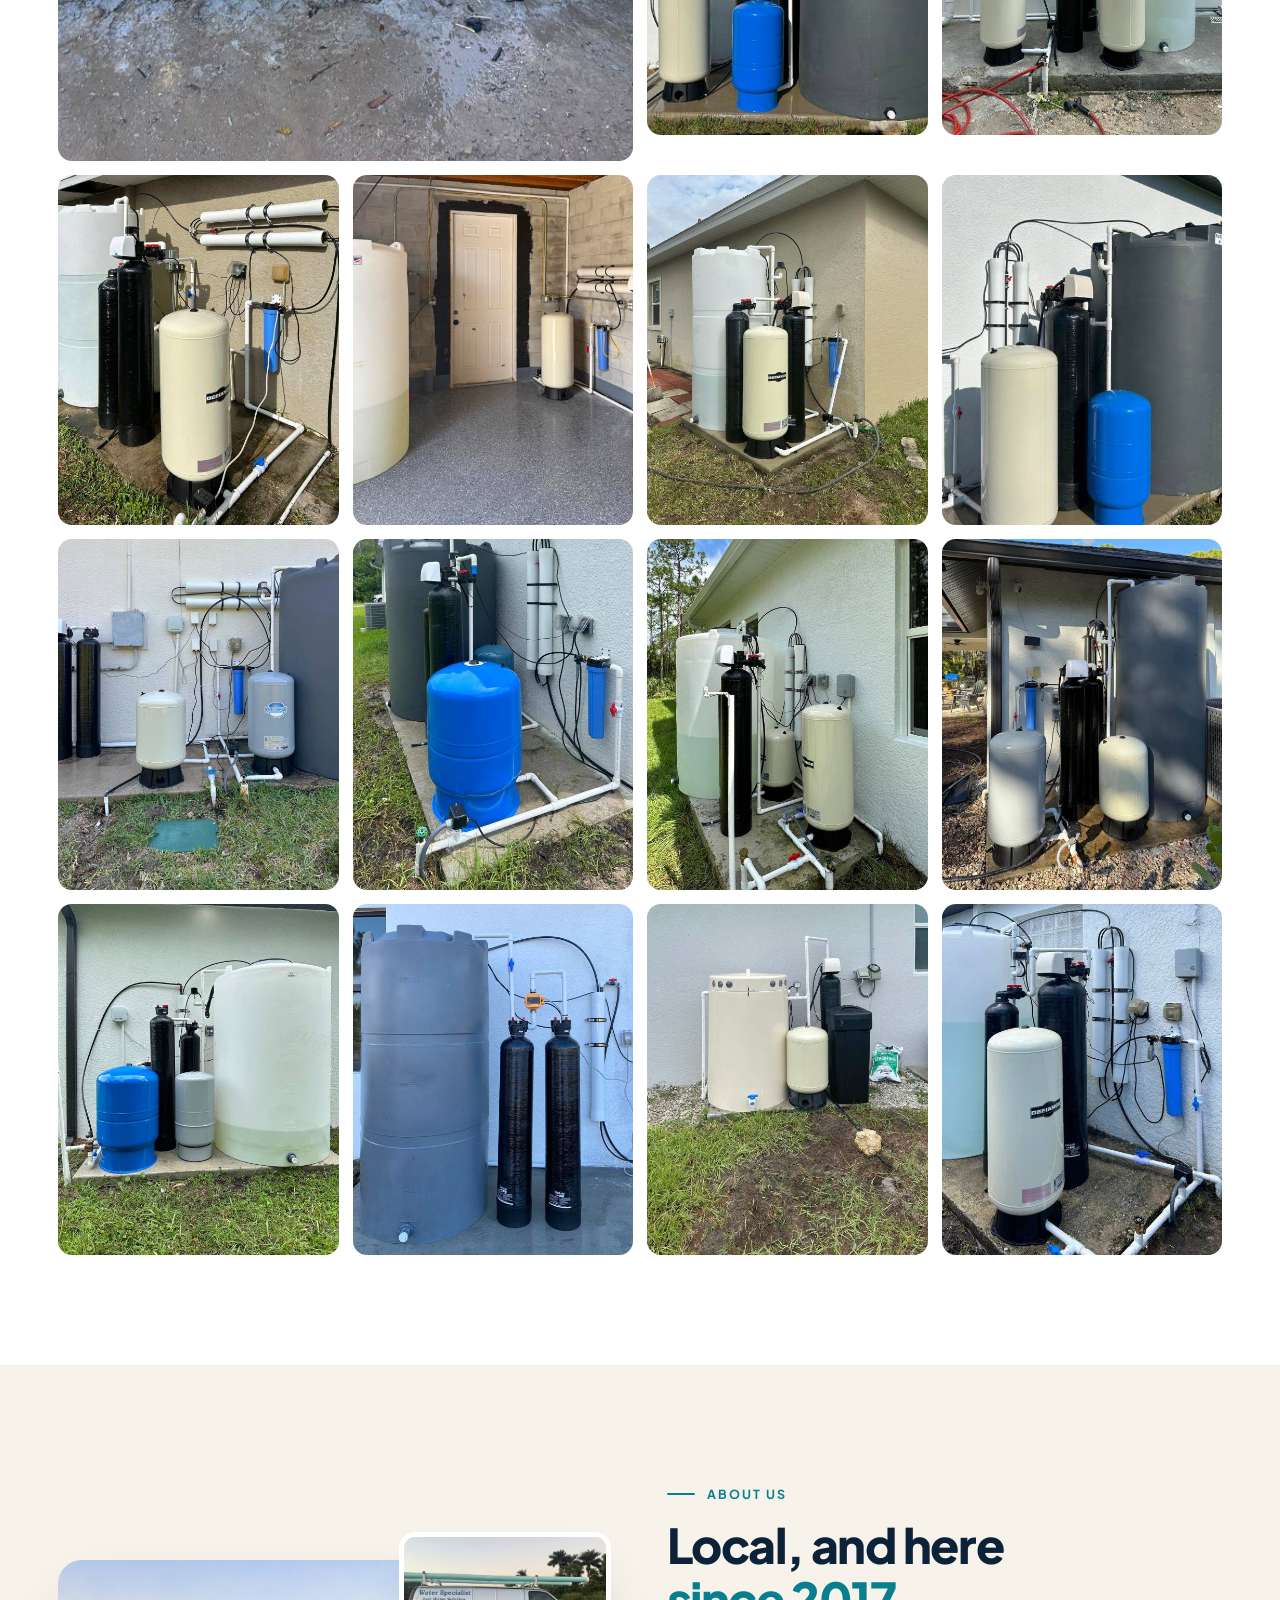
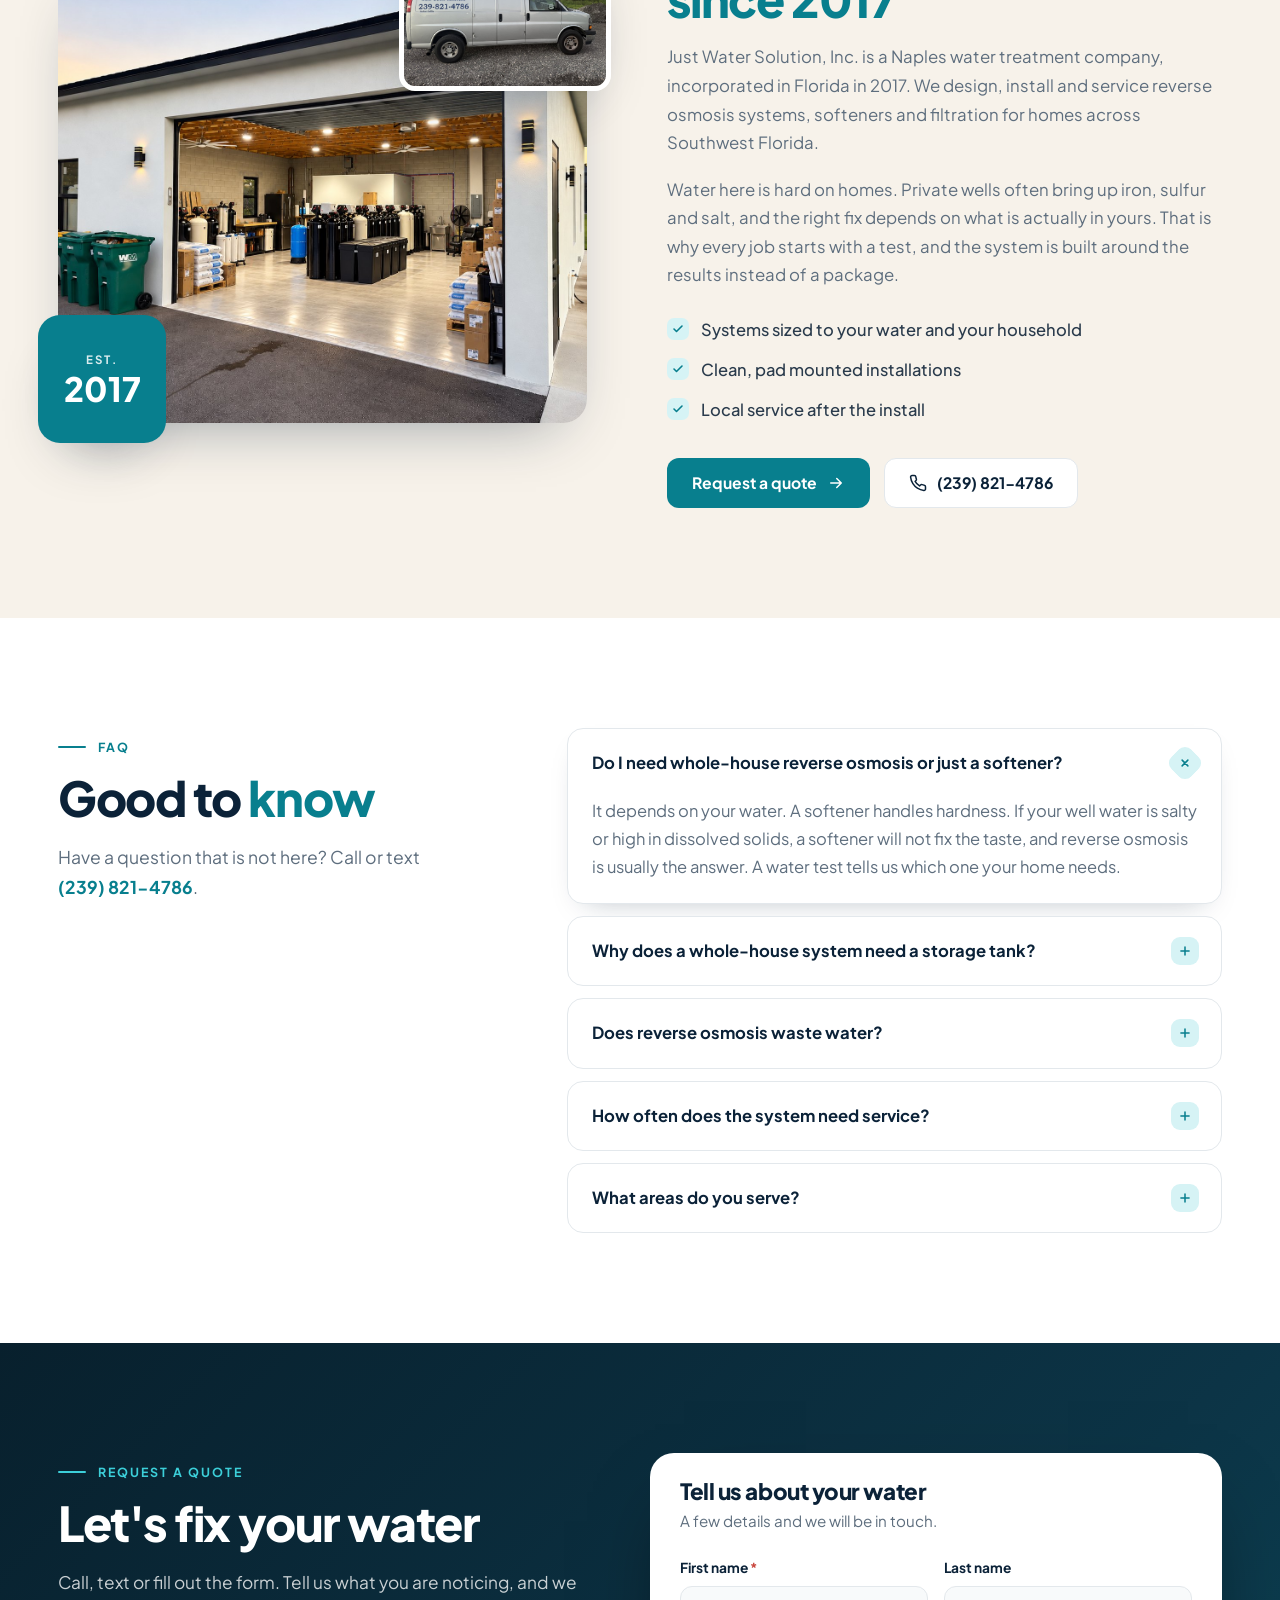
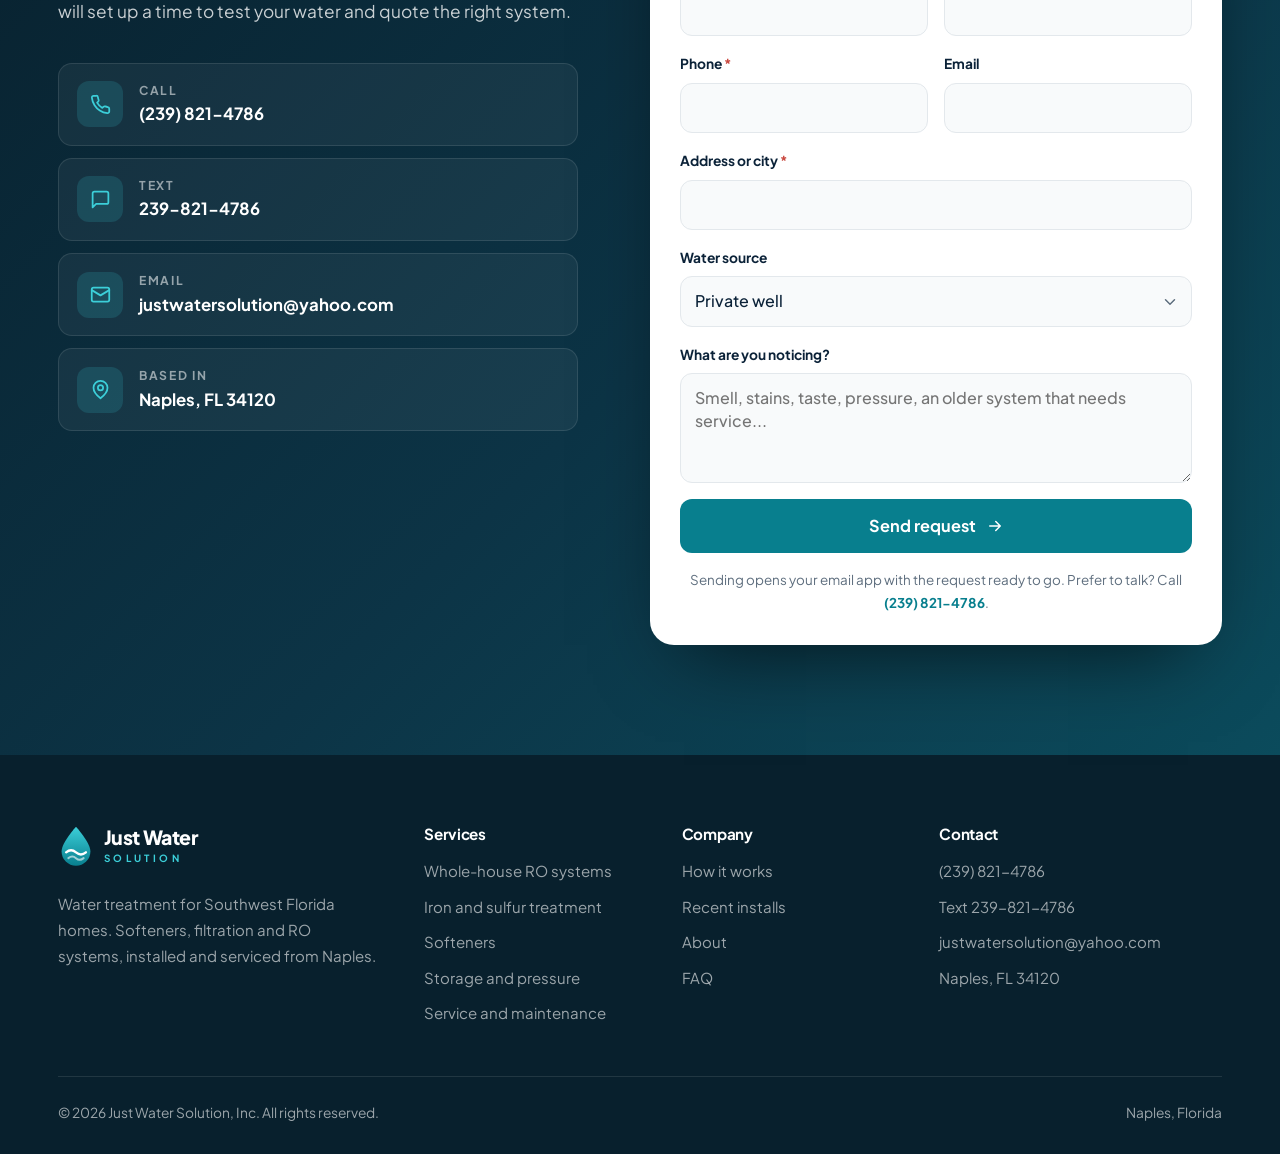
==== commit 455be676: "Spanish version and EN | ES switch (Brian, WhatsApp Oct 19) es/index.html is generated from index.ht" ====
--- a/index.html
+++ b/index.html
@@ -14,8 +14,8 @@
   <link rel="preconnect" href="https://fonts.googleapis.com">
   <link rel="preconnect" href="https://fonts.gstatic.com" crossorigin>
   <link href="https://fonts.googleapis.com/css2?family=Plus+Jakarta+Sans:wght@400;500;600;700;800&display=swap" rel="stylesheet">
-  <link rel="stylesheet" href="assets/styles.css?v=8">
-  <script>document.documentElement.classList.add('js')</script>
+  <link rel="stylesheet" href="assets/styles.css?v=11">
+  <script>document.documentElement.classList.add('js');try{if(localStorage.getItem('jws-lang')==='es')location.replace('es/'+location.hash)}catch(e){}</script>
   <script type="application/ld+json">
   {
     "@context": "https://schema.org",
@@ -102,6 +102,7 @@
       <a href="#about">About</a>
       <a href="#faq">FAQ</a>
     </nav>
+    <div class="lang" role="group" aria-label="Language"><a href="./" class="is-active" aria-current="true" hreflang="en" lang="en" data-lang="en">EN</a><a href="es/" hreflang="es" lang="es" data-lang="es">ES</a></div>
     <div class="header-cta">
       <a class="btn btn--teal btn--sm" href="#contact">Request a quote</a>
     </div>
@@ -535,6 +536,6 @@
   <a class="btn btn--teal" href="#contact">Get a quote</a>
 </div>
 
-<script src="assets/site.js?v=8"></script>
+<script src="assets/site.js?v=10"></script>
 </body>
 </html>
--- a/assets/styles.css
+++ b/assets/styles.css
@@ -103,7 +103,7 @@
 .logo-text b { font: 800 1.22rem/1 var(--font); color: var(--ink); letter-spacing: -0.03em; }
 .logo-text small { font: 700 .62rem/1 var(--font); letter-spacing: .34em; color: var(--teal); margin-top: 6px; }
 .nav { display: flex; gap: 30px; margin-left: auto; }
-.nav a { font-weight: 600; font-size: .95rem; color: var(--ink); padding: 8px 0; transition: color .2s; }
+.nav a { font-weight: 600; font-size: .95rem; color: var(--ink); padding: 8px 0; white-space: nowrap; transition: color .2s; }
 .nav a:hover { color: var(--teal); }
 .menu-btn {
   display: none; margin-left: auto; width: 46px; height: 46px; border-radius: 12px;
@@ -111,6 +111,11 @@
   align-items: center; justify-content: center;
 }
 .menu-btn svg { width: 22px; height: 22px; }
+.lang { display: inline-flex; align-items: center; gap: 2px; padding: 3px; border: 1px solid var(--line); border-radius: 999px; background: var(--white); flex: none; }
+.lang a { font: 700 .76rem/1 var(--font); letter-spacing: .08em; padding: 8px 11px; border-radius: 999px; color: var(--muted); transition: color .2s, background .2s; }
+.lang a:hover { color: var(--teal); }
+.lang a.is-active { background: var(--teal); color: var(--white); }
+.lang + .header-cta { margin-left: -18px; }
 .mobile-nav { display: none; border-top: 1px solid var(--line); padding: 8px 28px 24px; background: var(--white); }
 .mobile-nav a { display: block; padding: 14px 0; border-bottom: 1px solid var(--line); font-weight: 600; color: var(--ink); }
 .mobile-nav .btn { display: flex; margin-top: 18px; border-bottom: 0; color: var(--white); }
@@ -360,9 +365,16 @@
 }
 
 /* ---------- Responsive ---------- */
+@media (max-width: 1200px) {
+  .nav { gap: 22px; }
+}
+
 @media (max-width: 1080px) {
-  .nav { gap: 22px; }
-  .header .btn--sm .lbl-long { display: none; }
+  /* the header folds into the menu button here: Spanish labels need about 1,050px next to the EN | ES switch */
+  .nav, .header-cta { display: none; }
+  .menu-btn { display: inline-flex; }
+  .lang { margin-left: auto; }
+  .lang ~ .menu-btn { margin-left: -20px; }
   .feature { gap: 48px; }
   .also { grid-template-columns: 1fr; }
   .timeline { grid-template-columns: repeat(2, 1fr); gap: 44px 32px; }
@@ -372,8 +384,6 @@
 
 @media (max-width: 900px) {
   .section { padding: 80px 0; }
-  .nav, .header-cta { display: none; }
-  .menu-btn { display: inline-flex; }
   .utility .hide-md { display: none; }
   .feature, .how, .about, .contact .container, .symptoms, .faq-wrap { grid-template-columns: 1fr; gap: 44px; }
   .feature:nth-child(even) .feature-media { order: 0; }
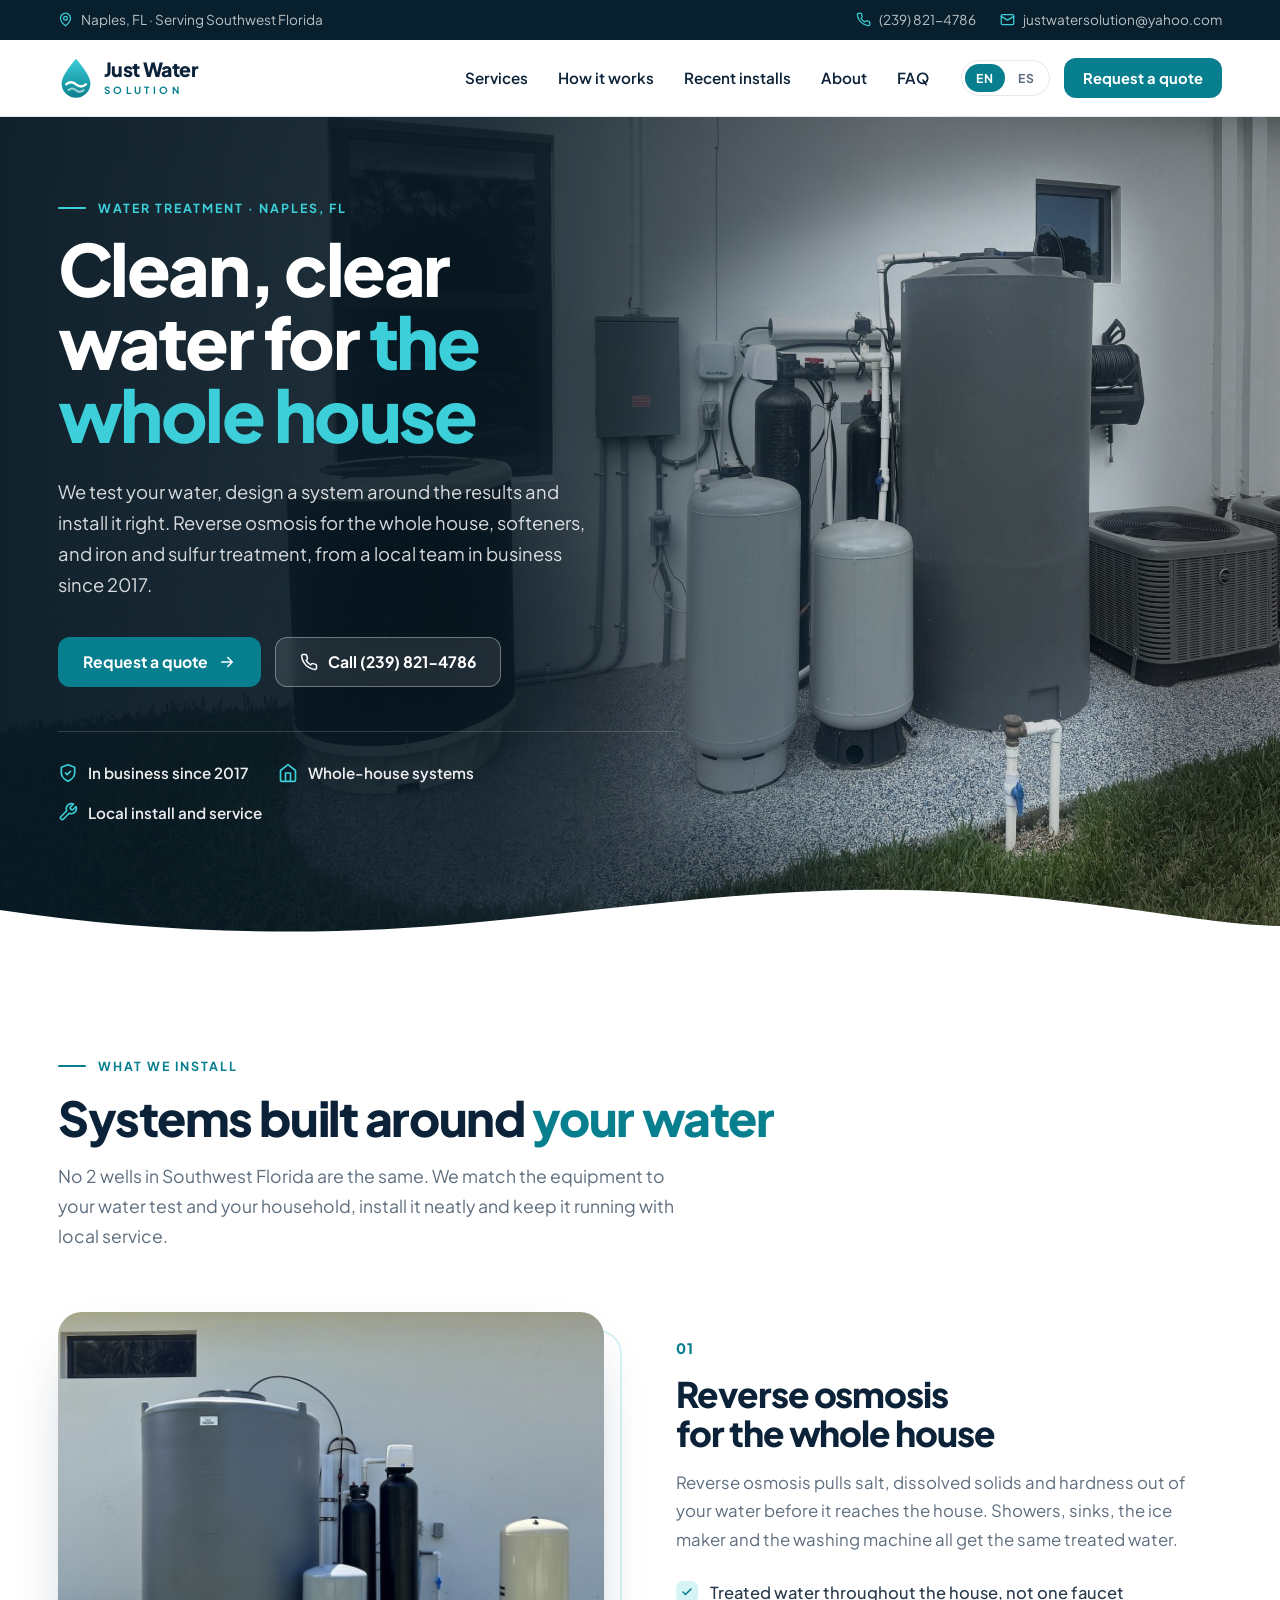
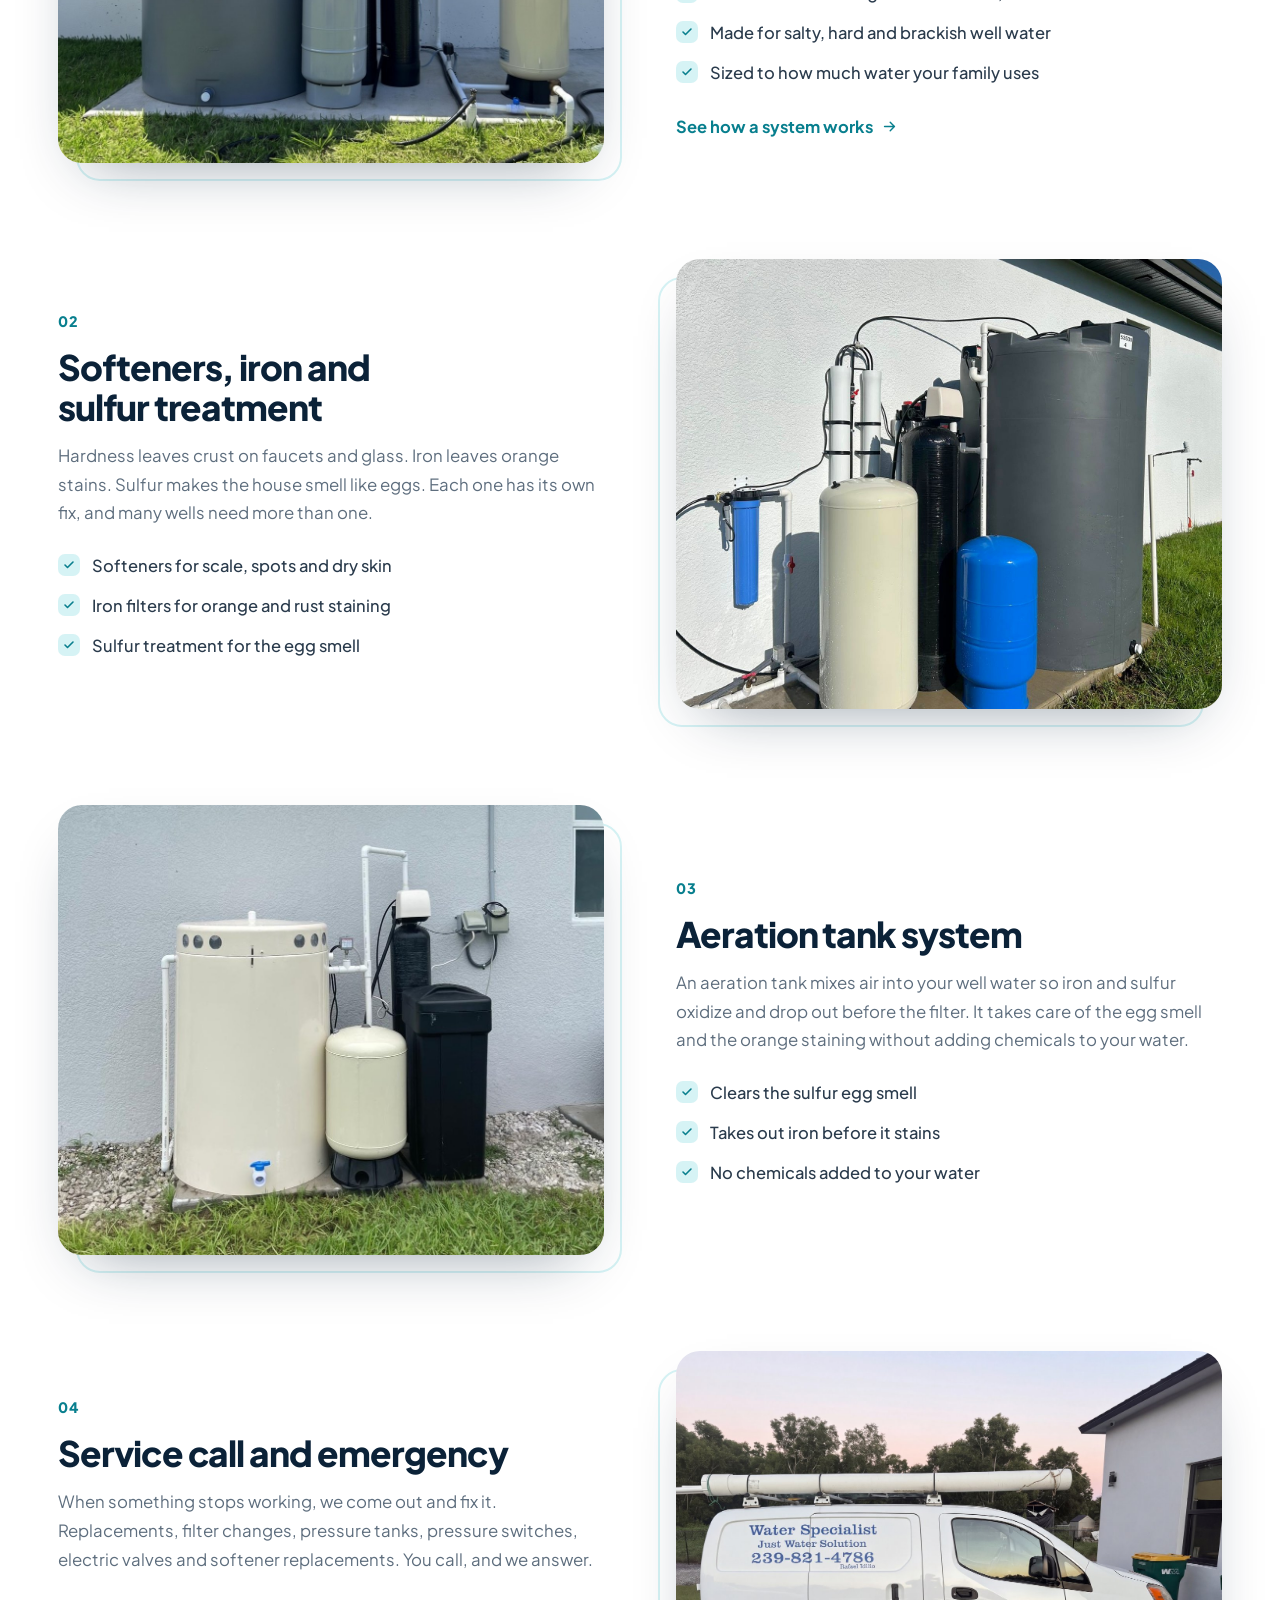
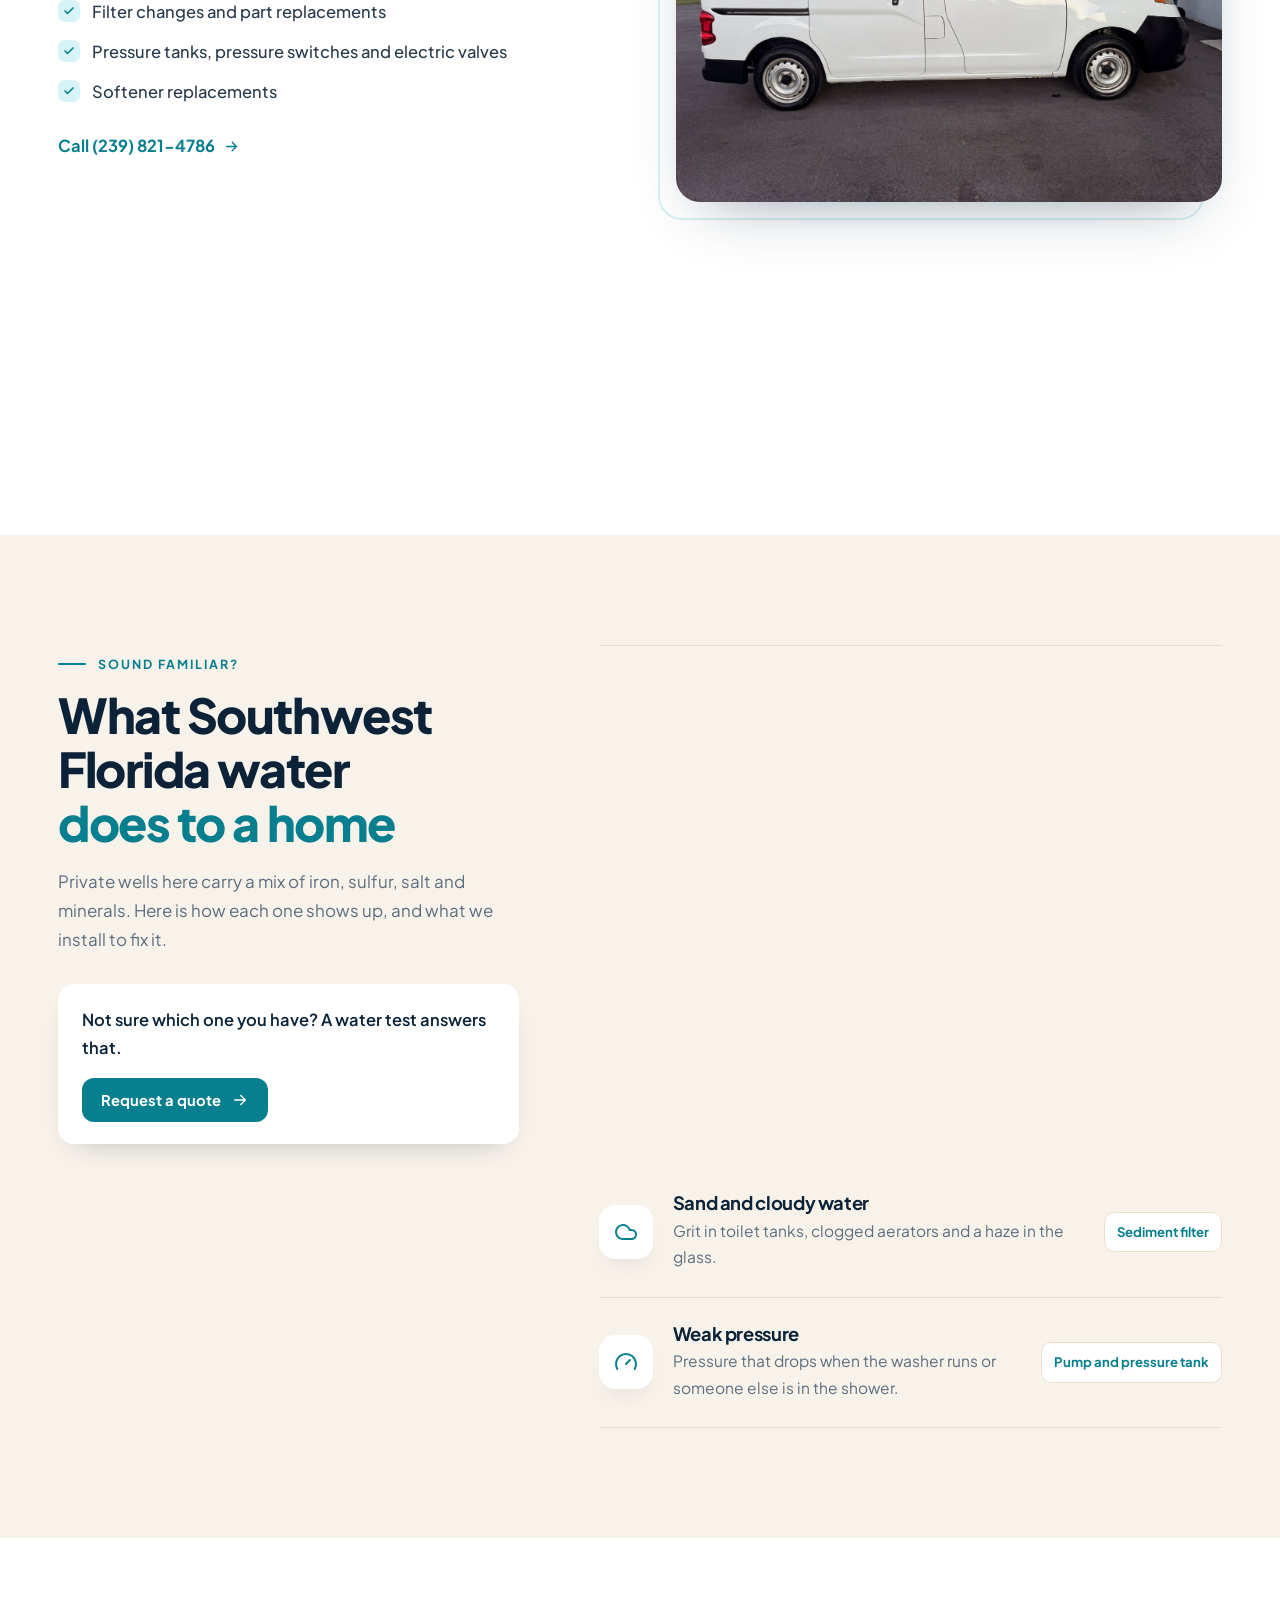
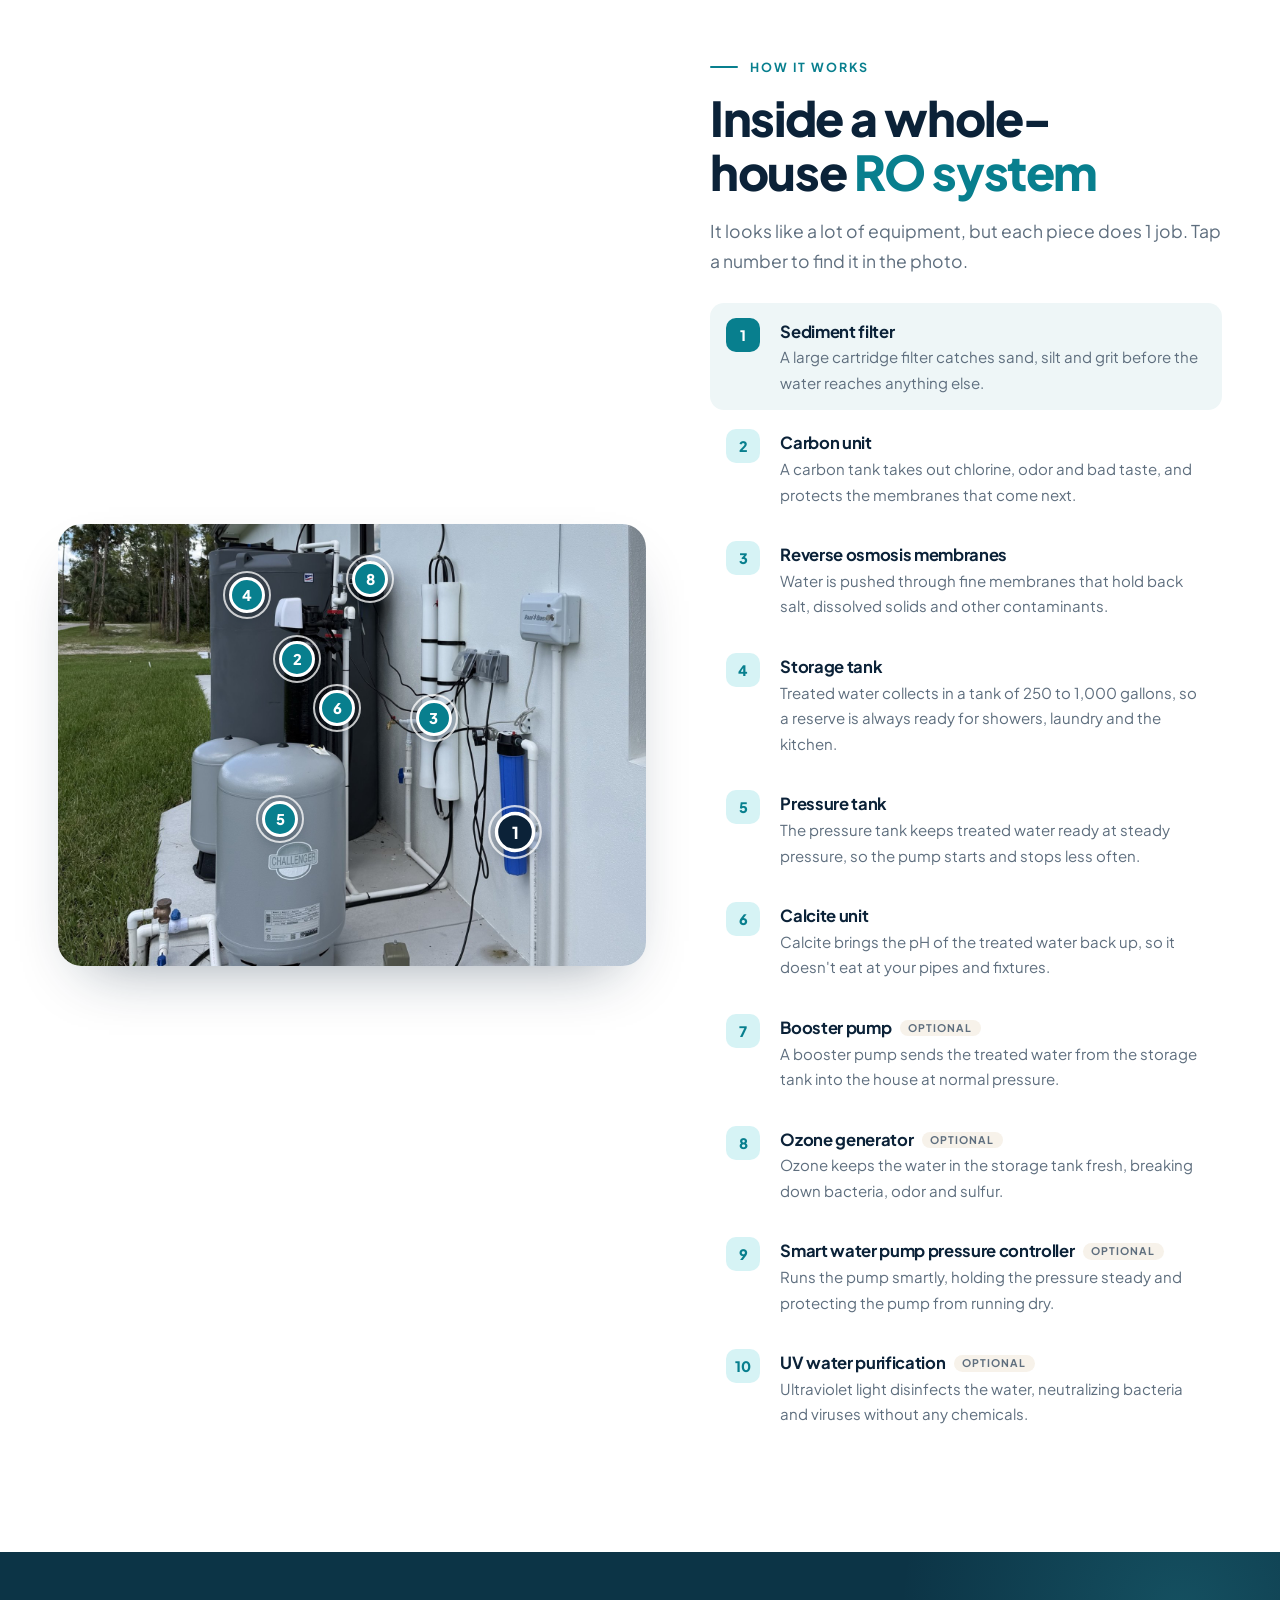
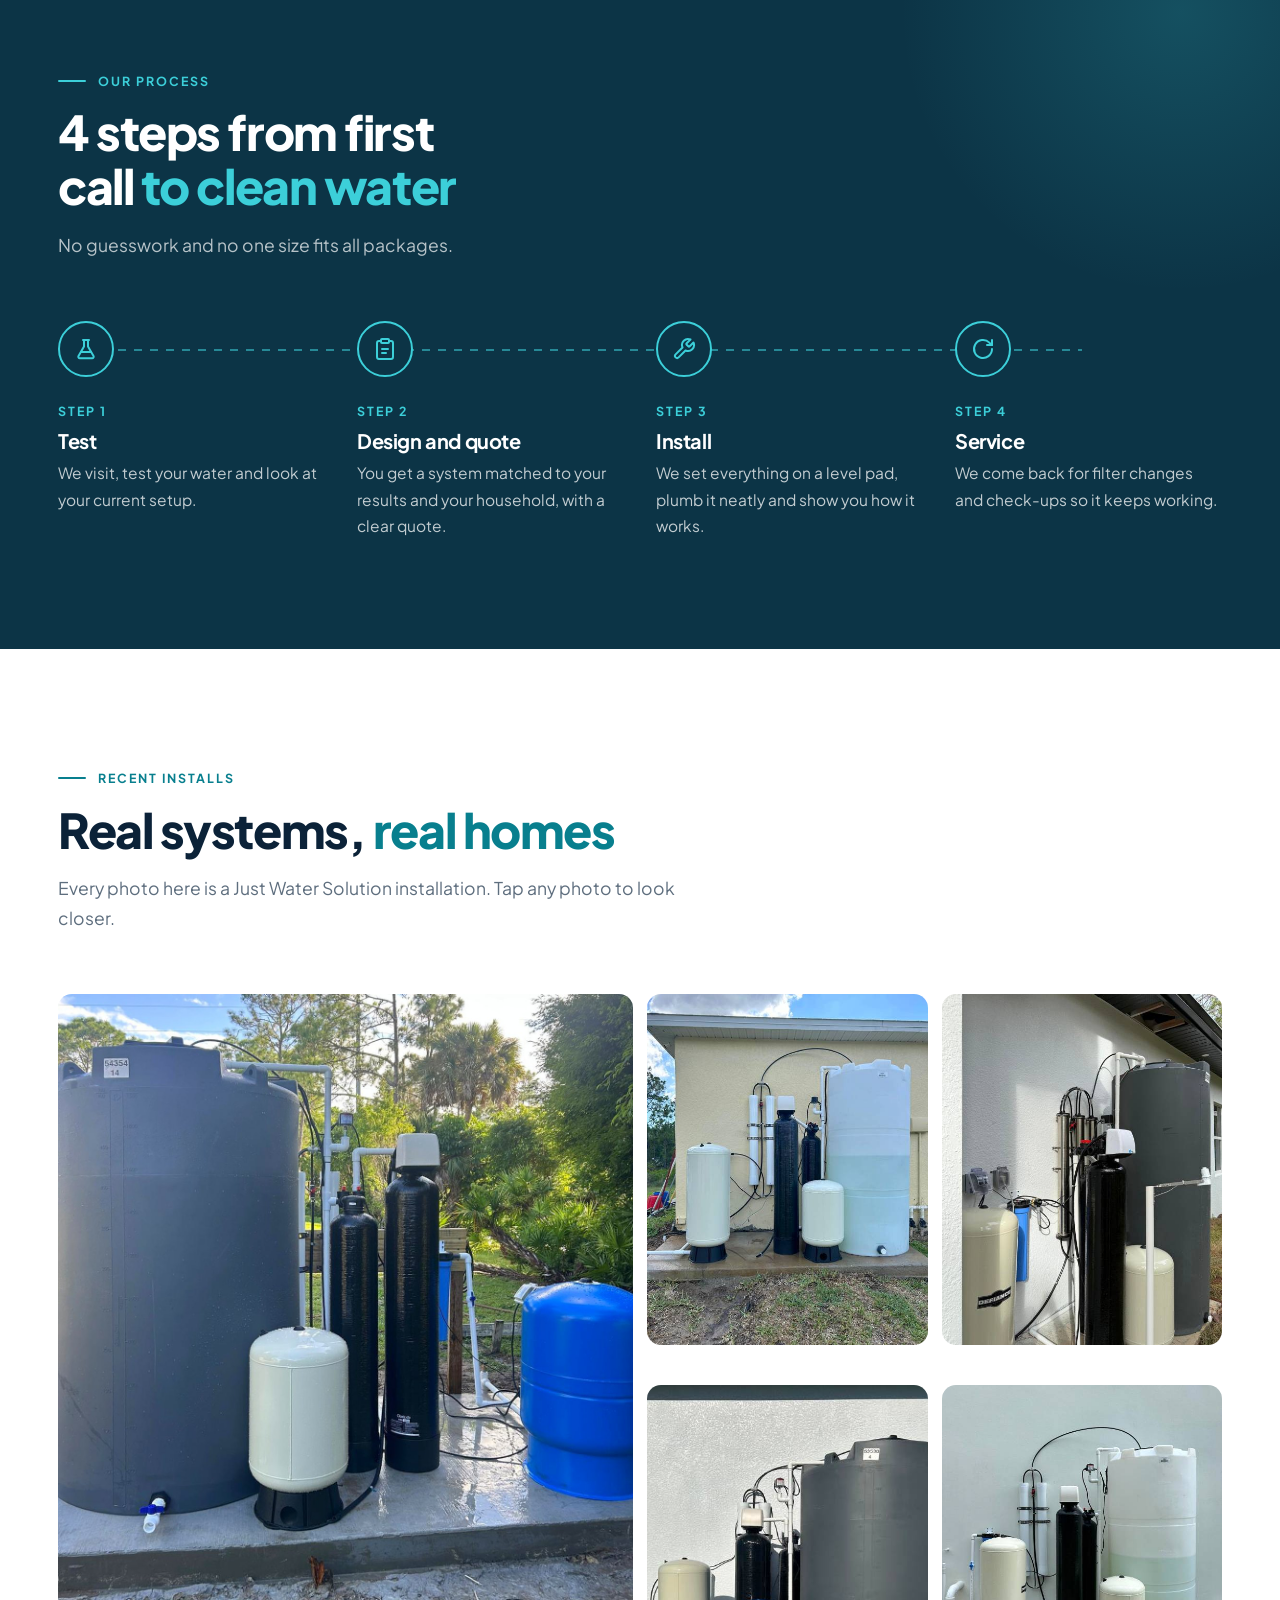
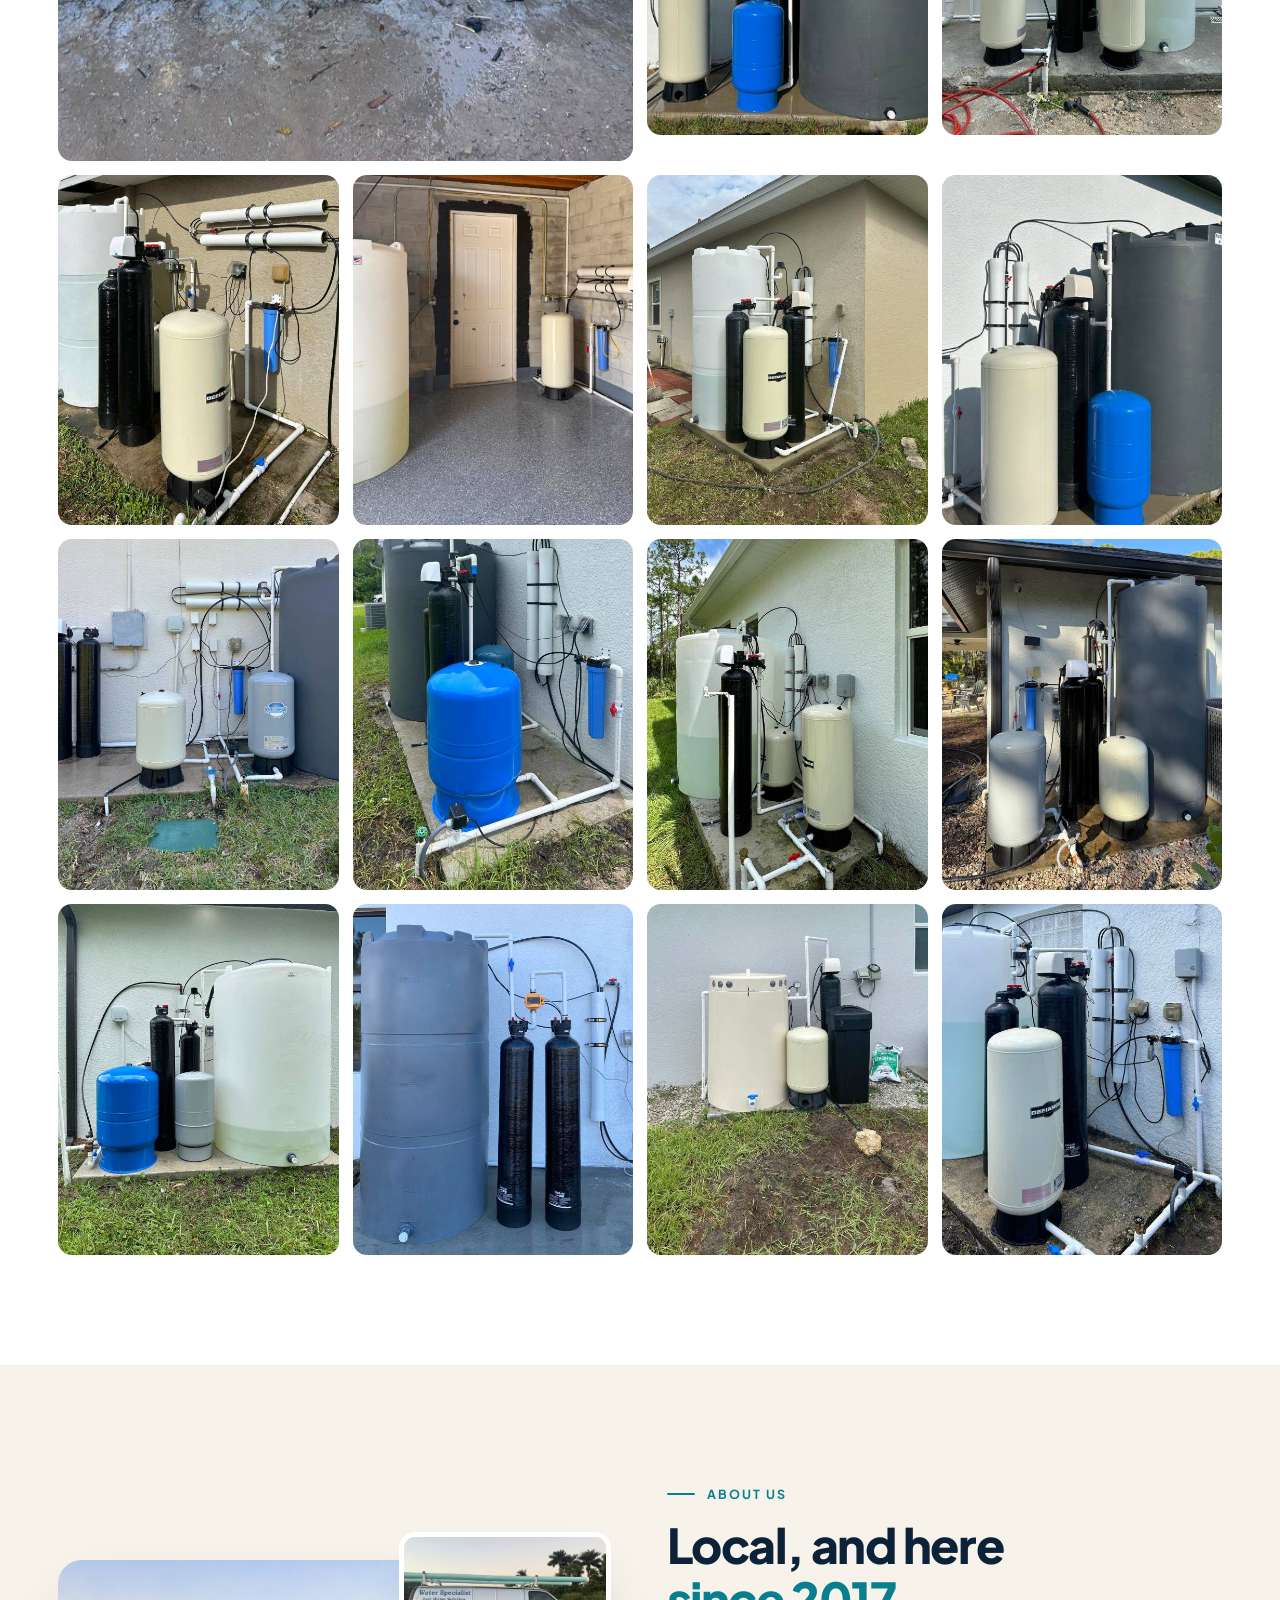
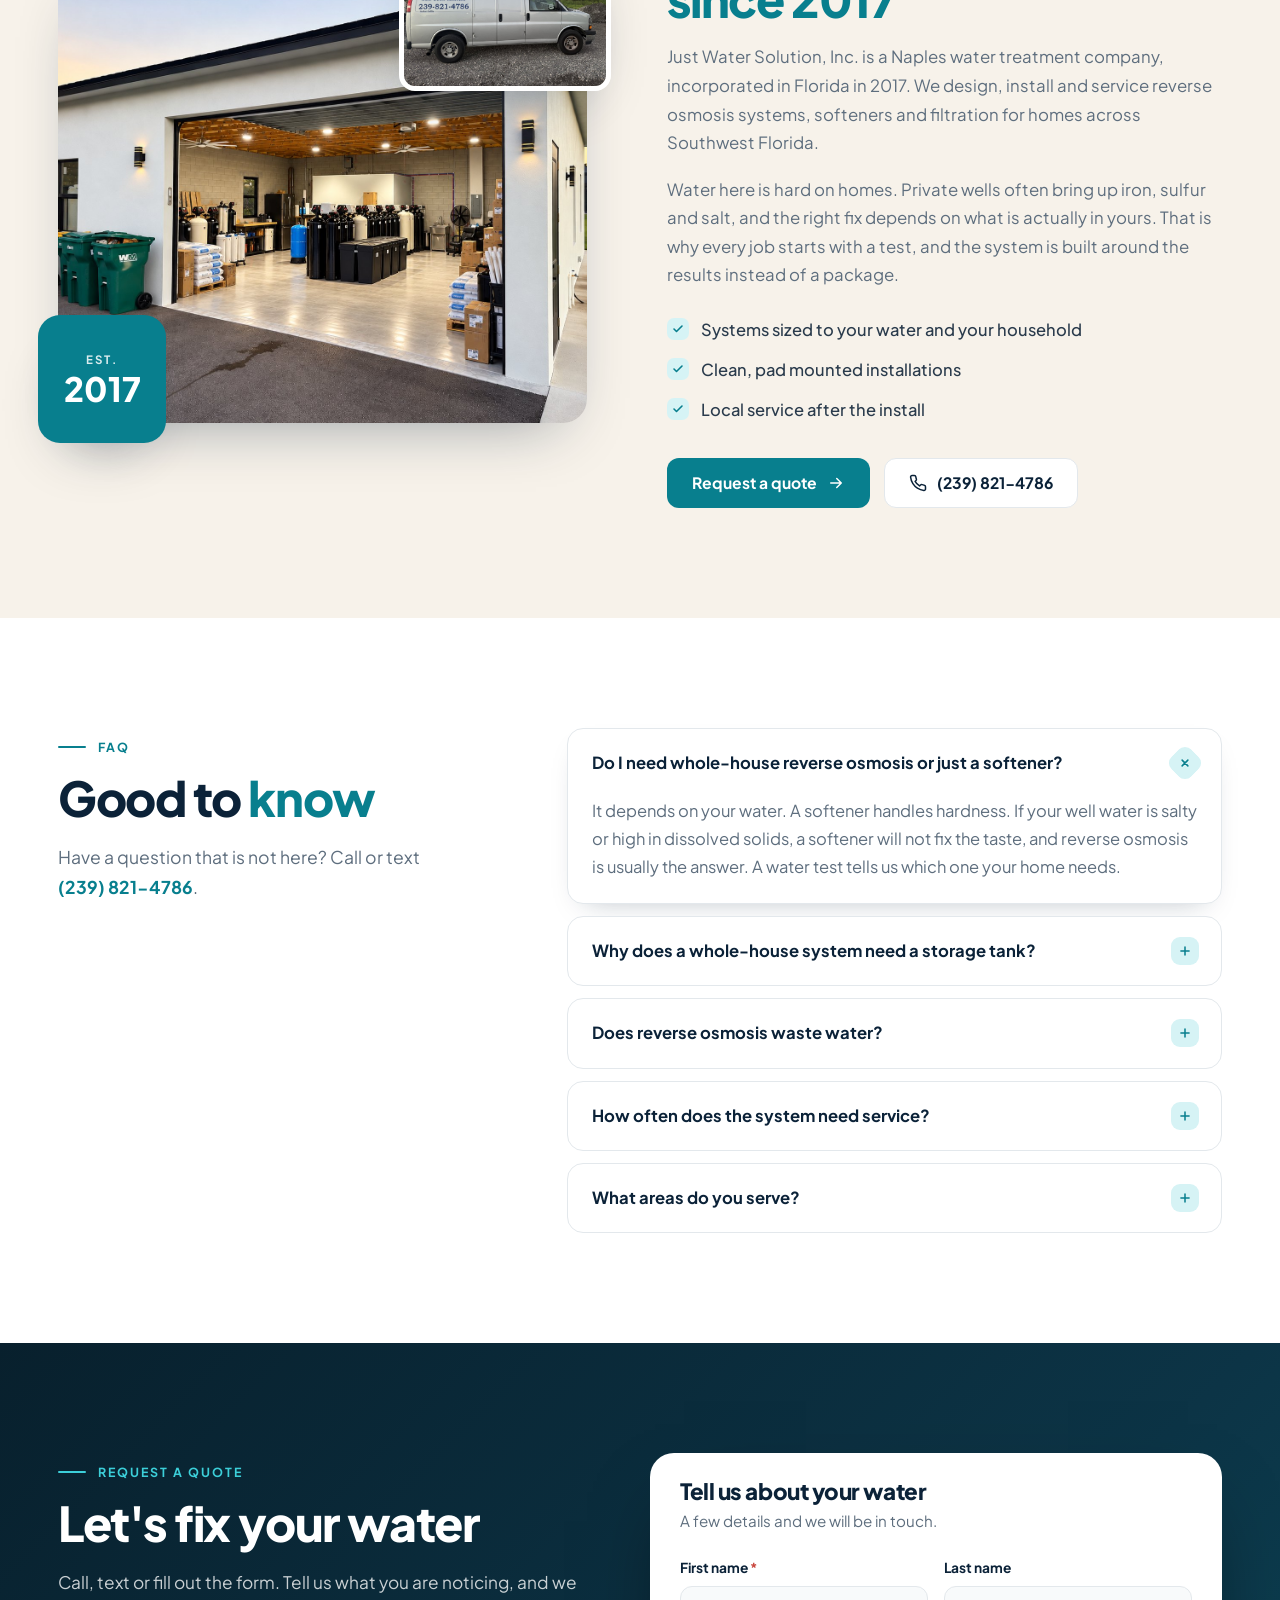
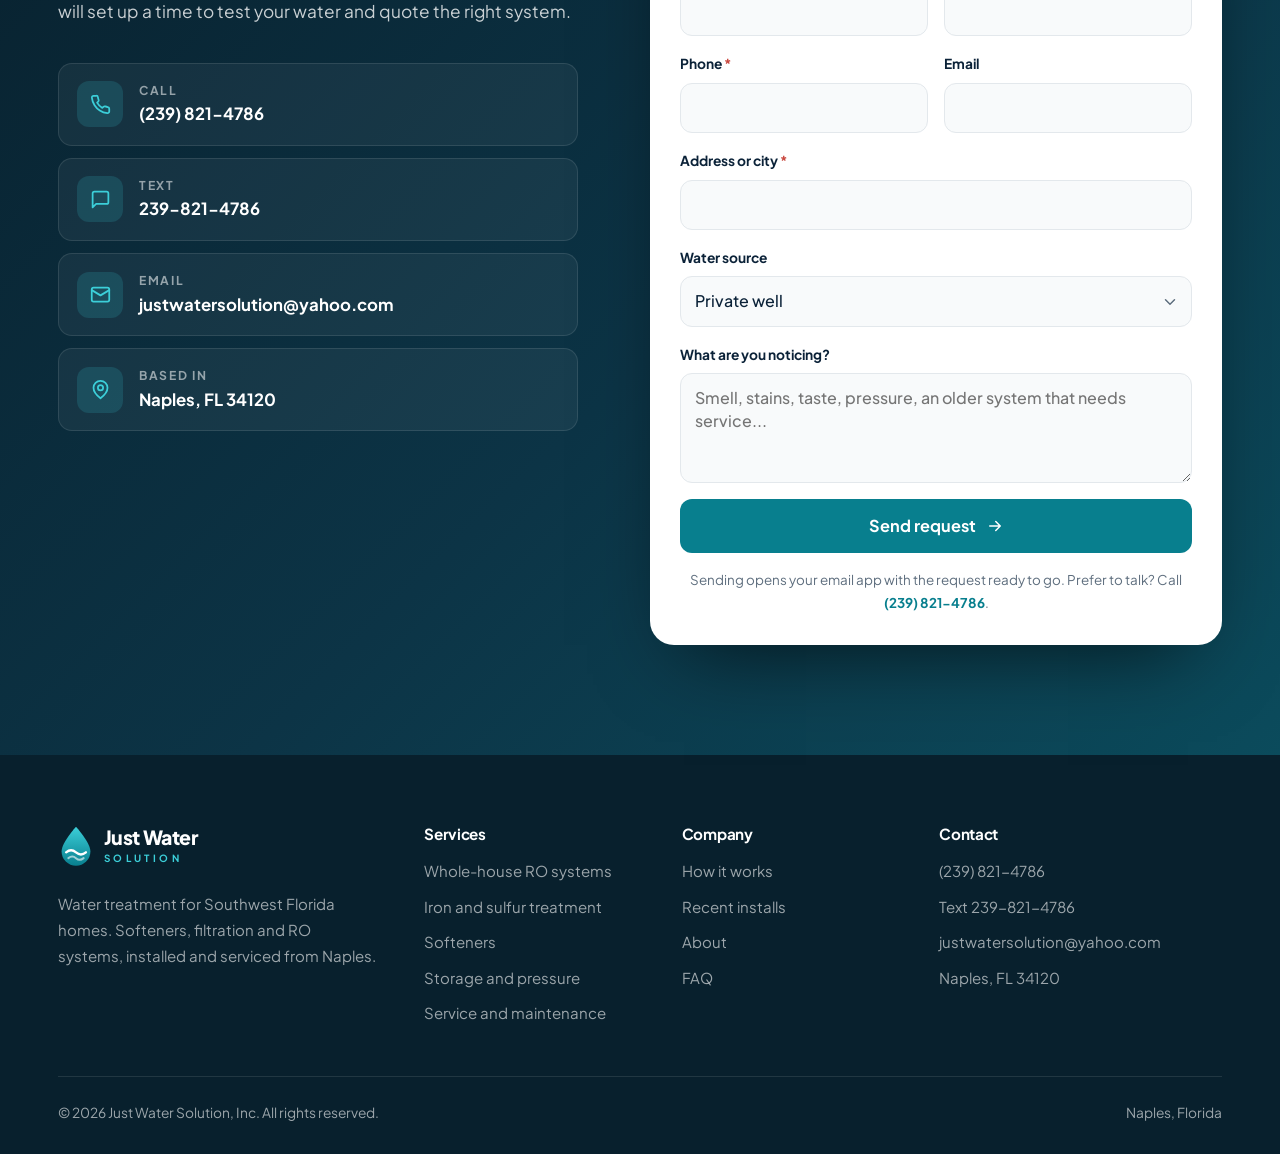
==== commit 23a28420: "Ready for justwatersolution.com: canonical and language alternates, absolute share image, sitemap an" ====
--- a/index.html
+++ b/index.html
@@ -9,7 +9,12 @@
   <meta property="og:type" content="website">
   <meta property="og:title" content="Just Water Solution | Water Treatment in Naples, FL">
   <meta property="og:description" content="Clean, clear water for the whole house. Tested, designed and installed by a Naples team since 2017.">
-  <meta property="og:image" content="img/hero-system-spotlight.jpg">
+  <meta property="og:url" content="https://justwatersolution.com/">
+  <meta property="og:image" content="https://justwatersolution.com/img/hero-system-spotlight.jpg">
+  <link rel="canonical" href="https://justwatersolution.com/">
+  <link rel="alternate" hreflang="en" href="https://justwatersolution.com/">
+  <link rel="alternate" hreflang="es" href="https://justwatersolution.com/es/">
+  <link rel="alternate" hreflang="x-default" href="https://justwatersolution.com/">
   <link rel="icon" href="data:image/svg+xml,%3Csvg xmlns='http://www.w3.org/2000/svg' viewBox='0 0 40 46'%3E%3Cpath d='M20 1.5S4 19 4 29a16 16 0 0 0 32 0C36 19 20 1.5 20 1.5Z' fill='%23087f8e'/%3E%3Cpath d='M9 30c3.5-3 7.5-3 11 0s7.5 3 11 0' stroke='%23fff' stroke-width='3' fill='none' stroke-linecap='round'/%3E%3C/svg%3E">
   <link rel="preconnect" href="https://fonts.googleapis.com">
   <link rel="preconnect" href="https://fonts.gstatic.com" crossorigin>
